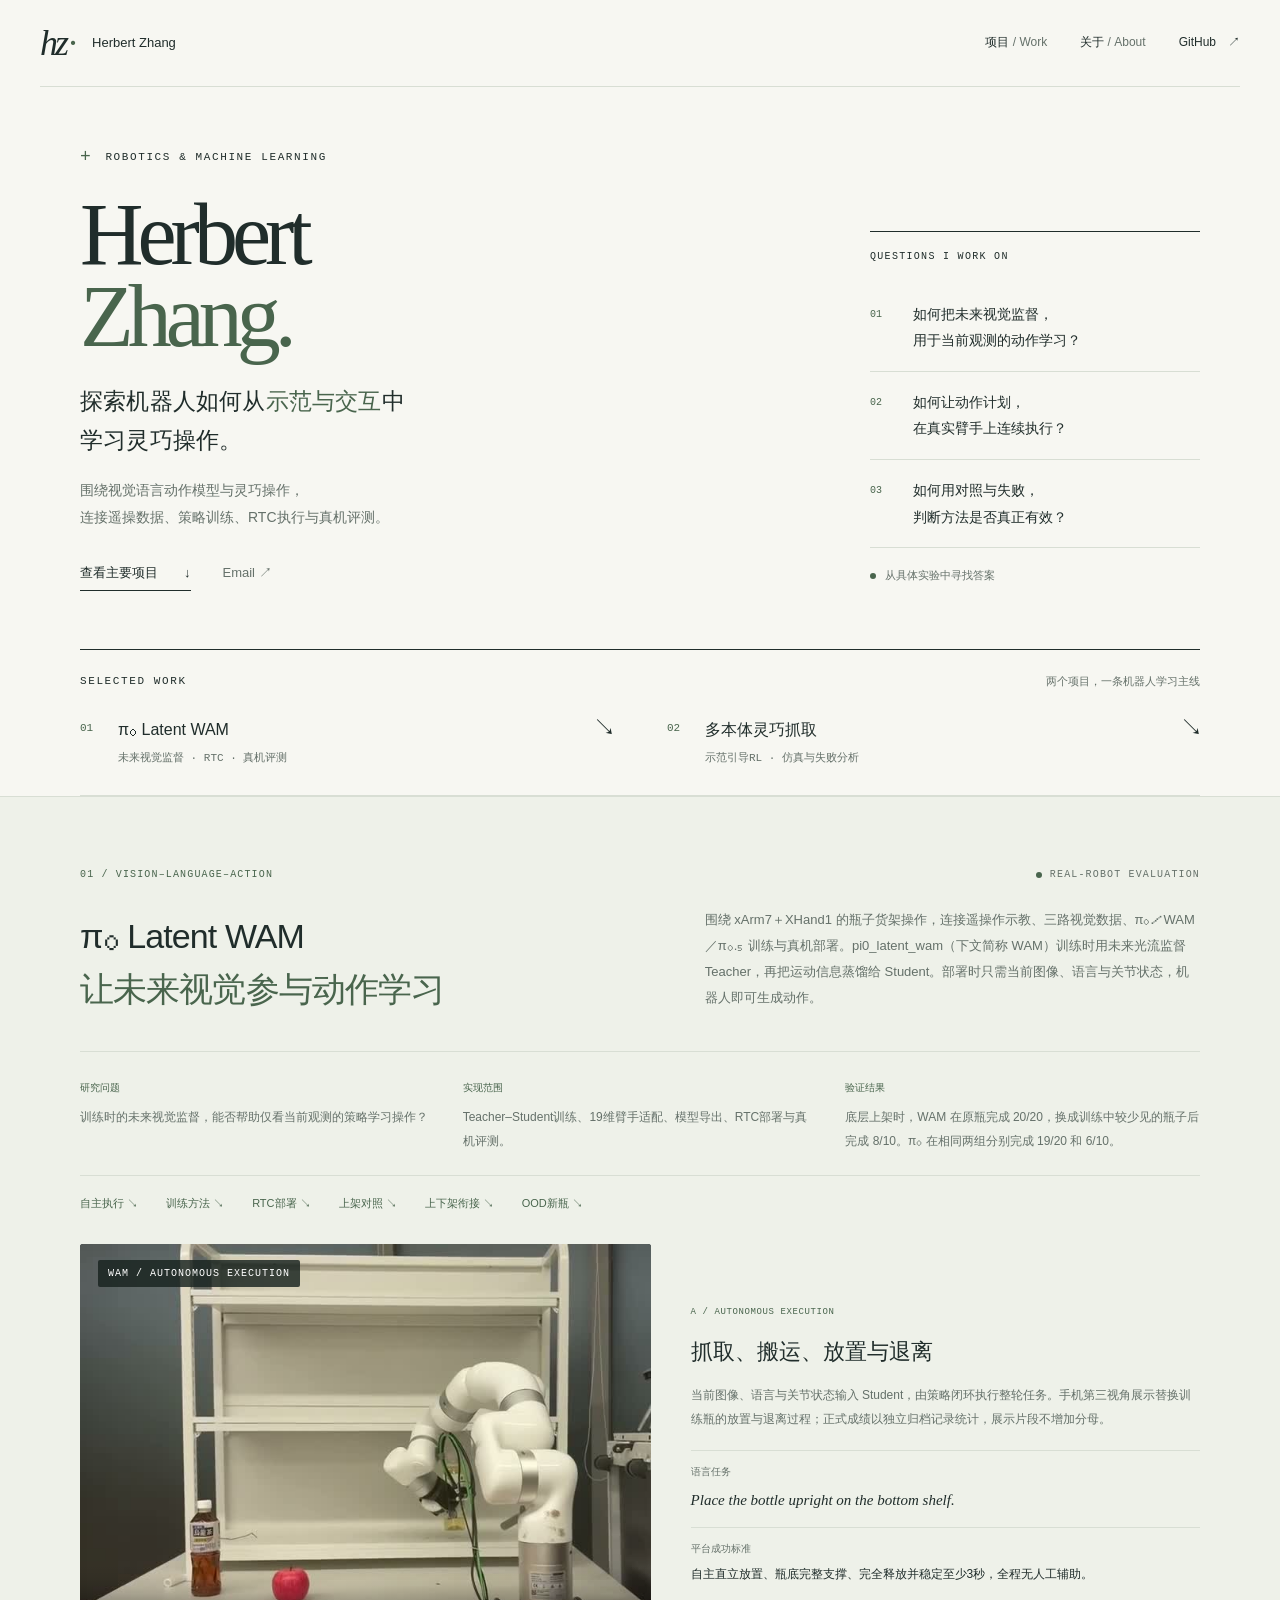
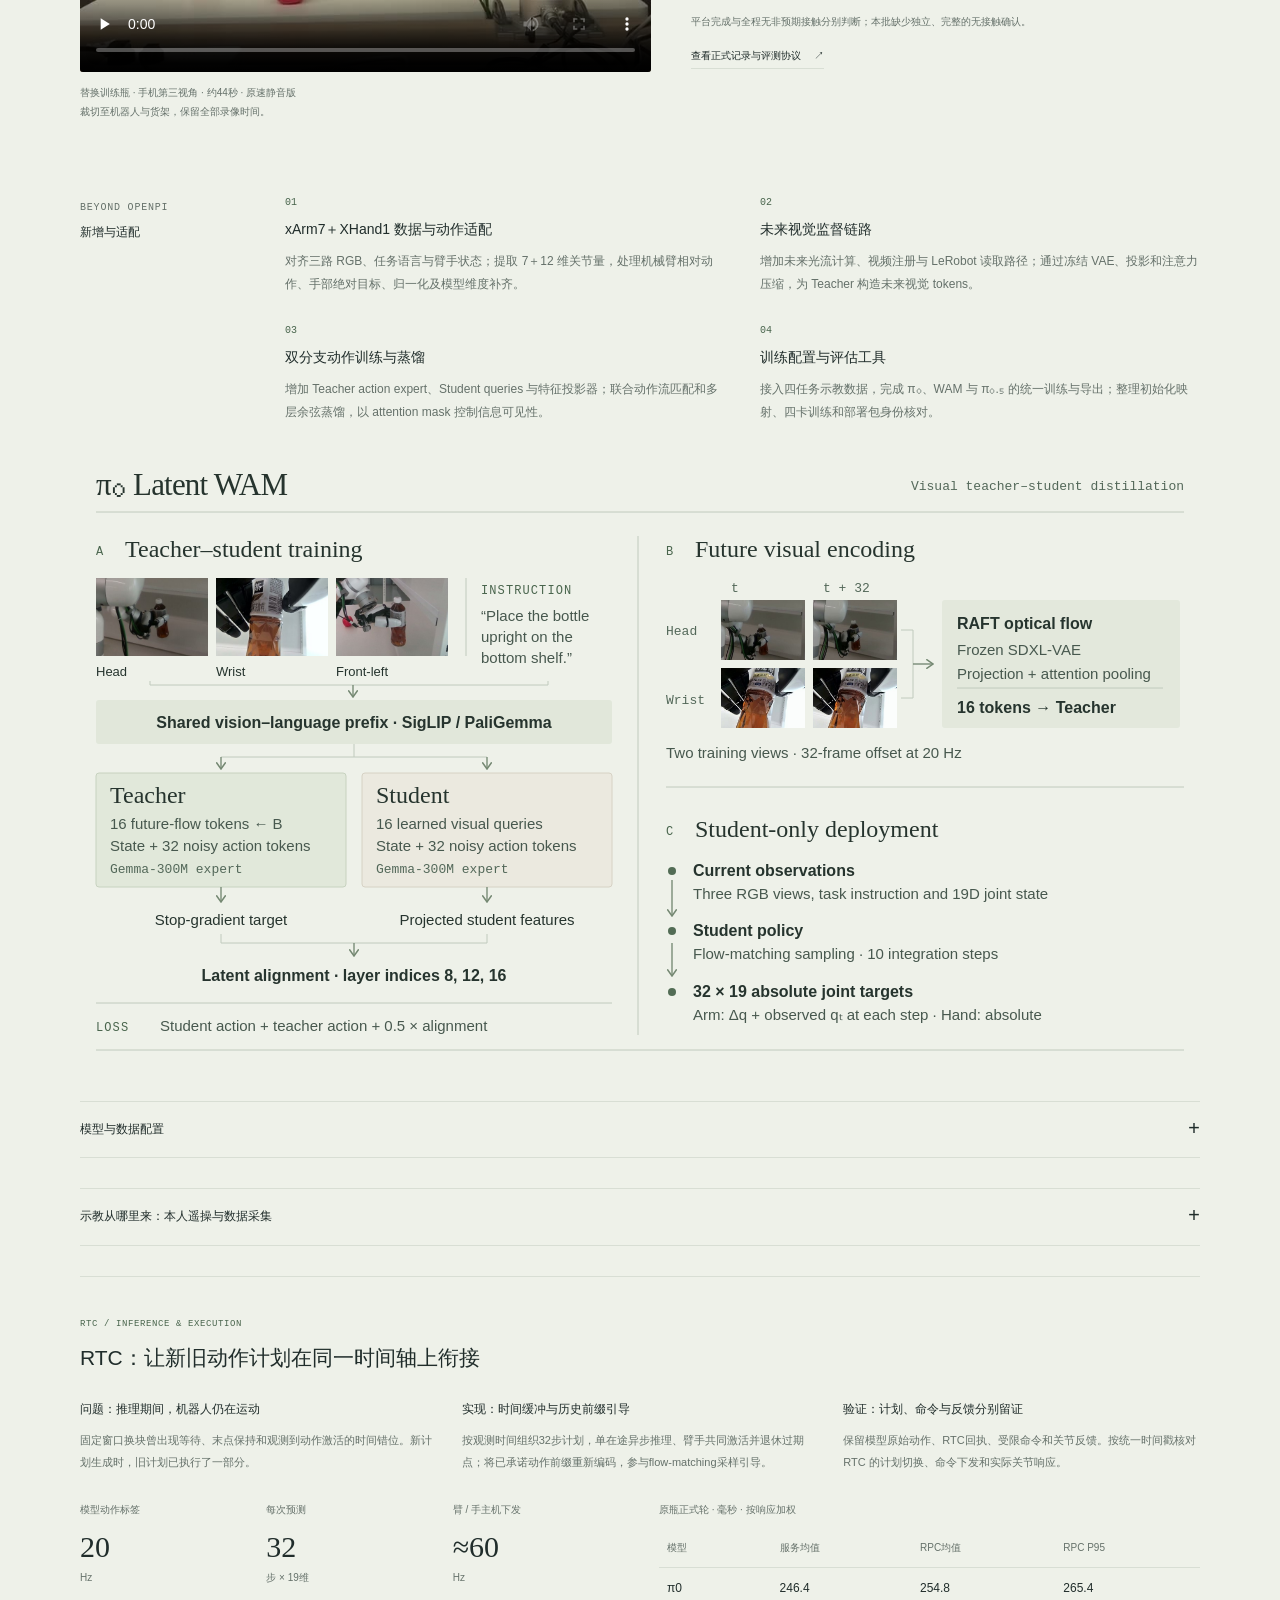
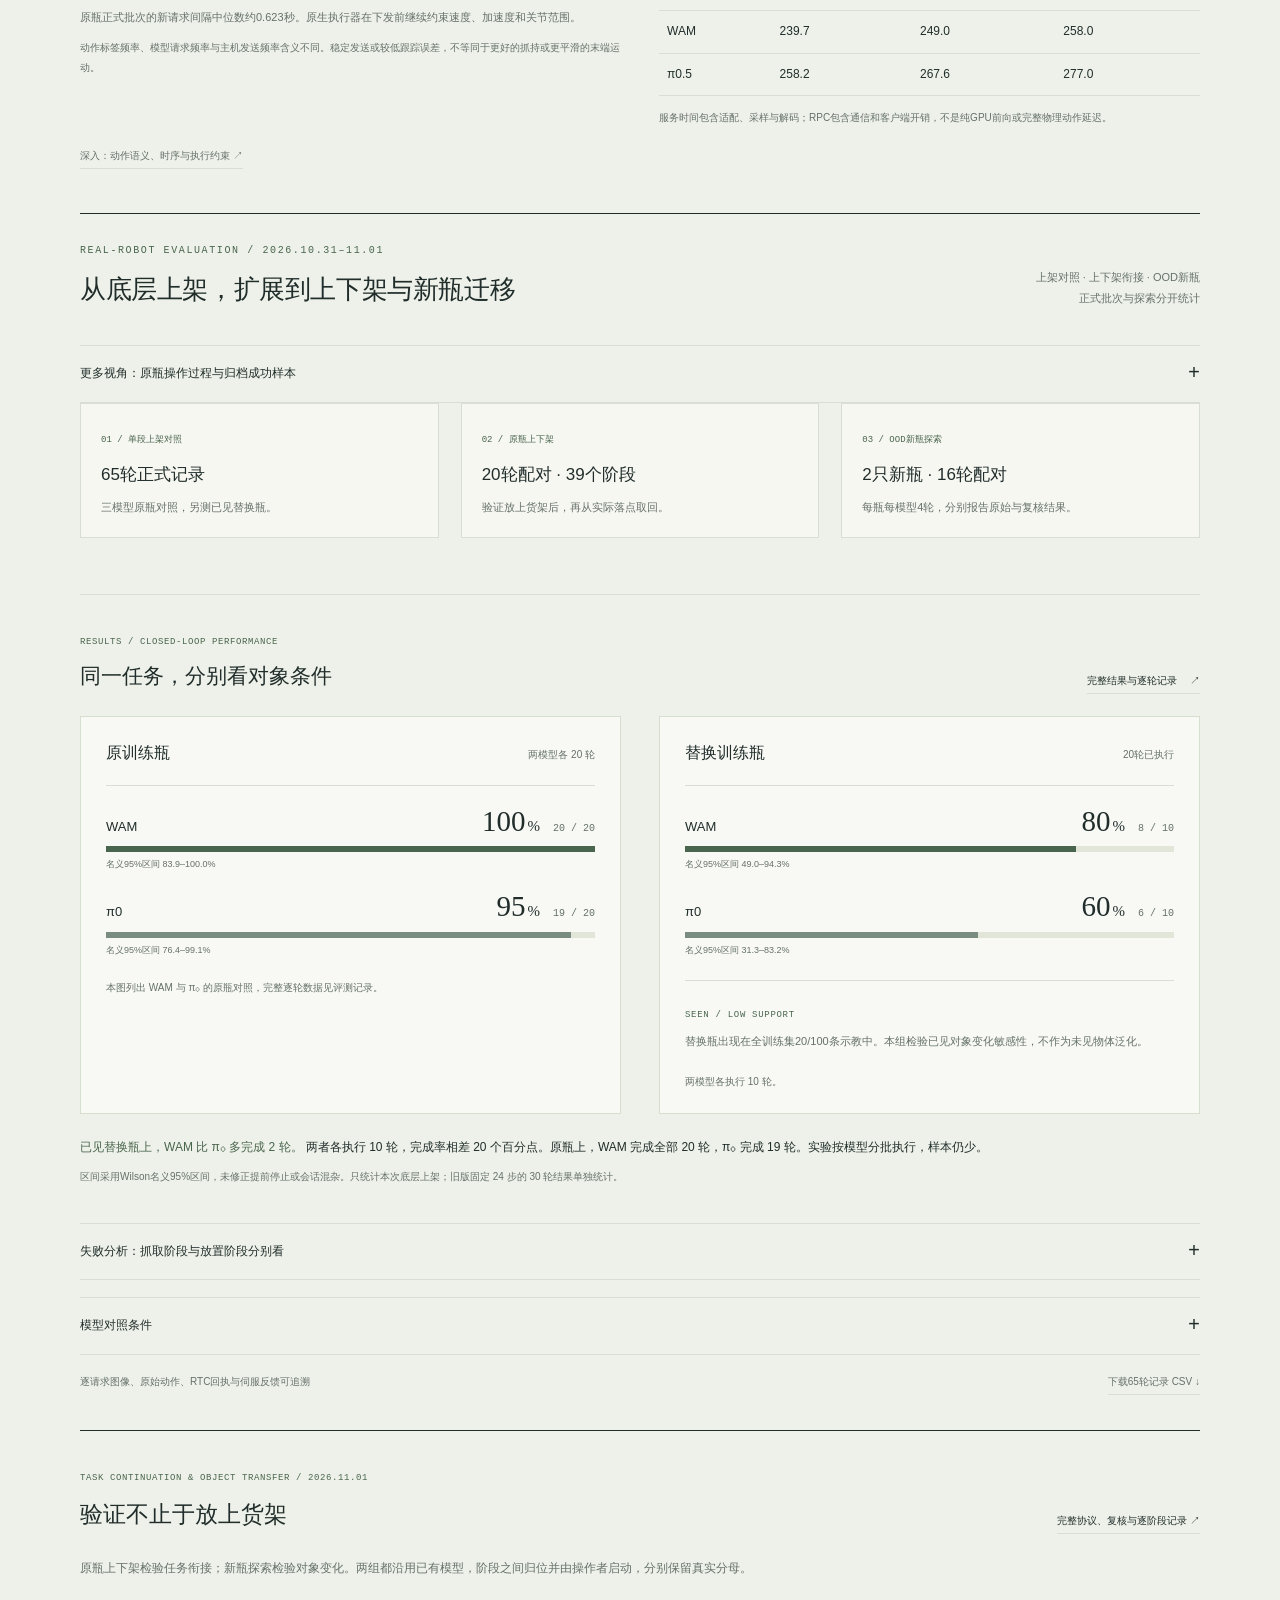
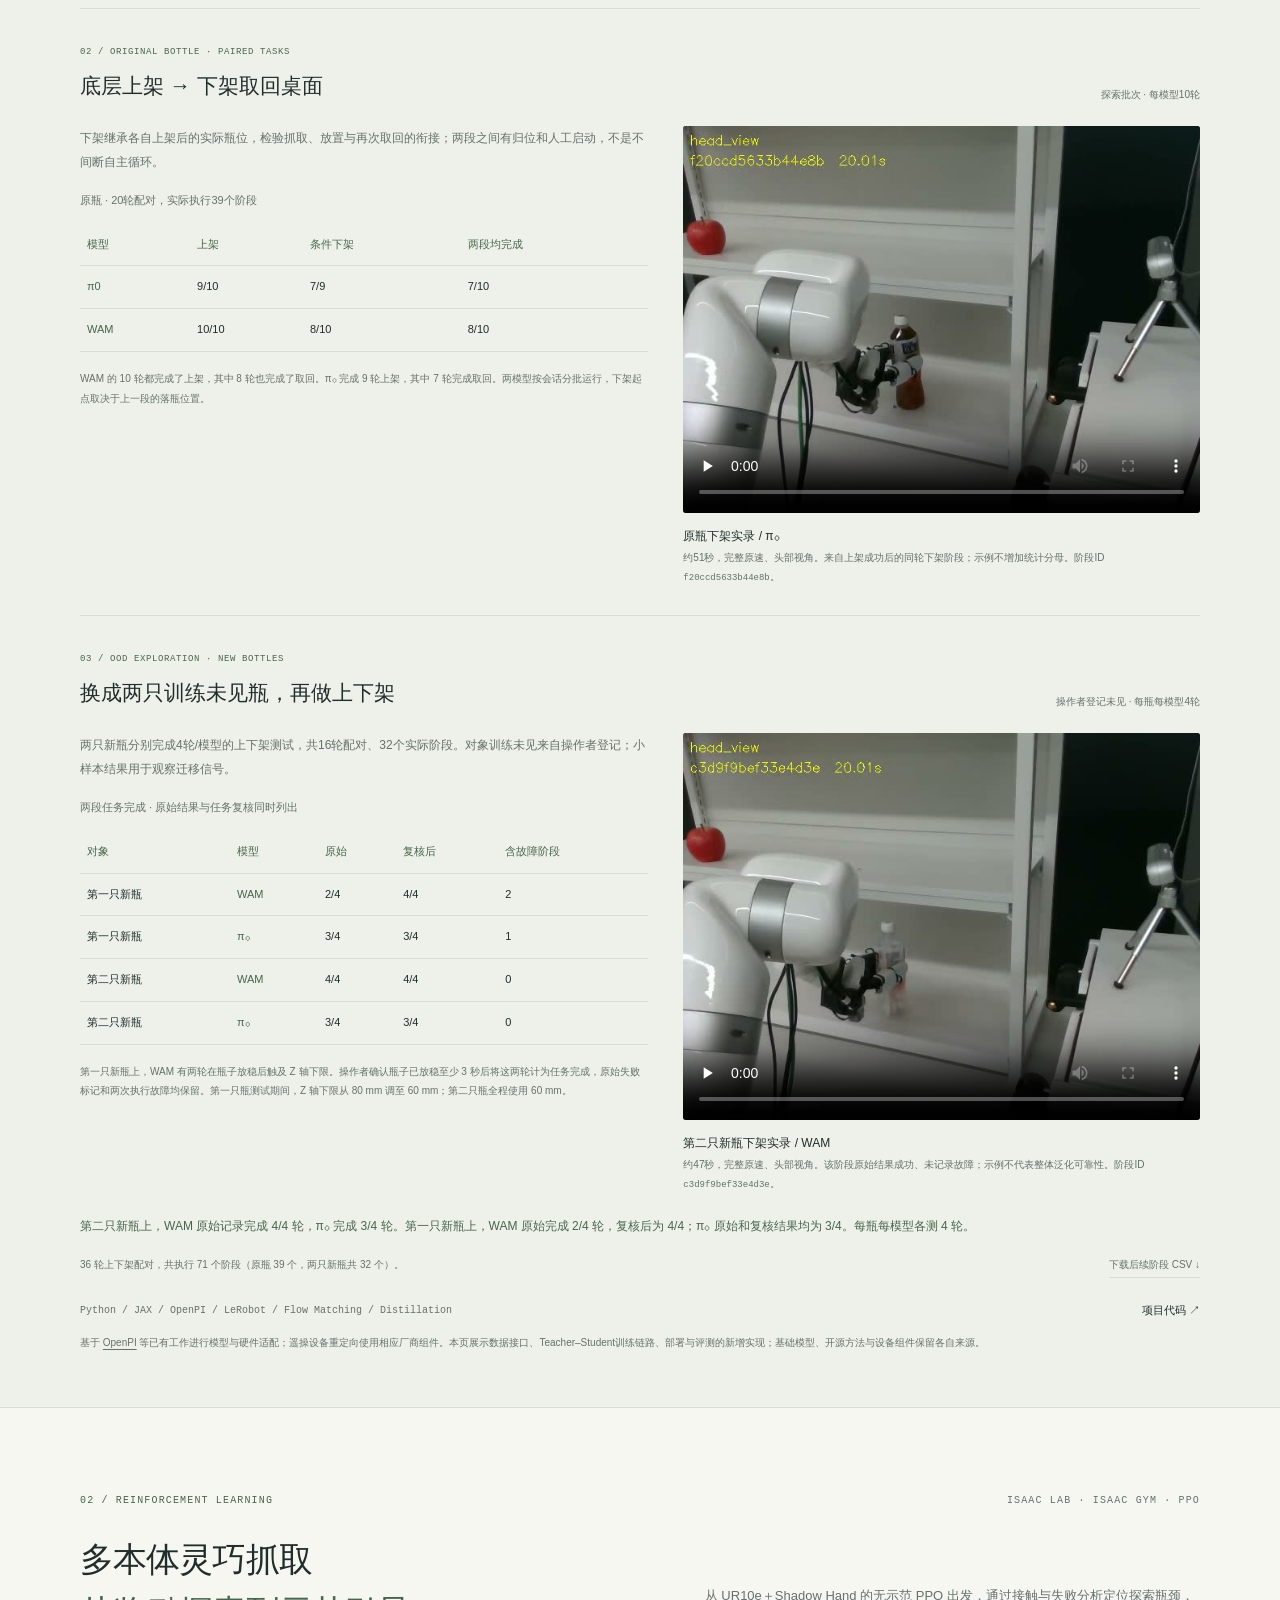
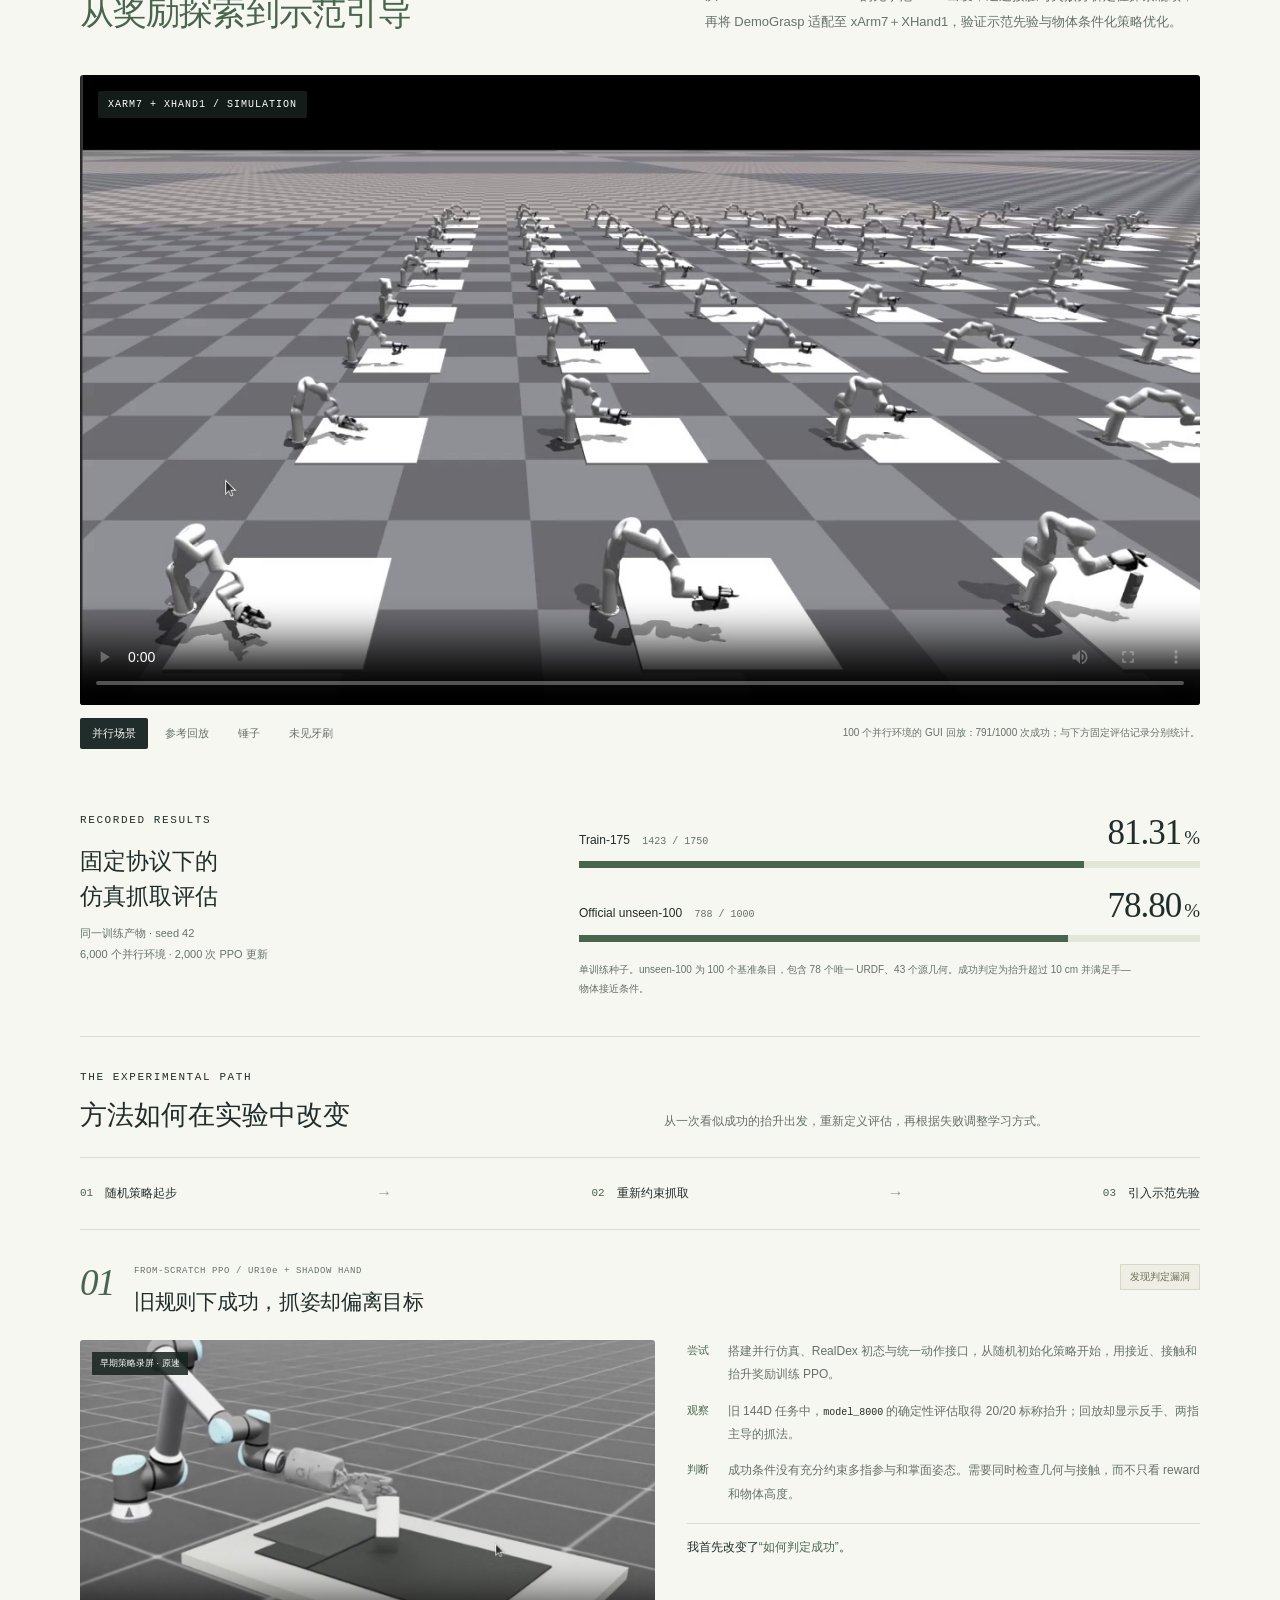
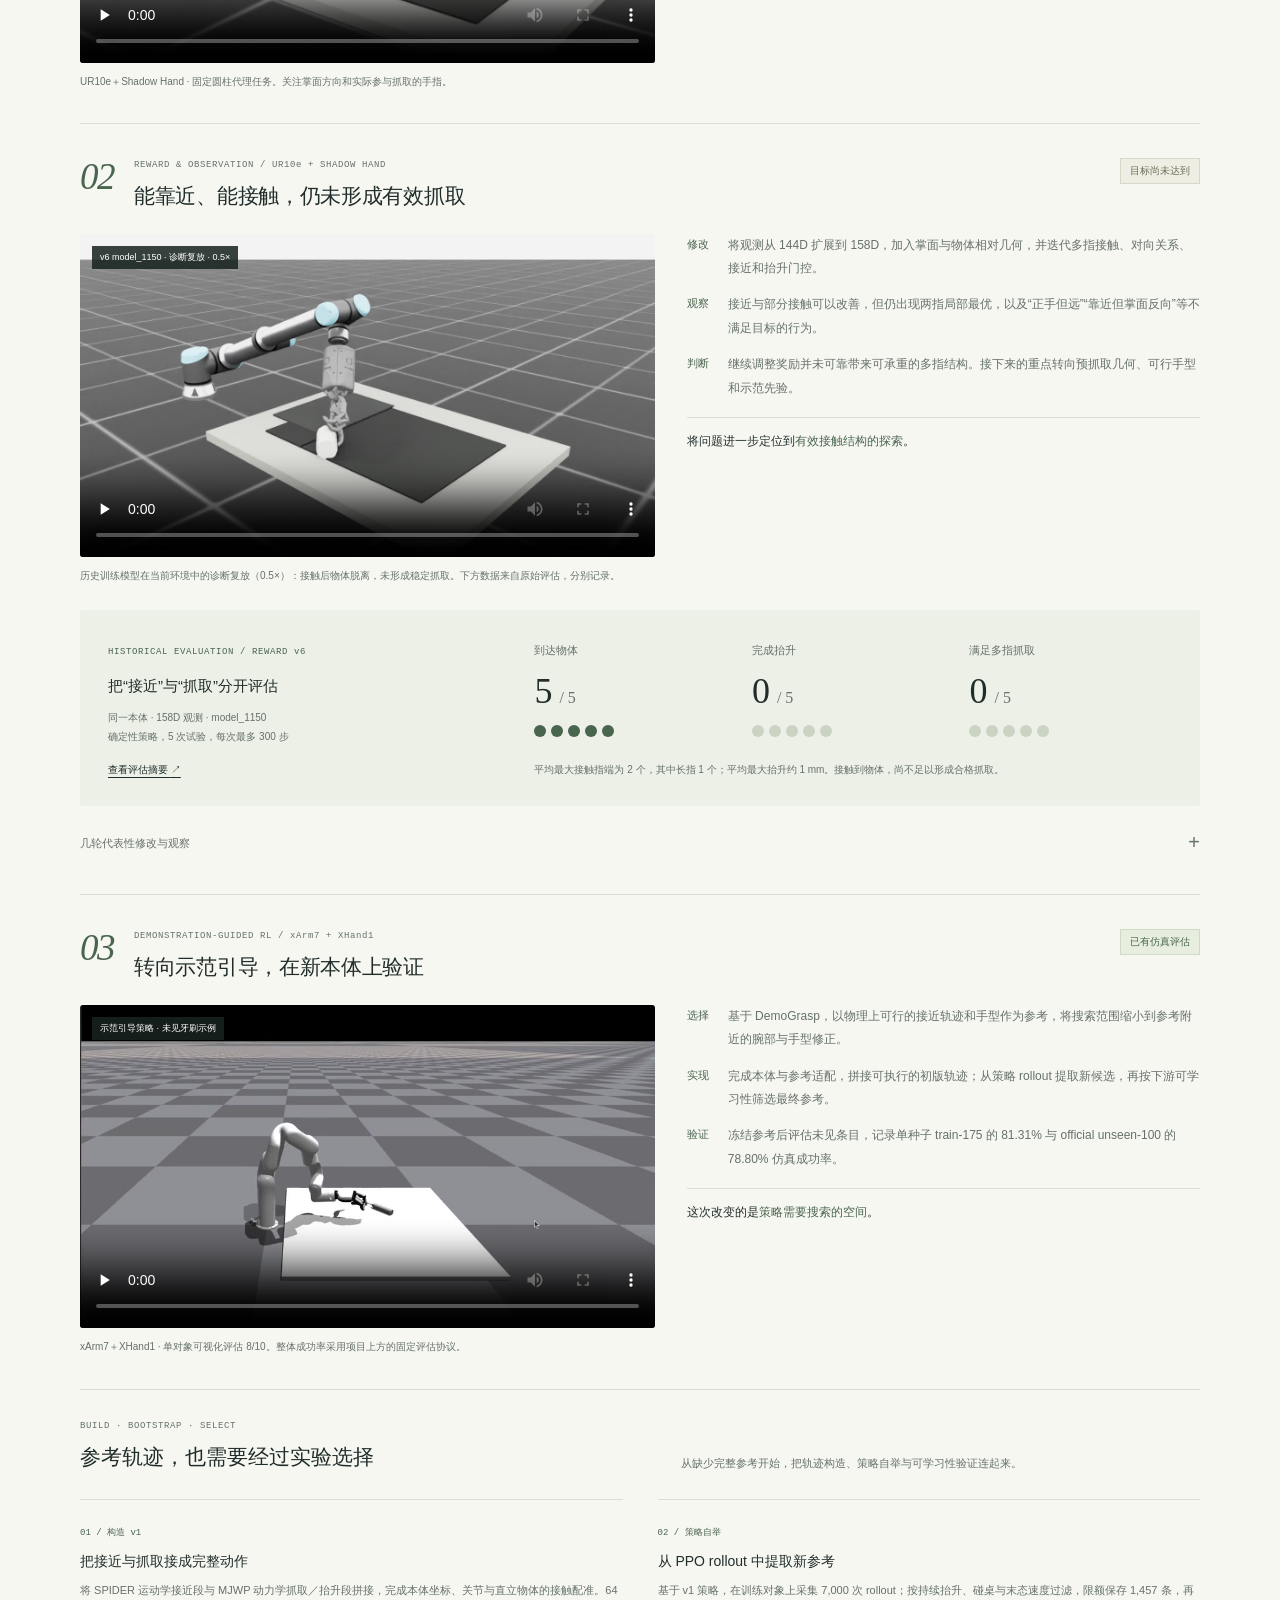
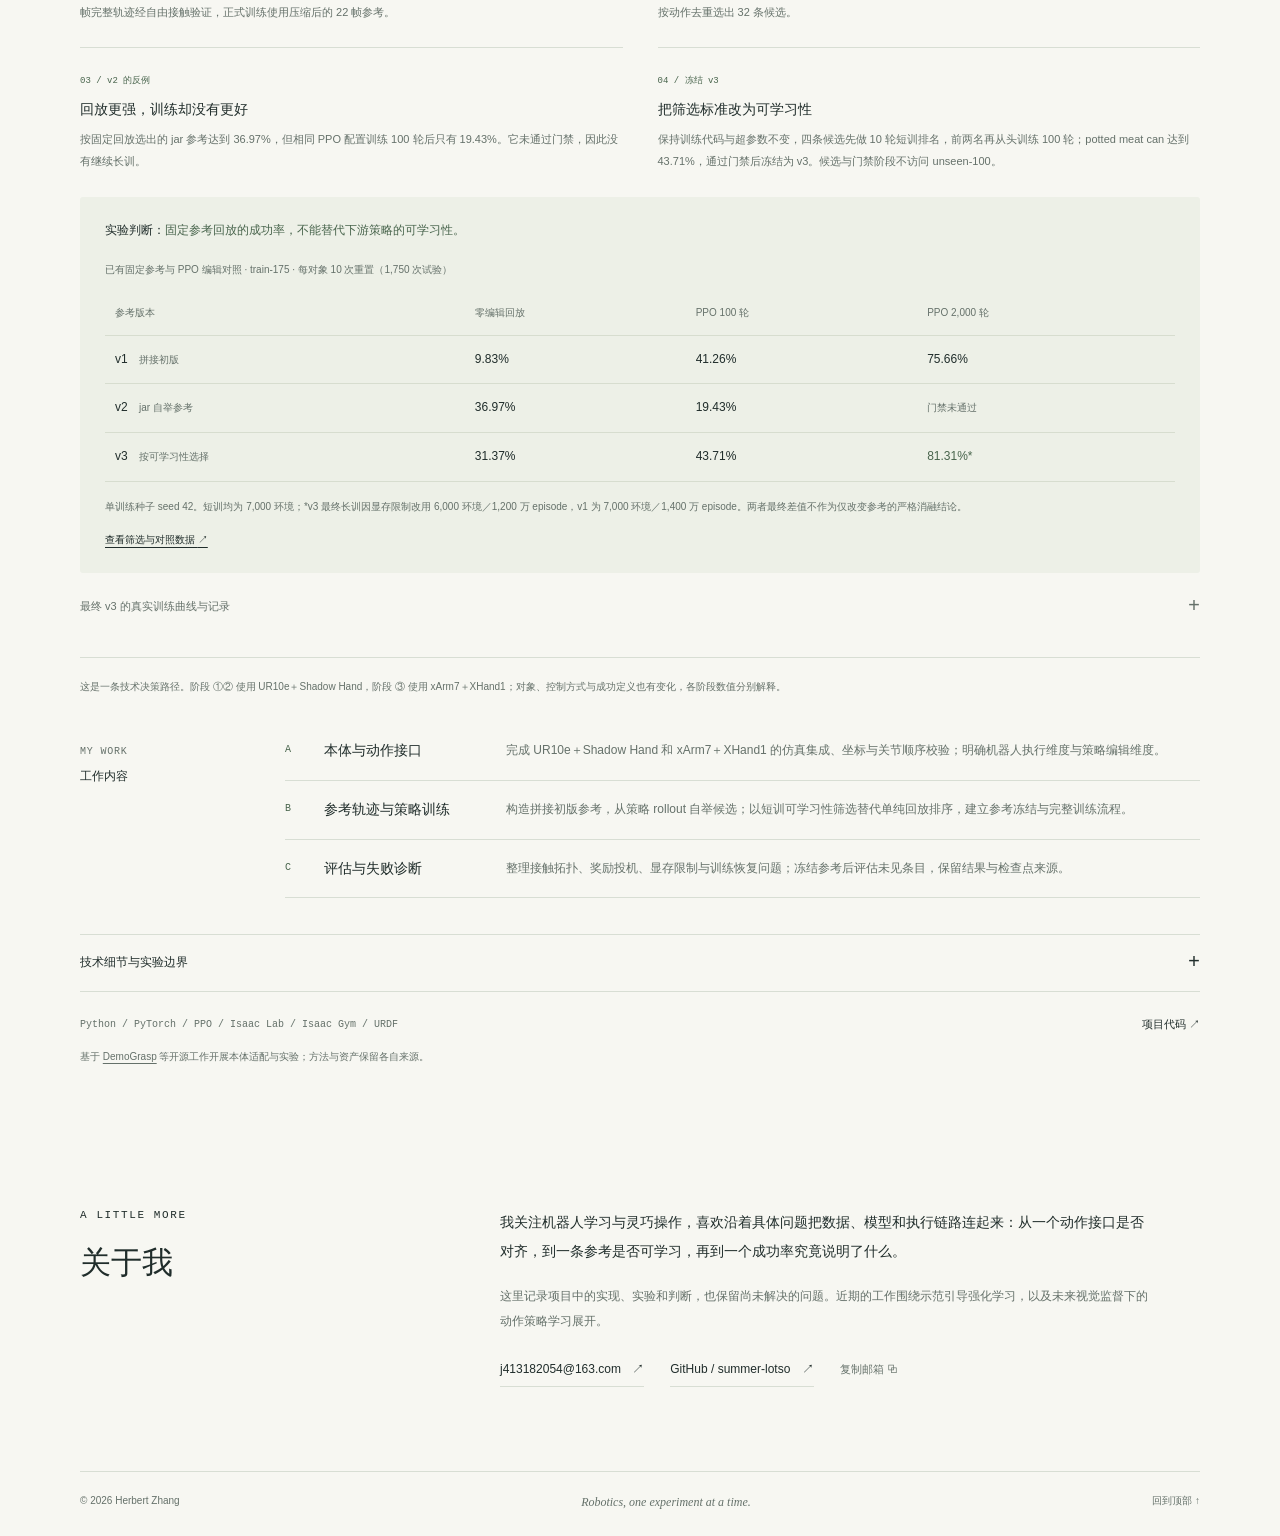
==== index.html @ c8316998 "Integrate the WAM architecture as a single responsive figure" ====
<!doctype html>
<html lang="zh-CN">
<head>
  <meta charset="utf-8">
  <meta name="viewport" content="width=device-width,initial-scale=1">
  <meta name="theme-color" content="#f7f7f2">
  <meta name="description" content="Herbert Zhang 的个人项目主页，展示 π₀ Latent WAM 的未来视觉监督、xArm7＋XHand1 真机部署与 RTC，以及示范引导灵巧抓取实验。">
  <meta property="og:title" content="Herbert Zhang｜机器人学习与灵巧操作">
  <meta property="og:description" content="机器人学习与灵巧操作。关于示范、强化学习，以及从视觉到动作的工程实践。">
  <meta property="og:type" content="website">
  <link rel="canonical" href="https://summer-lotso.github.io/">
  <meta property="og:url" content="https://summer-lotso.github.io/">
  <title>Herbert Zhang｜机器人学习与灵巧操作</title>
  <link rel="icon" href="assets/favicon.svg" type="image/svg+xml">
  <link rel="stylesheet" href="styles.css">
  <link rel="stylesheet" href="journey.css">
  <link rel="stylesheet" href="wam-evaluation.css">
  <script src="app.js" defer></script>
</head>
<body id="top">
  <a class="skip-link" href="#main">跳到正文</a>
  <header class="site-header">
    <a class="identity" href="#top" aria-label="Herbert Zhang，返回顶部"><span class="monogram">hz<span>·</span></span><span class="identity-name">Herbert Zhang</span></a>
    <nav aria-label="主导航"><a href="#projects">项目<span class="nav-en"> / Work</span></a><a href="#about">关于<span class="nav-en"> / About</span></a><a class="nav-github" href="https://github.com/summer-lotso" target="_blank" rel="noopener noreferrer">GitHub <span aria-hidden="true">↗</span></a></nav>
  </header>

  <main id="main">
    <section class="hero page-width" aria-labelledby="hero-title">
      <div class="hero-main">
        <p class="eyebrow"><span class="small-cross" aria-hidden="true">+</span> ROBOTICS & MACHINE LEARNING</p>
        <h1 id="hero-title">Herbert<br><span>Zhang.</span></h1>
        <p class="hero-intro">探索机器人如何从<span>示范与交互</span>中<br class="desktop-break">学习灵巧操作。</p>
        <p class="hero-description">围绕视觉语言动作模型与灵巧操作，<br class="desktop-break">连接遥操数据、策略训练、RTC执行与真机评测。</p>
        <div class="hero-links"><a class="text-link" href="#wam">查看主要项目 <span aria-hidden="true">↓</span></a><a class="quiet-link" href="mailto:j413182054@163.com">Email <span aria-hidden="true">↗</span></a></div>
      </div>
      <aside class="hero-aside" aria-label="关注的问题">
        <span class="aside-topline">QUESTIONS I WORK ON</span>
        <div class="research-question"><span>01</span><p>如何把未来视觉监督，<br>用于当前观测的动作学习？</p></div>
        <div class="research-question"><span>02</span><p>如何让动作计划，<br>在真实臂手上连续执行？</p></div>
        <div class="research-question"><span>03</span><p>如何用对照与失败，<br>判断方法是否真正有效？</p></div>
        <div class="aside-foot"><span class="status-dot" aria-hidden="true"></span> 从具体实验中寻找答案</div>
      </aside>
    </section>

    <section class="project-directory page-width" id="projects" aria-label="项目索引">
      <div class="directory-label"><span class="eyebrow">SELECTED WORK</span><span class="directory-count">两个项目，一条机器人学习主线</span></div>
      <div class="directory-items"><a href="#wam"><span class="index-no">01</span><span>π₀ Latent WAM<span class="directory-sub">未来视觉监督 · RTC · 真机评测</span></span><span aria-hidden="true">↘</span></a><a href="#grasping"><span class="index-no">02</span><span>多本体灵巧抓取<span class="directory-sub">示范引导RL · 仿真与失败分析</span></span><span aria-hidden="true">↘</span></a></div>
    </section>

    <section class="wam-band">
      <article class="project page-width" id="wam" aria-labelledby="wam-title">
        <div class="section-kicker"><span>01 / VISION–LANGUAGE–ACTION</span><span class="work-in-progress"><span class="status-dot" aria-hidden="true"></span> REAL-ROBOT EVALUATION</span></div>
        <div class="project-heading"><h2 id="wam-title">π₀ Latent WAM<br><span>让未来视觉参与动作学习</span></h2><p>围绕 xArm7＋XHand1 的瓶子货架操作，连接遥操作示教、三路视觉数据、π₀／WAM／π₀.₅ 训练与真机部署。pi0_latent_wam（下文简称 WAM）训练时用未来光流监督 Teacher，再把运动信息蒸馏给 Student。部署时只需当前图像、语言与关节状态，机器人即可生成动作。</p></div>
        <div class="wam-project-brief" aria-label="项目概览"><div><span>研究问题</span><p>训练时的未来视觉监督，能否帮助仅看当前观测的策略学习操作？</p></div><div><span>实现范围</span><p>Teacher–Student训练、19维臂手适配、模型导出、RTC部署与真机评测。</p></div><div><span>验证结果</span><p>底层上架时，WAM 在原瓶完成 20/20，换成训练中较少见的瓶子后完成 8/10。π₀ 在相同两组分别完成 19/20 和 6/10。</p></div></div>
        <nav class="wam-section-nav" aria-label="WAM项目内容"><a href="#wam-demo-title">自主执行 ↘</a><a href="#wam-method">训练方法 ↘</a><a href="#wam-rtc">RTC部署 ↘</a><a href="#wam-evaluation">上架对照 ↘</a><a href="#wam-paired">上下架衔接 ↘</a><a href="#wam-ood">OOD新瓶 ↘</a></nav>

          <section class="wam-demo" aria-labelledby="wam-demo-title">
            <figure class="wam-policy-film"><div class="video-surface"><video id="wam-policy-video" controls playsinline preload="none" width="720" height="540" poster="assets/wam/phone-replacement.jpg" aria-label="WAM自主抓取替换训练瓶并放到底层货架，手机第三视角连续原速录像" aria-describedby="wam-policy-caption"><source src="assets/wam/phone-replacement.mp4" type="video/mp4">可直接<a href="assets/wam/phone-replacement.mp4">打开WAM自主执行录像</a>。</video><span class="video-label">WAM / AUTONOMOUS EXECUTION</span></div><figcaption id="wam-policy-caption">替换训练瓶 · 手机第三视角 · 约44秒 · 原速静音版<br>裁切至机器人与货架，保留全部录像时间。</figcaption></figure>
            <div class="wam-demo-notes"><span class="wam-section-index">A / AUTONOMOUS EXECUTION</span><h4 id="wam-demo-title">抓取、搬运、放置与退离</h4><p>当前图像、语言与关节状态输入 Student，由策略闭环执行整轮任务。手机第三视角展示替换训练瓶的放置与退离过程；正式成绩以独立归档记录统计，展示片段不增加分母。</p><dl class="wam-demo-protocol"><div><dt>语言任务</dt><dd lang="en">Place the bottle upright on the bottom shelf.</dd></div><div><dt>平台成功标准</dt><dd>自主直立放置、瓶底完整支撑、完全释放并稳定至少3秒，全程无人工辅助。</dd></div></dl><p class="wam-small-note">平台完成与全程无非预期接触分别判断；本批缺少独立、完整的无接触确认。</p><a class="wam-inline-link" href="wam-evaluation.html#records">查看正式记录与评测协议 <span aria-hidden="true">↗</span></a></div>
          </section>



        <div class="story-block"><div class="block-label">BEYOND OPENPI<span>新增与适配</span></div><div class="addition-grid"><section><span class="addition-no">01</span><h3>xArm7＋XHand1 数据与动作适配</h3><p>对齐三路 RGB、任务语言与臂手状态；提取 7＋12 维关节量，处理机械臂相对动作、手部绝对目标、归一化及模型维度补齐。</p></section><section><span class="addition-no">02</span><h3>未来视觉监督链路</h3><p>增加未来光流计算、视频注册与 LeRobot 读取路径；通过冻结 VAE、投影和注意力压缩，为 Teacher 构造未来视觉 tokens。</p></section><section><span class="addition-no">03</span><h3>双分支动作训练与蒸馏</h3><p>增加 Teacher action expert、Student queries 与特征投影器；联合动作流匹配和多层余弦蒸馏，以 attention mask 控制信息可见性。</p></section><section><span class="addition-no">04</span><h3>训练配置与评估工具</h3><p>接入四任务示教数据，完成 π₀、WAM 与 π₀.₅ 的统一训练与导出；整理初始化映射、四卡训练和部署包身份核对。</p></section></div></div>

        <figure id="wam-method" class="wam-architecture">
          <a href="assets/wam/wam-method-full.webp" aria-label="放大查看 π₀ Latent WAM 原始架构图">
            <picture>
              <source media="(max-width: 700px)" srcset="assets/wam/wam-architecture.svg#portrait" width="548" height="1144">
              <img src="assets/wam/wam-architecture.svg" width="1120" height="602" loading="lazy" decoding="async" alt="π₀ Latent WAM 架构：训练时以未来光流监督教师，学生对齐其表征；部署时仅用学生预测臂手动作。">
            </picture>
          </a>
        </figure>



        <details class="technical-details"><summary><span>模型与数据配置</span><span class="details-symbol" aria-hidden="true">+</span></summary><div class="details-content"><div><h3>19 维关节动作，32 步预测</h3><p>实际臂手控制量为 19 维，模型接口补齐至 32 维；action horizon 为 32 个时间步。维度与预测长度分别定义。</p></div><div><h3>100 段示范，4 个货架任务</h3><p>当前训练版本包含 68,855 帧、20 Hz 示教，覆盖桌面与底层／中层货架间的往返操作，每任务 25 段。三路当前 RGB、两路未来光流；本轮 100 段均用于训练。</p></div><div><h3>联合优化与特征监督</h3><p>两个分支分别学习动作流匹配目标，在配置层索引 8、12、16 上进行特征对齐。当前视觉路径不使用 force 条件。</p></div></div></details>




<details class="technical-details wam-collection"><summary><span>示教从哪里来：本人遥操与数据采集</span><span class="details-symbol" aria-hidden="true">+</span></summary>
        <section class="teleop-story" id="teleop" aria-labelledby="teleop-title">
          <div class="teleop-heading"><div><p class="eyebrow">TELEOPERATION / DATA COLLECTION</p><h3 id="teleop-title">从本人遥操，到可训练的示教</h3></div><span class="teleop-badge">xArm7 ＋ XHand1</span></div>
          <div class="teleop-layout">
            <figure class="teleop-film">
              <div class="video-surface"><video id="teleop-video" controls playsinline preload="none" poster="assets/teleop-lotso-poster.jpg" width="960" height="540" aria-label="Herbert 使用手柄与 Manus 手套遥操作 xArm7 和 XHand1 的真实演示" aria-describedby="teleop-caption"><source src="assets/teleop-lotso.mp4" type="video/mp4">你的浏览器不支持视频播放，可直接<a href="assets/teleop-lotso.mp4">打开遥操演示视频</a>。</video><span class="video-label">TELEOPERATION / REAL ROBOT</span></div>
              <figcaption id="teleop-caption"><span>本人遥操作实录 · 约 38 秒 · 原速原声</span><span>头像已遮挡</span></figcaption>
            </figure>
            <div class="teleop-notes">
              <p class="teleop-lead">把人的动作，连接到机器人的训练数据。</p>
              <ol class="teleop-chain">
                <li><span>01</span><div><h4>臂手协同</h4><p>Quest 3 左手柄提供机械臂相对位姿，Manus 手套提供手指动作，驱动 xArm7 与 XHand1。</p></div></li>
                <li><span>02</span><div><h4>记录可用示教</h4><p>采集三路 RGB、实测关节状态与实际提交指令，组织录制、成功／失败审核和保存流程。</p></div></li>
                <li><span>03</span><div><h4>衔接策略训练</h4><p>整理为 LeRobot 数据，对齐臂手动作语义，接入 π₀ 与 latent WAM 的训练链路。</p></div></li>
              </ol>
              <a class="teleop-code" href="https://github.com/summer-lotso/xarm7-xhand1-teleop" target="_blank" rel="noopener noreferrer">遥操与数采代码 <span aria-hidden="true">↗</span></a>
            </div>
          </div>
          <p class="teleop-note">本段展示人工遥操作与示教采集。策略自主执行采用独立录像与评测记录展示。</p>
        </section>

</details>

          <section class="wam-system" id="wam-rtc" aria-labelledby="wam-system-title"><div class="wam-subheading"><div><span class="wam-section-index">RTC / INFERENCE &amp; EXECUTION</span><h4 id="wam-system-title">RTC：让新旧动作计划在同一时间轴上衔接</h4></div></div><div class="wam-rtc-story"><div><h5>问题：推理期间，机器人仍在运动</h5><p>固定窗口换块曾出现等待、末点保持和观测到动作激活的时间错位。新计划生成时，旧计划已执行了一部分。</p></div><div><h5>实现：时间缓冲与历史前缀引导</h5><p>按观测时间组织32步计划，单在途异步推理、臂手共同激活并退休过期点；将已承诺动作前缀重新编码，参与flow-matching采样引导。</p></div><div><h5>验证：计划、命令与反馈分别留证</h5><p>保留模型原始动作、RTC回执、受限命令和关节反馈。按统一时间戳核对 RTC 的计划切换、命令下发和实际关节响应。</p></div></div><div class="wam-system-grid"><div class="wam-control-notes"><dl class="wam-control-metrics"><div><dt>模型动作标签</dt><dd>20<span>Hz</span></dd></div><div><dt>每次预测</dt><dd>32<span>步 × 19维</span></dd></div><div><dt>臂 / 手主机下发</dt><dd>≈60<span>Hz</span></dd></div></dl><p>原瓶正式批次的新请求间隔中位数约0.623秒。原生执行器在下发前继续约束速度、加速度和关节范围。</p><p class="wam-small-note">动作标签频率、模型请求频率与主机发送频率含义不同。稳定发送或较低跟踪误差，不等同于更好的抓持或更平滑的末端运动。</p></div><div class="wam-latency"><table><caption>原瓶正式轮 · 毫秒 · 按响应加权</caption><thead><tr><th scope="col">模型</th><th scope="col">服务均值</th><th scope="col">RPC均值</th><th scope="col">RPC P95</th></tr></thead><tbody><tr><th scope="row">π0</th><td>246.4</td><td>254.8</td><td>265.4</td></tr><tr><th scope="row">WAM</th><td>239.7</td><td>249.0</td><td>258.0</td></tr><tr><th scope="row">π0.5</th><td>258.2</td><td>267.6</td><td>277.0</td></tr></tbody></table><p class="wam-small-note">服务时间包含适配、采样与解码；RPC包含通信和客户端开销，不是纯GPU前向或完整物理动作延迟。</p></div></div><p class="wam-small-note"><a class="wam-inline-link" href="wam-evaluation.html#engineering">深入：动作语义、时序与执行约束 ↗</a></p></section>

        <section class="wam-evaluation" id="wam-evaluation" aria-labelledby="wam-evaluation-title">
          <div class="wam-eval-heading"><div><p class="eyebrow">REAL-ROBOT EVALUATION / 2026.10.31–11.01</p><h3 id="wam-evaluation-title">从底层上架，扩展到上下架与新瓶迁移</h3></div><p>上架对照 · 上下架衔接 · OOD新瓶<br>正式批次与探索分开统计</p></div>



<details class="technical-details wam-more-views"><summary><span>更多视角：原瓶操作过程与归档成功样本</span><span class="details-symbol" aria-hidden="true">+</span></summary><div class="wam-failure-grid"><figure><video id="wam-phone-original" controls playsinline preload="none" width="720" height="540" poster="assets/wam/phone-original.jpg" aria-label="WAM原训练瓶操作过程，手机第三视角原速静音版"><source src="assets/wam/phone-original.mp4" type="video/mp4">可直接<a href="assets/wam/phone-original.mp4">打开原瓶过程录像</a>。</video><figcaption><h5>原训练瓶 / 第三视角过程</h5><p>约39秒，连续原速静音版。用于观察抓取与上架过程，不单凭本片段判定释放后稳定终点。</p></figcaption></figure><figure><video id="wam-archived-success" controls playsinline preload="none" width="640" height="480" poster="assets/wam/success.jpg" aria-label="π₀原瓶归档成功轮头部视角"><source src="assets/wam/success.mp4" type="video/mp4">可直接<a href="assets/wam/success.mp4">打开归档成功录像</a>。</video><figcaption><h5>原训练瓶 / π₀ 归档成功样本</h5><p>约41秒，头部视角裁切，保留完整时间。<a href="assets/wam/success-three-view.mp4">查看同一轮三视角记录 ↗</a>；轮ID <code>05301d0970374555</code>。</p></figcaption></figure></div><p class="wam-small-note">手机录像由本人提供并确认使用WAM，未逐条绑定正式轮ID；两类材料分别保留，不据手机片段改写正式统计。</p></details>
          <div class="wam-scope-map" aria-label="三类真机实验"><a href="#wam-performance-title"><span>01 / 单段上架对照</span><strong>65轮正式记录</strong><p>三模型原瓶对照，另测已见替换瓶。</p></a><a href="#wam-paired"><span>02 / 原瓶上下架</span><strong>20轮配对 · 39个阶段</strong><p>验证放上货架后，再从实际落点取回。</p></a><a href="#wam-ood"><span>03 / OOD新瓶探索</span><strong>2只新瓶 · 16轮配对</strong><p>每瓶每模型4轮，分别报告原始与复核结果。</p></a></div>
          <section class="wam-performance" aria-labelledby="wam-performance-title"><div class="wam-subheading"><div><span class="wam-section-index">RESULTS / CLOSED-LOOP PERFORMANCE</span><h4 id="wam-performance-title">同一任务，分别看对象条件</h4></div><a class="wam-inline-link" href="wam-evaluation.html">完整结果与逐轮记录 <span aria-hidden="true">↗</span></a></div><div class="wam-condition-grid">
            <section class="wam-condition"><div class="wam-condition-heading"><h5>原训练瓶</h5><span>两模型各 20 轮</span></div><div class="wam-rate-row" data-condition="original" data-model="pi0_latent_wam" data-success="20" data-trials="20"><div class="wam-rate-top"><span>WAM</span><strong>100<span>%</span><small>20 / 20</small></strong></div><div class="wam-rate-track" aria-hidden="true"><span class="model-pi0_latent_wam" style="width:100%"></span></div><p class="wam-ci">名义95%区间 83.9–100.0%</p></div><div class="wam-rate-row" data-condition="original" data-model="pi0" data-success="19" data-trials="20"><div class="wam-rate-top"><span>π0</span><strong>95<span>%</span><small>19 / 20</small></strong></div><div class="wam-rate-track" aria-hidden="true"><span class="model-pi0" style="width:95%"></span></div><p class="wam-ci">名义95%区间 76.4–99.1%</p></div><p class="wam-condition-note">本图列出 WAM 与 π₀ 的原瓶对照，完整逐轮数据见评测记录。</p></section>
            <section class="wam-condition"><div class="wam-condition-heading"><h5>替换训练瓶</h5><span>20轮已执行</span></div><div class="wam-rate-row" data-condition="replacement" data-model="pi0_latent_wam" data-success="8" data-trials="10"><div class="wam-rate-top"><span>WAM</span><strong>80<span>%</span><small>8 / 10</small></strong></div><div class="wam-rate-track" aria-hidden="true"><span class="model-pi0_latent_wam" style="width:80%"></span></div><p class="wam-ci">名义95%区间 49.0–94.3%</p></div><div class="wam-rate-row" data-condition="replacement" data-model="pi0" data-success="6" data-trials="10"><div class="wam-rate-top"><span>π0</span><strong>60<span>%</span><small>6 / 10</small></strong></div><div class="wam-rate-track" aria-hidden="true"><span class="model-pi0" style="width:60%"></span></div><p class="wam-ci">名义95%区间 31.3–83.2%</p></div><div class="wam-object-note"><span>SEEN / LOW SUPPORT</span><p>替换瓶出现在全训练集20/100条示教中。本组检验已见对象变化敏感性，不作为未见物体泛化。</p></div><p class="wam-condition-note">两模型各执行 10 轮。</p></section>
          </div><p class="wam-result-judgment"><strong>已见替换瓶上，WAM 比 π₀ 多完成 2 轮。</strong> 两者各执行 10 轮，完成率相差 20 个百分点。原瓶上，WAM 完成全部 20 轮，π₀ 完成 19 轮。实验按模型分批执行，样本仍少。</p><p class="wam-small-note">区间采用Wilson名义95%区间，未修正提前停止或会话混杂。只统计本次底层上架；<a href="wam-evaluation.html#fixed-window">旧版固定 24 步的 30 轮结果</a>单独统计。</p></section>



          <details class="technical-details wam-failure-details"><summary><span>失败分析：抓取阶段与放置阶段分别看</span><span class="details-symbol" aria-hidden="true">+</span></summary><div class="wam-failure-intro"><p>10次主实验失败按原始原因分为抓取4次、放置3次、未标注3次。下面是替换瓶条件下 π₀ 的两条完整失败录像，原成绩保留。</p></div><div class="wam-failure-grid"><figure><video id="wam-failure-grasp" controls playsinline preload="none" width="640" height="480" poster="assets/wam/failure-grasp.jpg" aria-label="π₀替换瓶抓取阶段倒瓶，完整原速失败录像"><source src="assets/wam/failure-grasp.mp4" type="video/mp4">可直接<a href="assets/wam/failure-grasp.mp4">打开抓取失败录像</a>。</video><figcaption><h5>01 / 抓取阶段倒瓶</h5><p>手在桌面接近与抓取时，瓶子偏离直立并倒下，未形成可靠转运。</p></figcaption></figure><figure><video id="wam-failure-place" controls playsinline preload="none" width="640" height="480" poster="assets/wam/failure-place.jpg" aria-label="π₀替换瓶送入货架后未稳定放置，完整原速失败录像"><source src="assets/wam/failure-place.mp4" type="video/mp4">可直接<a href="assets/wam/failure-place.mp4">打开完整放置失败录像</a>。</video><figcaption><h5>02 / 放置附近未稳定</h5><p>瓶子已随手抬起并靠近货架，手退离后未能保持直立。具体滑脱、释放与支撑顺序仍需进一步定位。</p></figcaption></figure></div><p class="wam-small-note">两段均保留完整时间、原速，仅裁出头部视角。本批65轮未记录推理/执行fault或非零手板错误；正常退出不代表任务成功，也不能排除物理接触。</p><p class="wam-diagnostic-note">π0.5另有启动手指负目标被投影到0的现象，成功轮也出现，暂不认定为失败根因。<a href="wam-evaluation.html#diagnostics">查看诊断证据与边界 ↗</a></p></details>

          <details class="technical-details wam-comparison"><summary><span>模型对照条件</span><span class="details-symbol" aria-hidden="true">+</span></summary><div class="details-content"><div><h3>已有：整体模型对照</h3><p>WAM与π0使用同一100条训练数据、checkpoint17999、训练seed42，当前主实验均采用RTC guidance10。比较对象是包含训练目标的整套方法。</p></div><div><h3>π0.5作为部署配方参考</h3><p>π0.5采用quantile归一化及guidance1，WAM/π0采用mean/std及guidance10，不能把三者视为只差一个网络组件的消融。</p></div></div></details>
          <div class="wam-evidence-footer"><span>逐请求图像、原始动作、RTC回执与伺服反馈可追溯</span><a href="assets/wam/evaluation-trials.csv" download>下载65轮记录 CSV <span aria-hidden="true">↓</span></a></div>
        </section>

        <section class="wam-followup" id="wam-followup" aria-labelledby="wam-followup-title"><div class="wam-subheading"><div><span class="wam-section-index">TASK CONTINUATION &amp; OBJECT TRANSFER / 2026.11.01</span><h3 id="wam-followup-title">验证不止于放上货架</h3></div><a class="wam-inline-link" href="wam-evaluation.html#followup">完整协议、复核与逐阶段记录 ↗</a></div><p class="wam-followup-lead">原瓶上下架检验任务衔接；新瓶探索检验对象变化。两组都沿用已有模型，阶段之间归位并由操作者启动，分别保留真实分母。</p>
        <section class="wam-transfer-case" id="wam-paired" aria-labelledby="wam-paired-title"><div class="wam-transfer-heading"><div><span class="wam-section-index">02 / ORIGINAL BOTTLE · PAIRED TASKS</span><h4 id="wam-paired-title">底层上架 → 下架取回桌面</h4></div><span>探索批次 · 每模型10轮</span></div><div class="wam-transfer-layout"><div><p>下架继承各自上架后的实际瓶位，检验抓取、放置与再次取回的衔接；两段之间有归位和人工启动，不是不间断自主循环。</p><div class="wam-record-scroll" role="region" aria-label="底层上下架分阶段结果" tabindex="0"><table class="wam-record-table"><caption>原瓶 · 20轮配对，实际执行39个阶段</caption><thead><tr><th scope="col">模型</th><th scope="col">上架</th><th scope="col">条件下架</th><th scope="col">两段均完成</th></tr></thead><tbody><tr data-paired-model="pi0"><th scope="row">π0</th><td>9/10</td><td>7/9</td><td>7/10</td></tr><tr data-paired-model="pi0_latent_wam"><th scope="row">WAM</th><td>10/10</td><td>8/10</td><td>8/10</td></tr></tbody></table></div><p class="wam-small-note">WAM 的 10 轮都完成了上架，其中 8 轮也完成了取回。π₀ 完成 9 轮上架，其中 7 轮完成取回。两模型按会话分批运行，下架起点取决于上一段的落瓶位置。</p></div><figure class="wam-transfer-film"><video id="wam-paired-return-video" controls playsinline preload="none" width="640" height="480" poster="assets/wam/original-bottom-return.jpg" aria-label="π₀原瓶底层下架并放回桌面的完整原速录像"><source src="assets/wam/original-bottom-return.mp4" type="video/mp4">可直接<a href="assets/wam/original-bottom-return.mp4">打开原瓶下架录像</a>。</video><figcaption><strong>原瓶下架实录 / π₀</strong><p>约51秒，完整原速、头部视角。来自上架成功后的同轮下架阶段；示例不增加统计分母。阶段ID <code>f20ccd5633b44e8b</code>。</p></figcaption></figure></div></section>
        <section class="wam-transfer-case" id="wam-ood" aria-labelledby="wam-ood-title"><div class="wam-transfer-heading"><div><span class="wam-section-index">03 / OOD EXPLORATION · NEW BOTTLES</span><h4 id="wam-ood-title">换成两只训练未见瓶，再做上下架</h4></div><span>操作者登记未见 · 每瓶每模型4轮</span></div><div class="wam-transfer-layout"><div><p>两只新瓶分别完成4轮/模型的上下架测试，共16轮配对、32个实际阶段。对象训练未见来自操作者登记；小样本结果用于观察迁移信号。</p><div class="wam-record-scroll" role="region" aria-label="新瓶OOD原始与复核结果" tabindex="0"><table class="wam-record-table"><caption>两段任务完成 · 原始结果与任务复核同时列出</caption><thead><tr><th scope="col">对象</th><th scope="col">模型</th><th scope="col">原始</th><th scope="col">复核后</th><th scope="col">含故障阶段</th></tr></thead><tbody><tr data-ood-condition="new_bottle" data-ood-model="pi0_latent_wam"><td>第一只新瓶</td><th scope="row">WAM</th><td>2/4</td><td>4/4</td><td>2</td></tr><tr data-ood-condition="new_bottle" data-ood-model="pi0"><td>第一只新瓶</td><th scope="row">π₀</th><td>3/4</td><td>3/4</td><td>1</td></tr><tr data-ood-condition="new_bottle_2" data-ood-model="pi0_latent_wam"><td>第二只新瓶</td><th scope="row">WAM</th><td>4/4</td><td>4/4</td><td>0</td></tr><tr data-ood-condition="new_bottle_2" data-ood-model="pi0"><td>第二只新瓶</td><th scope="row">π₀</th><td>3/4</td><td>3/4</td><td>0</td></tr></tbody></table></div><p class="wam-small-note">第一只新瓶上，WAM 有两轮在瓶子放稳后触及 Z 轴下限。操作者确认瓶子已放稳至少 3 秒后将这两轮计为任务完成，原始失败标记和两次执行故障均保留。第一只瓶测试期间，Z 轴下限从 80 mm 调至 60 mm；第二只瓶全程使用 60 mm。</p></div><figure class="wam-transfer-film"><video id="wam-ood-return-video" controls playsinline preload="none" width="640" height="480" poster="assets/wam/new-bottle2-return.jpg" aria-label="WAM 将第二只新瓶从底层货架取回桌面的完整原速录像"><source src="assets/wam/new-bottle2-return.mp4" type="video/mp4">可直接<a href="assets/wam/new-bottle2-return.mp4">打开新瓶下架录像</a>。</video><figcaption><strong>第二只新瓶下架实录 / WAM</strong><p>约47秒，完整原速、头部视角。该阶段原始结果成功、未记录故障；示例不代表整体泛化可靠性。阶段ID <code>c3d9f9bef33e4d3e</code>。</p></figcaption></figure></div><p class="wam-followup-conclusion">第二只新瓶上，WAM 原始记录完成 4/4 轮，π₀ 完成 3/4 轮。第一只新瓶上，WAM 原始完成 2/4 轮，复核后为 4/4；π₀ 原始和复核结果均为 3/4。每瓶每模型各测 4 轮。</p></section><div class="wam-evidence-footer"><span>36 轮上下架配对，共执行 71 个阶段（原瓶 39 个，两只新瓶共 32 个）。</span><a href="assets/wam/followup-stages.csv" download>下载后续阶段 CSV ↓</a></div></section>

        <div class="project-footer"><span class="technology">Python / JAX / OpenPI / LeRobot / Flow Matching / Distillation</span><a href="https://github.com/summer-lotso/xarm7-xhand1-pi0-wam" target="_blank" rel="noopener noreferrer">项目代码 <span aria-hidden="true">↗</span></a></div><p class="attribution">基于 <a href="https://github.com/Physical-Intelligence/openpi" target="_blank" rel="noopener noreferrer">OpenPI</a> 等已有工作进行模型与硬件适配；遥操设备重定向使用相应厂商组件。本页展示数据接口、Teacher–Student训练链路、部署与评测的新增实现；基础模型、开源方法与设备组件保留各自来源。</p>
      </article>
    </section>


    <article class="project page-width" id="grasping" aria-labelledby="grasping-title">
      <div class="section-kicker"><span>02 / REINFORCEMENT LEARNING</span><span>ISAAC LAB · ISAAC GYM · PPO</span></div>
      <div class="project-heading"><h2 id="grasping-title">多本体灵巧抓取<br><span>从奖励探索到示范引导</span></h2><p>从 UR10e＋Shadow Hand 的无示范 PPO 出发，通过接触与失败分析定位探索瓶颈，再将 DemoGrasp 适配至 xArm7＋XHand1，验证示范先验与物体条件化策略优化。</p></div>

      <figure class="showcase">
        <div class="video-surface"><video id="grasp-video" controls playsinline preload="metadata" poster="assets/grasp-grid.jpg" aria-label="xArm7 与 XHand1 并行仿真抓取演示"><source src="assets/grasp-grid.mp4" type="video/mp4">你的浏览器不支持视频播放，可直接<a href="assets/grasp-grid.mp4">打开演示视频</a>。</video><span class="video-label" id="video-label">XARM7 + XHAND1 / SIMULATION</span></div>
        <figcaption><div class="media-tabs" role="group" aria-label="选择抓取演示"><button type="button" class="media-tab is-active" data-video="grid" aria-pressed="true">并行场景</button><button type="button" class="media-tab" data-video="reference" aria-pressed="false">参考回放</button><button type="button" class="media-tab" data-video="hammer" aria-pressed="false">锤子</button><button type="button" class="media-tab" data-video="toothbrush" aria-pressed="false">未见牙刷</button></div><p id="video-caption" aria-live="polite">100 个并行环境的 GUI 回放：791/1000 次成功；与下方固定评估记录分别统计。</p></figcaption>
      </figure>

      <div class="rl-results"><div class="result-intro"><p class="eyebrow">RECORDED RESULTS</p><h3>固定协议下的<br>仿真抓取评估</h3><p>同一训练产物 · seed 42<br>6,000 个并行环境 · 2,000 次 PPO 更新</p></div><div class="result-bars" role="img" aria-label="训练集合成功率 81.31%，1423 次成功，共 1750 次试验。官方未见条目集合成功率 78.80%，788 次成功，共 1000 次试验。"><div class="result-row"><div class="result-row-head"><span>Train-175 <small>1423 / 1750</small></span><strong>81.31<span>%</span></strong></div><div class="result-track"><span style="width:81.31%"></span></div></div><div class="result-row"><div class="result-row-head"><span>Official unseen-100 <small>788 / 1000</small></span><strong>78.80<span>%</span></strong></div><div class="result-track"><span style="width:78.80%"></span></div></div><p class="result-note">单训练种子。unseen-100 为 100 个基准条目，包含 78 个唯一 URDF、43 个源几何。成功判定为抬升超过 10 cm 并满足手—物体接近条件。</p></div></div>

      <section class="learning-journey" id="learning-path" aria-labelledby="journey-title">
        <header class="journey-heading">
          <div><p class="eyebrow">THE EXPERIMENTAL PATH</p><h3 id="journey-title">方法如何在实验中改变</h3></div>
          <p>从一次看似成功的抬升出发，重新定义评估，再根据失败调整学习方式。</p>
        </header>
        <nav class="journey-index" aria-label="实验路径"><a href="#ppo-baseline"><span>01</span> 随机策略起步</a><span class="journey-connector" aria-hidden="true">→</span><a href="#reward-iteration"><span>02</span> 重新约束抓取</a><span class="journey-connector" aria-hidden="true">→</span><a href="#demonstration-prior"><span>03</span> 引入示范先验</a></nav>

        <article class="journey-stage" id="ppo-baseline" aria-labelledby="baseline-title">
          <header class="stage-header"><span class="stage-order">01</span><div><p class="stage-kicker">FROM-SCRATCH PPO / UR10e + SHADOW HAND</p><h4 id="baseline-title">旧规则下成功，抓姿却偏离目标</h4></div><span class="stage-status">发现判定漏洞</span></header>
          <div class="stage-body">
            <figure class="stage-media"><div class="stage-video-wrap"><video controls playsinline preload="none" poster="assets/ppo-baseline.jpg" aria-label="早期 PPO 反手与两指主导的圆柱抓取录屏"><source src="assets/ppo-baseline.mp4" type="video/mp4">可直接<a href="assets/ppo-baseline.mp4">打开早期 PPO 演示</a>。</video><span class="stage-video-label">早期策略录屏 · 原速</span></div><figcaption>UR10e＋Shadow Hand · 固定圆柱代理任务。关注掌面方向和实际参与抓取的手指。</figcaption></figure>
            <div class="stage-narrative"><dl class="experiment-notes"><div><dt>尝试</dt><dd>搭建并行仿真、RealDex 初态与统一动作接口，从随机初始化策略开始，用接近、接触和抬升奖励训练 PPO。</dd></div><div><dt>观察</dt><dd>旧 144D 任务中，<code>model_8000</code> 的确定性评估取得 20/20 标称抬升；回放却显示反手、两指主导的抓法。</dd></div><div><dt>判断</dt><dd>成功条件没有充分约束多指参与和掌面姿态。需要同时检查几何与接触，而不只看 reward 和物体高度。</dd></div></dl><p class="stage-takeaway">我首先改变了<strong>“如何判定成功”</strong>。</p></div>
          </div>
        </article>

        <article class="journey-stage" id="reward-iteration" aria-labelledby="reward-title">
          <header class="stage-header"><span class="stage-order">02</span><div><p class="stage-kicker">REWARD & OBSERVATION / UR10e + SHADOW HAND</p><h4 id="reward-title">能靠近、能接触，仍未形成有效抓取</h4></div><span class="stage-status">目标尚未达到</span></header>
          <div class="stage-body">
            <figure class="stage-media"><div class="stage-video-wrap"><video controls playsinline preload="none" poster="assets/ppo-reward-replay.jpg" aria-label="修改奖励后的 v6 PPO 历史模型在当前环境中的诊断复放"><source src="assets/ppo-reward-replay.mp4" type="video/mp4">可直接<a href="assets/ppo-reward-replay.mp4">打开奖励迭代模型复放</a>。</video><span class="stage-video-label">v6 model_1150 · 诊断复放 · 0.5×</span></div><figcaption>历史训练模型在当前环境中的诊断复放（0.5×）：接触后物体脱离，未形成稳定抓取。下方数据来自原始评估，分别记录。</figcaption></figure>
            <div class="stage-narrative"><dl class="experiment-notes"><div><dt>修改</dt><dd>将观测从 144D 扩展到 158D，加入掌面与物体相对几何，并迭代多指接触、对向关系、接近和抬升门控。</dd></div><div><dt>观察</dt><dd>接近与部分接触可以改善，但仍出现两指局部最优，以及“正手但远”“靠近但掌面反向”等不满足目标的行为。</dd></div><div><dt>判断</dt><dd>继续调整奖励并未可靠带来可承重的多指结构。接下来的重点转向预抓取几何、可行手型和示范先验。</dd></div></dl><p class="stage-takeaway">将问题进一步定位到<strong>有效接触结构的探索</strong>。</p></div>
          </div>
          <div class="historical-evidence"><div class="evidence-description"><span class="eyebrow">HISTORICAL EVALUATION / REWARD v6</span><h5>把“接近”与“抓取”分开评估</h5><p>同一本体 · 158D 观测 · model_1150<br>确定性策略，5 次试验，每次最多 300 步</p><a class="evidence-link" href="assets/ppo-reward-evidence.json" target="_blank" rel="noopener noreferrer">查看评估摘要 <span aria-hidden="true">↗</span></a></div><div class="evidence-outcomes"><div class="evidence-outcome"><span>到达物体</span><strong>5 <small>/ 5</small></strong><span class="trial-marks" aria-label="5次均到达"><i></i><i></i><i></i><i></i><i></i></span></div><div class="evidence-outcome"><span>完成抬升</span><strong>0 <small>/ 5</small></strong><span class="trial-marks unmet" aria-label="5次均未抬升"><i></i><i></i><i></i><i></i><i></i></span></div><div class="evidence-outcome"><span>满足多指抓取</span><strong>0 <small>/ 5</small></strong><span class="trial-marks unmet" aria-label="5次均未满足多指抓取"><i></i><i></i><i></i><i></i><i></i></span></div><p>平均最大接触指端为 2 个，其中长指 1 个；平均最大抬升约 1 mm。接触到物体，尚不足以形成合格抓取。</p></div></div>
          <details class="reward-notes"><summary><span>几轮代表性修改与观察</span><span class="details-symbol" aria-hidden="true">+</span></summary><div class="reward-attempts"><div><h5>强化掌面方向</h5><p>掌面可以转正，但策略可能停在离物体较远的位置，获得姿态奖励。</p></div><div><h5>加强指尖接近</h5><p>指尖距离缩短时，掌面又可能转向背面；接近与姿态约束出现冲突。</p></div><div><h5>细化接触与抬升门控</h5><p>区分近距离几何、真实接触与对向力，减少门控被利用；严格抓取仍未稳定达成。</p></div></div><p class="reward-notes-source">以上来自不同版本的实验诊断，用于说明路线调整，未作为同预算的独立消融对照。</p></details>
        </article>

        <article class="journey-stage" id="demonstration-prior" aria-labelledby="demonstration-title">
          <header class="stage-header"><span class="stage-order">03</span><div><p class="stage-kicker">DEMONSTRATION-GUIDED RL / xArm7 + XHand1</p><h4 id="demonstration-title">转向示范引导，在新本体上验证</h4></div><span class="stage-status stage-status-result">已有仿真评估</span></header>
          <div class="stage-body"><figure class="stage-media"><div class="stage-video-wrap"><video controls playsinline preload="none" poster="assets/grasp-toothbrush.jpg" aria-label="示范引导的 xArm7 与 XHand1 未见牙刷抓取演示"><source src="assets/grasp-toothbrush.mp4" type="video/mp4">可直接<a href="assets/grasp-toothbrush.mp4">打开示范引导抓取演示</a>。</video><span class="stage-video-label">示范引导策略 · 未见牙刷示例</span></div><figcaption>xArm7＋XHand1 · 单对象可视化评估 8/10。整体成功率采用项目上方的固定评估协议。</figcaption></figure><div class="stage-narrative"><dl class="experiment-notes"><div><dt>选择</dt><dd>基于 DemoGrasp，以物理上可行的接近轨迹和手型作为参考，将搜索范围缩小到参考附近的腕部与手型修正。</dd></div><div><dt>实现</dt><dd>完成本体与参考适配，拼接可执行的初版轨迹；从策略 rollout 提取新候选，再按下游可学习性筛选最终参考。</dd></div><div><dt>验证</dt><dd>冻结参考后评估未见条目，记录单种子 train-175 的 81.31% 与 official unseen-100 的 78.80% 仿真成功率。</dd></div></dl><p class="stage-takeaway">这次改变的是<strong>策略需要搜索的空间</strong>。</p></div></div>

          <section class="reference-study" id="reference-selection" aria-labelledby="reference-study-title">
            <div class="reference-heading"><div><p class="stage-kicker">BUILD · BOOTSTRAP · SELECT</p><h5 id="reference-study-title">参考轨迹，也需要经过实验选择</h5></div><p>从缺少完整参考开始，把轨迹构造、策略自举与可学习性验证连起来。</p></div>
            <ol class="reference-steps">
              <li><span class="reference-step-label">01 / 构造 v1</span><h6>把接近与抓取接成完整动作</h6><p>将 SPIDER 运动学接近段与 MJWP 动力学抓取／抬升段拼接，完成本体坐标、关节与直立物体的接触配准。64 帧完整轨迹经自由接触验证，正式训练使用压缩后的 22 帧参考。</p></li>
              <li><span class="reference-step-label">02 / 策略自举</span><h6>从 PPO rollout 中提取新参考</h6><p>基于 v1 策略，在训练对象上采集 7,000 次 rollout；按持续抬升、碰桌与末态速度过滤，限额保存 1,457 条，再按动作去重选出 32 条候选。</p></li>
              <li><span class="reference-step-label">03 / v2 的反例</span><h6>回放更强，训练却没有更好</h6><p>按固定回放选出的 jar 参考达到 36.97%，但相同 PPO 配置训练 100 轮后只有 19.43%。它未通过门禁，因此没有继续长训。</p></li>
              <li><span class="reference-step-label">04 / 冻结 v3</span><h6>把筛选标准改为可学习性</h6><p>保持训练代码与超参数不变，四条候选先做 10 轮短训排名，前两名再从头训练 100 轮；potted meat can 达到 43.71%，通过门禁后冻结为 v3。候选与门禁阶段不访问 unseen-100。</p></li>
            </ol>
            <div class="reference-comparison">
              <p class="reference-insight">实验判断：<strong>固定参考回放的成功率，不能替代下游策略的可学习性。</strong></p>
              <div class="reference-table-wrap" role="region" aria-label="参考与策略评估对照" tabindex="0"><table class="reference-table"><caption>已有固定参考与 PPO 编辑对照 · train-175 · 每对象 10 次重置（1,750 次试验）</caption><thead><tr><th scope="col">参考版本</th><th scope="col">零编辑回放</th><th scope="col">PPO 100 轮</th><th scope="col">PPO 2,000 轮</th></tr></thead><tbody><tr><th scope="row">v1 <span>拼接初版</span></th><td>9.83%</td><td>41.26%</td><td>75.66%</td></tr><tr><th scope="row">v2 <span>jar 自举参考</span></th><td>36.97%</td><td>19.43%</td><td class="reference-na">门禁未通过</td></tr><tr><th scope="row">v3 <span>按可学习性选择</span></th><td>31.37%</td><td>43.71%</td><td><strong>81.31%*</strong></td></tr></tbody></table></div>
              <p class="reference-protocol">单训练种子 seed 42。短训均为 7,000 环境；*v3 最终长训因显存限制改用 6,000 环境／1,200 万 episode，v1 为 7,000 环境／1,400 万 episode。两者最终差值不作为仅改变参考的严格消融结论。</p>
              <a class="evidence-link" href="assets/xhand-reference-evidence.json" target="_blank" rel="noopener noreferrer">查看筛选与对照数据 <span aria-hidden="true">↗</span></a>
            </div>
            <details class="reward-notes training-evidence"><summary><span>最终 v3 的真实训练曲线与记录</span><span class="details-symbol" aria-hidden="true">+</span></summary><figure><img src="assets/xhand-v3-training.svg" loading="lazy" width="1050" height="310" alt="最终 v3 的2000轮在线训练成功率与策略平均动作噪声曲线"><figcaption>TensorBoard 原始记录 · seed 42 · 6,000 环境 · 日志 iteration 0–1999。成功率浅线为逐轮值，深线为 50 轮移动均值；这是在线训练统计，与固定协议评估分别解释。</figcaption></figure><p class="reward-notes-source">run: <code>full_xhand_v3_seed42_restart2_iter2000</code>。另保留 value loss 与 surrogate loss 的全部原始记录。</p><a class="evidence-link" href="assets/xhand-v3-training.csv" download>下载 2,000 轮训练数据（CSV） <span aria-hidden="true">↓</span></a></details>
          </section>
        </article>
        <p class="journey-boundary">这是一条技术决策路径。阶段 ①② 使用 UR10e＋Shadow Hand，阶段 ③ 使用 xArm7＋XHand1；对象、控制方式与成功定义也有变化，各阶段数值分别解释。</p>
      </section>

      <div class="story-block contribution-block"><div class="block-label">MY WORK<span>工作内容</span></div><div class="contribution-list"><div><span>A</span><h3>本体与动作接口</h3><p>完成 UR10e＋Shadow Hand 和 xArm7＋XHand1 的仿真集成、坐标与关节顺序校验；明确机器人执行维度与策略编辑维度。</p></div><div><span>B</span><h3>参考轨迹与策略训练</h3><p>构造拼接初版参考，从策略 rollout 自举候选；以短训可学习性筛选替代单纯回放排序，建立参考冻结与完整训练流程。</p></div><div><span>C</span><h3>评估与失败诊断</h3><p>整理接触拓扑、奖励投机、显存限制与训练恢复问题；冻结参考后评估未见条目，保留结果与检查点来源。</p></div></div></div>

      <details class="technical-details"><summary><span>技术细节与实验边界</span><span class="details-symbol" aria-hidden="true">+</span></summary><div class="details-content"><div><h3>两层动作语义</h3><p>xArm7＋XHand1 有 19 个驱动关节（7＋12）；主线策略在每个 episode 起始编辑参考，实际消费 18 维参数（6 维腕部位姿＋12 维手型），再执行生成的参考轨迹。</p></div><div><h3>为什么改变方法</h3><p>无示范 PPO 的旧规则曾得到 20/20 的数值成功，但可视化发现不合理接触。严格的人类式抓取任务未解决，后续转向示范引导。两套任务的成功率不直接横向比较。</p></div><div><h3>可学习性筛选</h3><p>参考筛选依次经过固定回放、10 轮短训、100 轮门控，再进行 2,000 轮完整训练。候选选择期间不访问 unseen-100。</p></div><div><h3>结果适用范围</h3><p>以上是仿真中的抬升与接近判定，尚不证明持续持握、抗扰动、完整放置或真实机器人迁移。可视化样本与固定评估分别统计。</p></div><div><h3>两种 PPO 决策粒度</h3><p>早期策略逐步输出臂手控制量；DemoGrasp 在每回合开始编辑一次参考，随后由控制器执行轨迹。策略决策步与物理仿真步分别计数。</p></div><div><h3>单次编辑如何优化</h3><p>当前 PPOOneStep 实现将终局成功及碰撞约束形成的回报作为 return，以 r − V(s) 构造并标准化 advantage，再进行 PPO 裁剪更新；这里没有使用多步 GAE。</p></div><div><h3>训练与恢复的工程细节</h3><p>跟踪策略损失、价值损失、动作噪声与任务成功率。最终训练采用 6,000 个并行环境；仅加载模型权重的 warm start 与恢复完整优化状态分别处理。</p></div></div></details>
      <div class="project-footer"><span class="technology">Python / PyTorch / PPO / Isaac Lab / Isaac Gym / URDF</span><a href="https://github.com/summer-lotso/DemoGrasp" target="_blank" rel="noopener noreferrer">项目代码 <span aria-hidden="true">↗</span></a></div>
      <p class="attribution">基于 <a href="https://github.com/BeingBeyond/DemoGrasp" target="_blank" rel="noopener noreferrer">DemoGrasp</a> 等开源工作开展本体适配与实验；方法与资产保留各自来源。</p>
    </article>

    <section class="about page-width" id="about" aria-labelledby="about-title"><div><p class="eyebrow">A LITTLE MORE</p><h2 id="about-title">关于我</h2></div><div class="about-body"><p>我关注机器人学习与灵巧操作，喜欢沿着具体问题把数据、模型和执行链路连起来：从一个动作接口是否对齐，到一条参考是否可学习，再到一个成功率究竟说明了什么。</p><p>这里记录项目中的实现、实验和判断，也保留尚未解决的问题。近期的工作围绕示范引导强化学习，以及未来视觉监督下的动作策略学习展开。</p><div class="contact-links"><a href="mailto:j413182054@163.com">j413182054@163.com <span aria-hidden="true">↗</span></a><a href="https://github.com/summer-lotso" target="_blank" rel="noopener noreferrer">GitHub / summer-lotso <span aria-hidden="true">↗</span></a><button type="button" id="copy-email">复制邮箱 <span aria-hidden="true">⧉</span></button></div><span class="copy-status" id="copy-status" role="status" aria-live="polite"></span></div></section>
  </main>

  <footer class="site-footer page-width"><span>© <span id="year">2026</span> Herbert Zhang</span><span>Robotics, one experiment at a time.</span><a href="#top">回到顶部 <span aria-hidden="true">↑</span></a></footer>
</body>
</html>
---- styles.css ----
@charset "UTF-8";
:root{--paper:#f7f7f2;--ink:#202d2b;--muted:#65716a;--line:#d8ded4;--olive:#49654d;--soft:#edf0e7;--band:#eef1e9;--serif:Georgia,"Times New Roman",serif;--sans:Inter,"Helvetica Neue",Arial,"Noto Sans CJK SC","Microsoft YaHei",sans-serif;--mono:"SFMono-Regular",Consolas,"Liberation Mono",monospace}
*{box-sizing:border-box}html{scroll-behavior:smooth;scroll-padding-top:100px}body{margin:0;background:var(--paper);color:var(--ink);font-family:var(--sans);font-size:15px;line-height:1.8;-webkit-font-smoothing:antialiased}a{color:inherit;text-decoration:none}button{font:inherit}button,a{-webkit-tap-highlight-color:transparent}a:hover{color:var(--olive)}a:focus-visible,button:focus-visible,summary:focus-visible{outline:2px solid var(--olive);outline-offset:6px}button{cursor:pointer}::selection{background:#dbe4cf;color:var(--ink)}h1,h2,h3,h4,p,figure{margin:0}img,video{display:block;max-width:100%}.page-width{width:min(1120px,calc(100% - 112px));margin-inline:auto}.eyebrow{font:11px/1.4 var(--mono);letter-spacing:1.6px;font-weight:500}.skip-link{position:fixed;left:16px;top:-70px;z-index:100;background:var(--ink);color:var(--paper);padding:10px 18px}.skip-link:focus{top:12px}.site-header{height:87px;width:min(1280px,calc(100% - 80px));margin:auto;border-bottom:1px solid var(--line);display:flex;align-items:center;justify-content:space-between}.identity{display:flex;align-items:center;gap:18px}.monogram{font:italic 36px/.9 var(--serif);letter-spacing:-3px}.monogram span{color:var(--olive);padding-left:2px}.identity-name{font-size:13px;font-weight:500}.site-header nav{display:flex;align-items:center;gap:33px;font-size:12px}.nav-en{color:var(--muted)}.nav-github{display:flex;gap:12px;align-items:center}.hero{display:grid;grid-template-columns:1fr 330px;column-gap:80px;padding-top:80px;padding-bottom:82px;align-items:end}.hero .eyebrow{display:flex;gap:13px;align-items:center}.small-cross{font-size:18px;color:var(--olive)}h1{font-family:var(--serif);font-weight:400;font-size:108px;line-height:.93;letter-spacing:-6px;margin:28px 0 31px}h1 span{color:var(--olive)}.hero-intro{font-size:23px;line-height:1.7;letter-spacing:.2px}.hero-intro>span{color:var(--olive)}.hero-description{color:var(--muted);font-size:14px;line-height:1.95;margin-top:17px}.hero-links{display:flex;gap:32px;align-items:center;margin-top:29px;font-size:13px}.text-link{display:flex;gap:26px;align-items:center;border-bottom:1px solid var(--ink);padding-bottom:6px}.quiet-link{color:var(--muted);padding-bottom:6px}.hero-aside{margin-bottom:5px;border-top:1px solid var(--ink)}.aside-topline{display:block;font:10px/1.5 var(--mono);letter-spacing:1.3px;margin:17px 0 20px}.research-question{display:grid;grid-template-columns:35px 1fr;gap:8px;padding:17px 0;border-bottom:1px solid var(--line)}.research-question>span{color:var(--olive);font:10px/1.8 var(--mono);padding-top:5px}.research-question p{font-size:14px;line-height:1.9}.aside-foot{font-size:11px;color:var(--muted);display:flex;align-items:center;gap:9px;margin-top:18px}.status-dot{display:inline-block;width:6px;height:6px;border-radius:50%;background:var(--olive);flex:none}.project-directory{padding:22px 0 28px;border-top:1px solid var(--ink);border-bottom:1px solid var(--line)}.directory-label{display:flex;justify-content:space-between;gap:12px;align-items:center}.directory-count{font-size:11px;color:var(--muted)}.directory-items{display:grid;grid-template-columns:1fr 1fr;gap:54px;margin-top:24px}.directory-items>a{display:grid;grid-template-columns:26px 1fr 20px;gap:12px;align-items:start;font-size:16px}.index-no{font:11px/1.7 var(--mono);color:var(--olive);padding-top:3px}.directory-sub{display:block;color:var(--muted);font:11px/1.6 var(--mono);margin-top:5px}.directory-items>a>span:last-child{font-size:23px;line-height:1}.project{padding-top:85px;padding-bottom:72px;scroll-margin-top:20px}.section-kicker{display:flex;justify-content:space-between;align-items:center;gap:20px;font:10px/1.6 var(--mono);letter-spacing:1.15px;color:var(--muted)}.section-kicker>span:first-child{color:var(--olive)}.project-heading{display:grid;grid-template-columns:1.1fr 1fr;gap:80px;align-items:end;margin-top:24px;margin-bottom:36px}.project-heading h2{font-size:34px;line-height:1.55;letter-spacing:-.9px;font-weight:500}.project-heading h2>span{color:var(--olive)}.project-heading>p{font-size:13px;line-height:2;color:var(--muted);padding-bottom:4px}.showcase{margin:0}.video-surface{position:relative;background:#1d2424;overflow:hidden;border-radius:3px}.video-surface video{width:100%;aspect-ratio:16/9;object-fit:cover}.video-label{position:absolute;left:18px;top:16px;pointer-events:none;font:10px/1.5 var(--mono);letter-spacing:1px;color:#fff;background:rgba(24,35,31,.82);padding:6px 10px;border-radius:2px}.showcase figcaption{display:flex;justify-content:space-between;align-items:center;gap:25px;margin-top:13px}.showcase figcaption>p{max-width:410px;font-size:10px;line-height:1.8;color:var(--muted)}.media-tabs{display:flex;flex-wrap:wrap;gap:5px;flex:none}.media-tab{border:0;background:transparent;color:var(--muted);padding:8px 12px;border-radius:2px;font-size:11px;line-height:1.4;transition:background .15s,color .15s}.media-tab.is-active{background:var(--ink);color:var(--paper)}.media-tab:hover:not(.is-active){background:#e6e9df;color:var(--ink)}.rl-results{display:grid;grid-template-columns:1fr 1.5fr;gap:85px;padding:36px 0 38px;border-bottom:1px solid var(--line);margin-top:28px}.result-intro h3{font-size:23px;font-weight:500;line-height:1.5;margin:16px 0 10px}.result-intro>p:last-child{font-size:11px;color:var(--muted);line-height:1.9}.result-bars{padding-top:2px}.result-row+.result-row{margin-top:20px}.result-row-head{display:flex;justify-content:space-between;align-items:baseline;gap:12px;margin-bottom:10px}.result-row-head>span{font-size:12px}.result-row-head small{font:10px/1.4 var(--mono);display:inline-block;margin-left:9px;color:var(--muted)}.result-row-head strong{font-family:var(--serif);font-size:35px;letter-spacing:-1px;line-height:1;font-weight:400}.result-row-head strong>span{font-size:19px;letter-spacing:0;margin-left:3px}.result-track{height:7px;background:#e1e6d9;border-radius:0}.result-track>span{display:block;height:100%;background:var(--olive)}.result-note{font-size:10px;color:var(--muted);line-height:1.9;margin-top:18px;max-width:560px}.story-block{display:grid;grid-template-columns:165px 1fr;gap:40px;padding-top:38px}.block-label{font:10px/1.7 var(--mono);letter-spacing:.8px;color:var(--muted);padding-top:4px}.block-label>span{display:block;font:12px/1.5 var(--sans);letter-spacing:0;color:var(--ink);margin-top:7px}.pathway{display:grid;grid-template-columns:repeat(3,minmax(0,1fr));gap:28px}.step-number{font:12px/1.6 var(--mono);color:var(--olive);display:block;padding-bottom:13px;border-bottom:1px solid var(--line);margin-bottom:13px}.pathway h3,.contribution-list h3,.addition-grid h3{font-size:14px;font-weight:500;margin-bottom:10px;line-height:1.7}.pathway p,.contribution-list p,.addition-grid p{font-size:12px;line-height:1.95;color:var(--muted)}.contribution-block{padding-top:43px}.contribution-list>div{display:grid;grid-template-columns:22px 165px 1fr;column-gap:17px;padding:17px 0;border-bottom:1px solid var(--line)}.contribution-list>div:first-child{padding-top:0}.contribution-list>div>span{font:10px/2.1 var(--mono);color:var(--olive)}.contribution-list h3{margin:0}.technical-details{margin-top:36px;border-top:1px solid var(--line);border-bottom:1px solid var(--line)}.technical-details summary{list-style:none;cursor:pointer;display:flex;justify-content:space-between;align-items:center;padding:17px 0;font-size:12px;gap:16px;user-select:none}.technical-details summary::-webkit-details-marker{display:none}.details-symbol{font:20px/1 var(--mono);transition:transform .15s}.technical-details[open] .details-symbol{transform:rotate(45deg)}.details-content{display:grid;grid-template-columns:1fr 1fr;gap:23px 40px;padding:10px 0 27px}.details-content h3{font-size:12px;font-weight:500;margin-bottom:8px}.details-content p{font-size:12px;line-height:1.9;color:var(--muted)}.project-footer{display:flex;align-items:center;justify-content:space-between;gap:20px;padding-top:23px;font-size:11px}.technology{font:10px/1.8 var(--mono);color:var(--muted)}.project-footer>a{white-space:nowrap}.attribution{font-size:10px;color:var(--muted);margin-top:13px}.attribution a{text-decoration:underline;text-underline-offset:3px}.wam-band{background:var(--band);border-block:1px solid var(--line)}.wam-band .project{padding-top:70px;padding-bottom:55px}.work-in-progress{display:flex;align-items:center;gap:8px}.architecture{border:1px solid #cdd6c6;border-radius:3px;background:#f8f9f4;overflow:hidden}.architecture-top{display:grid;grid-template-columns:1fr 1fr;gap:9px 20px;padding:24px 32px 22px;border-bottom:1px solid var(--line)}.architecture-top>.eyebrow{color:var(--olive)}.architecture-top>span:nth-child(2){text-align:right;font-size:10px;color:var(--muted)}.architecture-top>p{grid-column:1/-1;text-align:center;font-size:13px}.architecture-top>p>span{margin-inline:13px;color:var(--olive)}.architecture-branches{display:grid;grid-template-columns:1fr 1fr;gap:24px;padding:25px 32px 20px}.architecture-branch{padding:19px;border:1px solid #d4dccd;background:#eef2e7;border-radius:3px}.architecture-branch.student{background:#f4f2e8;border-color:#dedecf}.branch-heading{display:flex;gap:10px;align-items:center}.branch-letter{font:italic 23px/1 var(--serif);color:var(--olive)}.branch-heading h3{font:500 14px/1.4 var(--sans)}.branch-note{margin-left:auto;color:var(--muted);font-size:10px}.branch-input{display:flex;flex-direction:column;align-items:center;gap:5px;margin:21px 0 18px;font-size:12px}.branch-input>span[aria-hidden]{font-size:15px;color:#7c8b70;line-height:1.1}.branch-input strong{font-weight:500}.expert-node{font-size:11px;text-align:center;border-top:1px solid #d1d9c9;padding:14px 0 0}.branch-loss{display:block;text-align:center;font:10px/1.5 var(--mono);color:var(--muted);margin-top:8px}.distillation{margin:0 32px;display:flex;justify-content:center;align-items:center;gap:15px;flex-wrap:wrap;border-top:1px dashed #c1ccb7;padding:18px 0;font-size:11px}.distillation strong{font-weight:500;color:var(--olive)}.distillation small{flex-basis:100%;text-align:center;color:var(--muted);font-size:10px;margin-top:-7px}.distillation-arrow{color:var(--olive)}.inference{background:#e2e9da;padding:17px 32px;display:flex;gap:32px;align-items:center}.inference>.eyebrow{color:var(--olive);font-size:10px}.inference p{font-size:12px}.inference p>span{margin-inline:12px}.inference strong{font-weight:500}.architecture figcaption{padding:12px 32px;font-size:10px;line-height:1.7;color:var(--muted)}.addition-grid{display:grid;grid-template-columns:1fr 1fr;gap:27px 35px}.addition-no{font:10px/1.5 var(--mono);color:var(--olive);display:block;margin-bottom:8px}.addition-grid h3{margin-bottom:8px}.upcoming-results{margin-top:40px}.results-heading{display:flex;justify-content:space-between;align-items:end;gap:24px;margin-bottom:19px}.results-heading h3{font-size:24px;font-weight:500;margin-top:9px}.results-heading>p{font-size:11px;color:var(--muted);padding-bottom:4px}.placeholder-grid{display:grid;grid-template-columns:repeat(3,minmax(0,1fr));gap:13px}.experiment-slot{position:relative;min-height:173px;border:1px dashed #bec9b4;padding:19px 20px 35px;background:rgba(248,249,244,.6)}.experiment-slot.video-slot{grid-column:1/-1;min-height:215px;background:repeating-linear-gradient(-45deg,transparent,transparent 9px,rgba(72,99,69,.025) 9px,rgba(72,99,69,.025) 10px)}.slot-index{font:9px/1.5 var(--mono);letter-spacing:.7px;color:var(--muted)}.experiment-slot h4{font-size:14px;font-weight:500;margin-top:21px;margin-bottom:8px}.experiment-slot p{font-size:11px;line-height:1.8;color:var(--muted)}.pending-label{position:absolute;right:15px;bottom:12px;font-size:9px;line-height:1.5;color:var(--muted)}.slot-center{text-align:center;padding:4px 0 13px}.slot-mark{font:28px/1.2 var(--serif);color:#8f9c82}.slot-center h4{margin-top:8px;font-size:16px}.slot-center p{font-size:11px}.about{display:grid;grid-template-columns:1fr 2fr;gap:70px;padding:70px 0 55px}.about h2{font-size:31px;font-weight:500;margin-top:12px}.about-body>p{font-size:14px;line-height:2.1;max-width:650px}.about-body>p+p{color:var(--muted);font-size:12px;margin-top:17px}.contact-links{display:flex;flex-wrap:wrap;gap:13px 26px;margin-top:25px;font-size:12px}.contact-links a{border-bottom:1px solid var(--line);padding-bottom:5px}.contact-links a>span{padding-left:8px}.contact-links button{border:0;background:transparent;color:var(--muted);padding:0 0 5px;font-size:11px}.copy-status{display:block;min-height:22px;font-size:11px;color:var(--olive);margin-top:7px}.site-footer{border-top:1px solid var(--line);padding-top:20px;padding-bottom:25px;display:flex;justify-content:space-between;gap:20px;font-size:10px;color:var(--muted)}.site-footer>span:nth-child(2){font-family:var(--serif);font-style:italic;font-size:12px}.site-footer>a{white-space:nowrap}
@media(min-width:1500px){.hero{padding-top:95px;padding-bottom:100px}}
@media(max-width:1050px){.page-width{width:calc(100% - 72px)}.hero{grid-template-columns:1fr 290px;gap:48px}h1{font-size:94px}.hero-intro{font-size:21px}.project-heading{gap:40px}.project-heading h2{font-size:29px}.story-block{grid-template-columns:135px 1fr;gap:25px}.pathway{gap:19px}.contribution-list>div{grid-template-columns:18px 130px 1fr;gap:13px}.rl-results{gap:40px}.result-row-head small{display:block;margin:5px 0 0}.showcase figcaption{align-items:start;gap:16px}.showcase figcaption>p{max-width:330px}}
@media(max-width:760px){html{scroll-padding-top:30px}.page-width{width:calc(100% - 40px)}.site-header{width:calc(100% - 40px);height:70px}.identity-name{display:none}.site-header nav{gap:22px;font-size:11px}.hero{grid-template-columns:1fr;gap:42px;padding-top:45px;padding-bottom:45px}h1{font-size:88px;letter-spacing:-4px;margin-top:24px;margin-bottom:25px}.hero-intro{font-size:21px}.hero-description{font-size:13px}.hero-aside{display:grid;grid-template-columns:repeat(3,minmax(0,1fr));gap:0 20px;margin:0}.aside-topline{grid-column:1/-1;margin-bottom:4px}.research-question{display:block;padding-top:15px;border-bottom:0}.research-question>span{display:block;margin-bottom:8px;padding:0}.research-question p{font-size:11px}.aside-foot{grid-column:1/-1;padding-top:10px;border-top:1px solid var(--line);margin-top:5px}.directory-count{font-size:10px}.directory-items{gap:25px}.directory-items>a{font-size:13px;grid-template-columns:18px 1fr 14px;gap:8px}.directory-sub{font-size:9px;line-height:1.6}.directory-items>a>span:last-child{font-size:18px}.project{padding-top:51px;padding-bottom:45px}.section-kicker{font-size:9px;letter-spacing:.5px;gap:12px}.section-kicker>span:last-child{font-size:8px;text-align:right}.project-heading{grid-template-columns:1fr;gap:18px;margin-top:19px;margin-bottom:26px}.project-heading h2{font-size:29px;letter-spacing:-.5px;line-height:1.5}.project-heading>p{font-size:12px;max-width:570px}.showcase figcaption{flex-direction:column;gap:9px}.showcase figcaption>p{max-width:none;font-size:10px}.media-tab{padding:9px 12px}.video-label{font-size:8px;left:11px;top:10px;padding:4px 7px}.rl-results{grid-template-columns:1fr;gap:22px;padding-top:25px;margin-top:17px;padding-bottom:29px}.result-intro{display:grid;grid-template-columns:1fr 1fr;column-gap:20px}.result-intro>.eyebrow{grid-column:1/-1}.result-intro h3{font-size:20px;margin-bottom:0}.result-intro>p:last-child{align-self:end;text-align:right;font-size:10px;padding-bottom:3px}.result-row-head small{display:inline-block;margin-left:8px;margin-top:0}.result-row-head strong{font-size:31px}.story-block{grid-template-columns:1fr;gap:18px;padding-top:28px}.block-label{display:flex;align-items:center;gap:12px;font-size:9px;padding-top:0}.block-label>span{display:inline;margin-top:0;font-size:11px}.pathway{gap:20px}.pathway h3{font-size:12px;line-height:1.8}.pathway p{font-size:11px;line-height:1.9}.step-number{padding-bottom:8px;margin-bottom:10px;font-size:11px}.contribution-list>div{grid-template-columns:18px 130px 1fr;gap:12px;padding:15px 0}.contribution-list h3{font-size:12px}.contribution-list p{font-size:11px}.details-content{gap:20px 25px}.details-content p{font-size:11px}.project-footer{flex-wrap:wrap;gap:13px;padding-top:19px}.technology{font-size:9px}.attribution{font-size:9px}.wam-band .project{padding-top:45px;padding-bottom:35px}.architecture-top{padding:19px 20px}.architecture-top>p{font-size:11px}.architecture-branches{padding:18px 18px 16px;gap:13px}.architecture-branch{padding:14px 12px}.branch-heading{gap:6px}.branch-heading h3{font-size:12px}.branch-note{font-size:8px}.branch-letter{font-size:20px}.branch-input{font-size:10px;gap:6px;margin:18px 0 14px}.expert-node{font-size:9px}.branch-loss{font-size:8px}.distillation{margin-inline:20px;gap:10px;font-size:10px;padding-block:14px}.distillation small{font-size:9px;line-height:1.7}.inference{padding:16px 20px;gap:19px}.inference p{font-size:10px}.inference p>span{margin-inline:6px}.architecture figcaption{padding:12px 20px;font-size:9px}.addition-grid{gap:24px}.addition-grid h3{font-size:13px}.addition-grid p{font-size:11px}.upcoming-results{margin-top:30px}.results-heading{gap:20px}.results-heading>p{font-size:10px;max-width:180px}.results-heading .eyebrow{font-size:9px}.results-heading h3{font-size:21px}.experiment-slot{padding:15px 15px 30px;min-height:165px}.slot-index{font-size:8px;letter-spacing:.1px}.experiment-slot h4{font-size:12px;margin-top:18px}.experiment-slot p{font-size:10px}.experiment-slot.video-slot{min-height:195px}.slot-center h4{font-size:15px}.about{grid-template-columns:1fr;gap:23px;padding-top:45px;padding-bottom:30px}.about h2{font-size:27px;margin-top:8px}.about-body>p{font-size:13px}.contact-links{font-size:11px;gap:15px 20px}.site-footer{flex-wrap:wrap;gap:10px 18px;font-size:9px}.site-footer>span:nth-child(2){order:3;flex-basis:100%;font-size:11px}.site-footer>a{margin-left:auto}}
@media(max-width:470px){.nav-en{display:none}.site-header nav{gap:21px}.hero .eyebrow{font-size:9px;letter-spacing:1px}.hero{padding-top:34px;gap:32px}h1{font-size:79px}.hero-intro{font-size:20px}.desktop-break{display:none}.hero-description{font-size:12px}.hero-aside{gap:0 14px}.research-question p{font-size:10px}.directory-label{align-items:start}.directory-count{font-size:9px;max-width:100px;text-align:right}.directory-items{grid-template-columns:1fr;gap:22px;margin-top:20px}.directory-items>a{font-size:14px;grid-template-columns:20px 1fr 20px}.directory-sub{display:inline;margin-left:12px;font-size:9px}.section-kicker>span:last-child{max-width:115px}.project-heading h2{font-size:27px}.pathway{grid-template-columns:1fr;gap:17px}.pathway section{display:grid;grid-template-columns:23px 1fr;gap:3px 11px}.step-number{grid-row:1/3;border:0;padding-top:2px}.pathway h3{font-size:13px;margin:0 0 3px}.pathway p{grid-column:2;font-size:11px}.contribution-list>div{grid-template-columns:17px 1fr;gap:5px 10px}.contribution-list h3{font-size:13px}.contribution-list p{grid-column:2}.details-content{grid-template-columns:1fr;gap:20px}.result-intro{grid-template-columns:1fr}.result-intro h3{margin-top:11px}.result-intro h3 br{display:none}.result-intro>p:last-child{text-align:left;margin-top:9px}.result-intro>p:last-child br{display:none}.result-row-head>span{font-size:11px}.result-row-head small{font-size:9px}.architecture-top>p{font-size:10px}.architecture-top>p>span{margin-inline:6px}.architecture-branches{padding:15px 12px;gap:9px}.architecture-branch{padding:13px 8px}.branch-note{display:none}.branch-input{font-size:9px}.expert-node{font-size:8px}.distillation{margin-inline:12px;gap:7px;font-size:9px}.distillation small{font-size:8px}.inference{display:block;padding:14px 16px}.inference p{margin-top:8px;line-height:1.9}.architecture figcaption{padding:10px 16px}.addition-grid{grid-template-columns:1fr;gap:23px}.addition-grid section{padding-bottom:21px;border-bottom:1px solid var(--line)}.addition-grid section:last-child{padding-bottom:0;border-bottom:0}.addition-no{display:inline;float:left;margin:3px 11px 0 0}.addition-grid h3{margin-bottom:8px}.addition-grid p{padding-left:25px}.results-heading{display:block}.results-heading>p{max-width:none;margin-top:10px}.placeholder-grid{grid-template-columns:1fr}.experiment-slot.video-slot{grid-column:auto;min-height:190px}.experiment-slot{min-height:145px}.experiment-slot h4{font-size:13px;margin-top:15px}.experiment-slot p{font-size:11px}.slot-index{font-size:9px}.experiment-slot:not(.video-slot) p br{display:none}.pending-label{font-size:9px}.contact-links{flex-direction:column;align-items:start;gap:15px}.contact-links a{max-width:100%;overflow-wrap:anywhere}.contact-links button{padding:5px 0}.site-footer{font-size:9px}}
@media(max-width:470px){.hero-aside{display:block}.research-question{display:grid;grid-template-columns:23px 1fr;gap:9px;padding:11px 0;border-bottom:1px solid var(--line)}.research-question>span{margin:0;padding-top:3px}.research-question p{font-size:12px;line-height:1.9}.research-question p br{display:none}.aside-topline{font-size:9px}.aside-foot{border-top:0;padding-top:8px}.architecture-branches{grid-template-columns:1fr;gap:12px}.branch-heading{gap:10px}.branch-heading h3{font-size:14px}.branch-note{display:block;font-size:10px}.architecture-branch{padding:17px}.branch-input{font-size:12px;gap:5px;margin:16px 0}.expert-node{font-size:11px}.branch-loss{font-size:10px}.distillation small{font-size:9px}.distillation{font-size:10px}}
@media(max-width:360px){.project-heading h2{font-size:24px;text-wrap:balance}.directory-sub{display:block;margin-left:0}}
@media(pointer:coarse){.media-tab{min-height:44px}.site-header nav>a{min-height:44px;display:flex;align-items:center}.contact-links button{min-height:44px}.technical-details summary{min-height:48px}}
@media(prefers-reduced-motion:reduce){html{scroll-behavior:auto}*,*::before,*::after{transition:none!important;animation:none!important}}

/* Real teleoperation footage, added 2026-10-29. */
.teleop-story{margin:0 0 44px;padding:28px;border:1px solid var(--line);border-radius:3px;background:var(--paper);scroll-margin-top:28px}
.teleop-heading{display:flex;justify-content:space-between;align-items:center;gap:20px;margin-bottom:23px}.teleop-heading .eyebrow{color:var(--olive);font-size:10px}.teleop-heading h3{font-size:23px;line-height:1.5;font-weight:500;letter-spacing:-.4px;margin-top:9px}.teleop-badge{flex:none;border:1px solid var(--line);padding:6px 10px;color:var(--olive);font-size:10px;white-space:nowrap}
.teleop-layout{display:grid;grid-template-columns:minmax(0,1.7fr) minmax(0,1fr);gap:27px;align-items:start}.teleop-film{min-width:0}.teleop-film .video-surface video{height:auto;aspect-ratio:16/9;object-fit:contain}.teleop-film .video-label{left:12px;top:12px;font-size:8px;padding:5px 8px}.teleop-film figcaption{display:flex;justify-content:space-between;gap:10px;margin-top:11px;color:var(--muted);font-size:10px;line-height:1.8}.teleop-film figcaption>span:last-child{white-space:nowrap}
.teleop-lead{font-size:13px;line-height:1.8;color:var(--ink);padding-bottom:12px;border-bottom:1px solid var(--line)}.teleop-chain{list-style:none;margin:0;padding:0}.teleop-chain li{display:grid;grid-template-columns:20px minmax(0,1fr);gap:9px;padding-top:14px}.teleop-chain li>span{font:10px/1.9 var(--mono);color:var(--olive)}.teleop-chain h4{font-size:12px;line-height:1.7;font-weight:500;margin:0 0 4px}.teleop-chain p{font-size:11px;line-height:1.9;color:var(--muted)}.teleop-code{display:inline-flex;gap:20px;font-size:11px;color:var(--olive);margin-top:18px;border-bottom:1px solid var(--line);padding-bottom:3px}.teleop-note{margin-top:20px;padding-top:14px;border-top:1px solid var(--line);font-size:10px;line-height:1.9;color:var(--muted)}
@media(max-width:1000px){.teleop-layout{grid-template-columns:minmax(0,1.4fr) minmax(0,1fr);gap:22px}.teleop-story{padding:23px}.teleop-heading h3{font-size:21px}}
@media(max-width:760px){.teleop-layout{grid-template-columns:minmax(0,1fr);gap:21px}.teleop-story{padding:20px;margin-bottom:32px}.teleop-heading{align-items:start;gap:12px}.teleop-heading h3{font-size:20px}.teleop-badge{font-size:9px;padding:5px 7px}.teleop-lead{font-size:13px}.teleop-chain li{padding-top:13px}.teleop-chain p{font-size:12px}.teleop-code{min-height:32px;align-items:center;margin-top:14px}.teleop-film .video-label{font-size:7px;left:8px;top:8px}}
@media(max-width:470px){.teleop-story{padding:16px}.teleop-heading{display:block;margin-bottom:17px}.teleop-badge{display:inline-block;margin-top:10px}.teleop-heading h3{font-size:19px}.teleop-film figcaption{display:block;font-size:9px}.teleop-film figcaption>span:last-child{display:block;margin-top:2px}.teleop-note{font-size:10px}}
---- journey.css ----
.learning-journey{margin-top:0;padding-top:33px}
.journey-heading{display:grid;grid-template-columns:1fr 1fr;align-items:end;gap:48px}.journey-heading h3{font-size:27px;font-weight:500;line-height:1.5;margin-top:10px}.journey-heading>p{font-size:12px;line-height:1.95;color:var(--muted);padding-bottom:3px;max-width:410px}.journey-index{display:flex;align-items:center;justify-content:space-between;gap:16px;padding:21px 0;margin-top:21px;border-block:1px solid var(--line)}.journey-index>a{font-size:12px;display:flex;gap:12px;align-items:center;min-height:24px}.journey-index>a>span{font:11px/1.5 var(--mono);color:var(--olive)}.journey-connector{color:#91a08a;font-size:16px}
.journey-stage{padding:34px 0 31px;border-bottom:1px solid var(--line);scroll-margin-top:35px}.stage-header{display:flex;gap:16px;align-items:start;margin-bottom:21px}.stage-order{font:italic 37px/1 var(--serif);color:var(--olive);letter-spacing:-1.5px;min-width:38px}.stage-kicker{font:9px/1.6 var(--mono);letter-spacing:.6px;color:var(--muted)}.stage-header h4{font-size:21px;font-weight:500;line-height:1.6;margin-top:7px;letter-spacing:-.3px}.stage-status{font-size:10px;line-height:1.6;margin-left:auto;border:1px solid #d8d8c9;color:#6a6e55;background:#eeeee4;padding:4px 9px;white-space:nowrap}.stage-status-result{border-color:#cfdbc5;color:var(--olive);background:#e7eedf}.stage-body{display:grid;grid-template-columns:1.12fr 1fr;gap:32px;align-items:start}.stage-media{min-width:0}.stage-video-wrap{background:#1d2424;position:relative;border-radius:3px;overflow:hidden}.stage-video-wrap video{width:100%;aspect-ratio:16/9;object-fit:cover}.stage-video-label{position:absolute;top:12px;left:12px;font-size:9px;line-height:1.5;padding:5px 8px;color:#fff;background:rgba(24,35,31,.86);pointer-events:none}.stage-media figcaption{font-size:10px;color:var(--muted);line-height:1.85;margin-top:10px}.experiment-notes{margin:0}.experiment-notes>div{display:grid;grid-template-columns:29px 1fr;gap:12px;margin-bottom:13px}.experiment-notes dt{font-size:11px;font-weight:500;color:var(--olive);line-height:1.95}.experiment-notes dd{margin:0;font-size:12px;line-height:1.95;color:var(--muted)}.experiment-notes code{font-size:10px;color:var(--ink);font-family:var(--mono)}.stage-takeaway{font-size:12px;line-height:1.9;color:var(--ink);padding:12px 0 0;margin-top:17px;border-top:1px solid var(--line)}.stage-takeaway strong{font-weight:500;color:var(--olive)}
.historical-evidence{display:grid;grid-template-columns:1fr 1.65fr;gap:40px;padding:25px 28px;margin-top:25px;background:var(--soft);border-radius:3px}.evidence-description .eyebrow{font-size:9px;letter-spacing:.6px;color:var(--olive)}.evidence-description h5{font-size:15px;line-height:1.7;font-weight:500;margin:11px 0 9px}.evidence-description p{font-size:10px;line-height:1.9;color:var(--muted)}.evidence-link{display:inline-block;margin-top:15px;font-size:10px;text-decoration:underline;text-underline-offset:4px}.evidence-outcomes{display:grid;grid-template-columns:repeat(3,minmax(0,1fr));gap:15px}.evidence-outcome{min-width:0}.evidence-outcome>span:first-child{font-size:11px;color:var(--muted)}.evidence-outcome strong{display:block;font:36px/1.3 var(--serif);font-weight:400;letter-spacing:-1px;margin-top:6px}.evidence-outcome small{font:16px/1.3 var(--serif);color:var(--muted);letter-spacing:0}.trial-marks{display:flex;gap:5px;margin-top:10px}.trial-marks i{width:12px;height:12px;border-radius:50%;background:var(--olive)}.trial-marks.unmet i{background:#cbd3c2}.evidence-outcomes>p{grid-column:1/-1;font-size:10px;color:var(--muted);line-height:1.9;margin-top:5px}.reward-notes{margin-top:19px}.reward-notes summary{list-style:none;cursor:pointer;display:flex;justify-content:space-between;align-items:center;gap:16px;padding:9px 0;font-size:11px;color:var(--muted)}.reward-notes summary::-webkit-details-marker{display:none}.reward-notes[open] .details-symbol{transform:rotate(45deg)}.reward-attempts{display:grid;grid-template-columns:repeat(3,minmax(0,1fr));gap:26px;padding-top:14px}.reward-attempts h5{font-size:12px;font-weight:500;margin:0 0 7px}.reward-attempts p{font-size:11px;line-height:1.9;color:var(--muted)}.reward-notes-source{font-size:10px;line-height:1.8;color:var(--muted);margin-top:15px}.journey-boundary{font-size:10px;line-height:1.9;color:var(--muted);margin-top:19px;max-width:940px}
@media(max-width:1050px){.stage-body{gap:24px;grid-template-columns:1fr 1fr}.stage-header h4{font-size:19px}.stage-status{font-size:9px}.experiment-notes>div{gap:8px;margin-bottom:10px}.experiment-notes dd{font-size:11px}.historical-evidence{gap:25px;padding:22px}.journey-heading{gap:30px}.stage-kicker{font-size:8px}.stage-takeaway{margin-top:12px;font-size:11px}}
@media(max-width:760px){.learning-journey{padding-top:28px;margin-top:0}.journey-heading{grid-template-columns:1fr;gap:12px}.journey-heading h3{font-size:23px}.journey-heading>p{font-size:11px;max-width:500px}.journey-index{gap:9px;padding:15px 0;margin-top:17px}.journey-index>a{font-size:10px;gap:7px}.journey-index>a>span{font-size:9px}.journey-connector{font-size:13px}.journey-stage{padding:25px 0}.stage-order{font-size:32px;min-width:32px}.stage-header{gap:11px;margin-bottom:17px;flex-wrap:wrap}.stage-header h4{font-size:18px}.stage-status{font-size:9px;margin-left:43px;margin-top:-7px}.stage-body{grid-template-columns:1fr;gap:20px}.stage-media figcaption{font-size:10px}.stage-video-label{font-size:9px}.experiment-notes dd{font-size:12px}.experiment-notes dt{font-size:11px}.experiment-notes>div{gap:12px;margin-bottom:13px}.stage-takeaway{font-size:12px}.historical-evidence{grid-template-columns:1fr;gap:22px;padding:20px;margin-top:21px}.evidence-description h5{font-size:15px;margin-top:9px}.evidence-description p{font-size:10px}.evidence-description p br{display:none}.evidence-link{margin-top:11px}.evidence-outcomes{gap:15px}.evidence-outcomes>p{font-size:10px}.evidence-outcome strong{font-size:33px}.reward-attempts{gap:20px}.reward-attempts h5{font-size:11px}.reward-attempts p{font-size:10px}.journey-boundary{font-size:10px}}
@media(max-width:470px){.journey-heading h3{font-size:22px}.journey-index{gap:5px}.journey-index>a{display:block;line-height:1.8;font-size:10px}.journey-index>a>span{display:block;margin-bottom:2px}.journey-connector{font-size:12px}.stage-kicker{font-size:8px;letter-spacing:0}.stage-header{display:grid;grid-template-columns:28px 1fr;gap:4px 11px}.stage-order{font-size:30px;min-width:0;grid-row:1/3}.stage-header h4{font-size:18px;line-height:1.6;margin-top:6px}.stage-status{grid-column:2;margin:5px 0 0;justify-self:start}.stage-video-label{font-size:8px;top:9px;left:9px}.experiment-notes dd{font-size:11px}.stage-takeaway{font-size:11px}.evidence-outcomes{gap:10px}.evidence-outcome>span:first-child{font-size:10px}.evidence-outcome strong{font-size:31px}.trial-marks{gap:4px}.trial-marks i{width:10px;height:10px}.historical-evidence{padding:19px 17px}.reward-attempts{grid-template-columns:1fr;gap:16px}.reward-attempts h5{font-size:12px}.reward-attempts p{font-size:11px}.evidence-description .eyebrow{font-size:8px}.journey-boundary{font-size:9px}}
@media(pointer:coarse){.journey-index a{min-height:44px}.reward-notes summary{min-height:44px}.evidence-link{min-height:32px}}

.reference-study{margin-top:32px;padding-top:29px;border-top:1px solid var(--line);scroll-margin-top:30px}.reference-heading{display:grid;grid-template-columns:1.1fr 1fr;align-items:end;gap:30px}.reference-heading h5{font-size:21px;line-height:1.6;font-weight:500;margin:7px 0 0}.reference-heading>p{font-size:11px;line-height:1.9;color:var(--muted);max-width:380px}.reference-steps{list-style:none;display:grid;grid-template-columns:1fr 1fr;gap:24px 35px;padding:0;margin:25px 0}.reference-steps li{padding-top:16px;border-top:1px solid var(--line);min-width:0}.reference-step-label{font:9px/1.6 var(--mono);color:var(--olive)}.reference-steps h6{font-size:14px;font-weight:500;line-height:1.7;margin:7px 0}.reference-steps p{font-size:11px;line-height:1.95;color:var(--muted)}.reference-comparison{background:var(--soft);padding:22px 25px;border-radius:3px}.reference-insight{font-size:12px;line-height:1.9;margin-bottom:18px}.reference-insight strong{color:var(--olive);font-weight:500}.reference-table-wrap{overflow-x:auto}.reference-table{border-collapse:collapse;width:100%;font-size:12px;text-align:left}.reference-table caption{text-align:left;font-size:10px;color:var(--muted);line-height:1.9;margin-bottom:12px}.reference-table th,.reference-table td{padding:13px 10px;border-bottom:1px solid #d7ddcf;white-space:nowrap}.reference-table thead th{font-size:10px;color:var(--muted);font-weight:500}.reference-table tbody th{font-weight:500}.reference-table th span{font-size:10px;color:var(--muted);font-weight:400;margin-left:8px}.reference-table td strong{font-weight:500;color:var(--olive)}.reference-table .reference-na{font-size:10px;color:var(--muted)}.reference-protocol{font-size:10px;line-height:1.95;color:var(--muted);margin-top:15px}.training-evidence{margin-top:15px}.training-evidence figure{margin-top:15px}.training-evidence img{width:100%;height:auto;display:block;border-radius:3px}.training-evidence figcaption{font-size:10px;line-height:1.9;color:var(--muted);margin-top:12px}.training-evidence code{font-size:9px;overflow-wrap:anywhere}.training-evidence .evidence-link{margin-top:8px}
@media(max-width:760px){.reference-heading{grid-template-columns:1fr;gap:12px}.reference-heading h5{font-size:19px}.reference-steps{gap:20px 25px}.reference-comparison{padding:18px}.reference-table th span{display:block;margin:3px 0 0}.reference-table{font-size:11px}.reference-table th,.reference-table td{padding:12px 8px}.reference-protocol{font-size:9px}}
@media(max-width:470px){.reference-study{margin-top:25px;padding-top:24px}.reference-steps{grid-template-columns:1fr;gap:17px;margin:19px 0}.reference-steps h6{font-size:13px}.reference-comparison{padding:16px 12px}.reference-insight{font-size:11px}.reference-table{font-size:10px}.reference-table thead th{font-size:9px}.reference-table th,.reference-table td{padding:11px 6px}.reference-table th span{font-size:9px}.reference-protocol{font-size:9px}.training-evidence figure{overflow:hidden}}
---- wam-evaluation.css ----
@charset "UTF-8";
.wam-evaluation{margin-top:44px;padding-top:30px;border-top:1px solid var(--ink);scroll-margin-top:30px}
.wam-eval-heading{display:flex;justify-content:space-between;align-items:end;gap:30px;margin-bottom:28px}.wam-eval-heading .eyebrow{color:var(--olive);font-size:10px}.wam-eval-heading h3{font-weight:500;font-size:26px;line-height:1.55;margin-top:11px;letter-spacing:-.4px}.wam-eval-heading>p{font-size:11px;line-height:1.9;color:var(--muted);text-align:right;flex:none}
.wam-demo{display:grid;grid-template-columns:1.12fr 1fr;gap:40px;align-items:center}.wam-policy-film{min-width:0}.wam-policy-film .video-surface video{height:auto;aspect-ratio:4/3;object-fit:contain}.wam-policy-film figcaption{font-size:10px;line-height:1.9;color:var(--muted);margin-top:11px}.wam-policy-film figcaption a{text-decoration:underline;text-underline-offset:3px}.wam-section-index{font:9px/1.7 var(--mono);letter-spacing:.6px;color:var(--olive)}.wam-demo-notes h4{font-size:22px;font-weight:500;line-height:1.6;margin:12px 0 14px}.wam-demo-notes>p{font-size:12px;line-height:2;color:var(--muted)}.wam-demo-protocol{margin:19px 0 14px}.wam-demo-protocol>div{padding:12px 0;border-top:1px solid var(--line)}.wam-demo-protocol dt{font-size:10px;color:var(--muted);margin-bottom:5px}.wam-demo-protocol dd{margin:0;font-size:12px;line-height:1.9}.wam-demo-protocol dd[lang=en]{font-family:var(--serif);font-style:italic;font-size:15px}.wam-inline-link{display:inline-flex;gap:13px;align-items:center;font-size:10px;border-bottom:1px solid var(--line);padding-bottom:4px;line-height:1.7}.wam-demo-notes>.wam-inline-link{margin-top:16px}.wam-small-note{font-size:10px!important;line-height:1.95!important;color:var(--muted)!important}.wam-performance,.wam-system{padding-top:30px;margin-top:30px;border-top:1px solid var(--line)}.wam-subheading{display:flex;justify-content:space-between;gap:24px;align-items:end;margin-bottom:22px}.wam-subheading h4{font-size:21px;font-weight:500;line-height:1.65;margin-top:7px}.wam-condition-grid{display:grid;grid-template-columns:1fr 1fr;gap:38px}.wam-condition{padding:22px 25px;background:#f8f9f4;border:1px solid #d6dece;min-width:0}.wam-condition-heading{display:flex;justify-content:space-between;align-items:baseline;gap:15px;padding-bottom:17px;border-bottom:1px solid var(--line);margin-bottom:20px}.wam-condition-heading h5{margin:0;font-size:16px;font-weight:500}.wam-condition-heading>span{font-size:10px;color:var(--muted)}.wam-rate-row+.wam-rate-row{margin-top:19px}.wam-rate-top{display:flex;justify-content:space-between;align-items:baseline;gap:16px;margin-bottom:8px}.wam-rate-top>span{font-size:13px}.wam-rate-top>span>small{font-size:9px;color:var(--muted);margin-left:10px}.wam-rate-top>strong{font:400 29px/1.1 var(--serif);white-space:nowrap}.wam-rate-top>strong>span{font-size:15px;margin-left:2px}.wam-rate-top>strong>small{font:10px/1.5 var(--mono);color:var(--muted);margin-left:13px}.wam-rate-track{height:6px;background:#e1e6d9}.wam-rate-track>span{display:block;height:100%;background:var(--olive)}.wam-rate-track>.model-pi0{background:#7a8c80}.wam-rate-track>.model-pi05{background:#aca486}.wam-ci{font-size:9px;line-height:1.7;color:var(--muted);margin-top:5px}.wam-condition-note{font-size:10px;line-height:1.9;color:var(--muted);margin-top:20px}.wam-object-note{border-top:1px solid var(--line);padding-top:17px;margin-top:22px}.wam-object-note>span{font:9px/1.6 var(--mono);letter-spacing:.7px;color:var(--olive)}.wam-object-note>p{font-size:11px;line-height:1.95;color:var(--muted);margin-top:6px}.wam-result-judgment{font-size:12px;line-height:2;margin-top:21px;margin-bottom:8px}.wam-result-judgment strong{color:var(--olive);font-weight:500}.wam-system-grid{display:grid;grid-template-columns:1fr 1fr;gap:38px}.wam-control-metrics{display:grid;grid-template-columns:repeat(3,minmax(0,1fr));gap:18px;margin:0 0 20px}.wam-control-metrics dt{font-size:10px;color:var(--muted);margin-bottom:11px}.wam-control-metrics dd{font:400 30px/1.1 var(--serif);margin:0;white-space:nowrap}.wam-control-metrics dd>span{font:10px/1.7 var(--sans);display:block;margin-top:6px;color:var(--muted)}.wam-control-notes>p{font-size:11px;color:var(--muted);line-height:2}.wam-control-notes>p+p{margin-top:10px}.wam-latency{min-width:0}.wam-latency table{width:100%;border-collapse:collapse;text-align:left;font-size:12px}.wam-latency caption{font-size:10px;color:var(--muted);text-align:left;margin-bottom:10px}.wam-latency th,.wam-latency td{border-bottom:1px solid var(--line);padding:10px 8px;font-weight:400}.wam-latency thead th{font-size:10px;color:var(--muted)}.wam-latency tbody th{font-weight:500}.wam-latency>p{margin-top:12px}.wam-failure-intro{padding:4px 0 18px;font-size:11px;line-height:2;color:var(--muted);max-width:760px}.wam-failure-grid{display:grid;grid-template-columns:1fr 1fr;gap:28px}.wam-failure-grid video{width:100%;height:auto;aspect-ratio:4/3;background:var(--ink);object-fit:contain;border-radius:3px}.wam-failure-grid h5{font-size:13px;font-weight:500;margin:12px 0 5px}.wam-failure-grid figcaption p{font-size:11px;color:var(--muted);line-height:1.95}.wam-failure-details>.wam-small-note{margin:17px 0 12px}.wam-diagnostic-note{font-size:11px;color:var(--muted);line-height:2;padding-bottom:22px}.wam-diagnostic-note a{text-decoration:underline;text-underline-offset:3px}.wam-comparison{margin-top:17px}.wam-evidence-footer{display:flex;justify-content:space-between;align-items:baseline;gap:22px;font-size:10px;color:var(--muted);margin-top:17px;line-height:1.9}.wam-evidence-footer a{white-space:nowrap;border-bottom:1px solid var(--line);padding-bottom:3px}.wam-report-heading{margin:64px 0 38px;max-width:760px}.wam-report-heading .eyebrow{color:var(--olive)}.wam-report-heading h1{font-size:58px;line-height:1.35;letter-spacing:-2px;margin:18px 0}.wam-report-heading>p{font-size:14px;line-height:2;color:var(--muted)}.wam-report-links{display:flex;gap:26px;flex-wrap:wrap;font-size:12px;margin-top:24px}.wam-report-links a{border-bottom:1px solid var(--line);padding-bottom:5px}.wam-report main>section{border-top:1px solid var(--line);padding:28px 0 30px;scroll-margin-top:25px}.wam-report h2{font-size:22px;line-height:1.6;font-weight:500;margin-bottom:17px}.wam-report main>section>p{font-size:13px;line-height:2.1;color:var(--muted);margin:14px 0}.wam-report figure{margin:25px 0}.wam-report figure img{width:100%;height:auto}.wam-report figcaption{font-size:11px;color:var(--muted);line-height:1.9;margin-top:11px}.wam-record-table{width:100%;border-collapse:collapse;text-align:left;font-size:12px;margin:20px 0}.wam-record-table caption{text-align:left;color:var(--muted);font-size:11px;margin-bottom:13px}.wam-record-table th,.wam-record-table td{border-bottom:1px solid var(--line);padding:12px 10px;vertical-align:top;font-weight:400}.wam-record-table th{color:var(--olive);font-size:11px}.wam-record-scroll{overflow-x:auto;max-width:100%;overscroll-behavior-x:contain}.wam-record-scroll .wam-record-table{min-width:780px}.wam-record-scroll td:nth-child(2){white-space:nowrap}.wam-record-scroll code{font-size:10px}.wam-report code{overflow-wrap:anywhere}.wam-report .site-footer{margin-top:25px}
@media(max-width:900px){.wam-demo{gap:27px}.wam-demo-notes h4{font-size:20px}.wam-condition-grid,.wam-system-grid{gap:24px}.wam-condition{padding:20px}.wam-eval-heading h3{font-size:24px}}
@media(max-width:760px){.wam-evaluation{margin-top:30px;padding-top:25px}.wam-eval-heading{display:block;margin-bottom:22px}.wam-eval-heading h3{font-size:23px}.wam-eval-heading>p{text-align:left;margin-top:13px;font-size:10px}.wam-eval-heading>p br{display:none}.wam-demo{grid-template-columns:1fr;gap:23px}.wam-demo-notes h4{font-size:21px;margin-top:9px}.wam-demo-notes>p{font-size:12px}.wam-policy-film{max-width:570px}.wam-demo-protocol{margin:15px 0 10px}.wam-demo-protocol>div{padding:11px 0}.wam-performance,.wam-system{margin-top:25px;padding-top:25px}.wam-subheading{display:block;margin-bottom:18px}.wam-subheading h4{font-size:20px}.wam-subheading>.wam-inline-link{margin-top:12px}.wam-condition-grid{gap:18px}.wam-condition{padding:17px}.wam-condition-heading{display:block;padding-bottom:13px;margin-bottom:17px}.wam-condition-heading>span{display:block;margin-top:4px}.wam-rate-top{gap:8px}.wam-rate-top>strong{font-size:26px}.wam-rate-top>strong>small{font-size:9px;margin-left:8px}.wam-system-grid{grid-template-columns:1fr;gap:24px}.wam-control-metrics{margin-bottom:17px}.wam-control-metrics dd{font-size:32px}.wam-failure-grid{gap:21px}.wam-failure-grid h5{font-size:12px}.wam-evidence-footer{display:block}.wam-evidence-footer a{display:inline-block;margin-top:10px}.wam-report-heading{margin-top:38px;margin-bottom:30px}.wam-report-heading h1{font-size:44px;letter-spacing:-1px}.wam-report-heading>p{font-size:13px}.wam-report h2{font-size:20px}.wam-record-table{font-size:11px}.wam-record-table th,.wam-record-table td{padding:11px 6px}}
@media(max-width:540px){.wam-condition-grid,.wam-failure-grid{grid-template-columns:1fr}.wam-condition{padding:20px}.wam-condition-heading{display:flex;align-items:baseline}.wam-condition-heading>span{margin:0}.wam-rate-top>strong{font-size:29px}.wam-rate-top>strong>small{margin-left:13px}.wam-ci{font-size:10px}.wam-condition-note{font-size:10px}.wam-control-metrics{gap:10px}.wam-control-metrics dt{font-size:9px}.wam-failure-grid{gap:25px}.wam-failure-grid h5{font-size:13px}.wam-record-table{font-size:10px}.wam-record-table th{font-size:10px}.wam-report main>section>p{font-size:12px}.wam-latency table{font-size:11px}.wam-latency th,.wam-latency td{padding:10px 5px}.wam-eval-heading h3{font-size:22px}.wam-demo-protocol dd[lang=en]{font-size:14px}}
@media(prefers-reduced-motion:reduce){html{scroll-behavior:auto}}

/* Main project reading order: question, autonomous evidence, implementation, evaluation. */
.wam-project-brief{display:grid;grid-template-columns:repeat(3,minmax(0,1fr));gap:28px;padding:20px 0 22px;border-top:1px solid var(--line);border-bottom:1px solid var(--line);margin-bottom:18px}.wam-project-brief span{font:10px/1.6 var(--mono);color:var(--olive)}.wam-project-brief p{font-size:12px;line-height:1.95;margin-top:7px;color:var(--muted)}.wam-section-nav{display:flex;flex-wrap:wrap;gap:12px 28px;font-size:11px;color:var(--olive);margin:0 0 30px}.wam-band>.project>.wam-demo{margin-bottom:36px}.wam-collection{margin:30px 0}.wam-collection .teleop-story{margin:15px 0 22px}.wam-rtc-story{display:grid;grid-template-columns:repeat(3,minmax(0,1fr));gap:25px;margin-bottom:28px}.wam-rtc-story h5{font-size:12px;font-weight:500;margin:0 0 9px;line-height:1.9}.wam-rtc-story p{font-size:11px;color:var(--muted);line-height:2}.wam-system{scroll-margin-top:28px}.wam-system>.wam-small-note{margin-top:18px}.hero{padding-top:58px;padding-bottom:58px}.hero h1{font-size:88px;margin-top:24px;margin-bottom:24px}
@media(max-width:760px){.wam-project-brief{gap:18px}.wam-project-brief p{font-size:11px}.wam-rtc-story{grid-template-columns:1fr;gap:18px}.wam-rtc-story p{font-size:12px}.hero{padding-top:35px;padding-bottom:36px}.hero h1{font-size:76px}.wam-section-nav{gap:10px 21px}.wam-section-nav a{min-height:36px;display:flex;align-items:center}}
@media(max-width:540px){.wam-project-brief{grid-template-columns:1fr;gap:14px}.wam-project-brief>div{display:grid;grid-template-columns:66px 1fr;gap:12px}.wam-project-brief p{margin:0;font-size:12px}.wam-project-brief span{padding-top:3px}.hero h1{font-size:72px}.wam-rtc-story h5{font-size:13px}}

/* Visible paired-task and unseen-bottle evidence, grouped separately. */
.wam-scope-map{display:grid;grid-template-columns:repeat(3,minmax(0,1fr));gap:22px;padding:0 0 26px}.wam-scope-map>a{display:block;padding:19px 20px;border:1px solid var(--line);background:var(--paper)}.wam-scope-map span{font:9px/1.7 var(--mono);color:var(--olive)}.wam-scope-map strong{display:block;font-size:17px;font-weight:500;margin:10px 0 7px}.wam-scope-map p{font-size:11px;line-height:1.9;color:var(--muted)}.wam-followup{margin-top:35px;padding-top:30px;border-top:1px solid var(--ink);scroll-margin-top:25px}.wam-followup h3{font-size:23px;font-weight:500;line-height:1.7;margin-top:7px}.wam-followup-lead{font-size:12px;color:var(--muted);line-height:2;max-width:850px}.wam-transfer-case{border-top:1px solid var(--line);padding-top:26px;margin-top:28px;scroll-margin-top:28px}.wam-transfer-heading{display:flex;align-items:end;justify-content:space-between;gap:20px;margin-bottom:22px}.wam-transfer-heading h4{font-size:21px;line-height:1.7;font-weight:500;margin-top:6px}.wam-transfer-heading>span{font-size:10px;color:var(--muted)}.wam-transfer-layout{display:grid;grid-template-columns:1.1fr 1fr;gap:35px;align-items:start}.wam-transfer-layout>div>p{font-size:12px;line-height:2;color:var(--muted)}.wam-transfer-film video{width:100%;aspect-ratio:4/3;height:auto;background:var(--ink);object-fit:contain;border-radius:3px}.wam-transfer-film figcaption{font-size:10px;color:var(--muted);line-height:1.9;margin-top:12px}.wam-transfer-film strong{font-size:12px;font-weight:500;color:var(--ink)}.wam-transfer-film code{font-size:9px;overflow-wrap:anywhere}.wam-followup .wam-record-scroll .wam-record-table{min-width:470px;font-size:11px;margin:17px 0}.wam-followup .wam-record-table th,.wam-followup .wam-record-table td{padding:11px 7px;white-space:normal}.wam-followup-conclusion{font-size:12px;line-height:2;margin-top:20px;color:var(--olive)}.wam-followup>.wam-small-note{margin-top:14px}
@media(max-width:760px){.wam-scope-map{gap:13px}.wam-scope-map>a{padding:15px}.wam-scope-map strong{font-size:15px}.wam-transfer-layout{grid-template-columns:1fr;gap:22px}.wam-transfer-heading{display:block}.wam-transfer-heading>span{display:block;margin-top:8px}.wam-transfer-heading h4{font-size:20px}.wam-followup .wam-record-scroll .wam-record-table{min-width:440px}.wam-transfer-film{max-width:600px}.wam-followup h3{font-size:21px}}
@media(max-width:540px){.wam-scope-map{grid-template-columns:1fr;gap:10px}.wam-scope-map>a{display:grid;grid-template-columns:115px 1fr;gap:5px 12px}.wam-scope-map span{grid-row:1/3;padding-top:3px}.wam-scope-map strong{font-size:15px;margin:0}.wam-scope-map p{font-size:11px}.wam-transfer-layout>div>p{font-size:12px}.wam-transfer-heading h4{font-size:19px}}
.wam-transfer-layout>div,.wam-transfer-film{min-width:0}
@media(max-width:540px){.wam-followup .wam-record-scroll .wam-record-table{min-width:0;table-layout:fixed;width:100%}.wam-followup .wam-record-table th,.wam-followup .wam-record-table td{font-size:10px;padding:10px 4px;overflow-wrap:anywhere}}

/* Keep the architecture plate on the section's paper background. */
.wam-architecture { margin-top: 38px; scroll-margin-top: 28px; }
.wam-architecture a { display: block; cursor: zoom-in; }
.wam-architecture picture,
.wam-architecture img { display: block; width: 100%; }
.wam-architecture img { height: auto; aspect-ratio: 1120 / 602; }
@media (max-width: 700px) {
  .wam-architecture { margin-top: 28px; }
  .wam-architecture img { aspect-ratio: 548 / 1144; }
}
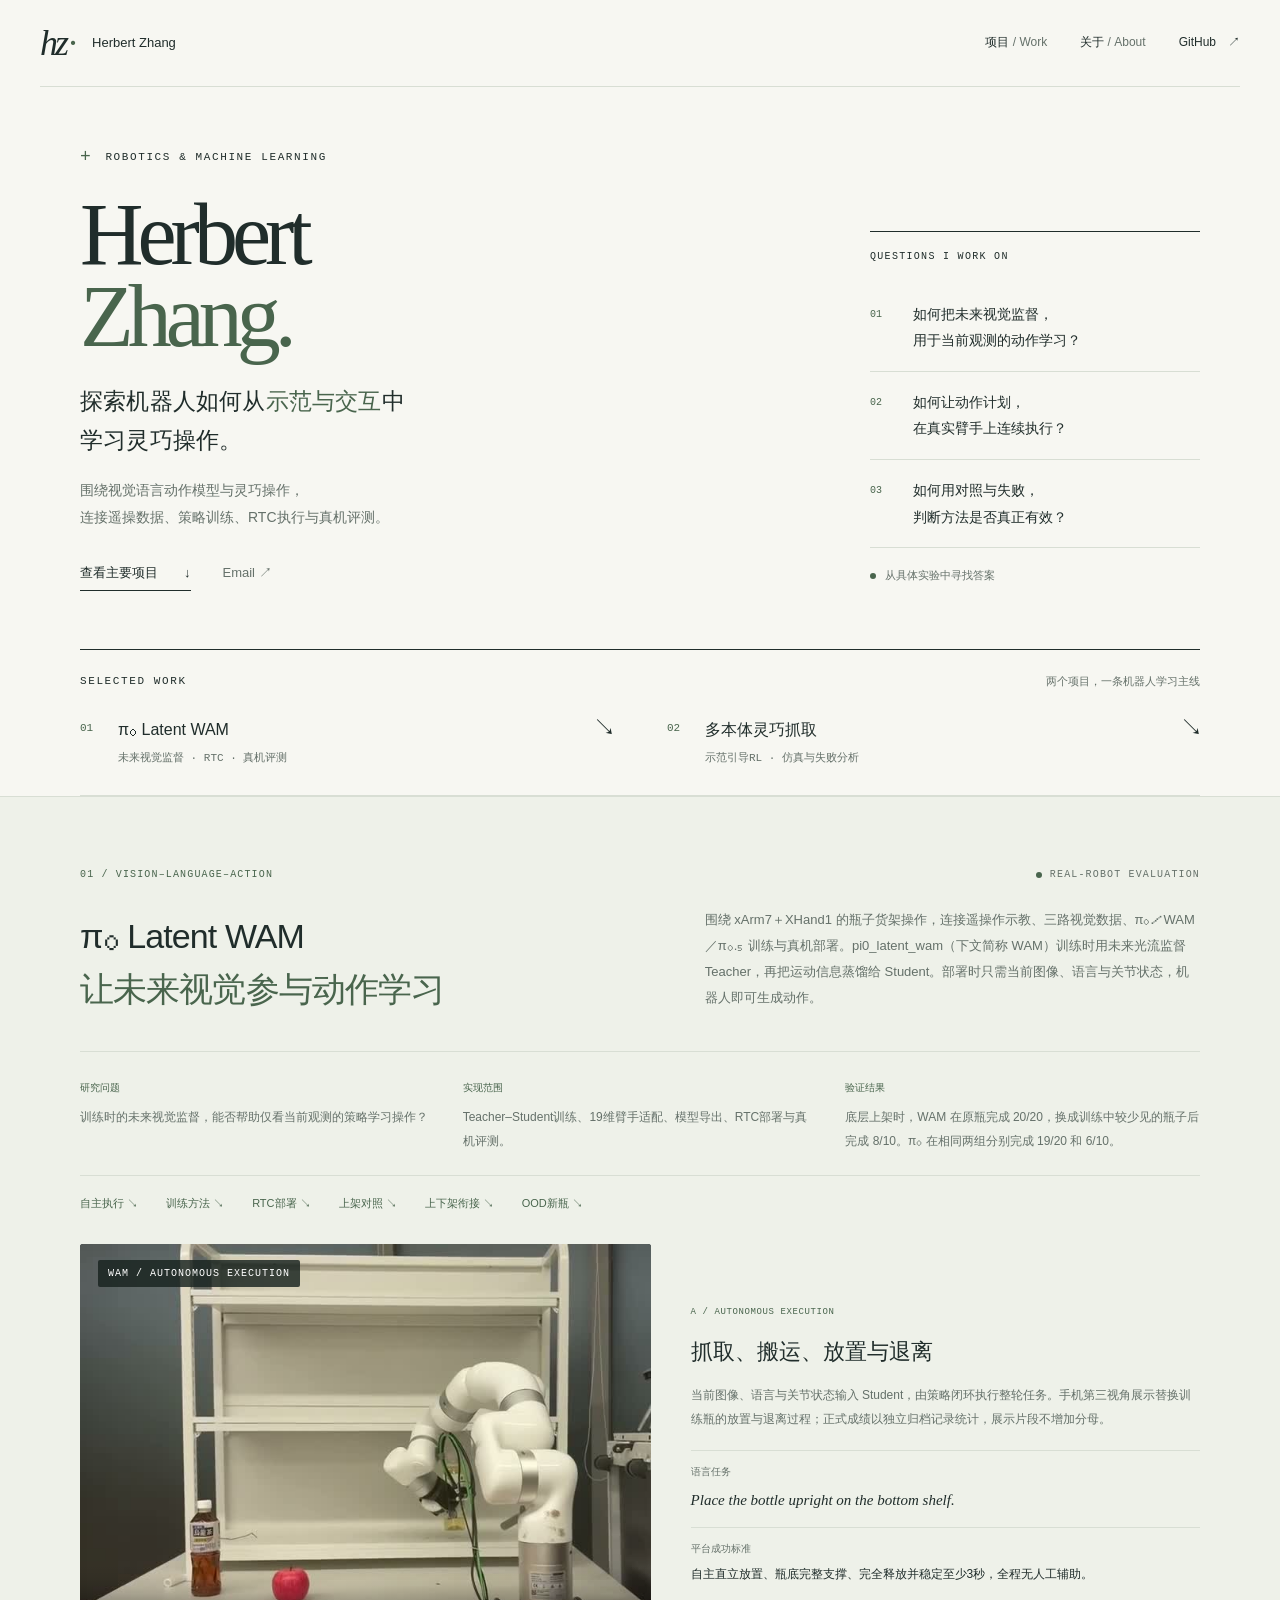
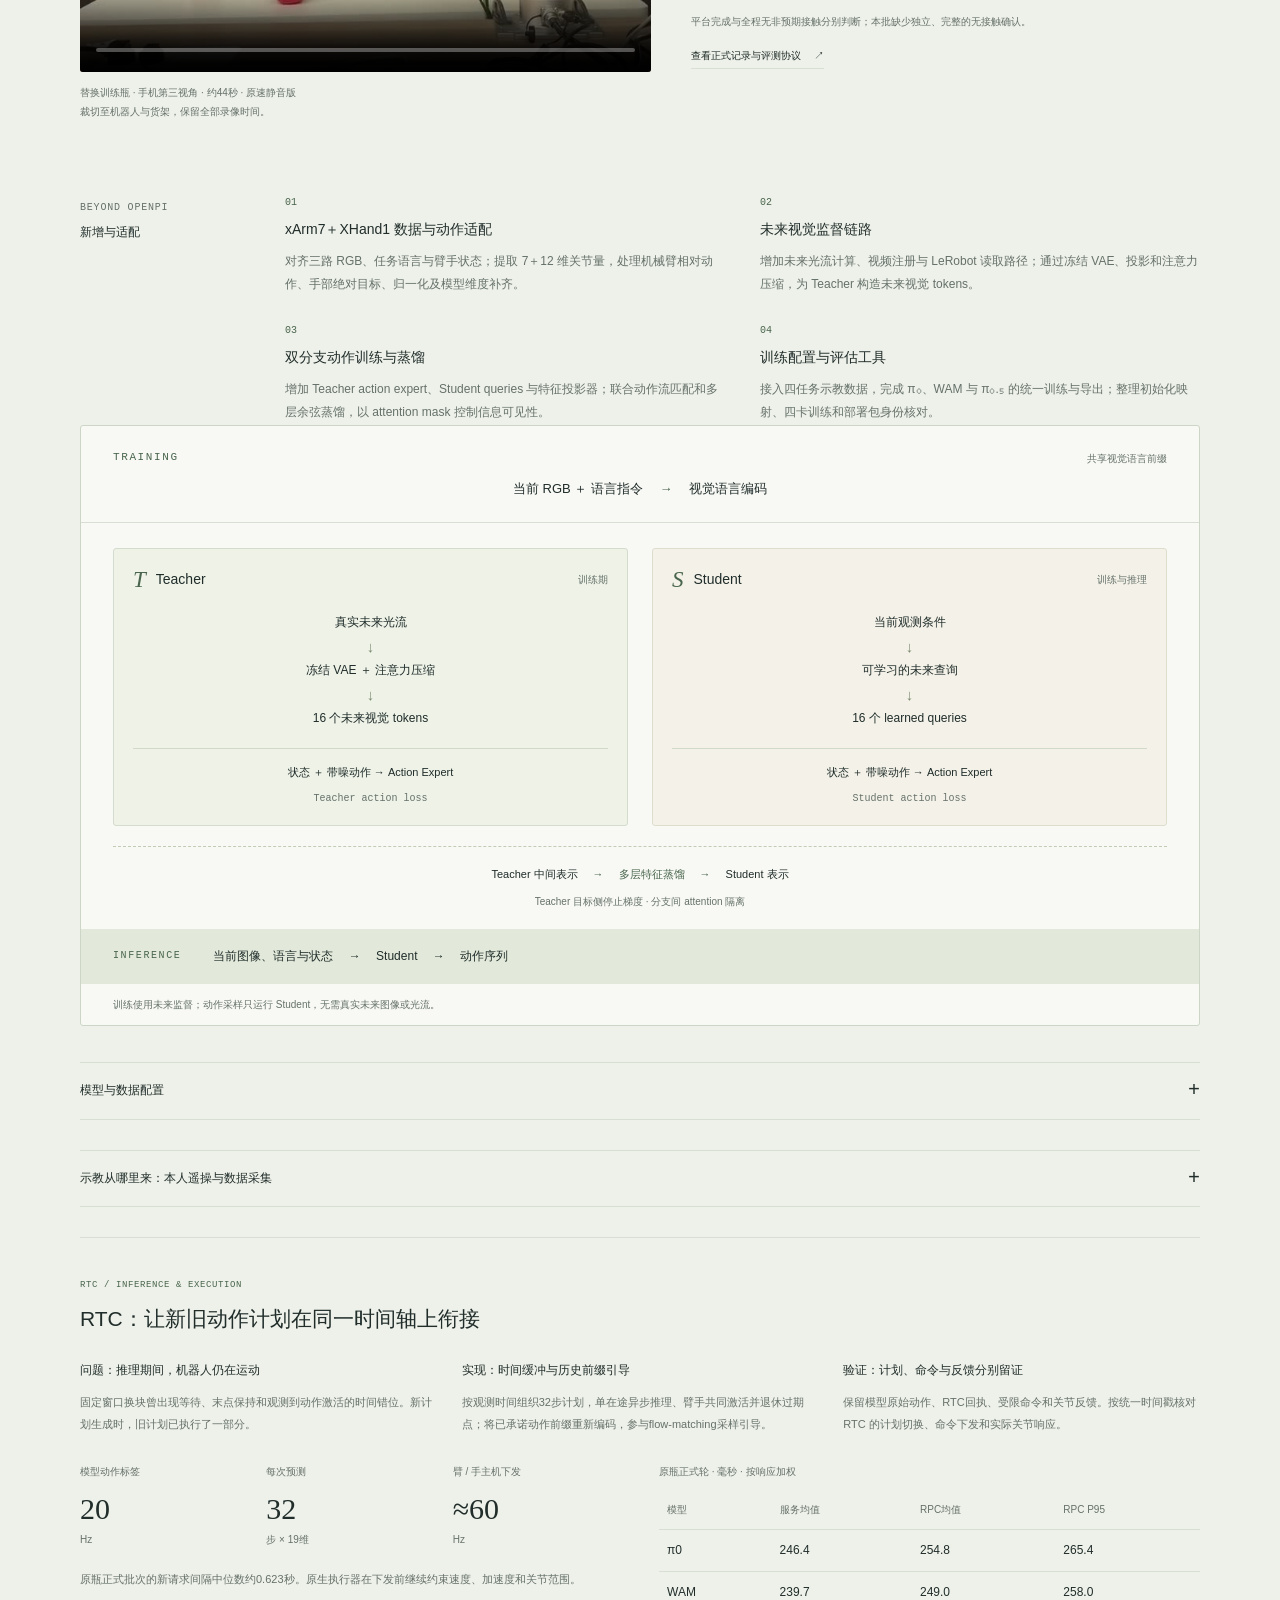
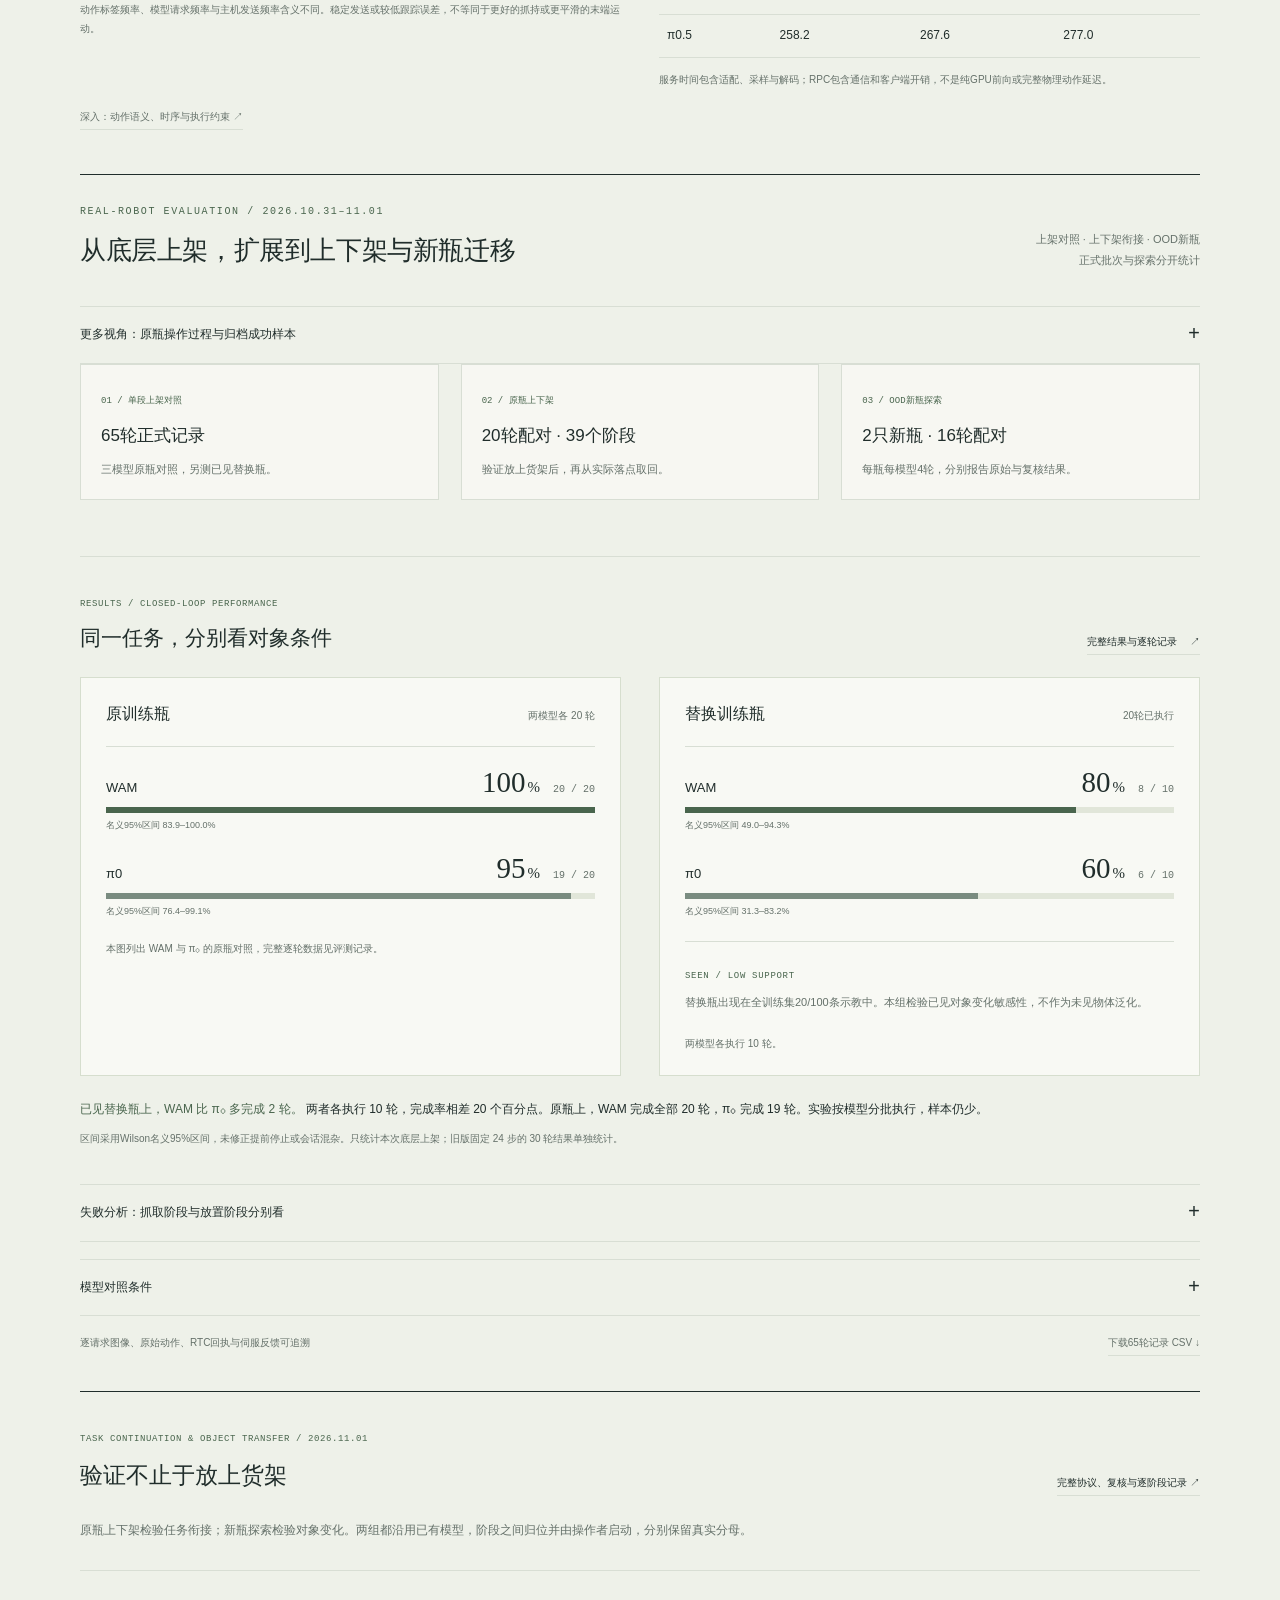
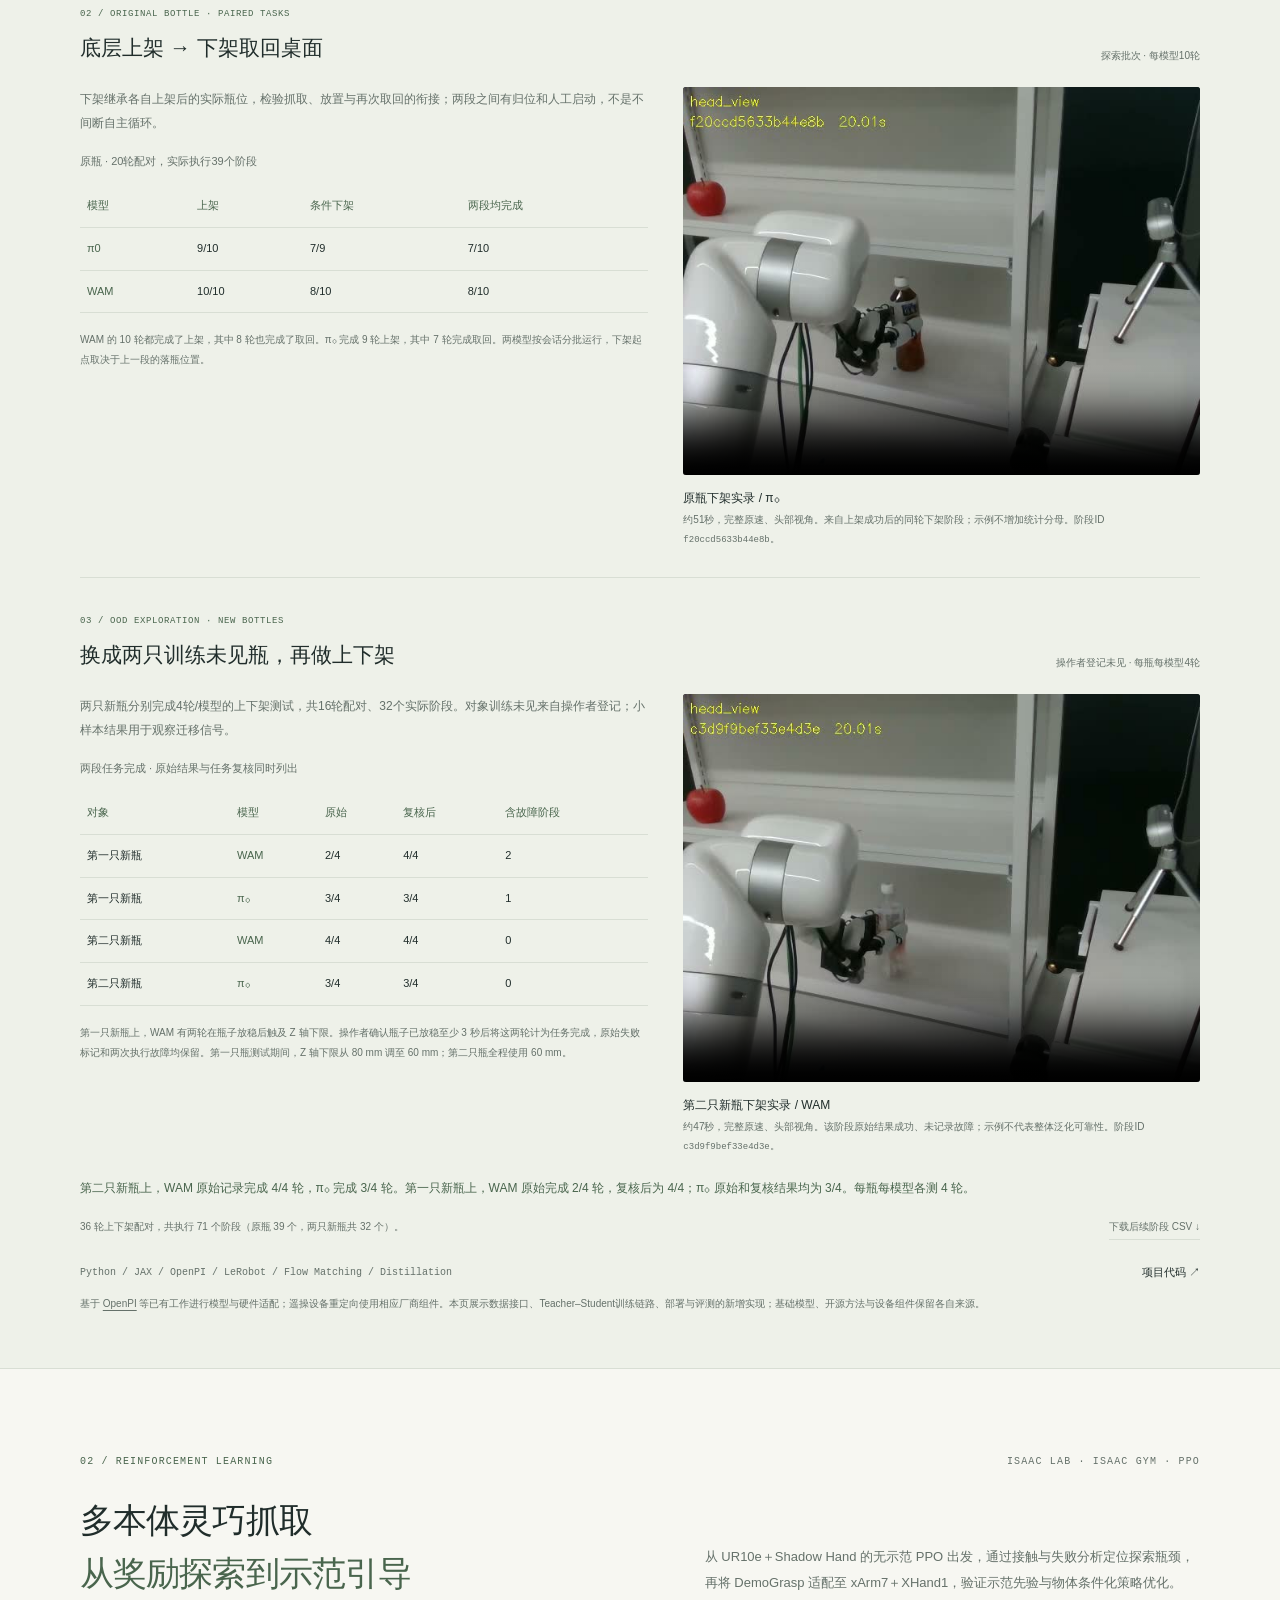
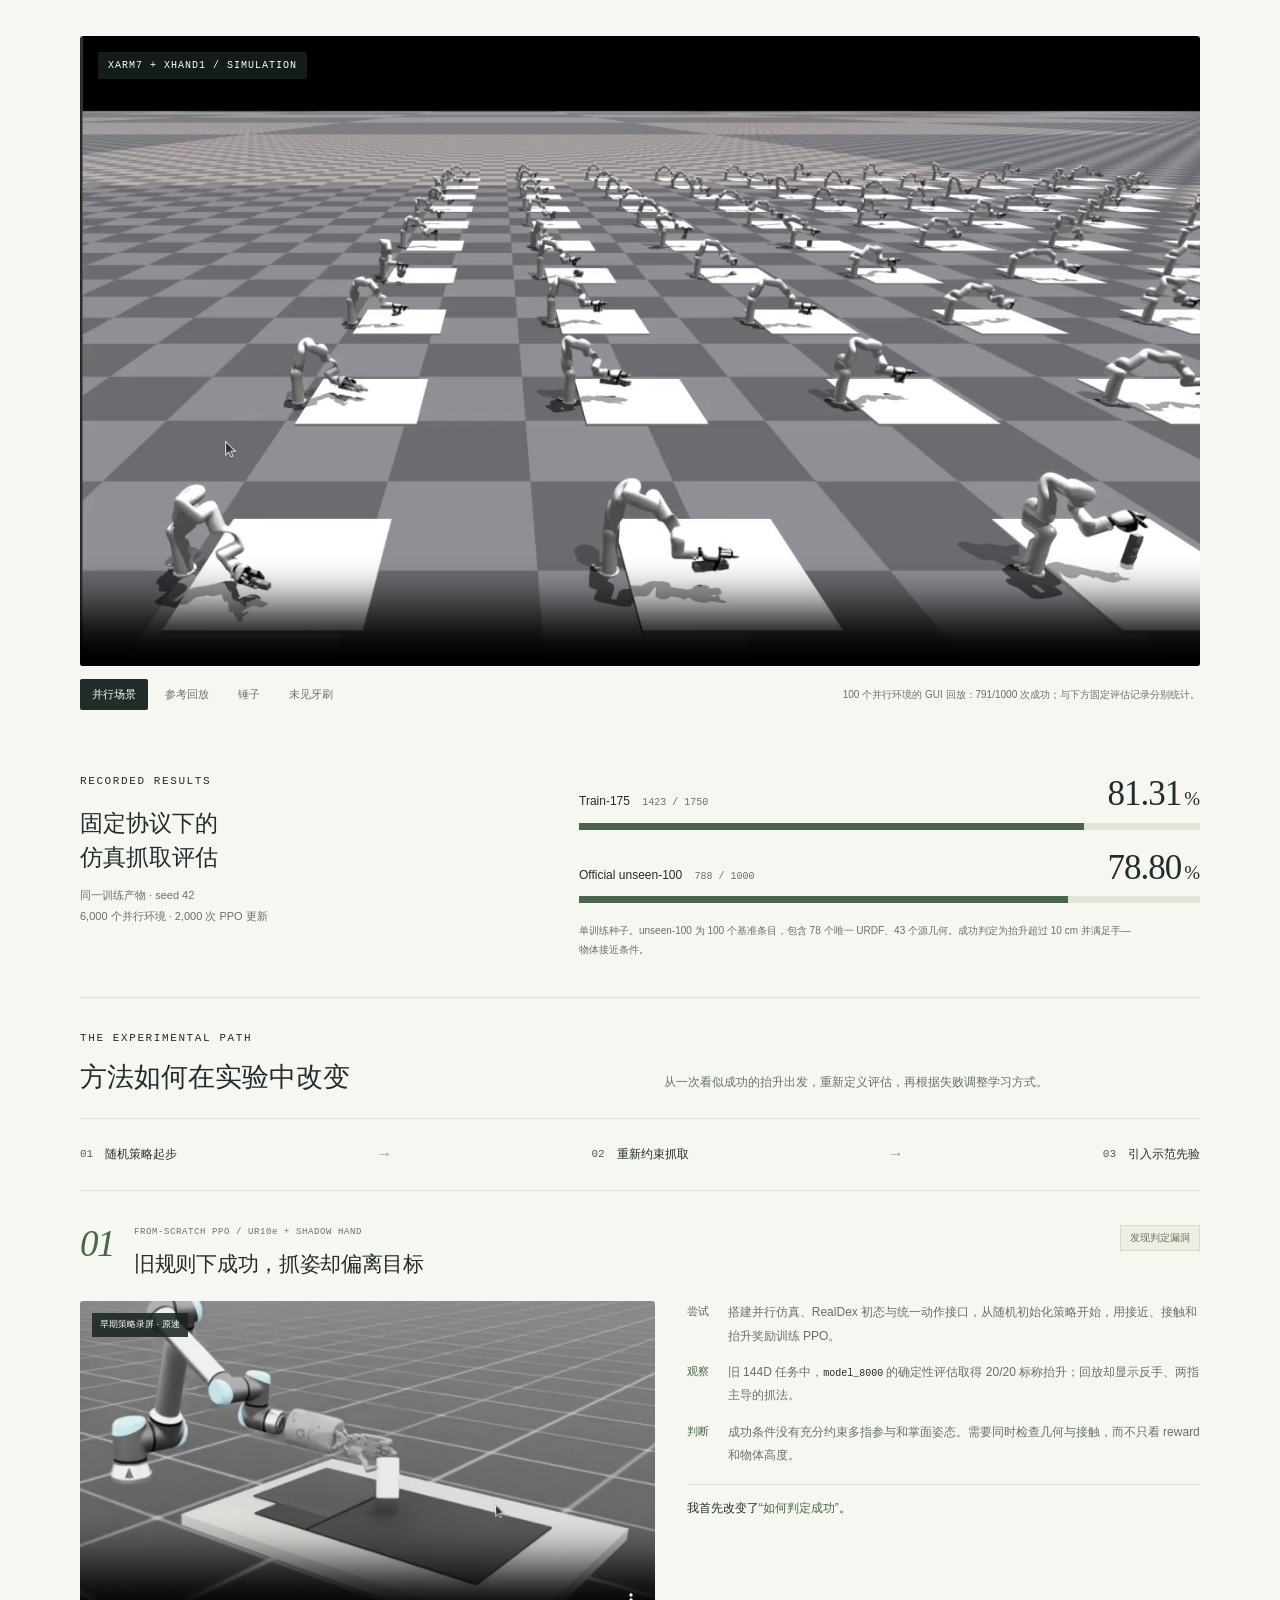
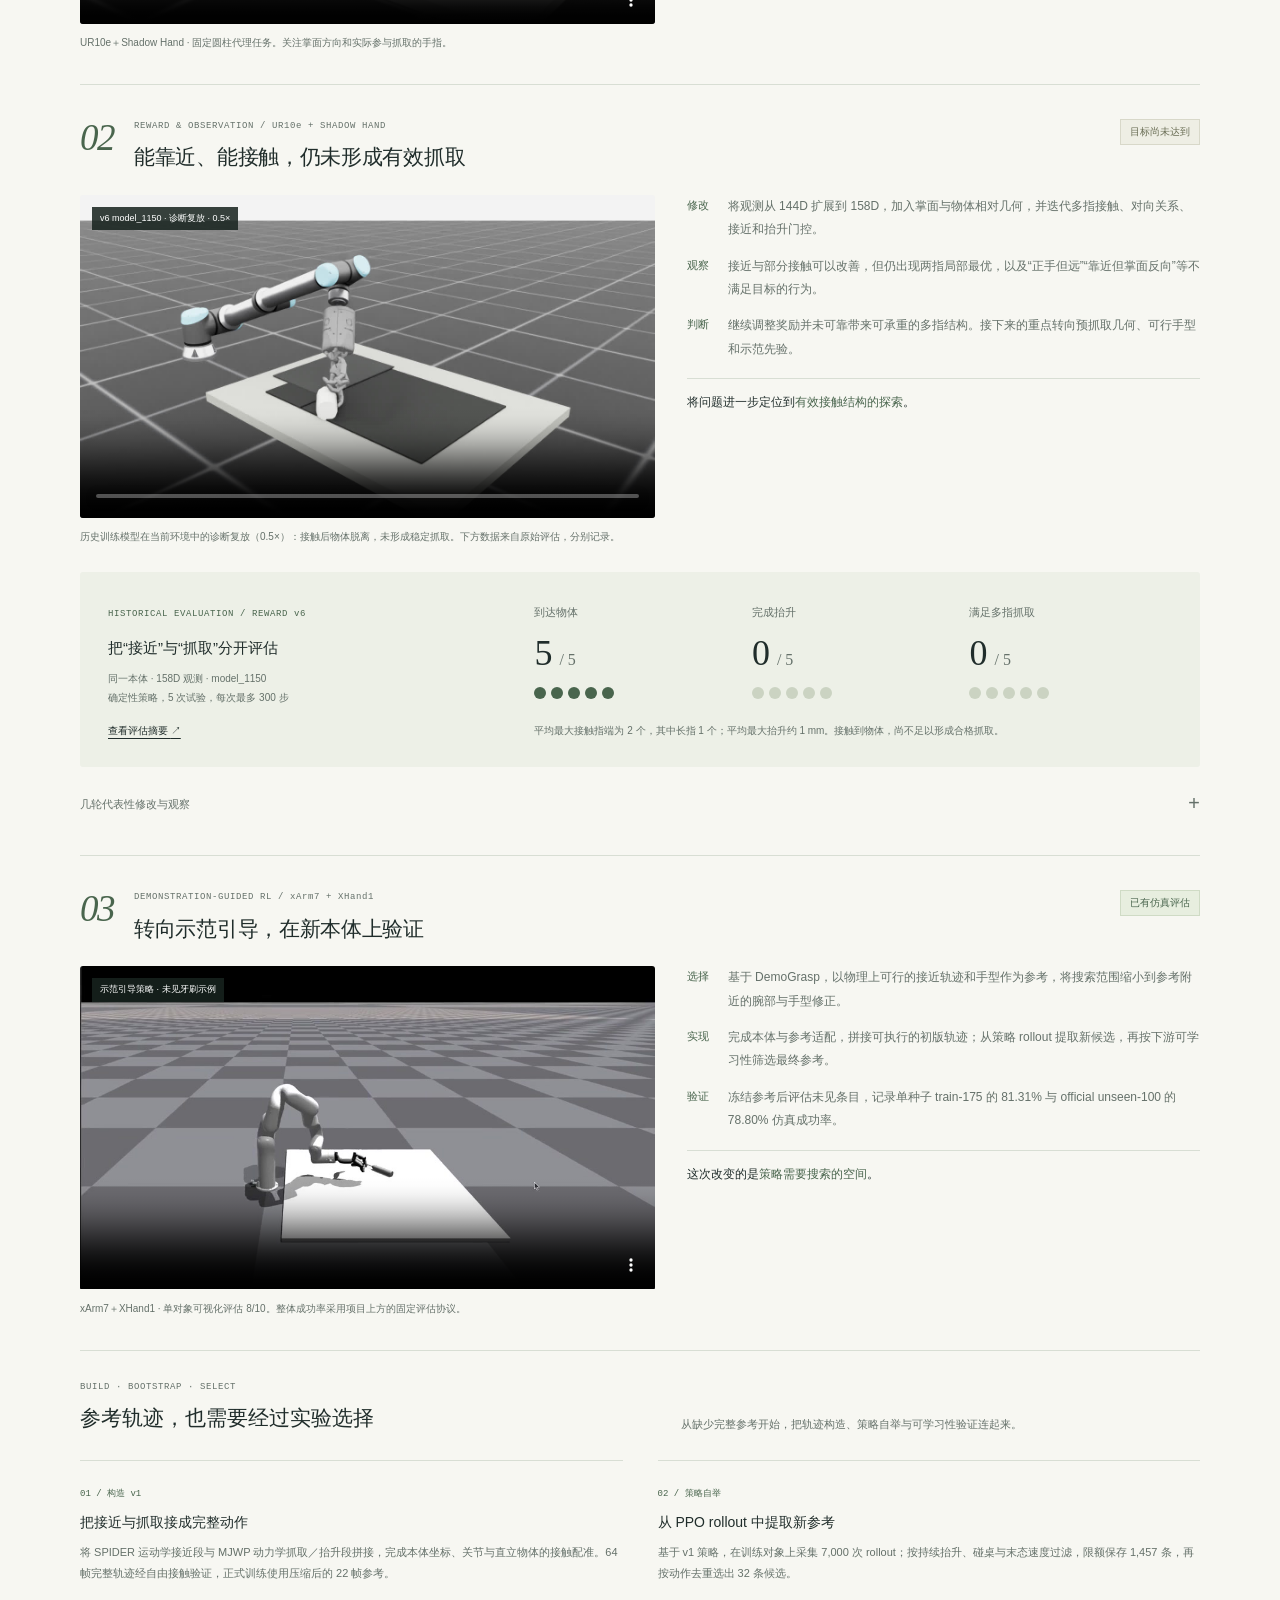
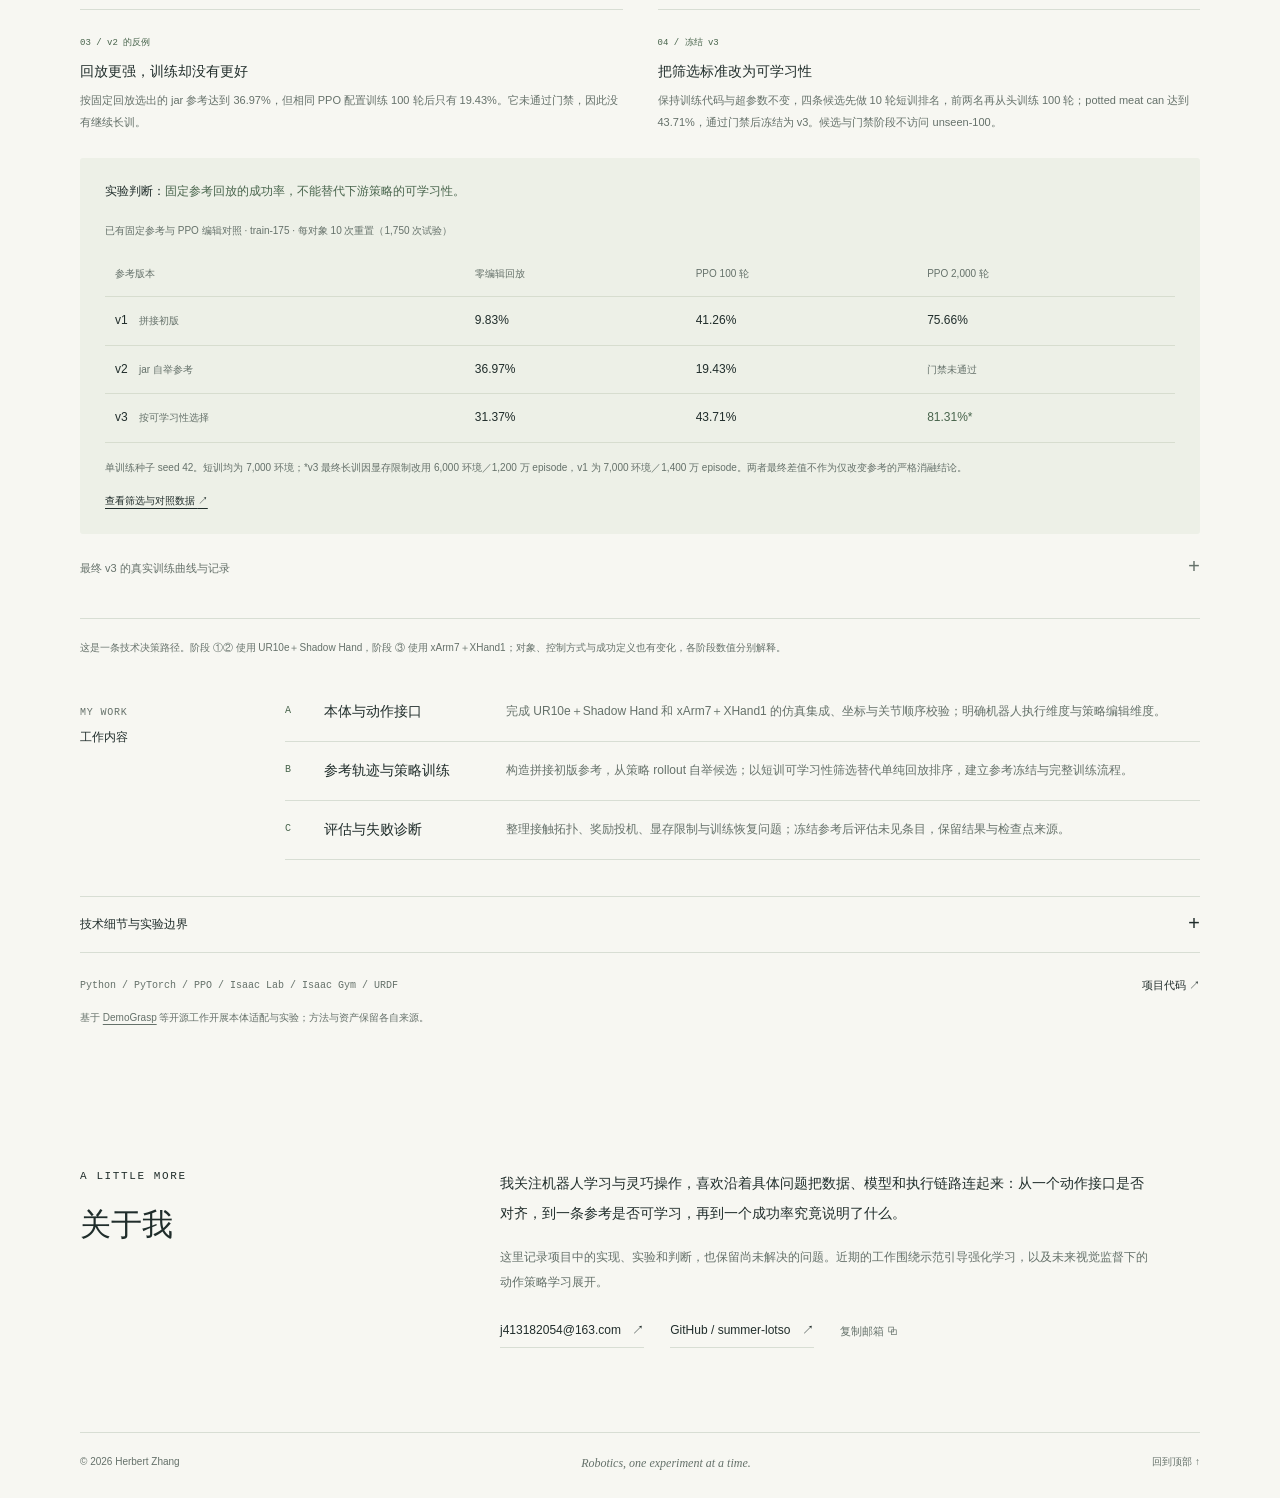
==== commit 14b717b8: "Restore the original WAM architecture diagram" ====
--- a/index.html
+++ b/index.html
@@ -63,13 +63,12 @@
 
         <div class="story-block"><div class="block-label">BEYOND OPENPI<span>新增与适配</span></div><div class="addition-grid"><section><span class="addition-no">01</span><h3>xArm7＋XHand1 数据与动作适配</h3><p>对齐三路 RGB、任务语言与臂手状态；提取 7＋12 维关节量，处理机械臂相对动作、手部绝对目标、归一化及模型维度补齐。</p></section><section><span class="addition-no">02</span><h3>未来视觉监督链路</h3><p>增加未来光流计算、视频注册与 LeRobot 读取路径；通过冻结 VAE、投影和注意力压缩，为 Teacher 构造未来视觉 tokens。</p></section><section><span class="addition-no">03</span><h3>双分支动作训练与蒸馏</h3><p>增加 Teacher action expert、Student queries 与特征投影器；联合动作流匹配和多层余弦蒸馏，以 attention mask 控制信息可见性。</p></section><section><span class="addition-no">04</span><h3>训练配置与评估工具</h3><p>接入四任务示教数据，完成 π₀、WAM 与 π₀.₅ 的统一训练与导出；整理初始化映射、四卡训练和部署包身份核对。</p></section></div></div>
 
-        <figure id="wam-method" class="wam-architecture">
-          <a href="assets/wam/wam-method-full.webp" aria-label="放大查看 π₀ Latent WAM 原始架构图">
-            <picture>
-              <source media="(max-width: 700px)" srcset="assets/wam/wam-architecture.svg#portrait" width="548" height="1144">
-              <img src="assets/wam/wam-architecture.svg" width="1120" height="602" loading="lazy" decoding="async" alt="π₀ Latent WAM 架构：训练时以未来光流监督教师，学生对齐其表征；部署时仅用学生预测臂手动作。">
-            </picture>
-          </a>
+        <figure class="architecture" id="wam-method" aria-labelledby="architecture-caption">
+          <div class="architecture-top"><span class="eyebrow">TRAINING</span><span>共享视觉语言前缀</span><p>当前 RGB ＋ 语言指令 <span aria-hidden="true">→</span> 视觉语言编码</p></div>
+          <div class="architecture-branches"><section class="architecture-branch teacher"><div class="branch-heading"><span class="branch-letter">T</span><h3>Teacher</h3><span class="branch-note">训练期</span></div><div class="branch-input"><span>真实未来光流</span><span aria-hidden="true">↓</span><span>冻结 VAE ＋ 注意力压缩</span><span aria-hidden="true">↓</span><strong>16 个未来视觉 tokens</strong></div><div class="expert-node">状态 ＋ 带噪动作 → Action Expert</div><span class="branch-loss">Teacher action loss</span></section><section class="architecture-branch student"><div class="branch-heading"><span class="branch-letter">S</span><h3>Student</h3><span class="branch-note">训练与推理</span></div><div class="branch-input"><span>当前观测条件</span><span aria-hidden="true">↓</span><span>可学习的未来查询</span><span aria-hidden="true">↓</span><strong>16 个 learned queries</strong></div><div class="expert-node">状态 ＋ 带噪动作 → Action Expert</div><span class="branch-loss">Student action loss</span></section></div>
+          <div class="distillation"><span>Teacher 中间表示</span><span class="distillation-arrow" aria-hidden="true">→</span><strong>多层特征蒸馏</strong><span class="distillation-arrow" aria-hidden="true">→</span><span>Student 表示</span><small>Teacher 目标侧停止梯度 · 分支间 attention 隔离</small></div>
+          <div class="inference"><span class="eyebrow">INFERENCE</span><p>当前图像、语言与状态 <span aria-hidden="true">→</span> <strong>Student</strong> <span aria-hidden="true">→</span> 动作序列</p></div>
+          <figcaption id="architecture-caption">训练使用未来监督；动作采样只运行 Student，无需真实未来图像或光流。</figcaption>
         </figure>
 
 
--- a/wam-evaluation.css
+++ b/wam-evaluation.css
@@ -8,7 +8,7 @@
 @media(prefers-reduced-motion:reduce){html{scroll-behavior:auto}}
 
 /* Main project reading order: question, autonomous evidence, implementation, evaluation. */
-.wam-project-brief{display:grid;grid-template-columns:repeat(3,minmax(0,1fr));gap:28px;padding:20px 0 22px;border-top:1px solid var(--line);border-bottom:1px solid var(--line);margin-bottom:18px}.wam-project-brief span{font:10px/1.6 var(--mono);color:var(--olive)}.wam-project-brief p{font-size:12px;line-height:1.95;margin-top:7px;color:var(--muted)}.wam-section-nav{display:flex;flex-wrap:wrap;gap:12px 28px;font-size:11px;color:var(--olive);margin:0 0 30px}.wam-band>.project>.wam-demo{margin-bottom:36px}.wam-collection{margin:30px 0}.wam-collection .teleop-story{margin:15px 0 22px}.wam-rtc-story{display:grid;grid-template-columns:repeat(3,minmax(0,1fr));gap:25px;margin-bottom:28px}.wam-rtc-story h5{font-size:12px;font-weight:500;margin:0 0 9px;line-height:1.9}.wam-rtc-story p{font-size:11px;color:var(--muted);line-height:2}.wam-system{scroll-margin-top:28px}.wam-system>.wam-small-note{margin-top:18px}.hero{padding-top:58px;padding-bottom:58px}.hero h1{font-size:88px;margin-top:24px;margin-bottom:24px}
+.wam-project-brief{display:grid;grid-template-columns:repeat(3,minmax(0,1fr));gap:28px;padding:20px 0 22px;border-top:1px solid var(--line);border-bottom:1px solid var(--line);margin-bottom:18px}.wam-project-brief span{font:10px/1.6 var(--mono);color:var(--olive)}.wam-project-brief p{font-size:12px;line-height:1.95;margin-top:7px;color:var(--muted)}.wam-section-nav{display:flex;flex-wrap:wrap;gap:12px 28px;font-size:11px;color:var(--olive);margin:0 0 30px}.wam-band>.project>.wam-demo{margin-bottom:36px}.wam-band .architecture{scroll-margin-top:28px}.wam-collection{margin:30px 0}.wam-collection .teleop-story{margin:15px 0 22px}.wam-rtc-story{display:grid;grid-template-columns:repeat(3,minmax(0,1fr));gap:25px;margin-bottom:28px}.wam-rtc-story h5{font-size:12px;font-weight:500;margin:0 0 9px;line-height:1.9}.wam-rtc-story p{font-size:11px;color:var(--muted);line-height:2}.wam-system{scroll-margin-top:28px}.wam-system>.wam-small-note{margin-top:18px}.hero{padding-top:58px;padding-bottom:58px}.hero h1{font-size:88px;margin-top:24px;margin-bottom:24px}
 @media(max-width:760px){.wam-project-brief{gap:18px}.wam-project-brief p{font-size:11px}.wam-rtc-story{grid-template-columns:1fr;gap:18px}.wam-rtc-story p{font-size:12px}.hero{padding-top:35px;padding-bottom:36px}.hero h1{font-size:76px}.wam-section-nav{gap:10px 21px}.wam-section-nav a{min-height:36px;display:flex;align-items:center}}
 @media(max-width:540px){.wam-project-brief{grid-template-columns:1fr;gap:14px}.wam-project-brief>div{display:grid;grid-template-columns:66px 1fr;gap:12px}.wam-project-brief p{margin:0;font-size:12px}.wam-project-brief span{padding-top:3px}.hero h1{font-size:72px}.wam-rtc-story h5{font-size:13px}}
 
@@ -18,14 +18,3 @@
 @media(max-width:540px){.wam-scope-map{grid-template-columns:1fr;gap:10px}.wam-scope-map>a{display:grid;grid-template-columns:115px 1fr;gap:5px 12px}.wam-scope-map span{grid-row:1/3;padding-top:3px}.wam-scope-map strong{font-size:15px;margin:0}.wam-scope-map p{font-size:11px}.wam-transfer-layout>div>p{font-size:12px}.wam-transfer-heading h4{font-size:19px}}
 .wam-transfer-layout>div,.wam-transfer-film{min-width:0}
 @media(max-width:540px){.wam-followup .wam-record-scroll .wam-record-table{min-width:0;table-layout:fixed;width:100%}.wam-followup .wam-record-table th,.wam-followup .wam-record-table td{font-size:10px;padding:10px 4px;overflow-wrap:anywhere}}
-
-/* Keep the architecture plate on the section's paper background. */
-.wam-architecture { margin-top: 38px; scroll-margin-top: 28px; }
-.wam-architecture a { display: block; cursor: zoom-in; }
-.wam-architecture picture,
-.wam-architecture img { display: block; width: 100%; }
-.wam-architecture img { height: auto; aspect-ratio: 1120 / 602; }
-@media (max-width: 700px) {
-  .wam-architecture { margin-top: 28px; }
-  .wam-architecture img { aspect-ratio: 548 / 1144; }
-}
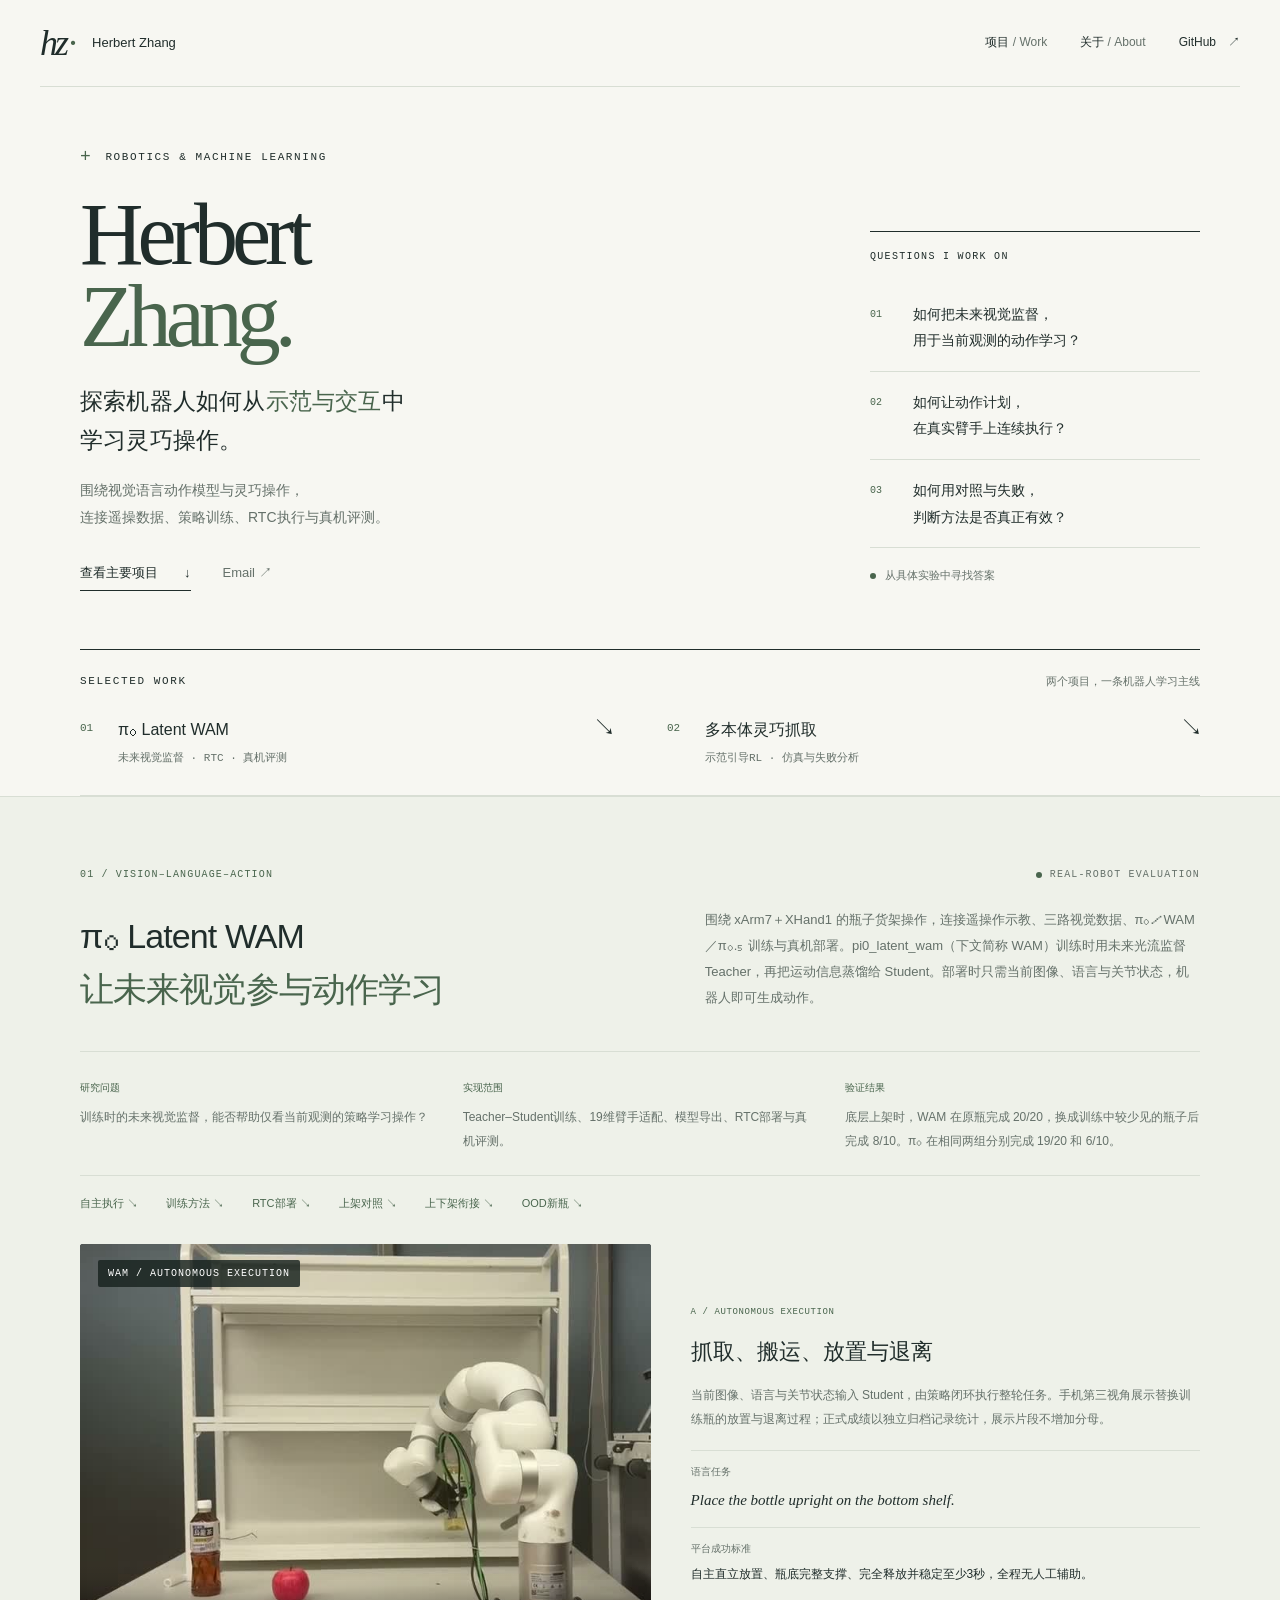
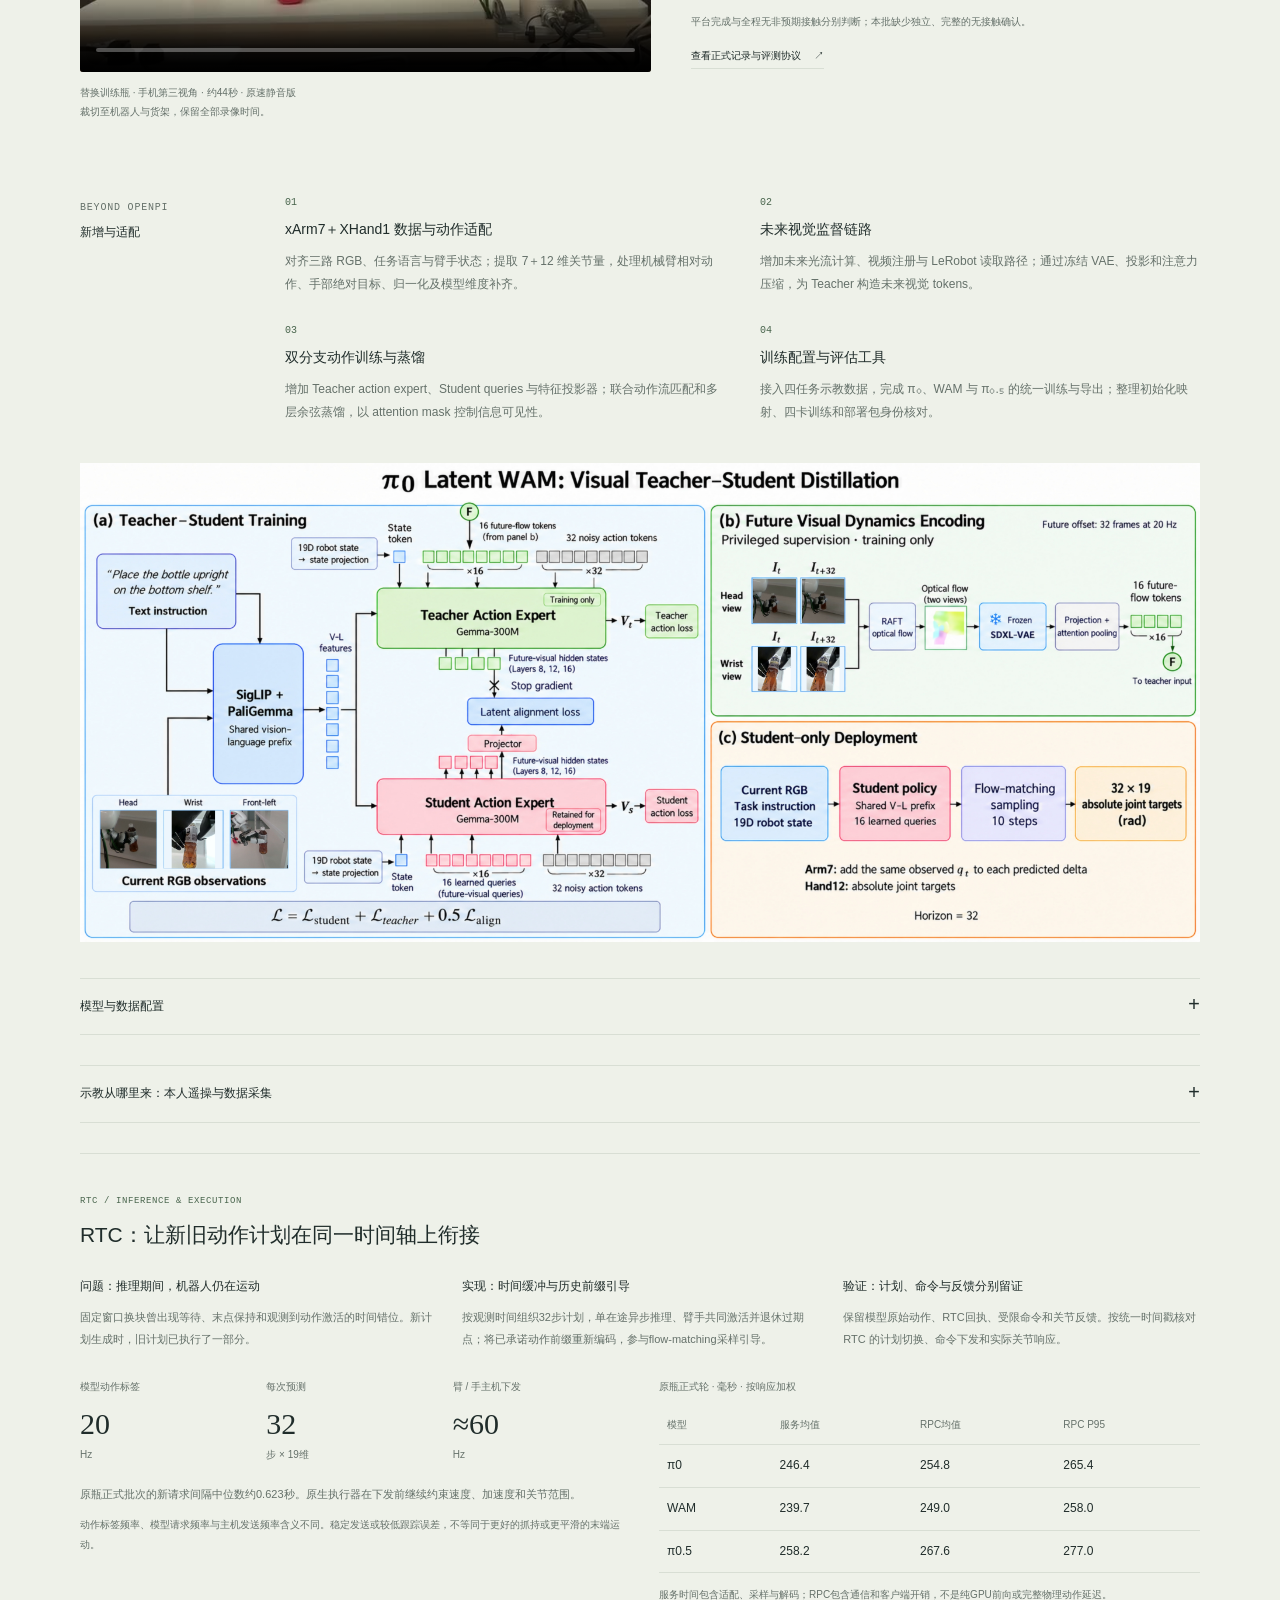
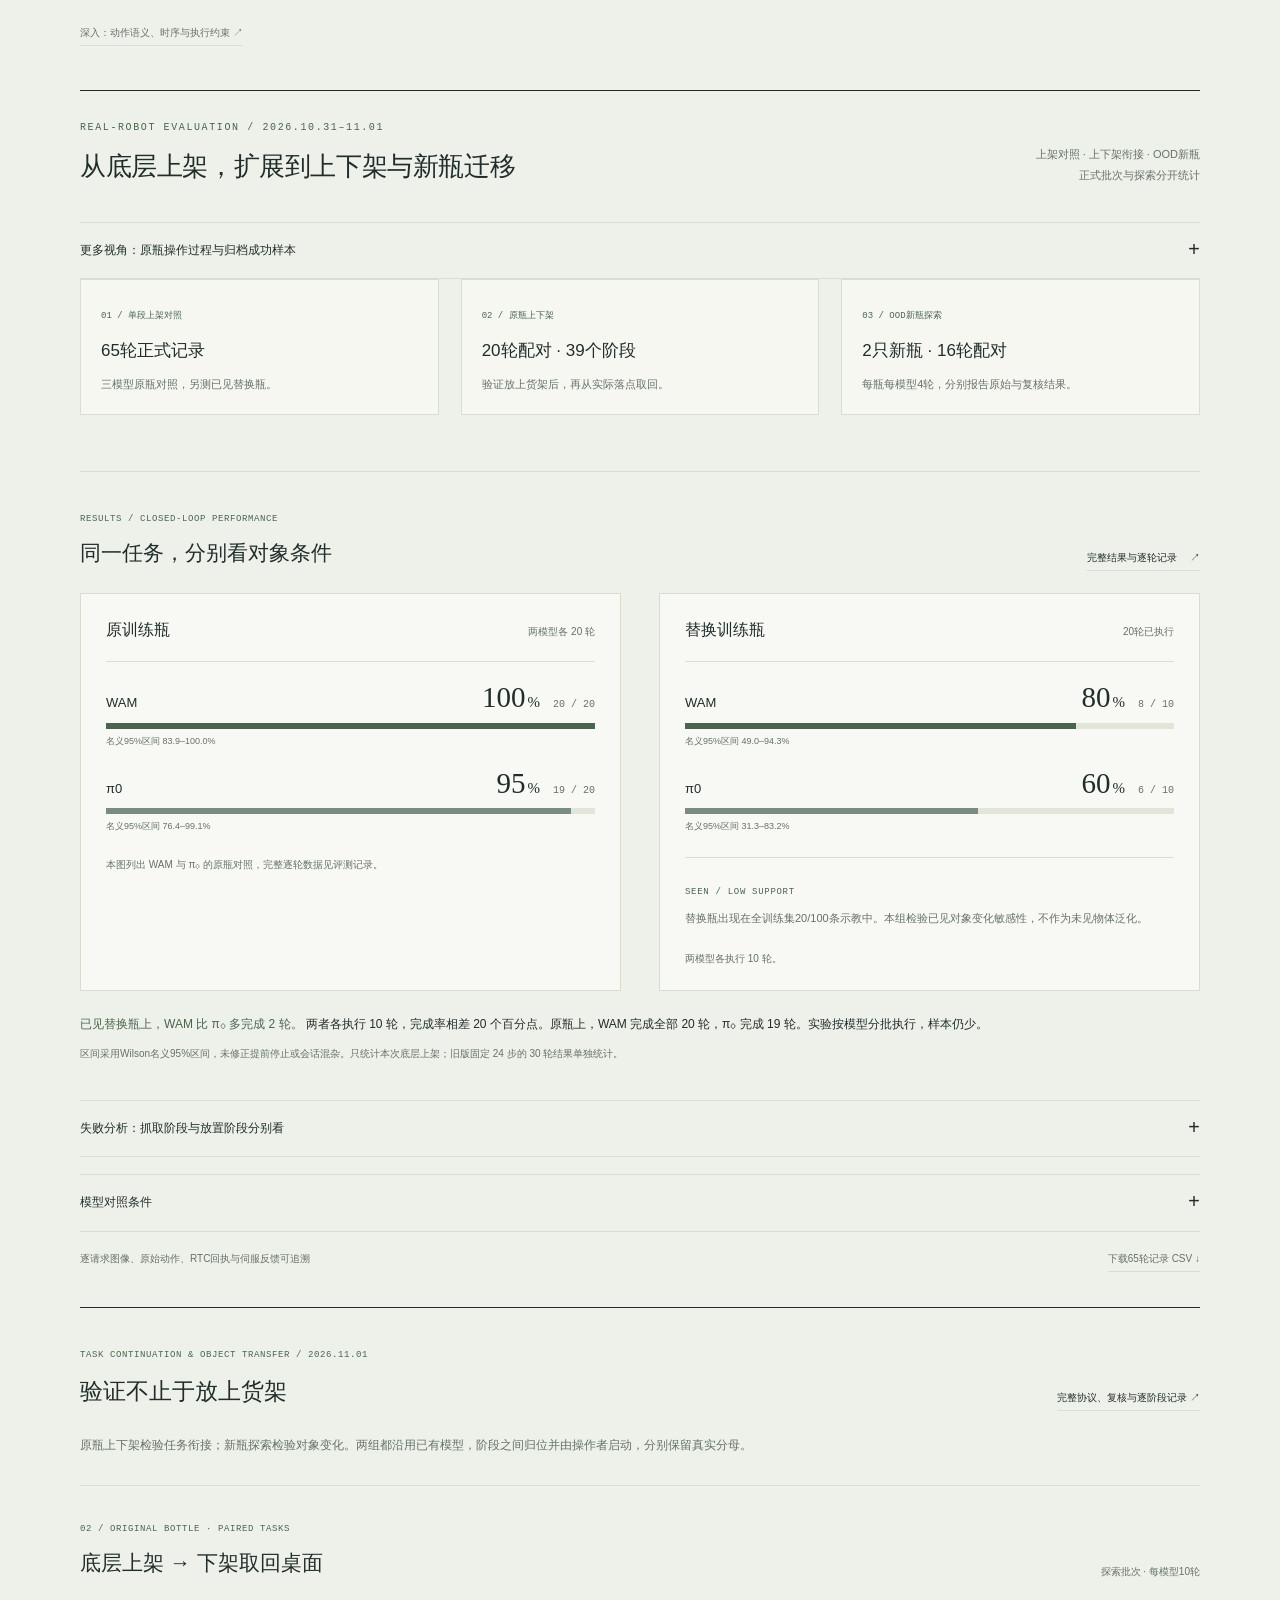
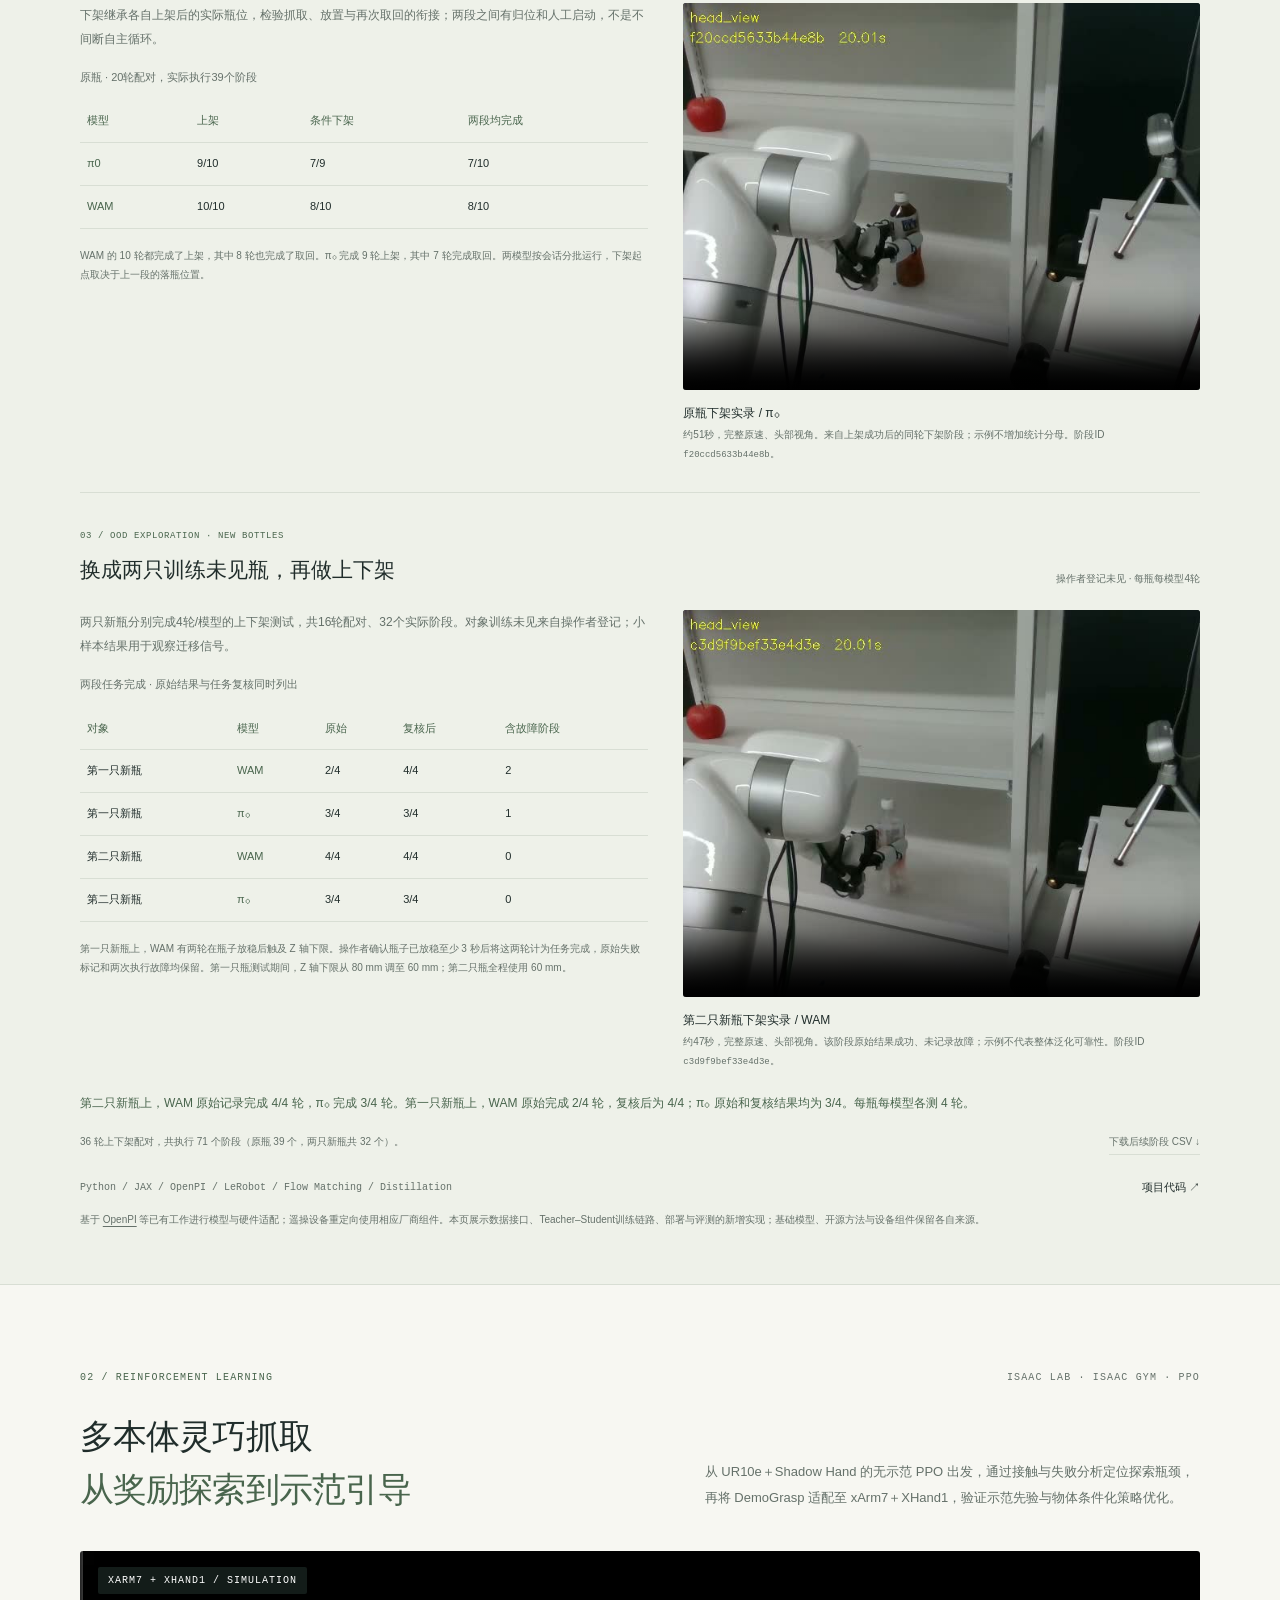
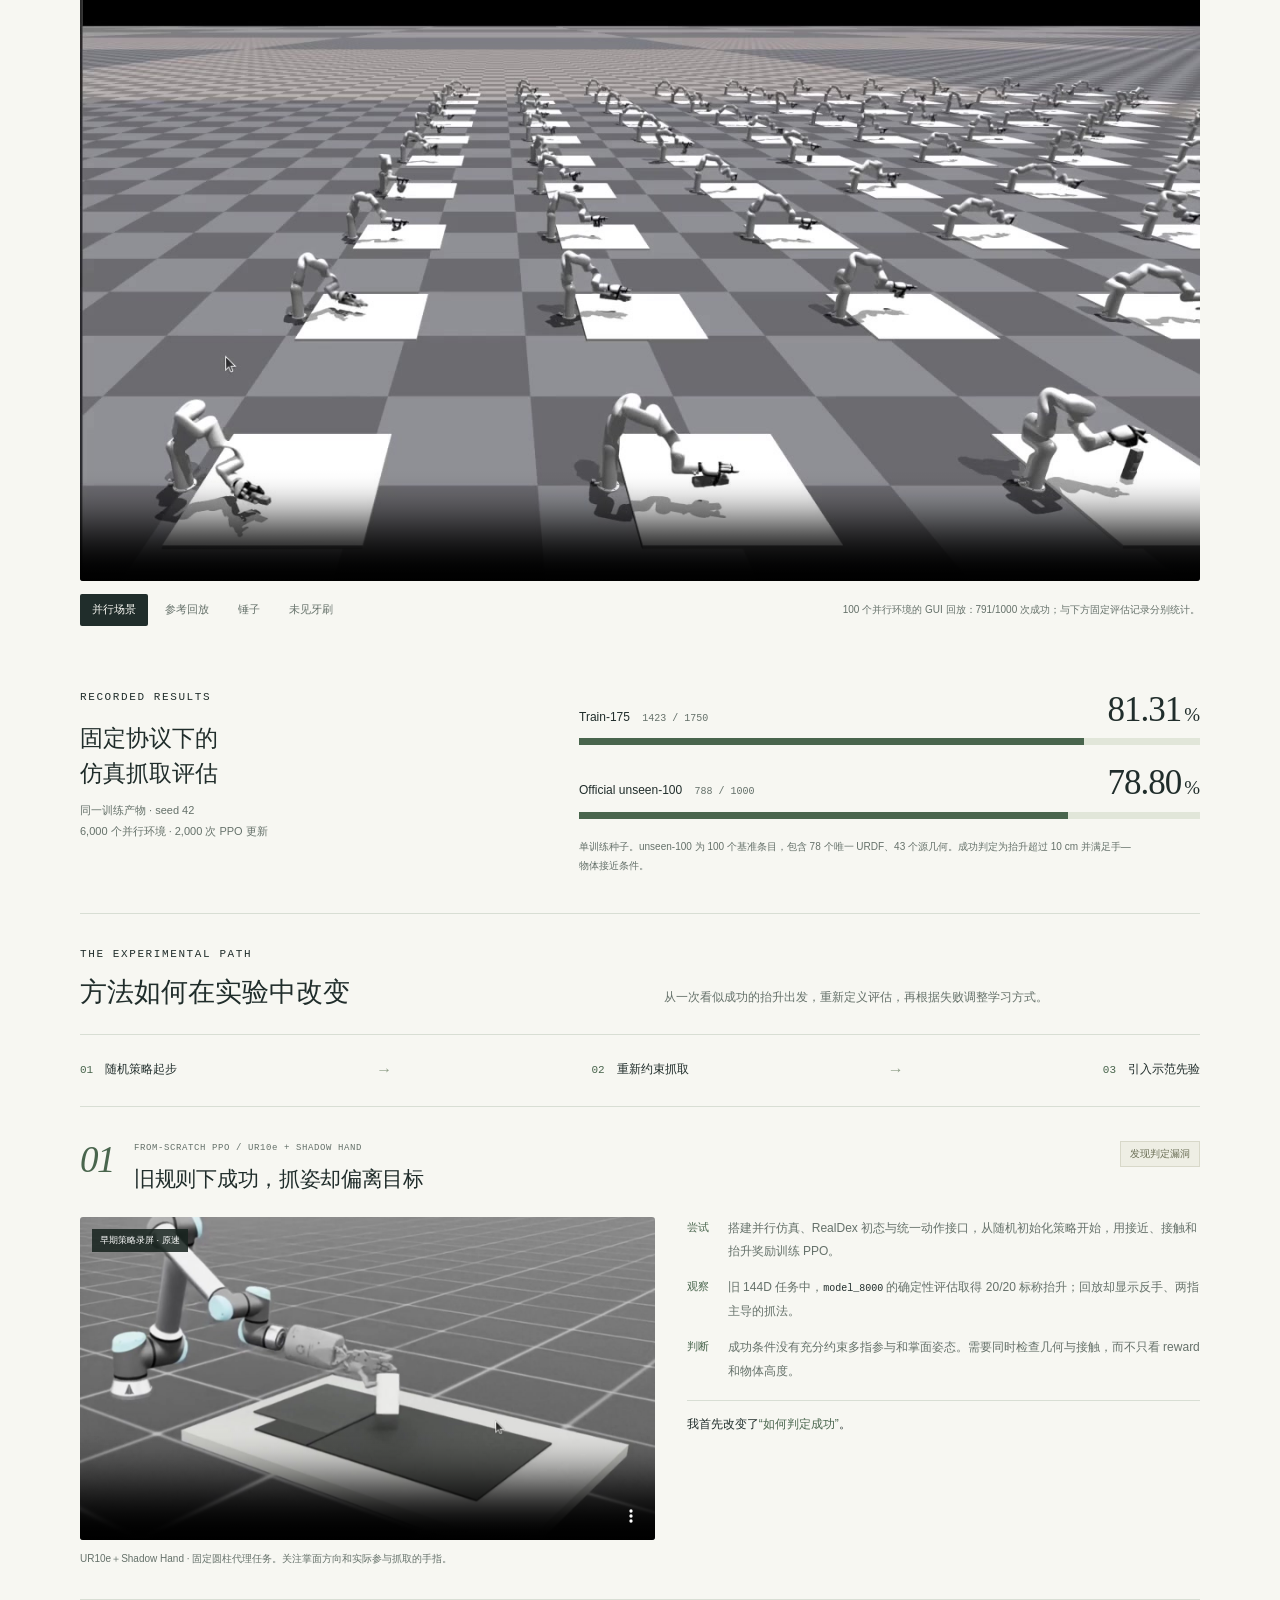
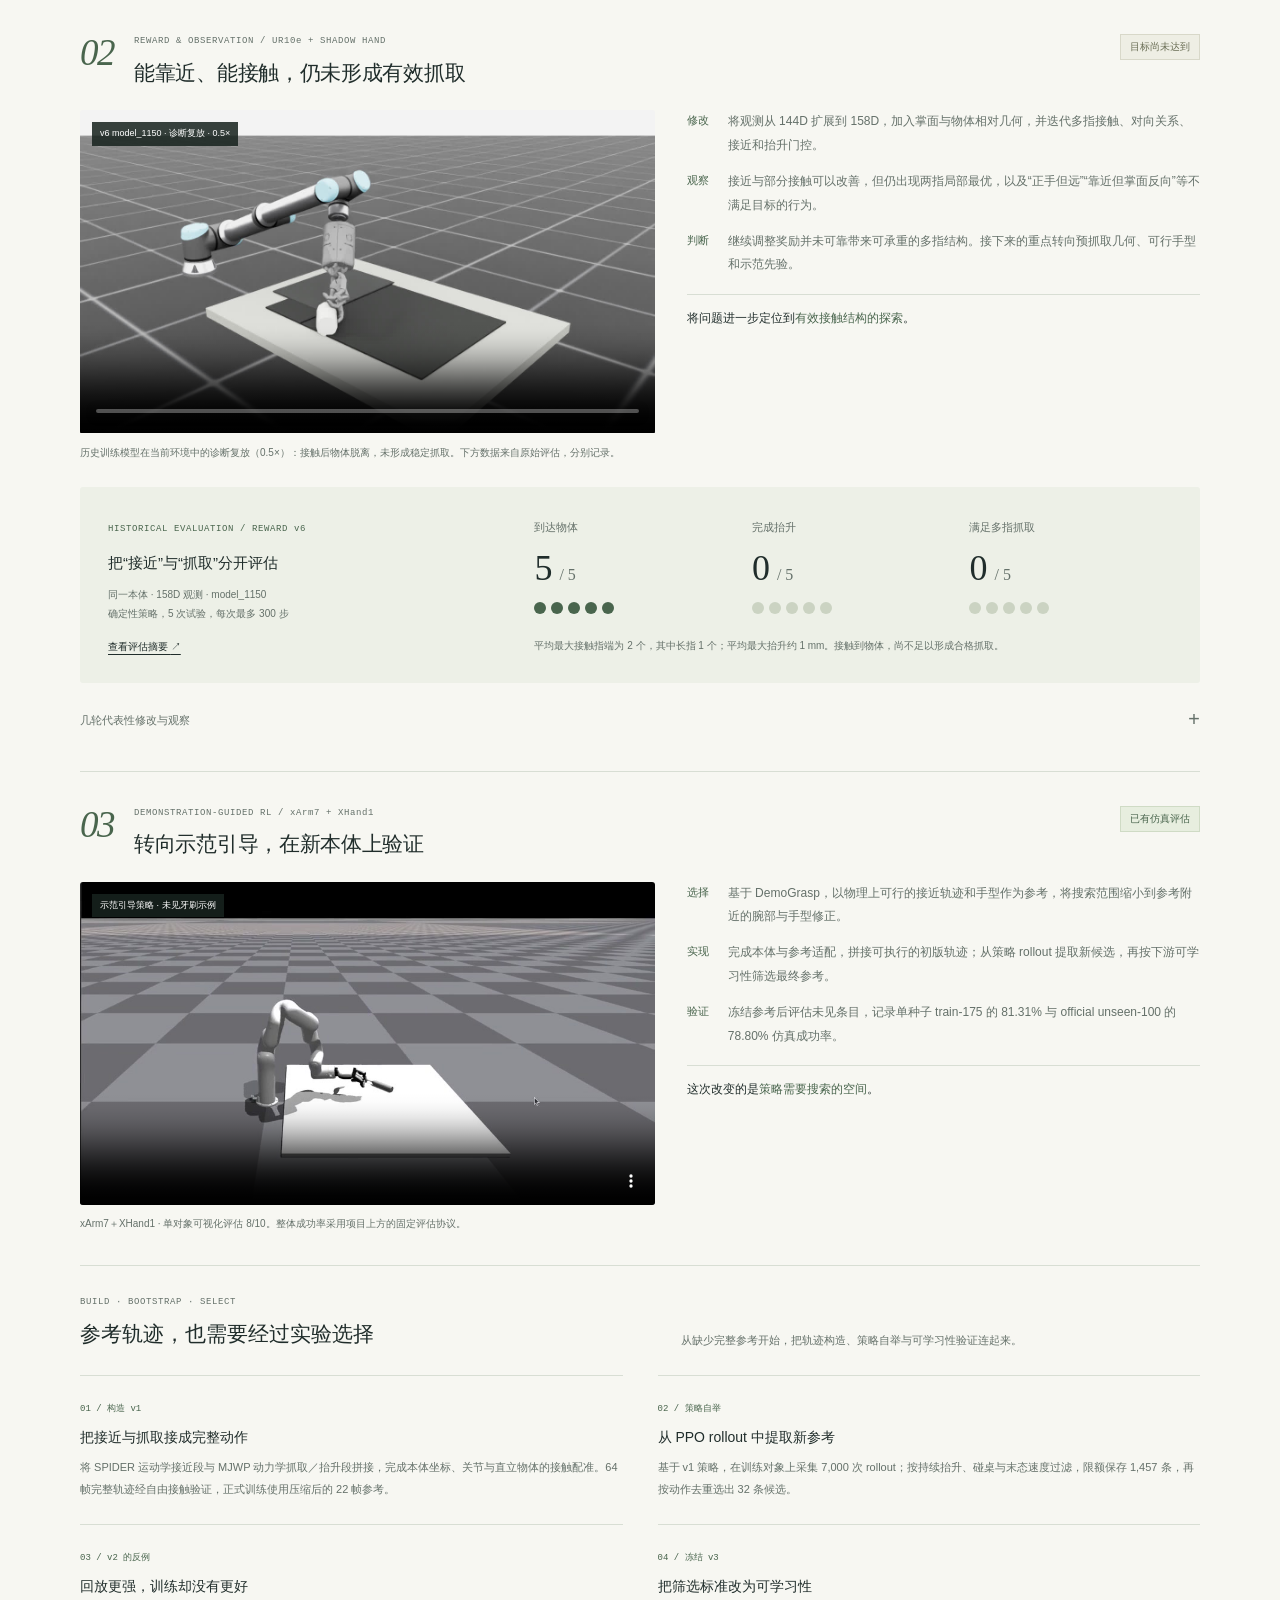
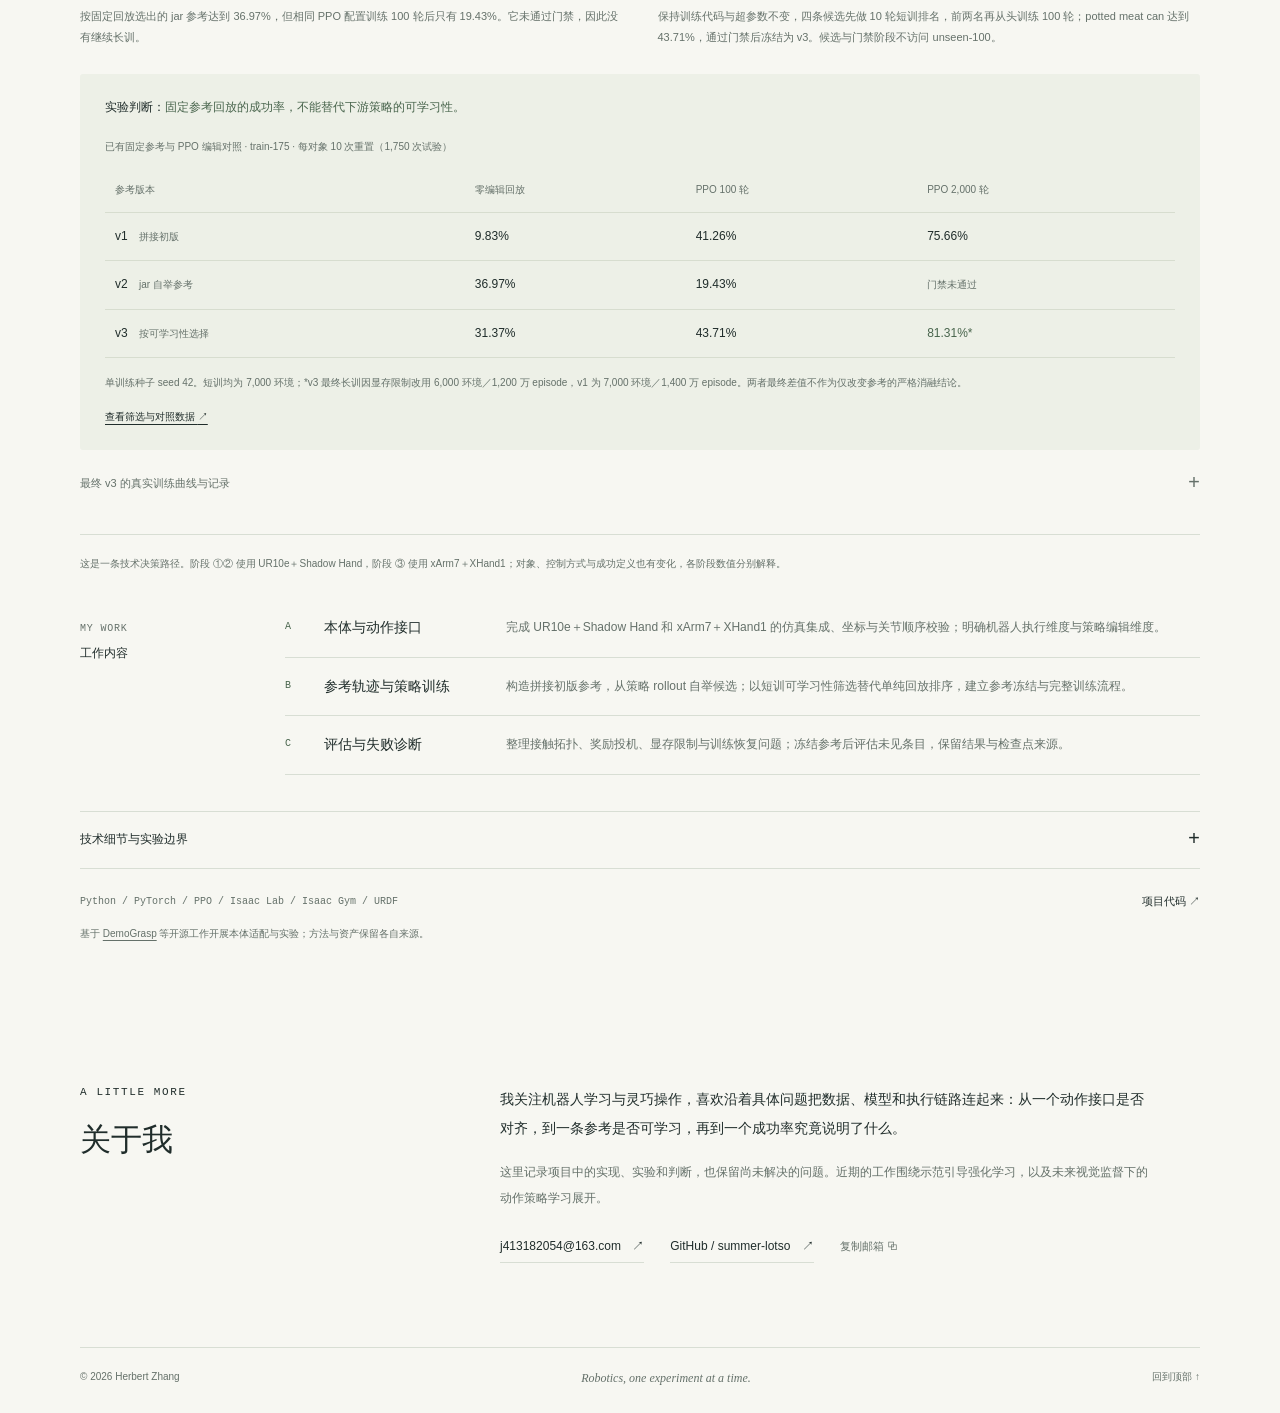
==== commit 7eec7c97: "Replace WAM diagram with supplied image without footer notes" ====
--- a/index.html
+++ b/index.html
@@ -63,12 +63,10 @@
 
         <div class="story-block"><div class="block-label">BEYOND OPENPI<span>新增与适配</span></div><div class="addition-grid"><section><span class="addition-no">01</span><h3>xArm7＋XHand1 数据与动作适配</h3><p>对齐三路 RGB、任务语言与臂手状态；提取 7＋12 维关节量，处理机械臂相对动作、手部绝对目标、归一化及模型维度补齐。</p></section><section><span class="addition-no">02</span><h3>未来视觉监督链路</h3><p>增加未来光流计算、视频注册与 LeRobot 读取路径；通过冻结 VAE、投影和注意力压缩，为 Teacher 构造未来视觉 tokens。</p></section><section><span class="addition-no">03</span><h3>双分支动作训练与蒸馏</h3><p>增加 Teacher action expert、Student queries 与特征投影器；联合动作流匹配和多层余弦蒸馏，以 attention mask 控制信息可见性。</p></section><section><span class="addition-no">04</span><h3>训练配置与评估工具</h3><p>接入四任务示教数据，完成 π₀、WAM 与 π₀.₅ 的统一训练与导出；整理初始化映射、四卡训练和部署包身份核对。</p></section></div></div>
 
-        <figure class="architecture" id="wam-method" aria-labelledby="architecture-caption">
-          <div class="architecture-top"><span class="eyebrow">TRAINING</span><span>共享视觉语言前缀</span><p>当前 RGB ＋ 语言指令 <span aria-hidden="true">→</span> 视觉语言编码</p></div>
-          <div class="architecture-branches"><section class="architecture-branch teacher"><div class="branch-heading"><span class="branch-letter">T</span><h3>Teacher</h3><span class="branch-note">训练期</span></div><div class="branch-input"><span>真实未来光流</span><span aria-hidden="true">↓</span><span>冻结 VAE ＋ 注意力压缩</span><span aria-hidden="true">↓</span><strong>16 个未来视觉 tokens</strong></div><div class="expert-node">状态 ＋ 带噪动作 → Action Expert</div><span class="branch-loss">Teacher action loss</span></section><section class="architecture-branch student"><div class="branch-heading"><span class="branch-letter">S</span><h3>Student</h3><span class="branch-note">训练与推理</span></div><div class="branch-input"><span>当前观测条件</span><span aria-hidden="true">↓</span><span>可学习的未来查询</span><span aria-hidden="true">↓</span><strong>16 个 learned queries</strong></div><div class="expert-node">状态 ＋ 带噪动作 → Action Expert</div><span class="branch-loss">Student action loss</span></section></div>
-          <div class="distillation"><span>Teacher 中间表示</span><span class="distillation-arrow" aria-hidden="true">→</span><strong>多层特征蒸馏</strong><span class="distillation-arrow" aria-hidden="true">→</span><span>Student 表示</span><small>Teacher 目标侧停止梯度 · 分支间 attention 隔离</small></div>
-          <div class="inference"><span class="eyebrow">INFERENCE</span><p>当前图像、语言与状态 <span aria-hidden="true">→</span> <strong>Student</strong> <span aria-hidden="true">→</span> 动作序列</p></div>
-          <figcaption id="architecture-caption">训练使用未来监督；动作采样只运行 Student，无需真实未来图像或光流。</figcaption>
+        <figure class="wam-architecture-image" id="wam-method">
+          <a href="assets/wam/architecture-1117.webp" aria-label="放大查看 π₀ Latent WAM 架构图">
+            <img src="assets/wam/architecture-1117.webp" width="3836" height="1640" loading="lazy" decoding="async" alt="π₀ Latent WAM 的教师学生训练、未来视觉编码与学生策略部署架构。">
+          </a>
         </figure>
 
 
--- a/wam-evaluation.css
+++ b/wam-evaluation.css
@@ -18,3 +18,8 @@
 @media(max-width:540px){.wam-scope-map{grid-template-columns:1fr;gap:10px}.wam-scope-map>a{display:grid;grid-template-columns:115px 1fr;gap:5px 12px}.wam-scope-map span{grid-row:1/3;padding-top:3px}.wam-scope-map strong{font-size:15px;margin:0}.wam-scope-map p{font-size:11px}.wam-transfer-layout>div>p{font-size:12px}.wam-transfer-heading h4{font-size:19px}}
 .wam-transfer-layout>div,.wam-transfer-film{min-width:0}
 @media(max-width:540px){.wam-followup .wam-record-scroll .wam-record-table{min-width:0;table-layout:fixed;width:100%}.wam-followup .wam-record-table th,.wam-followup .wam-record-table td{font-size:10px;padding:10px 4px;overflow-wrap:anywhere}}
+
+.wam-architecture-image{margin-top:38px;scroll-margin-top:28px}
+.wam-architecture-image a{display:block;cursor:zoom-in}
+.wam-architecture-image img{display:block;width:100%;height:auto}
+@media(max-width:760px){.wam-architecture-image{margin-top:28px}}
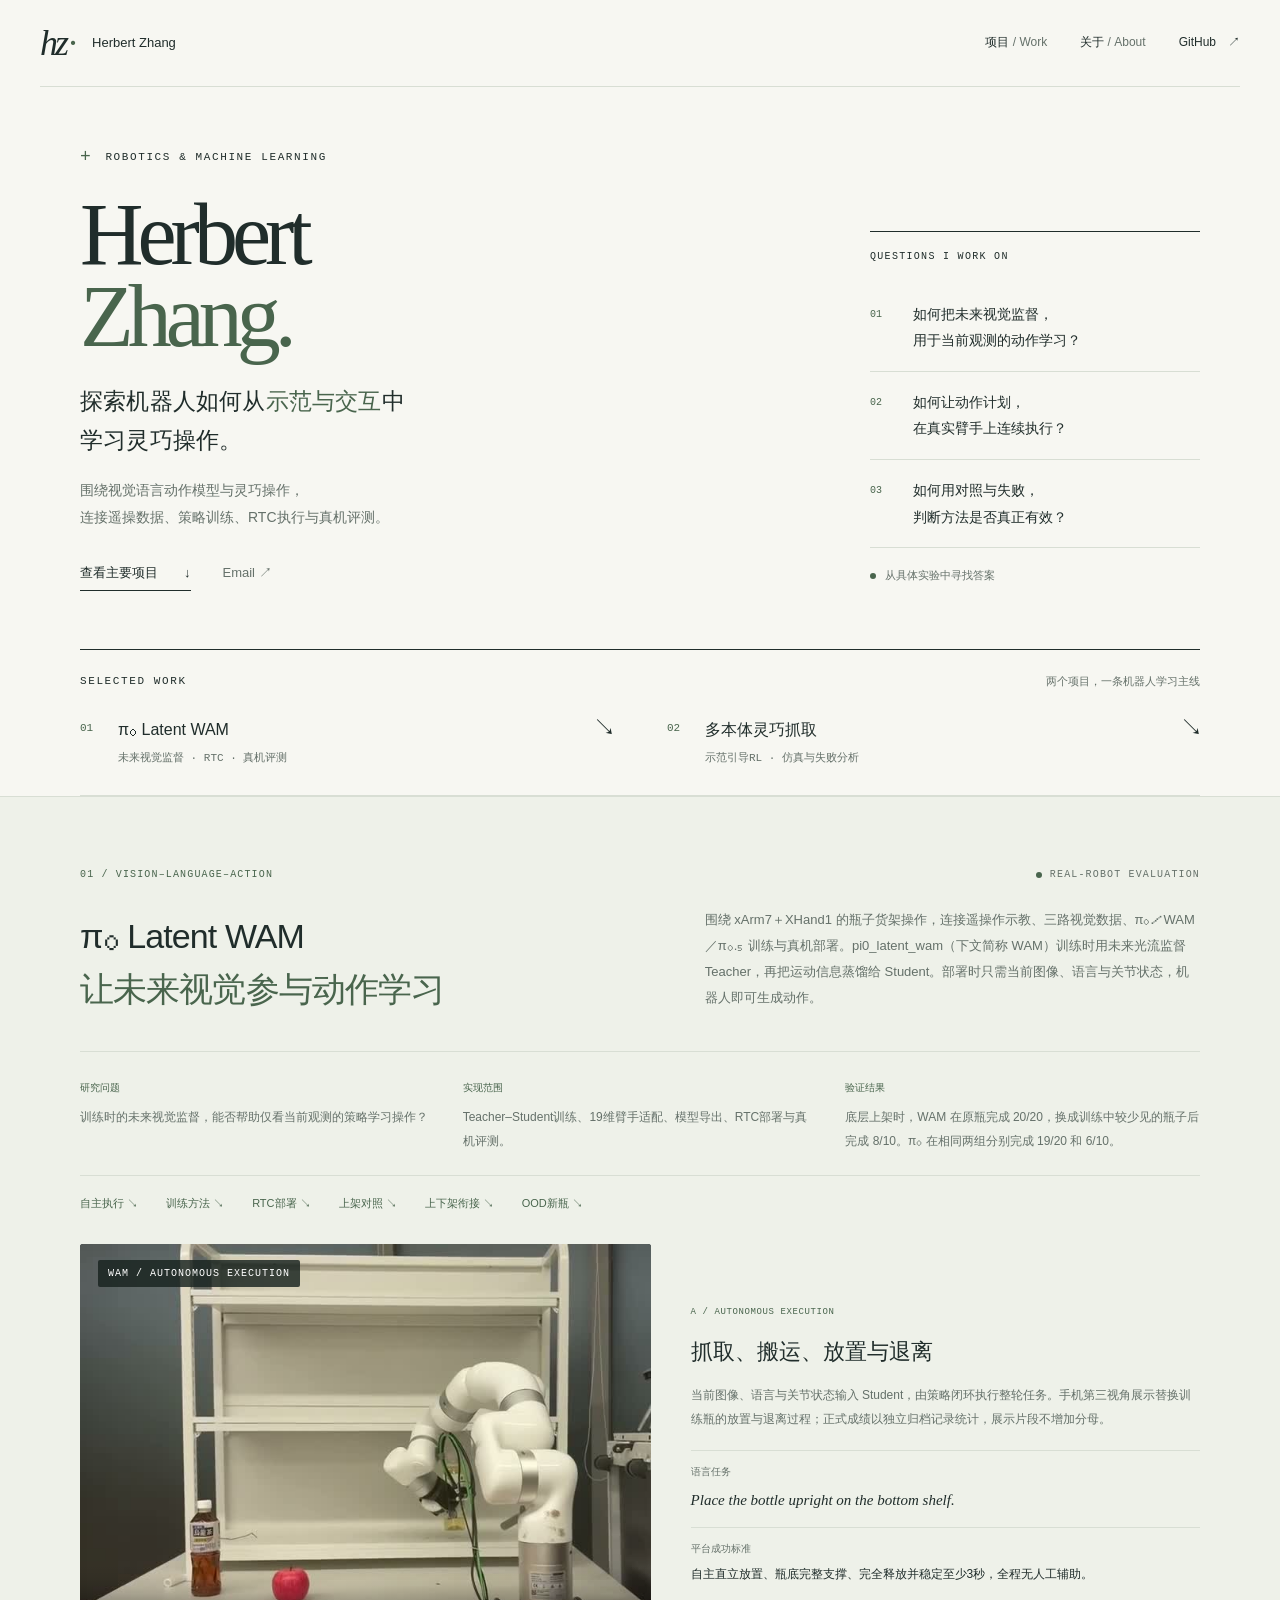
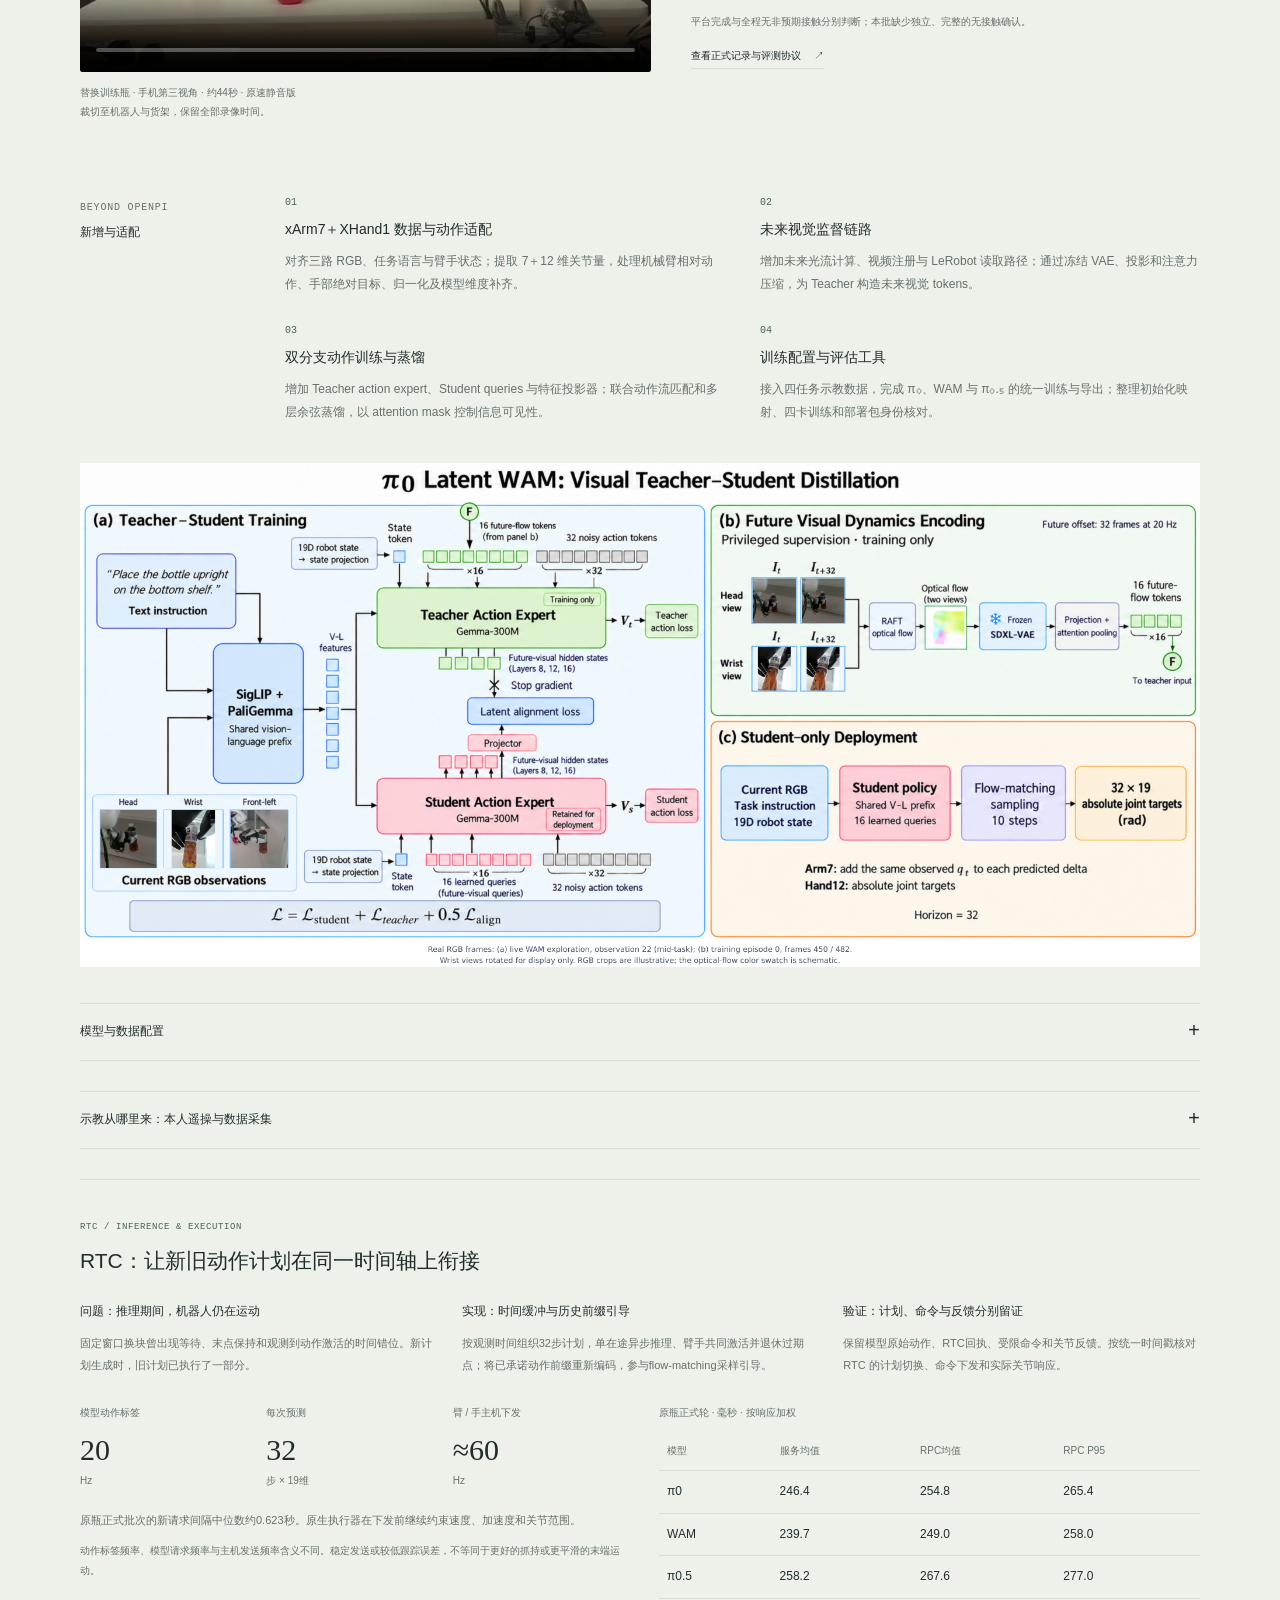
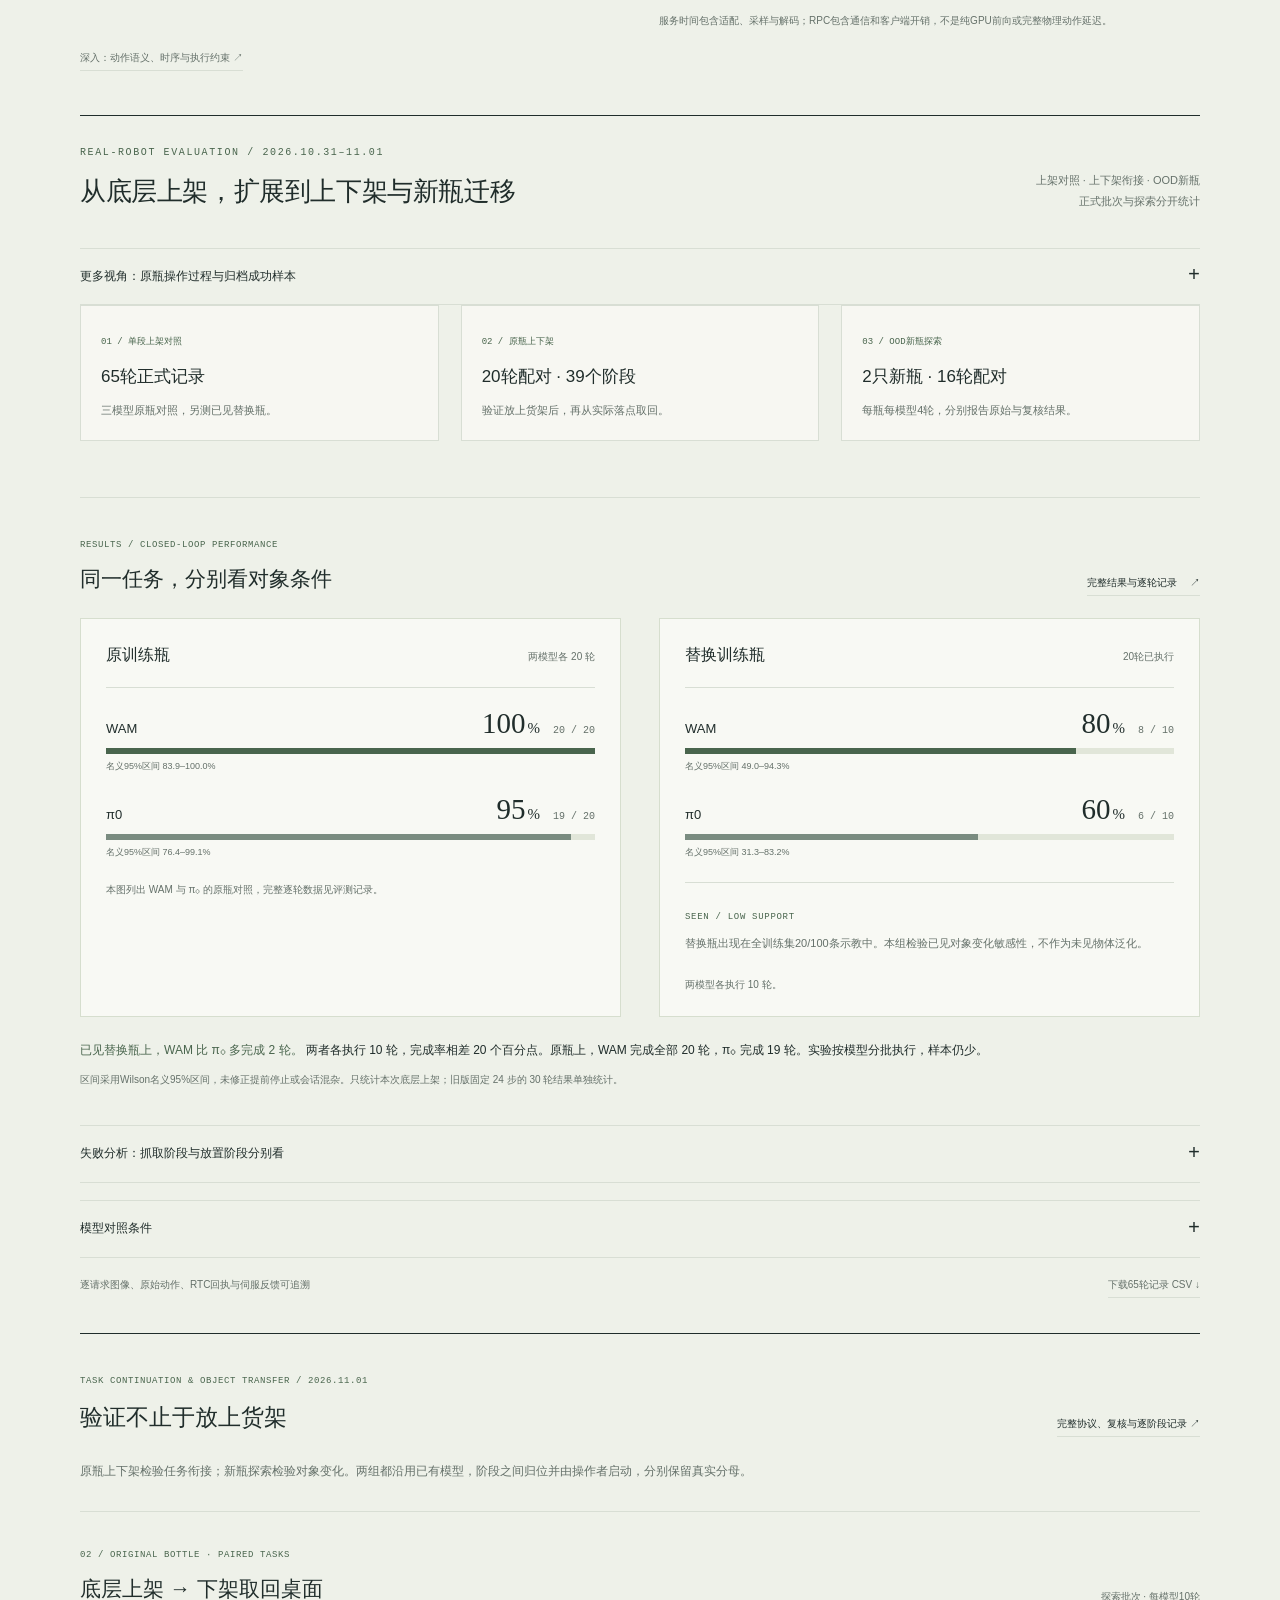
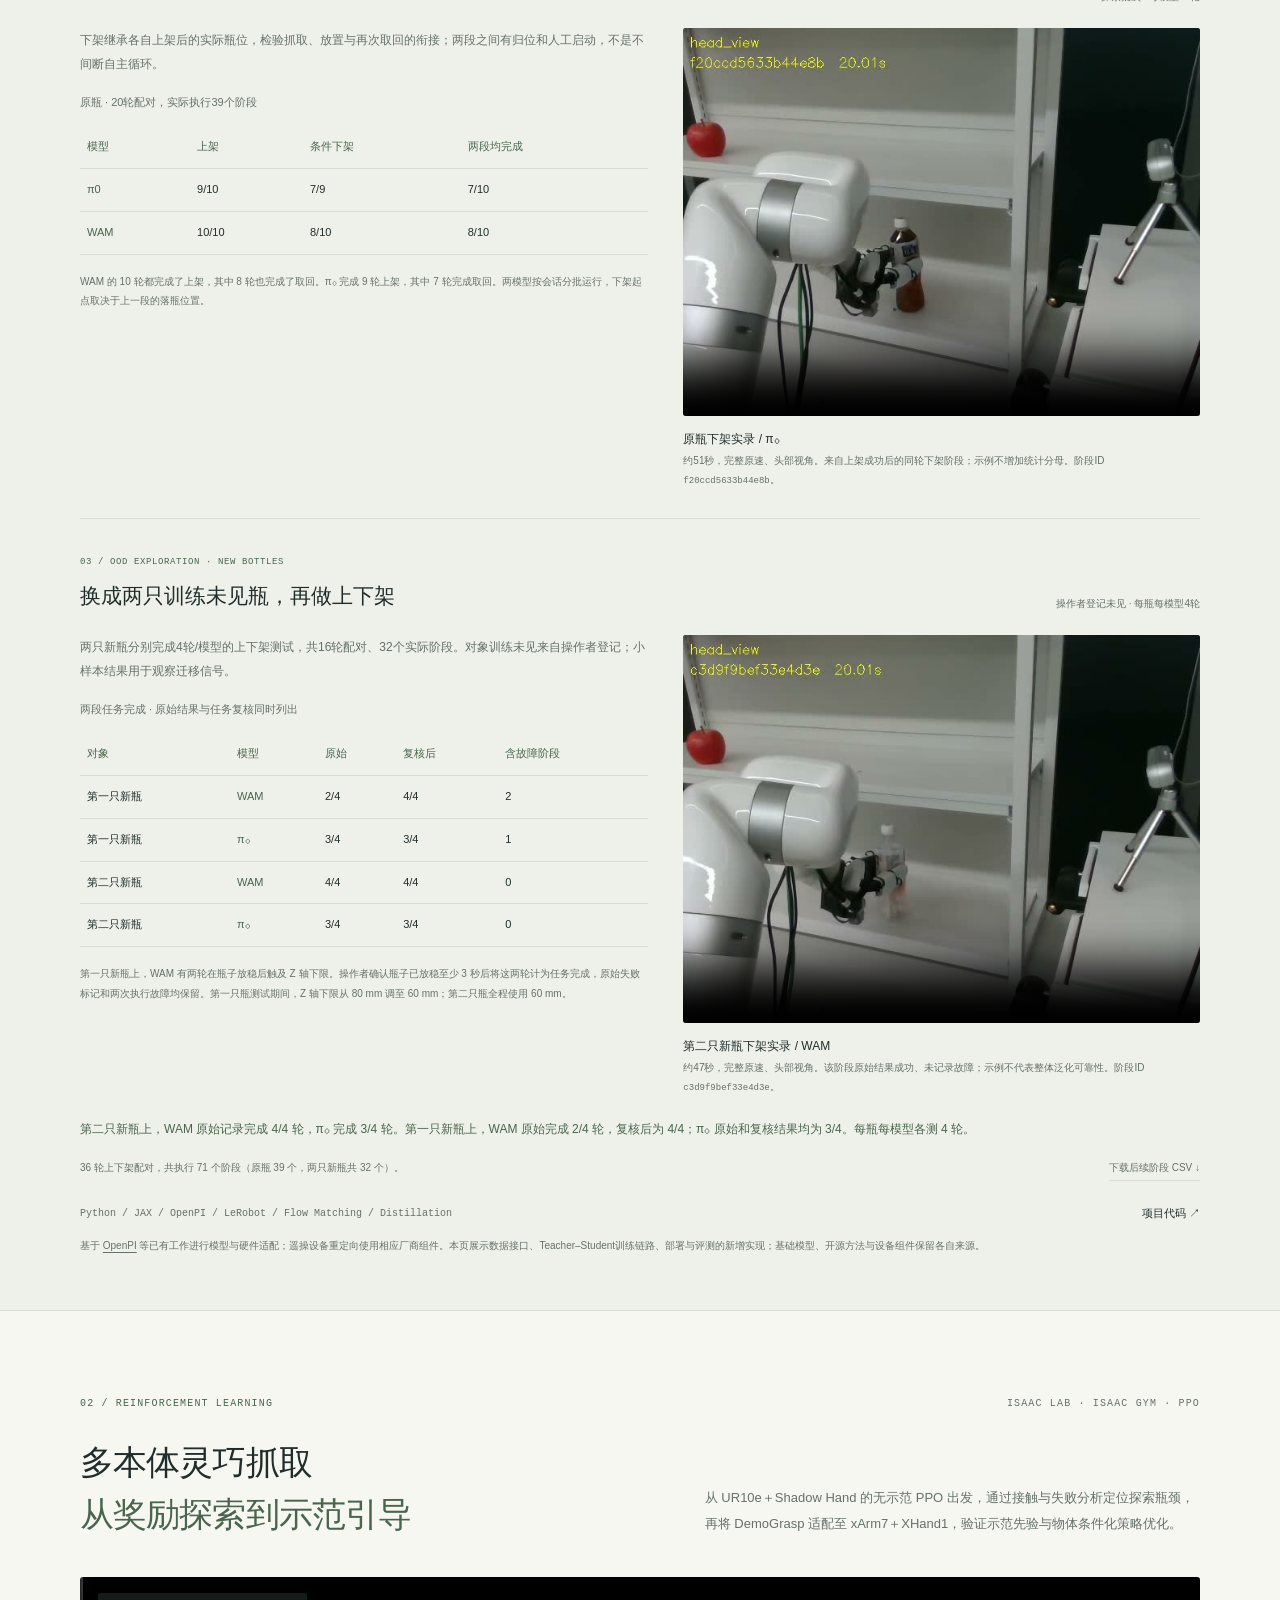
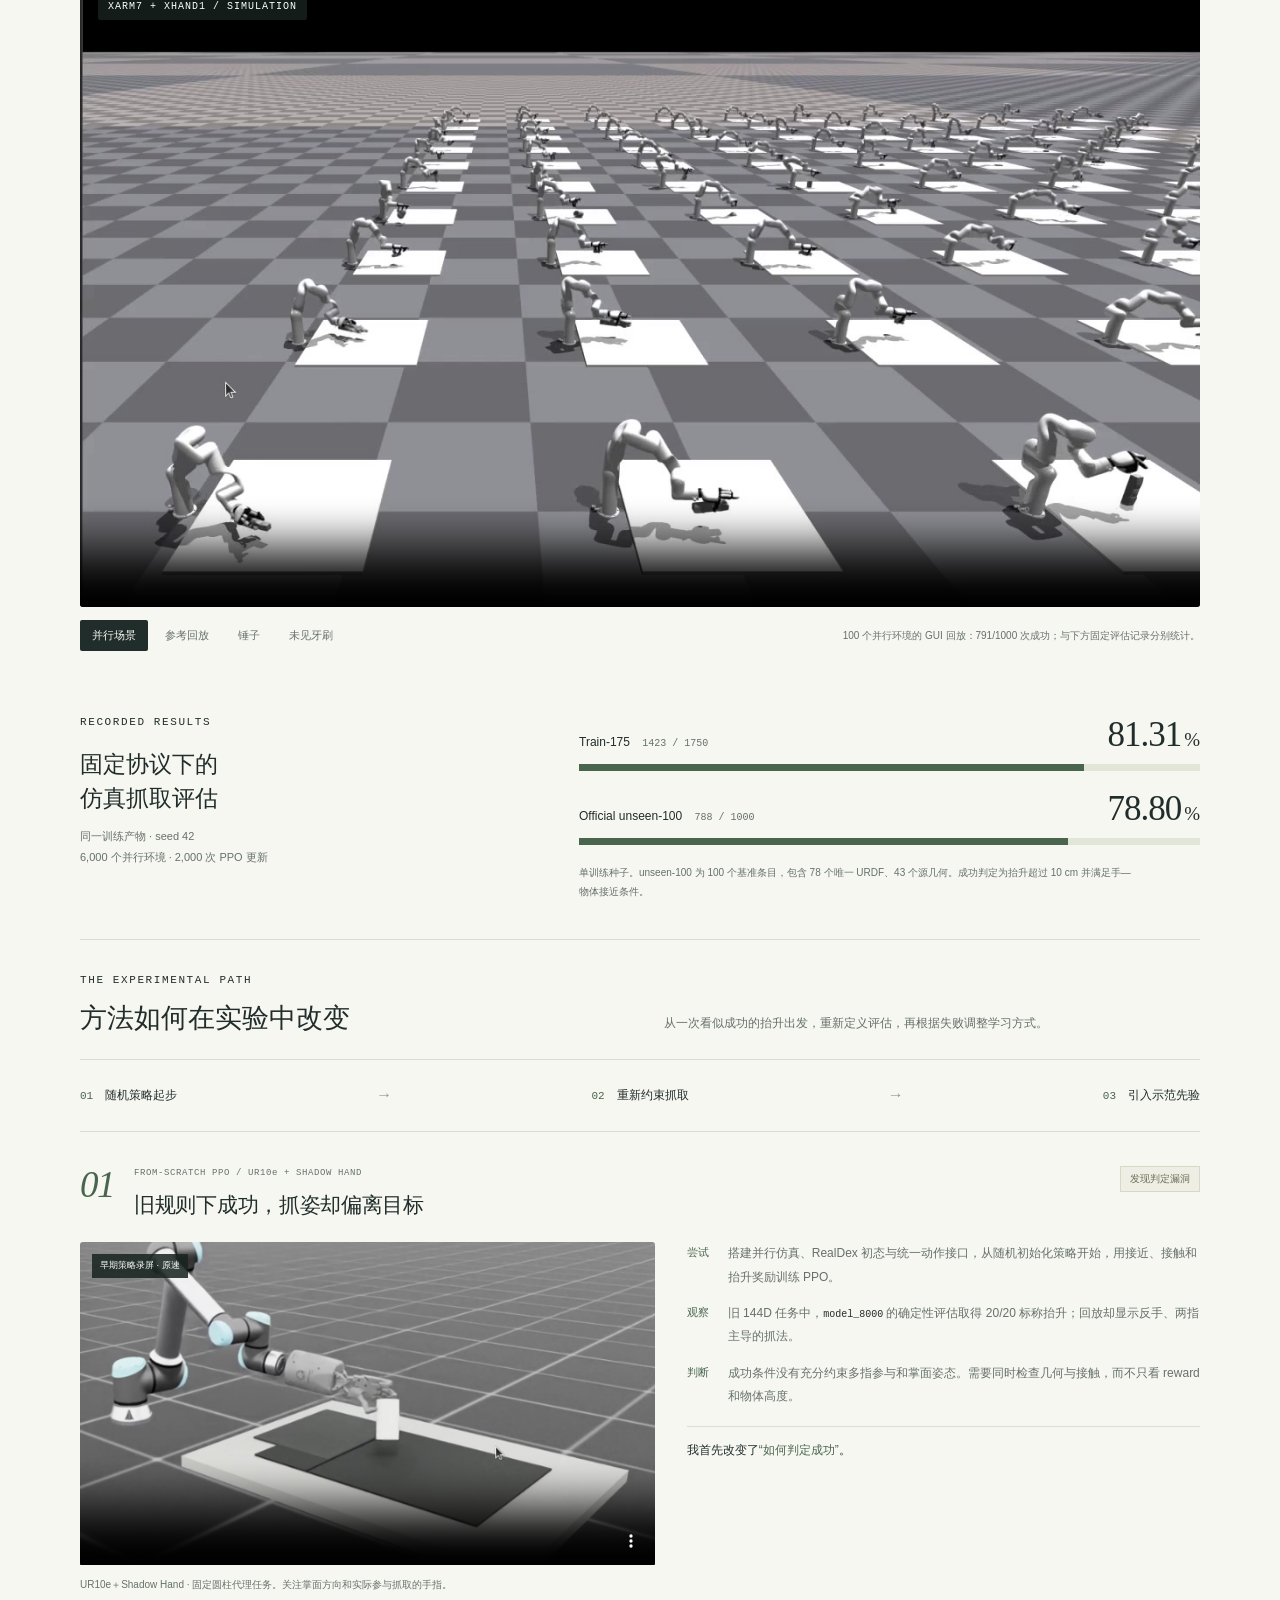
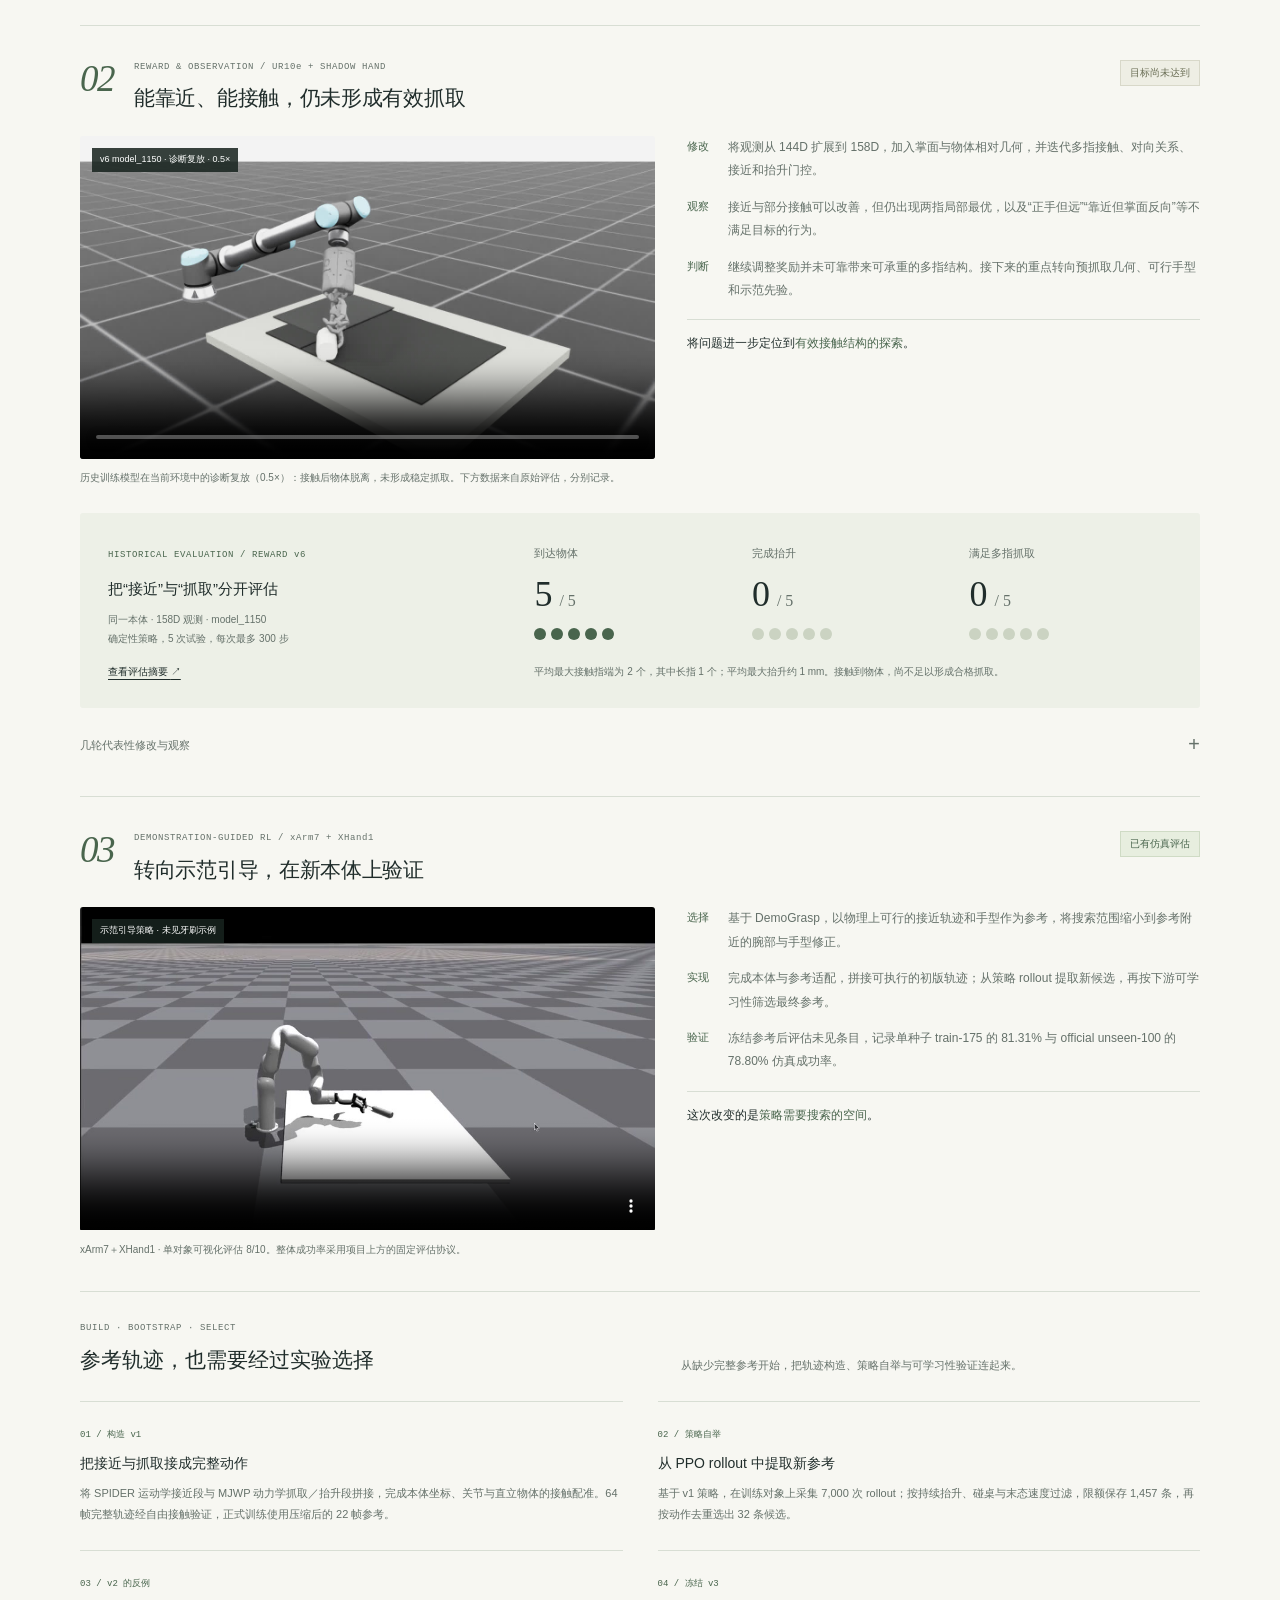
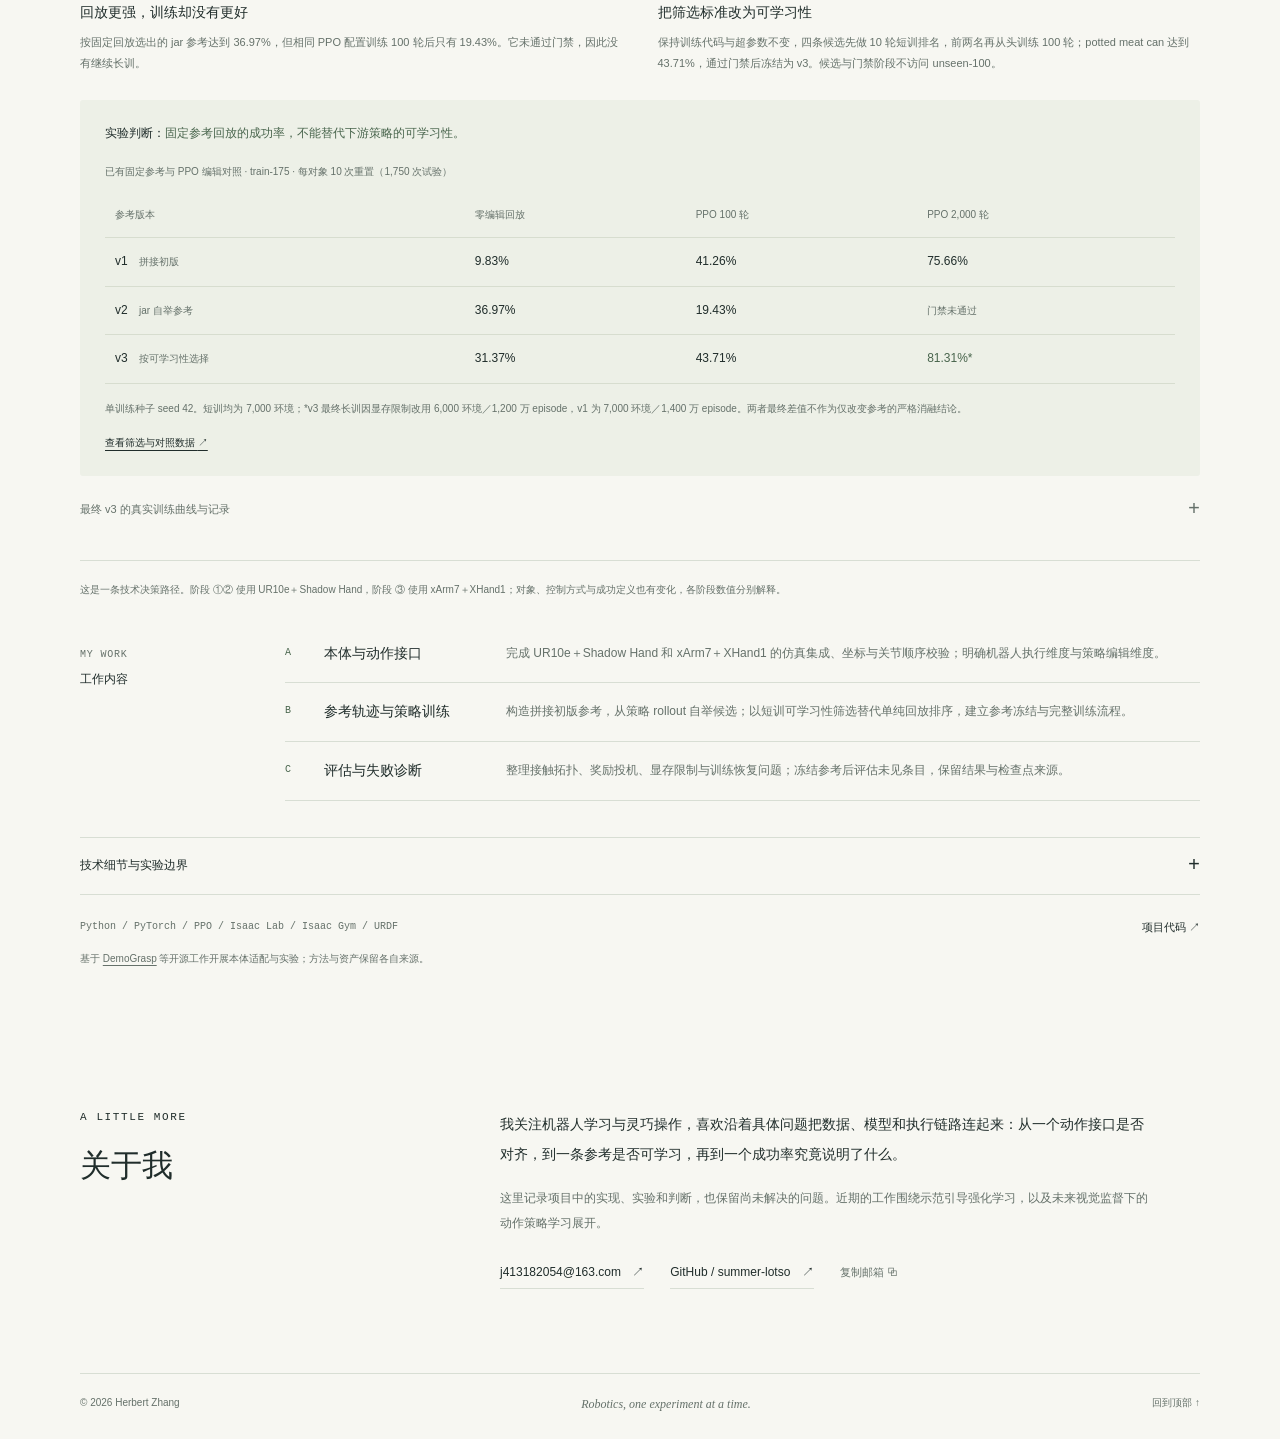
==== commit 17308693: "Use the original supplied PNG for the WAM diagram" ====
--- a/index.html
+++ b/index.html
@@ -64,8 +64,8 @@
         <div class="story-block"><div class="block-label">BEYOND OPENPI<span>新增与适配</span></div><div class="addition-grid"><section><span class="addition-no">01</span><h3>xArm7＋XHand1 数据与动作适配</h3><p>对齐三路 RGB、任务语言与臂手状态；提取 7＋12 维关节量，处理机械臂相对动作、手部绝对目标、归一化及模型维度补齐。</p></section><section><span class="addition-no">02</span><h3>未来视觉监督链路</h3><p>增加未来光流计算、视频注册与 LeRobot 读取路径；通过冻结 VAE、投影和注意力压缩，为 Teacher 构造未来视觉 tokens。</p></section><section><span class="addition-no">03</span><h3>双分支动作训练与蒸馏</h3><p>增加 Teacher action expert、Student queries 与特征投影器；联合动作流匹配和多层余弦蒸馏，以 attention mask 控制信息可见性。</p></section><section><span class="addition-no">04</span><h3>训练配置与评估工具</h3><p>接入四任务示教数据，完成 π₀、WAM 与 π₀.₅ 的统一训练与导出；整理初始化映射、四卡训练和部署包身份核对。</p></section></div></div>
 
         <figure class="wam-architecture-image" id="wam-method">
-          <a href="assets/wam/architecture-1117.webp" aria-label="放大查看 π₀ Latent WAM 架构图">
-            <img src="assets/wam/architecture-1117.webp" width="3836" height="1640" loading="lazy" decoding="async" alt="π₀ Latent WAM 的教师学生训练、未来视觉编码与学生策略部署架构。">
+          <a href="assets/wam/architecture-1117.png" aria-label="放大查看 π₀ Latent WAM 架构图">
+            <img src="assets/wam/architecture-1117.png" width="3836" height="1728" loading="lazy" decoding="async" alt="π₀ Latent WAM 的教师学生训练、未来视觉编码与学生策略部署架构。">
           </a>
         </figure>
 
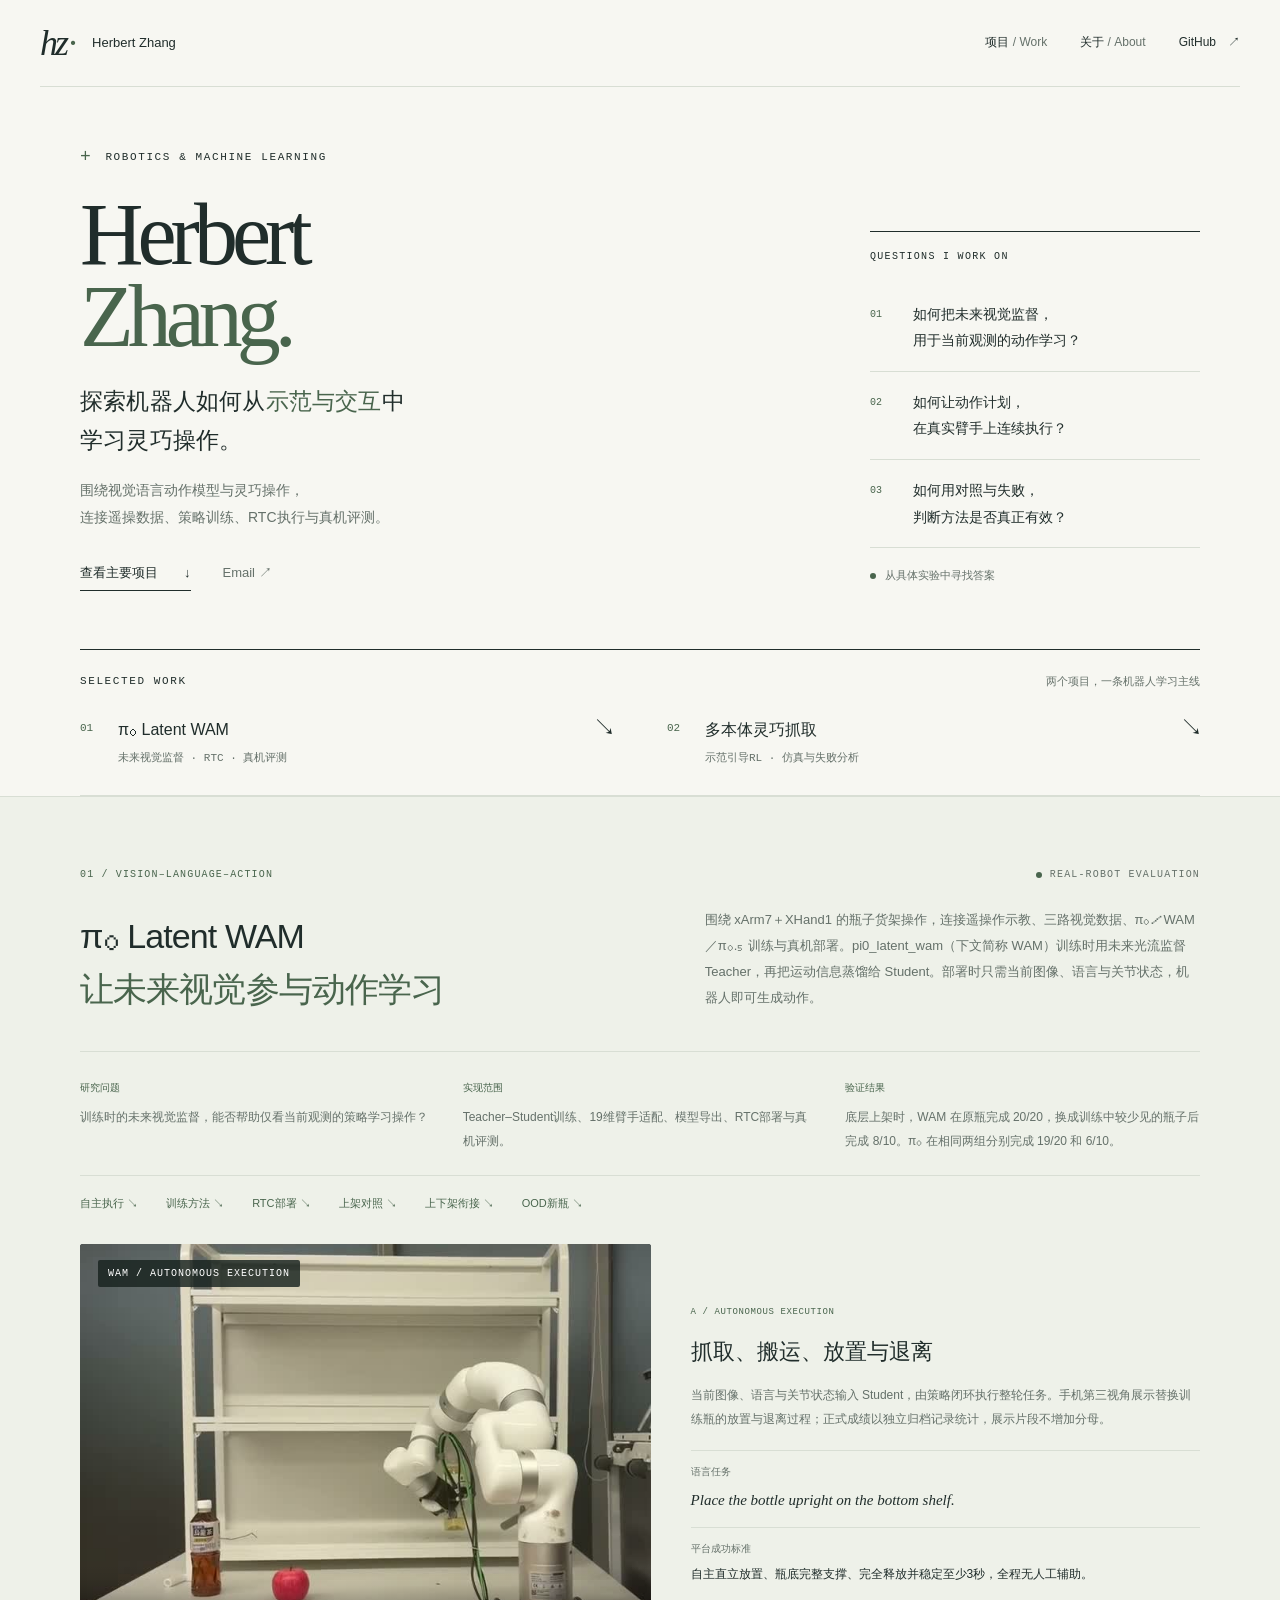
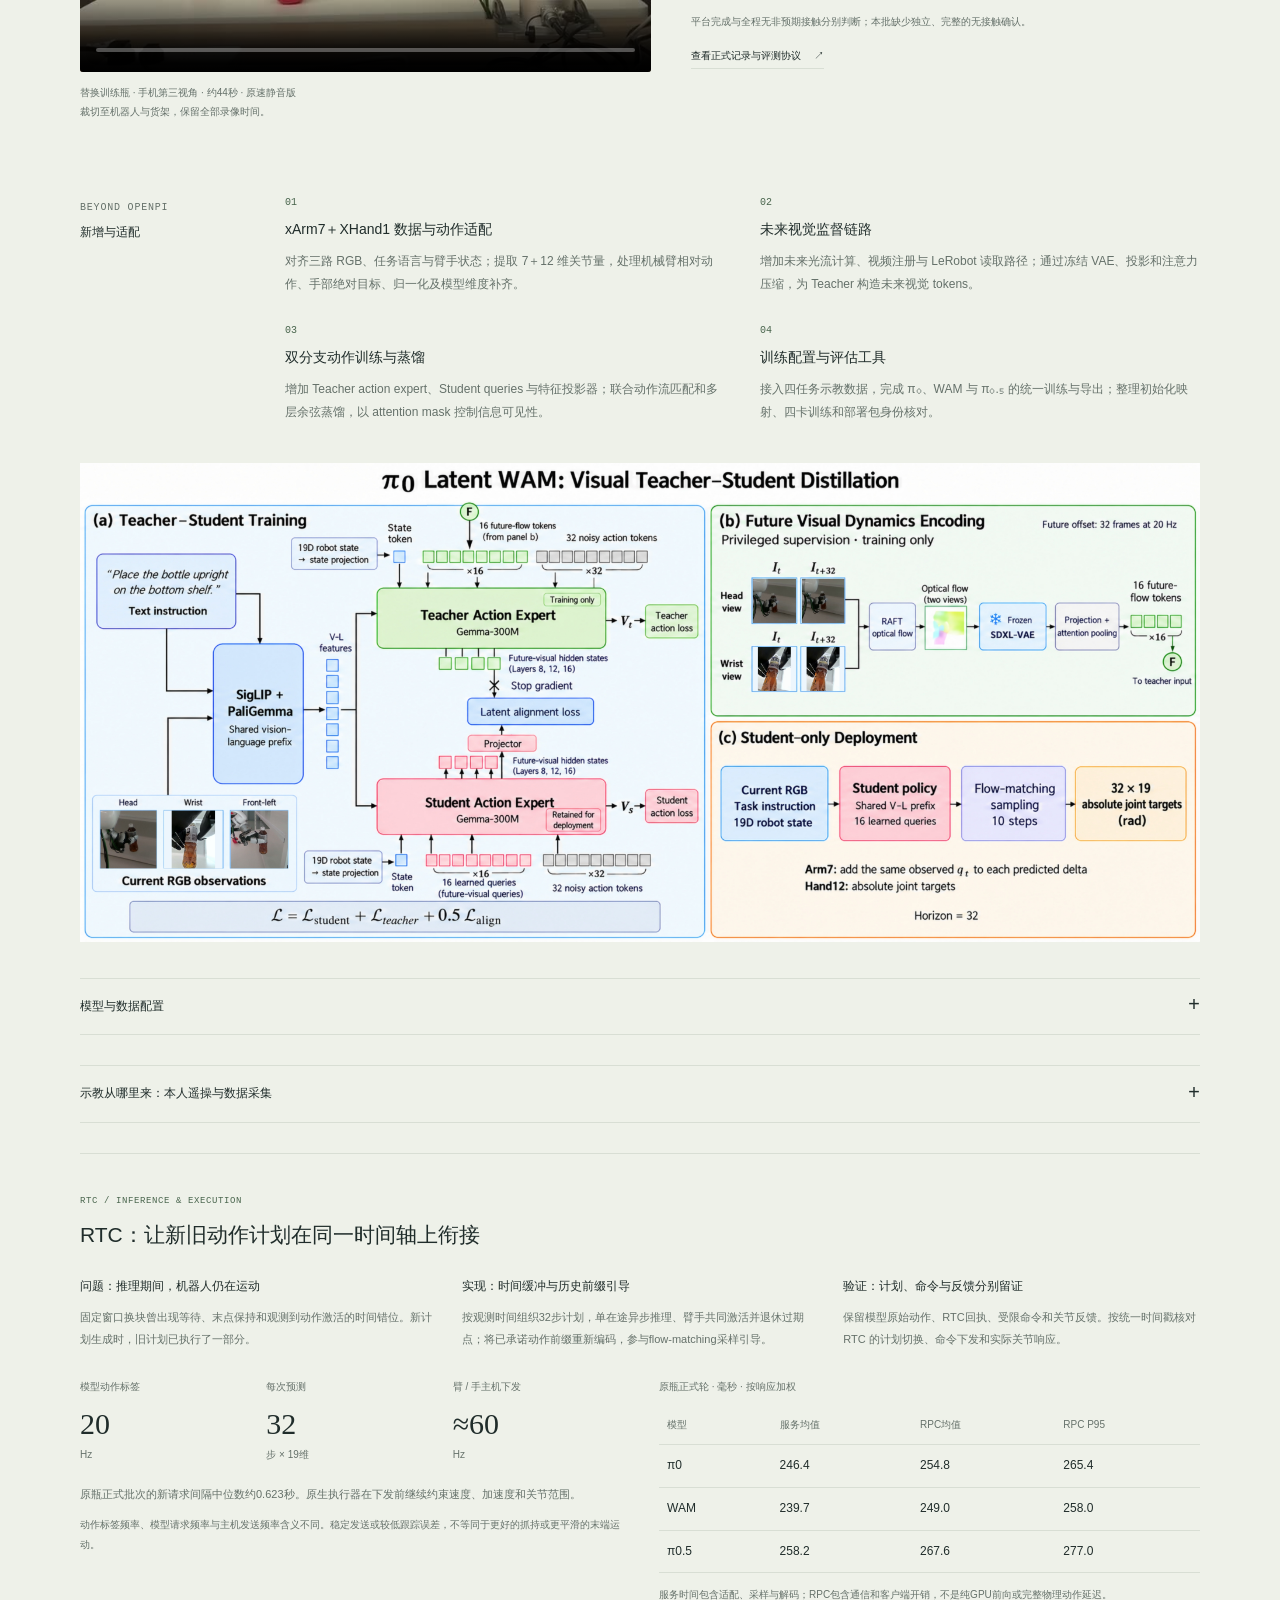
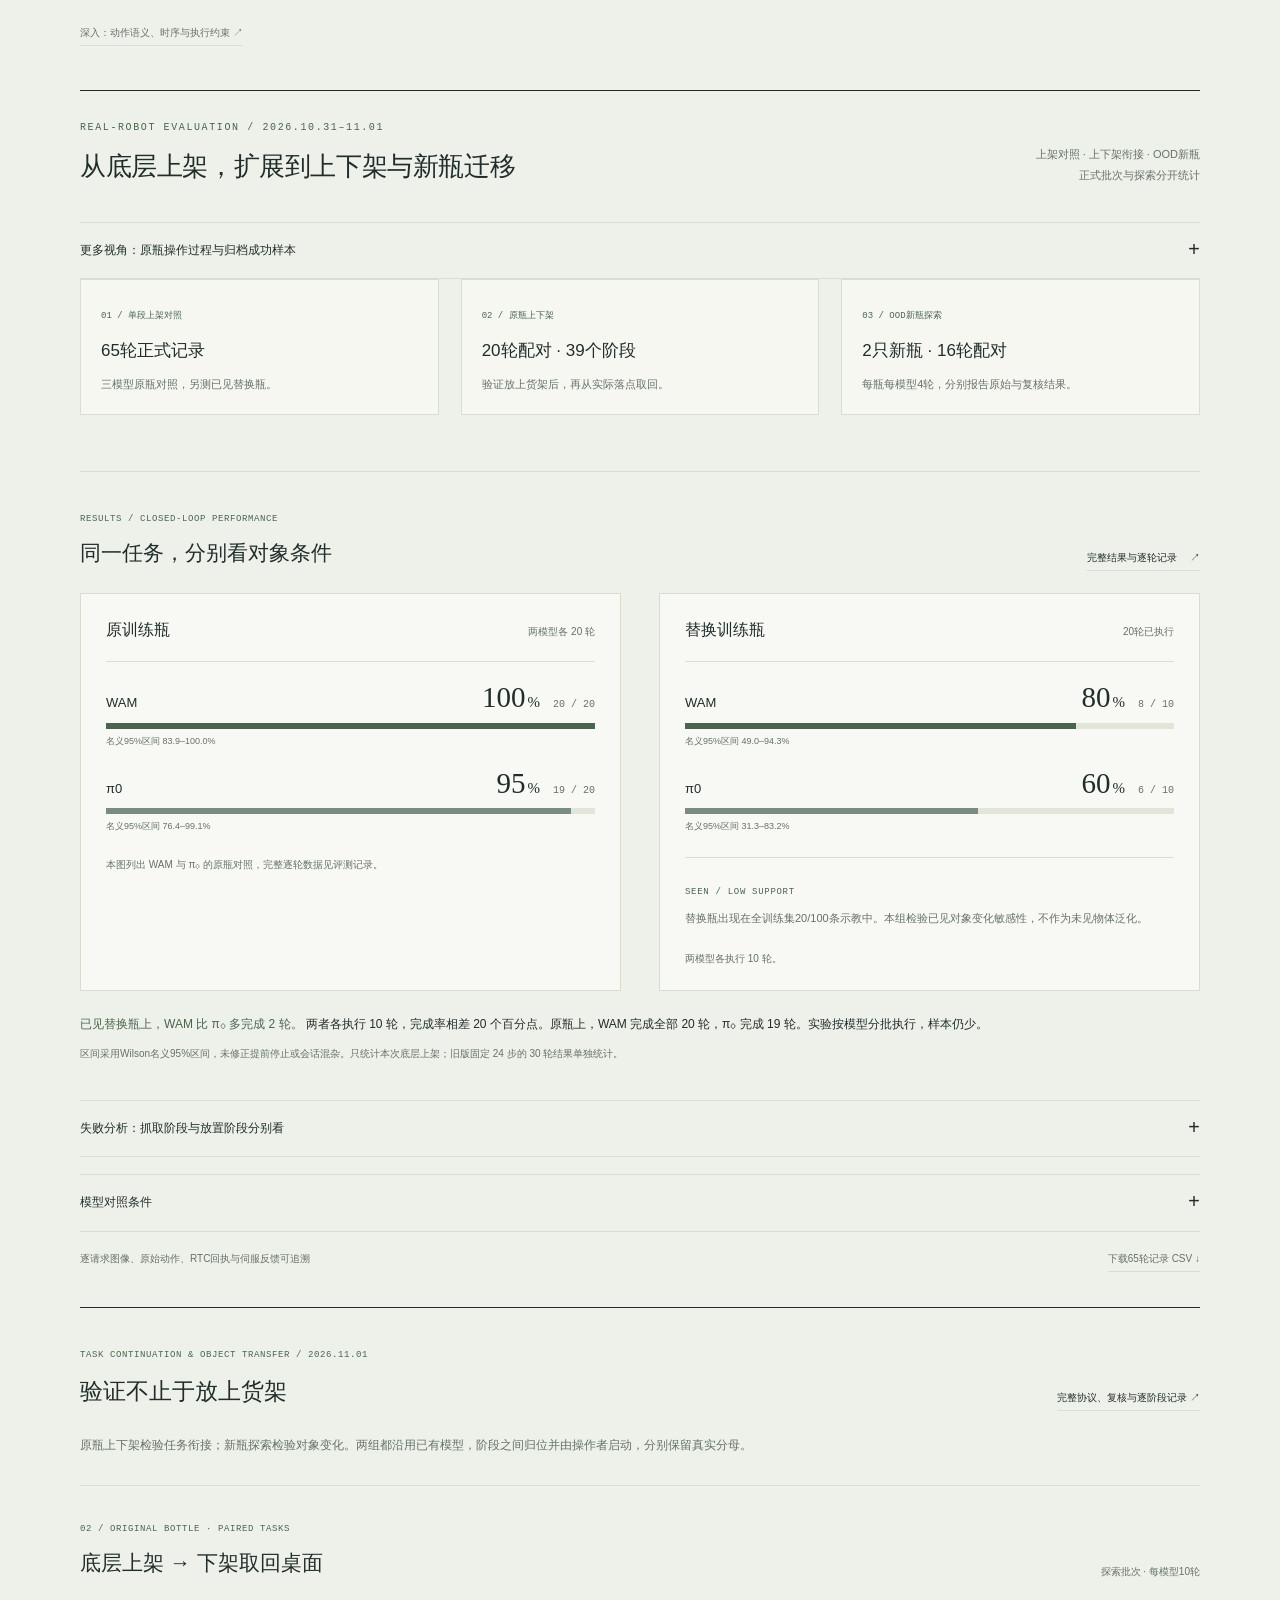
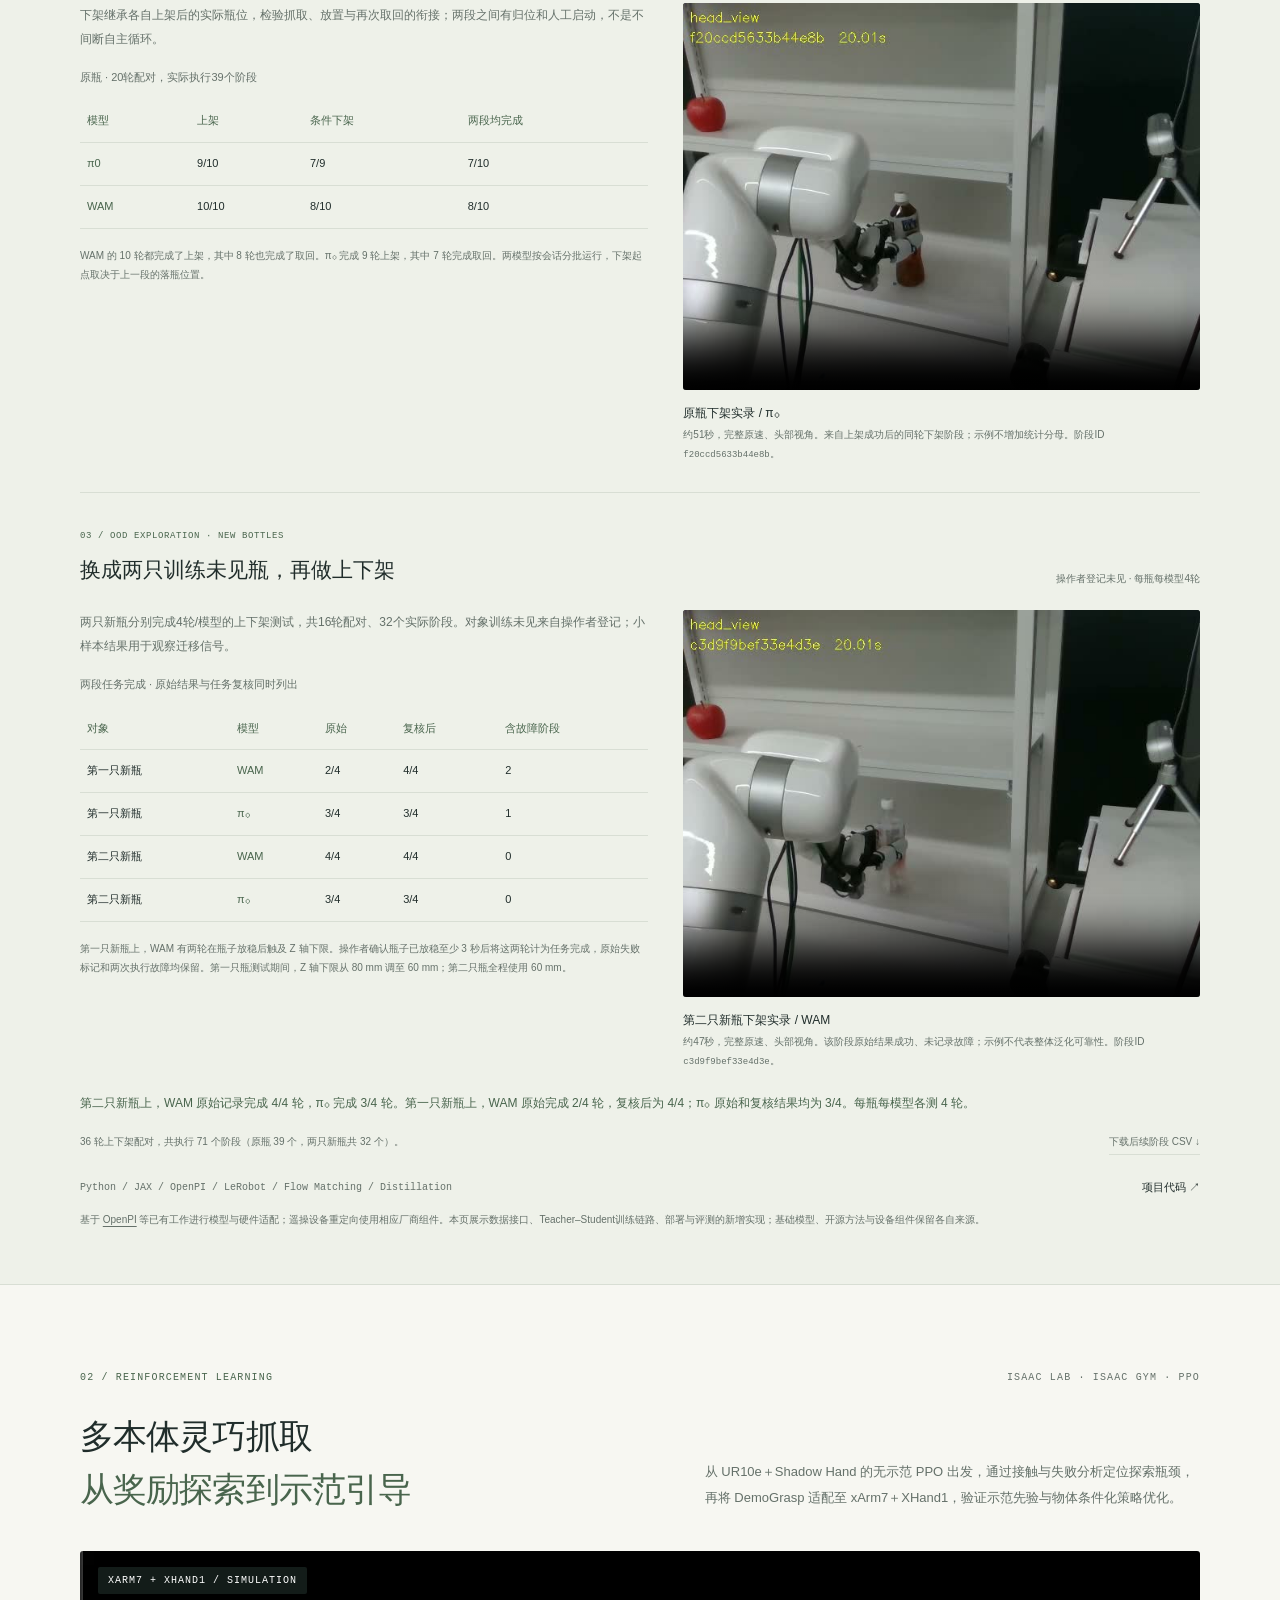
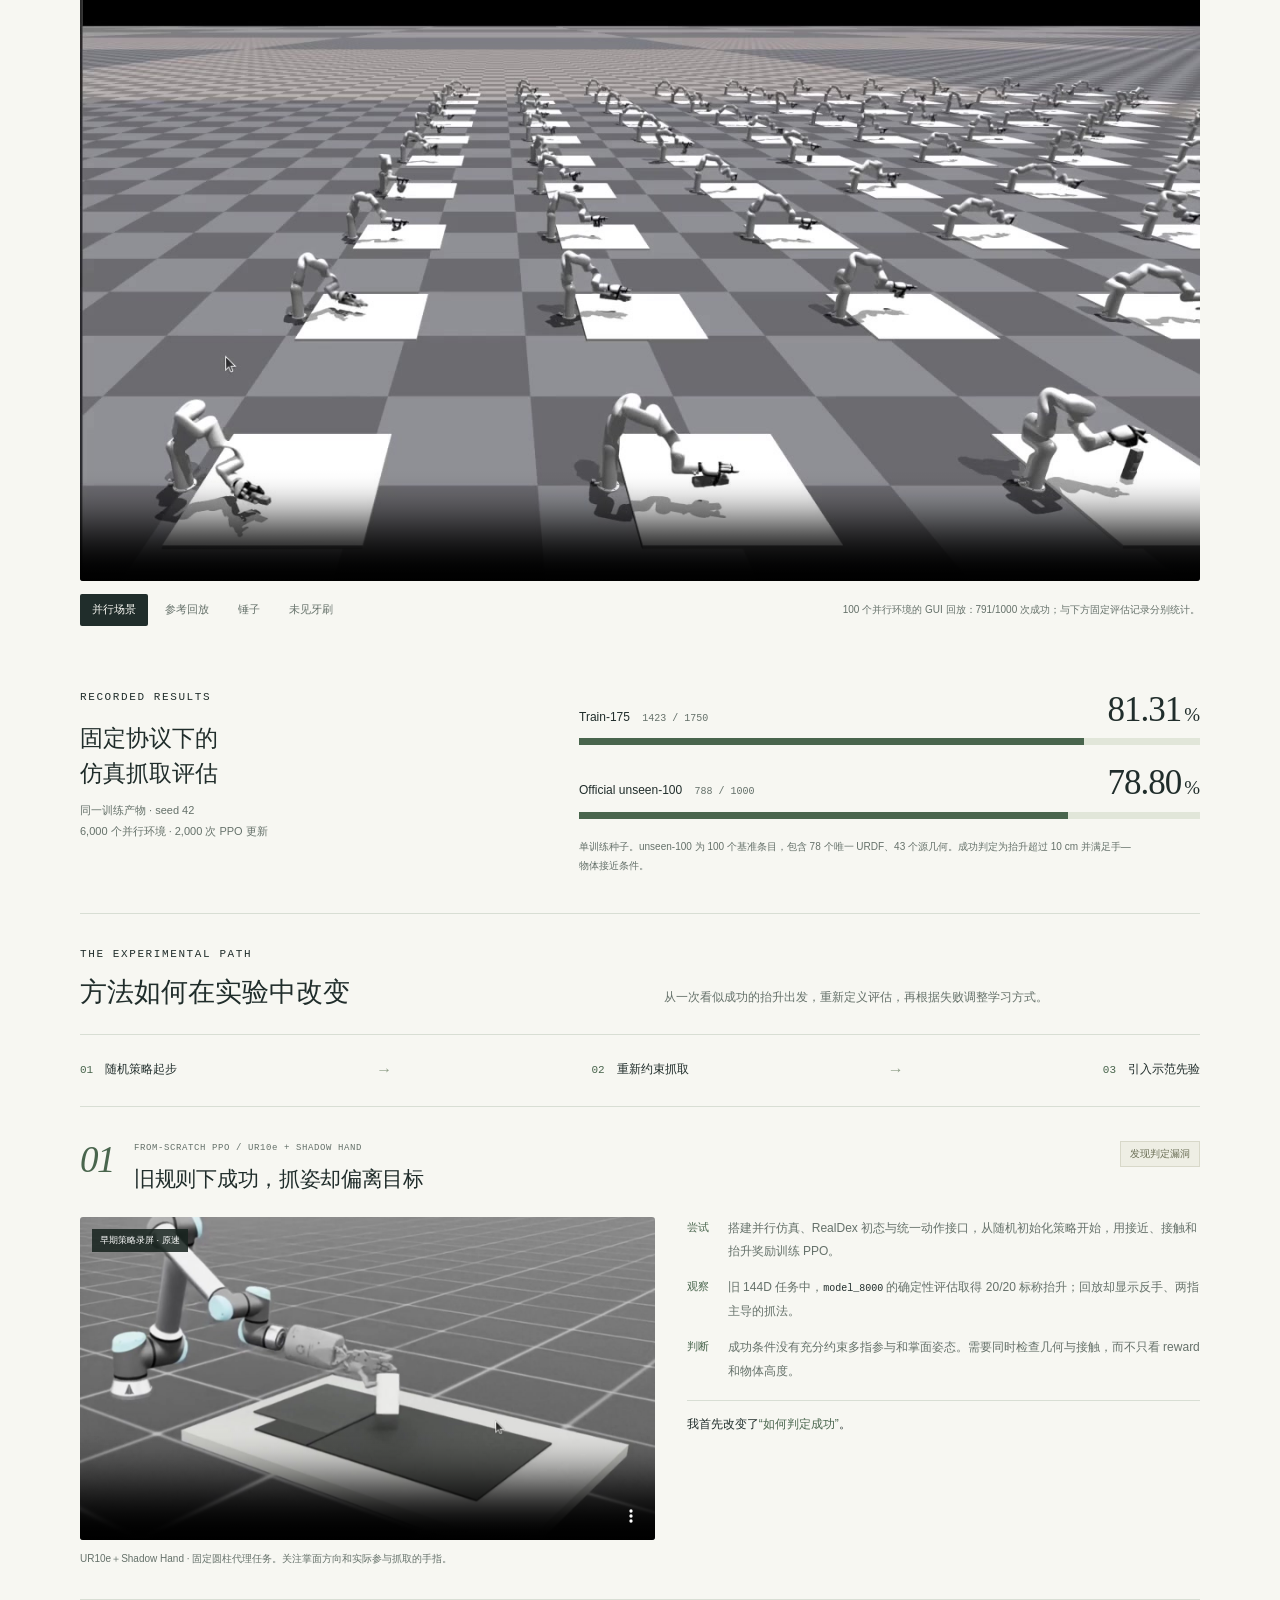
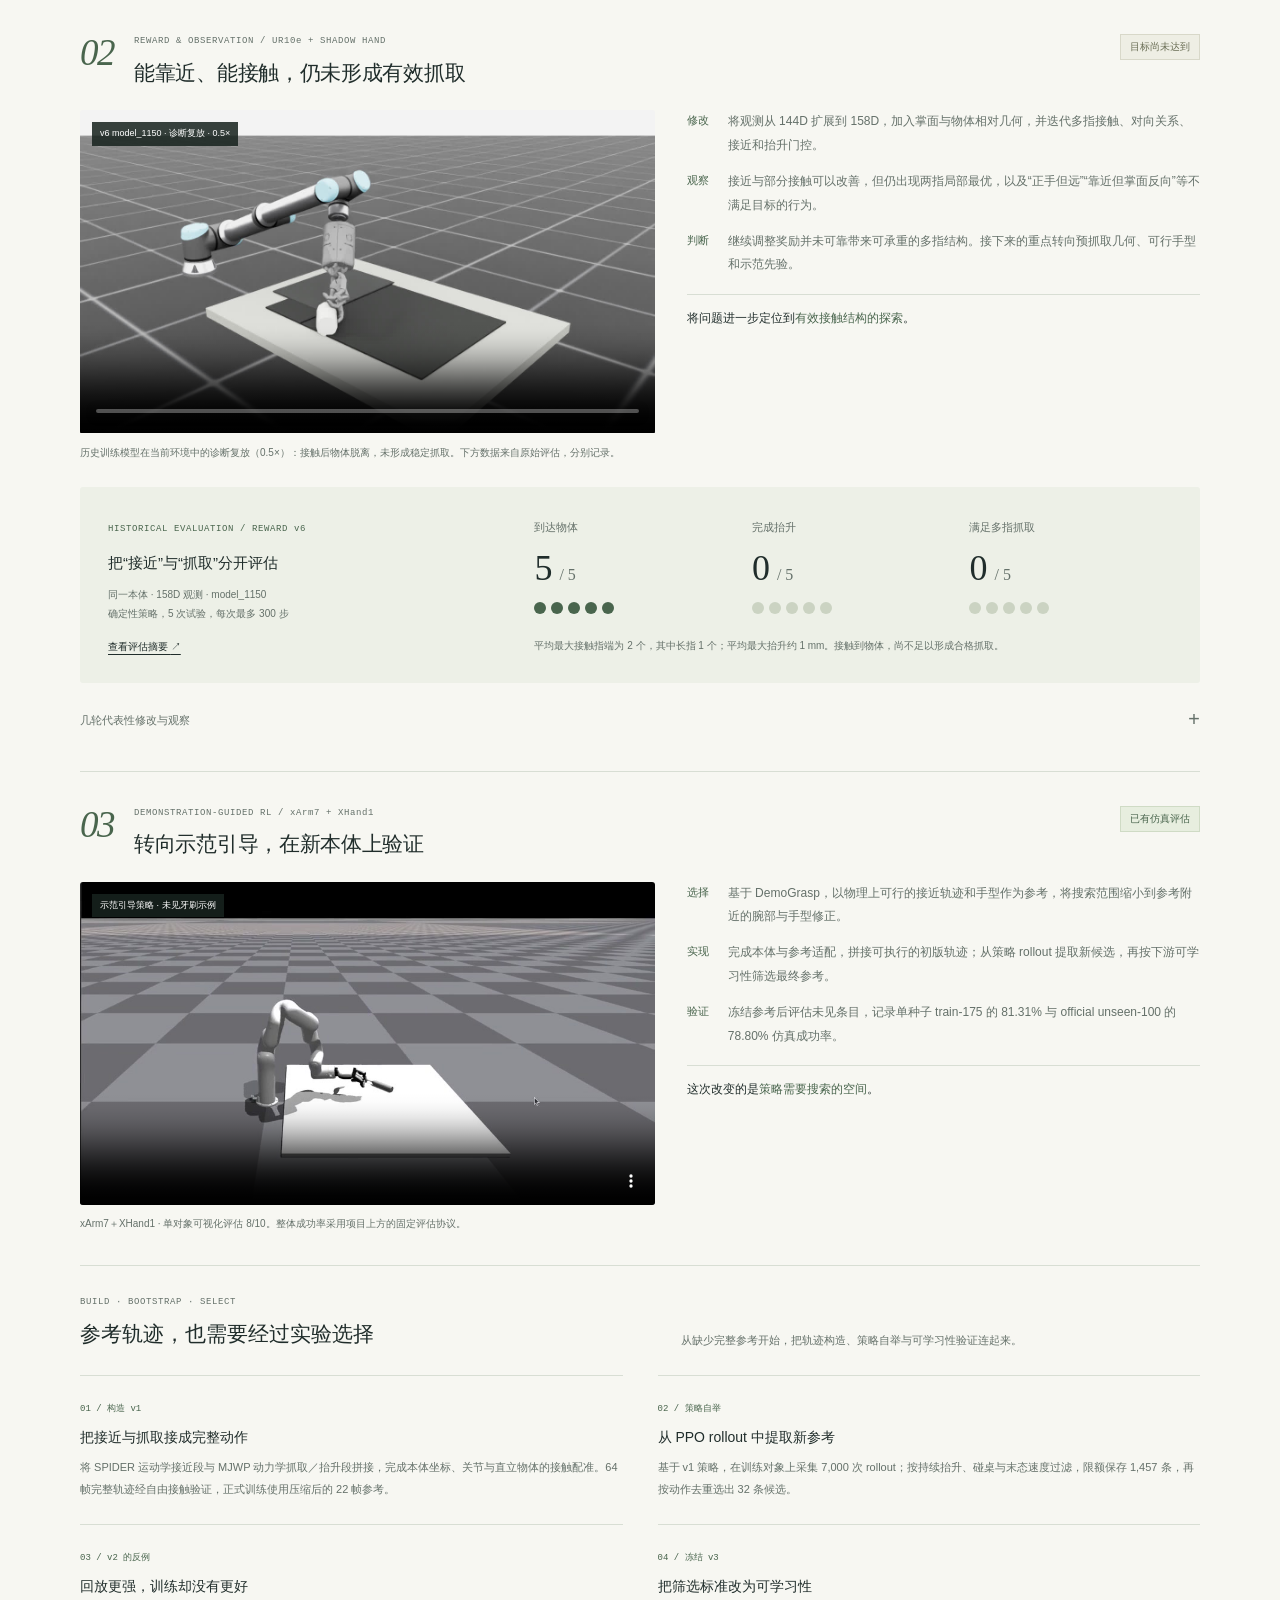
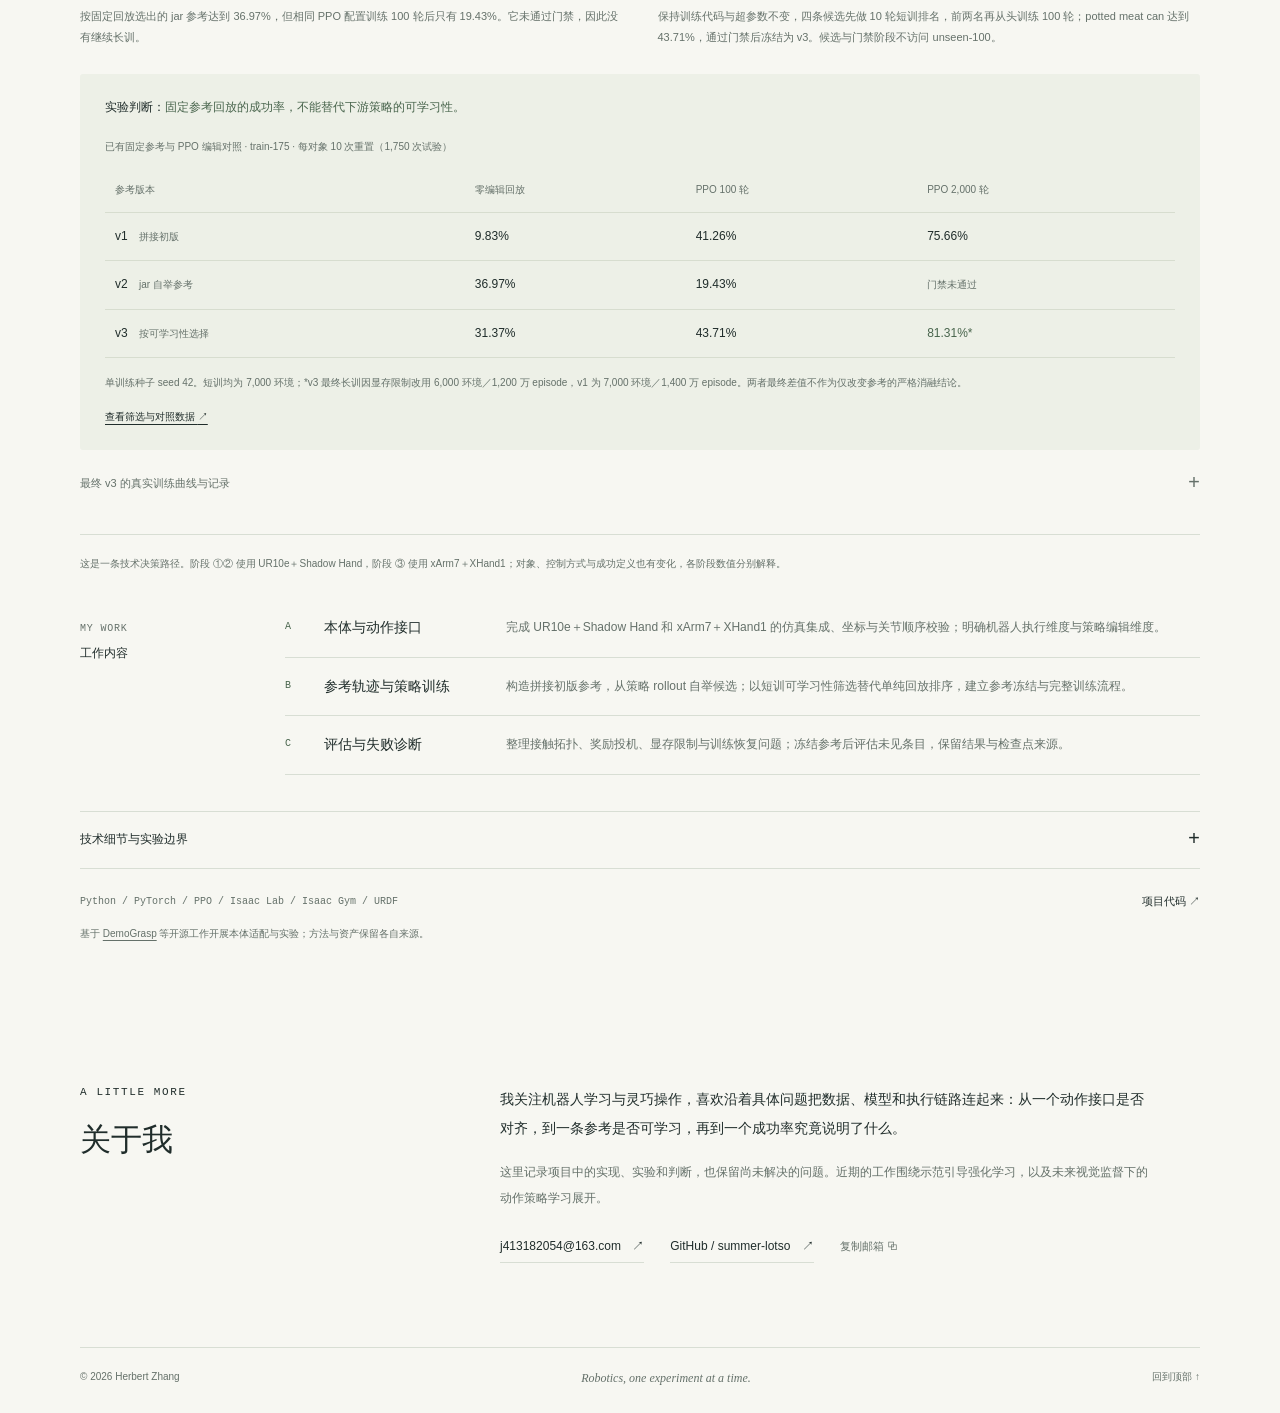
==== commit 18d2cce2: "Remove PNG footer notes and enforce intrinsic image proportions" ====
--- a/index.html
+++ b/index.html
@@ -14,7 +14,7 @@
   <link rel="icon" href="assets/favicon.svg" type="image/svg+xml">
   <link rel="stylesheet" href="styles.css">
   <link rel="stylesheet" href="journey.css">
-  <link rel="stylesheet" href="wam-evaluation.css">
+  <link rel="stylesheet" href="wam-evaluation.css?v=20261117-image-ratio">
   <script src="app.js" defer></script>
 </head>
 <body id="top">
@@ -64,8 +64,8 @@
         <div class="story-block"><div class="block-label">BEYOND OPENPI<span>新增与适配</span></div><div class="addition-grid"><section><span class="addition-no">01</span><h3>xArm7＋XHand1 数据与动作适配</h3><p>对齐三路 RGB、任务语言与臂手状态；提取 7＋12 维关节量，处理机械臂相对动作、手部绝对目标、归一化及模型维度补齐。</p></section><section><span class="addition-no">02</span><h3>未来视觉监督链路</h3><p>增加未来光流计算、视频注册与 LeRobot 读取路径；通过冻结 VAE、投影和注意力压缩，为 Teacher 构造未来视觉 tokens。</p></section><section><span class="addition-no">03</span><h3>双分支动作训练与蒸馏</h3><p>增加 Teacher action expert、Student queries 与特征投影器；联合动作流匹配和多层余弦蒸馏，以 attention mask 控制信息可见性。</p></section><section><span class="addition-no">04</span><h3>训练配置与评估工具</h3><p>接入四任务示教数据，完成 π₀、WAM 与 π₀.₅ 的统一训练与导出；整理初始化映射、四卡训练和部署包身份核对。</p></section></div></div>
 
         <figure class="wam-architecture-image" id="wam-method">
-          <a href="assets/wam/architecture-1117.png" aria-label="放大查看 π₀ Latent WAM 架构图">
-            <img src="assets/wam/architecture-1117.png" width="3836" height="1728" loading="lazy" decoding="async" alt="π₀ Latent WAM 的教师学生训练、未来视觉编码与学生策略部署架构。">
+          <a href="assets/wam/architecture-no-notes.png" aria-label="放大查看 π₀ Latent WAM 架构图">
+            <img src="assets/wam/architecture-no-notes.png" width="3836" height="1640" style="display:block;width:100%;height:auto;aspect-ratio:3836 / 1640;object-fit:contain" loading="lazy" decoding="async" alt="π₀ Latent WAM 的教师学生训练、未来视觉编码与学生策略部署架构。">
           </a>
         </figure>
 
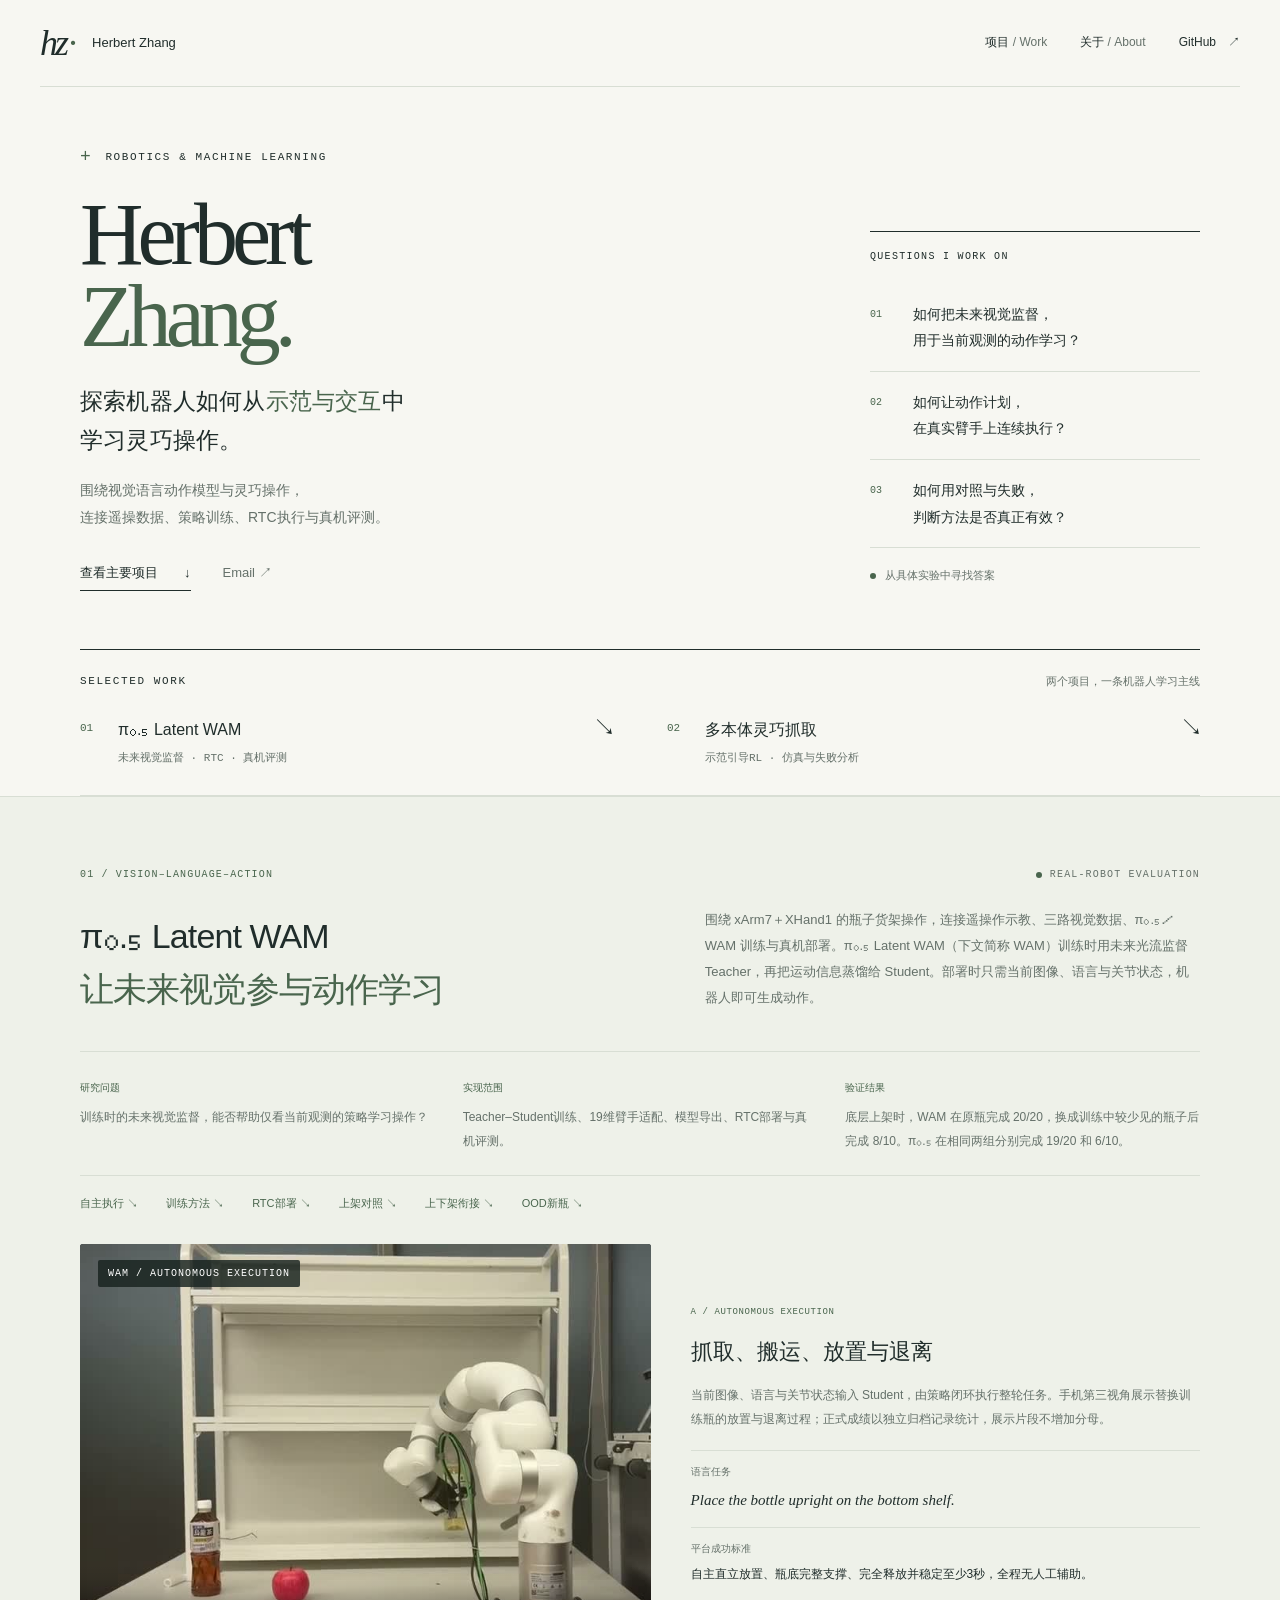
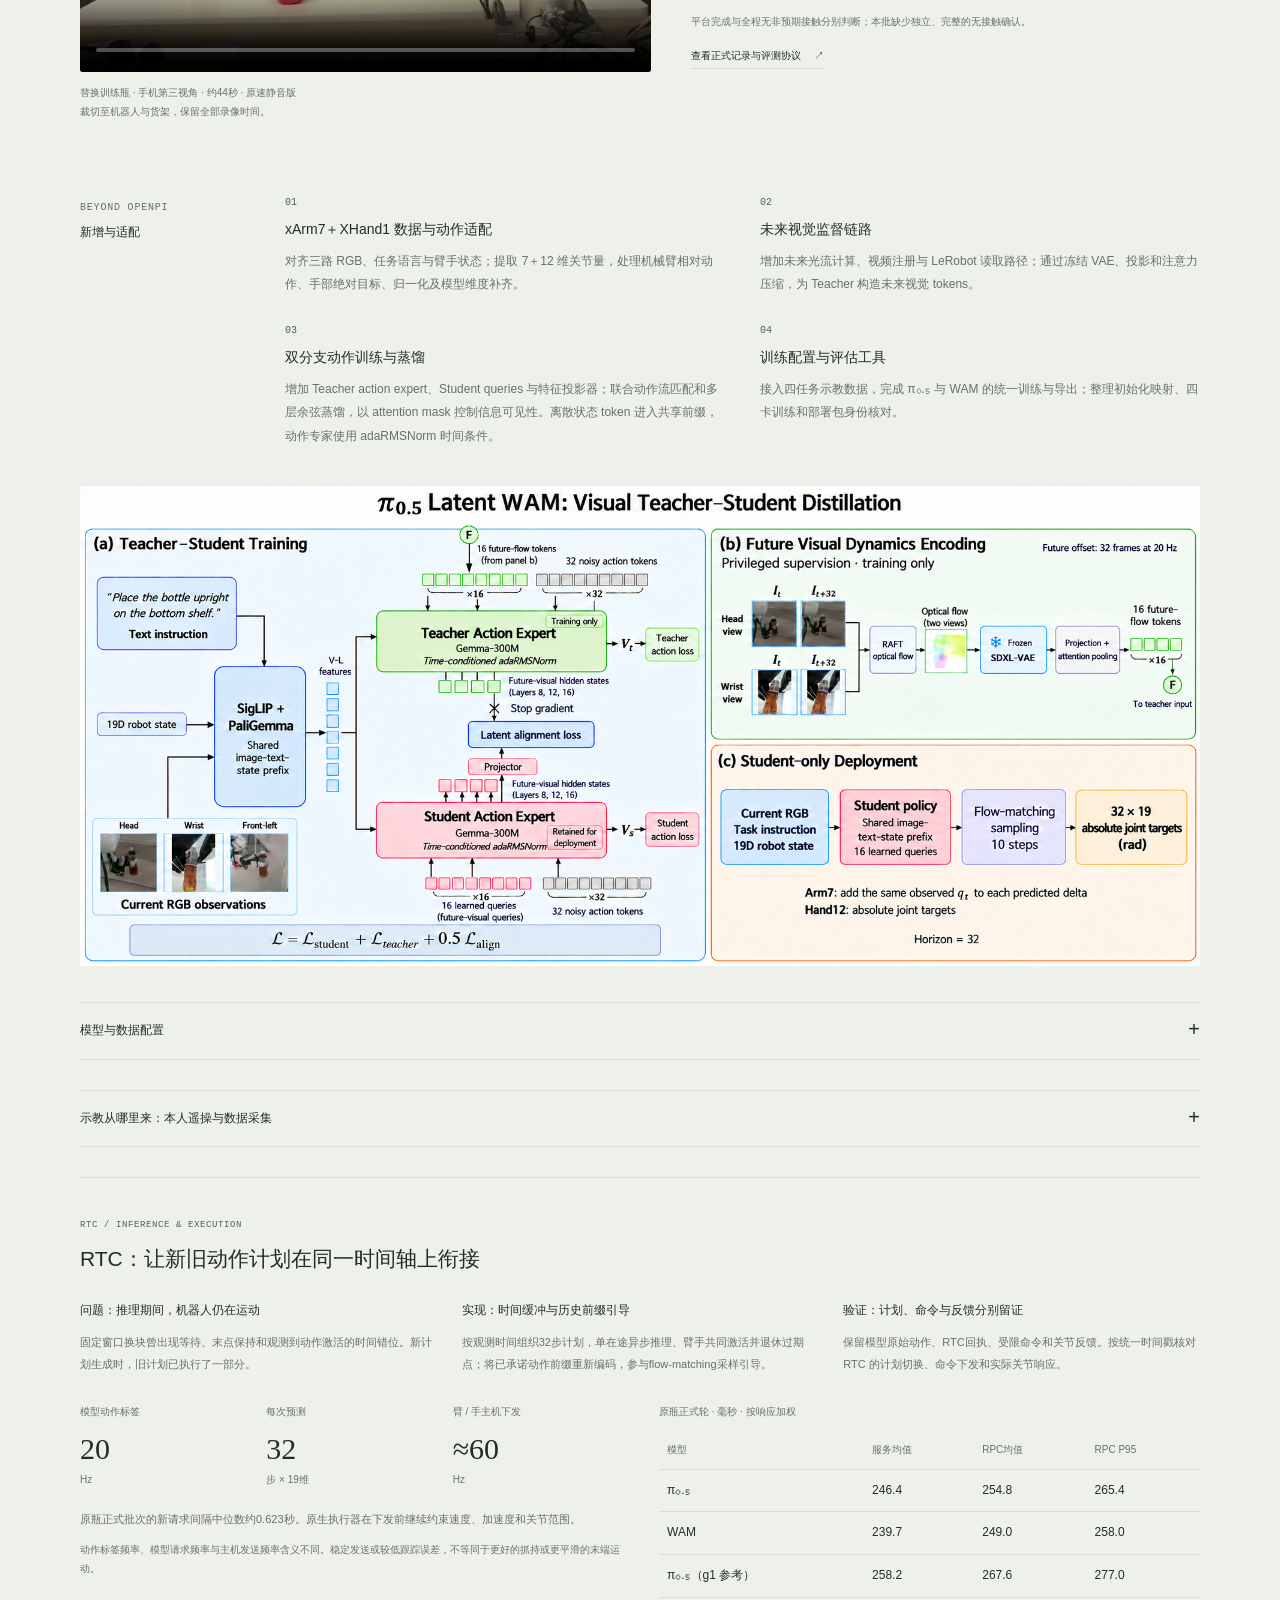
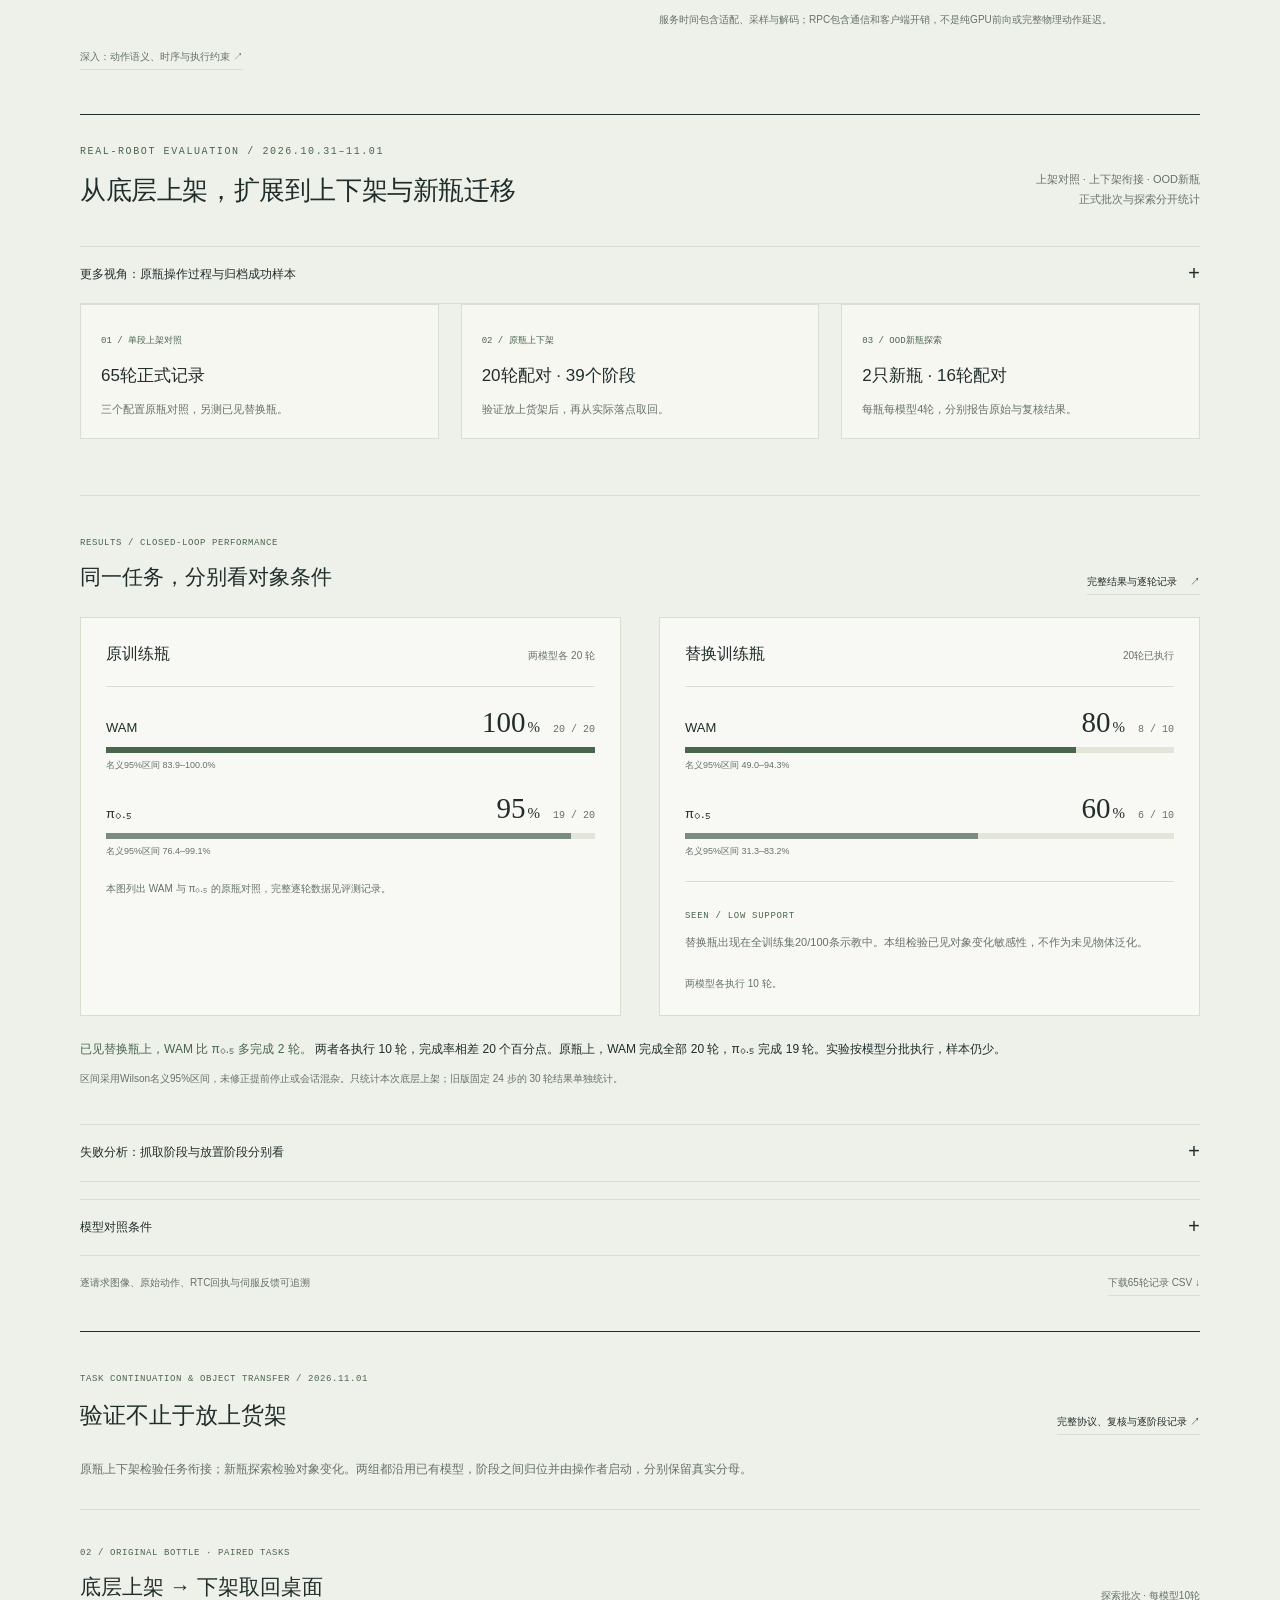
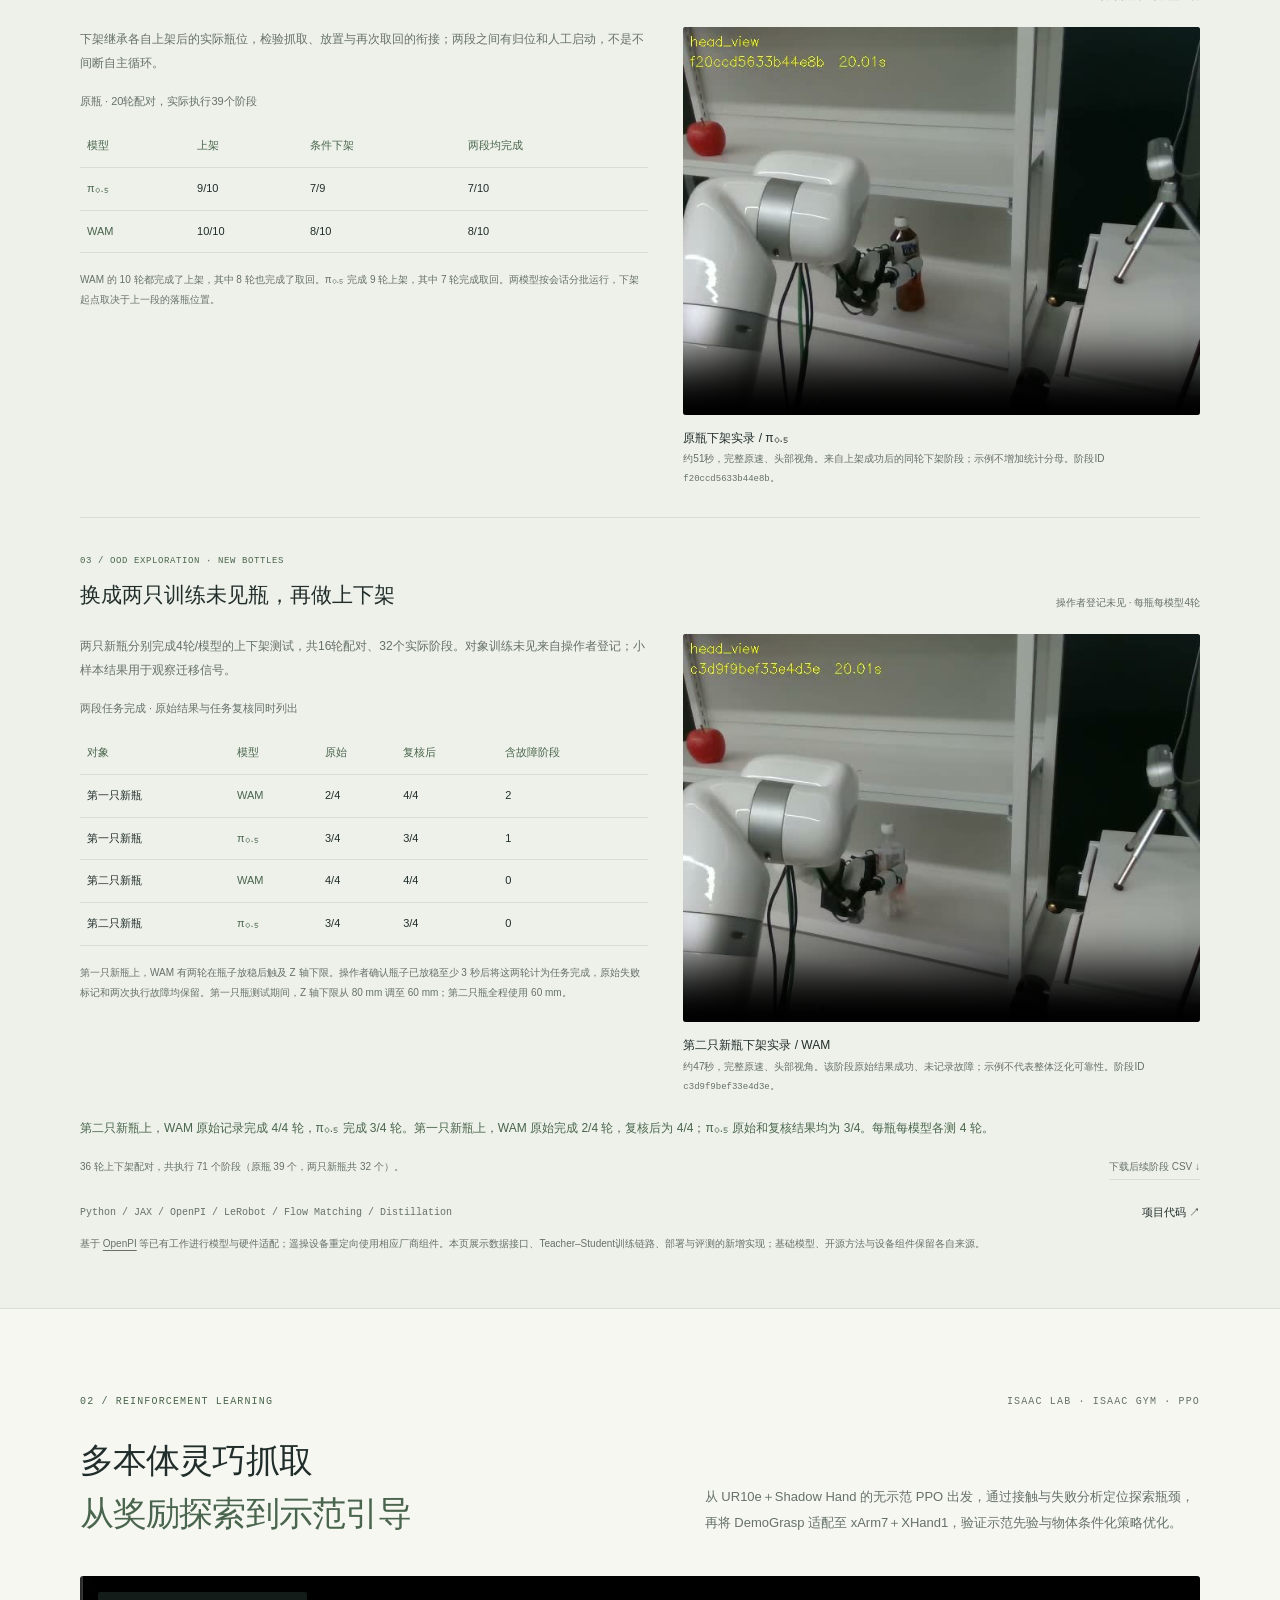
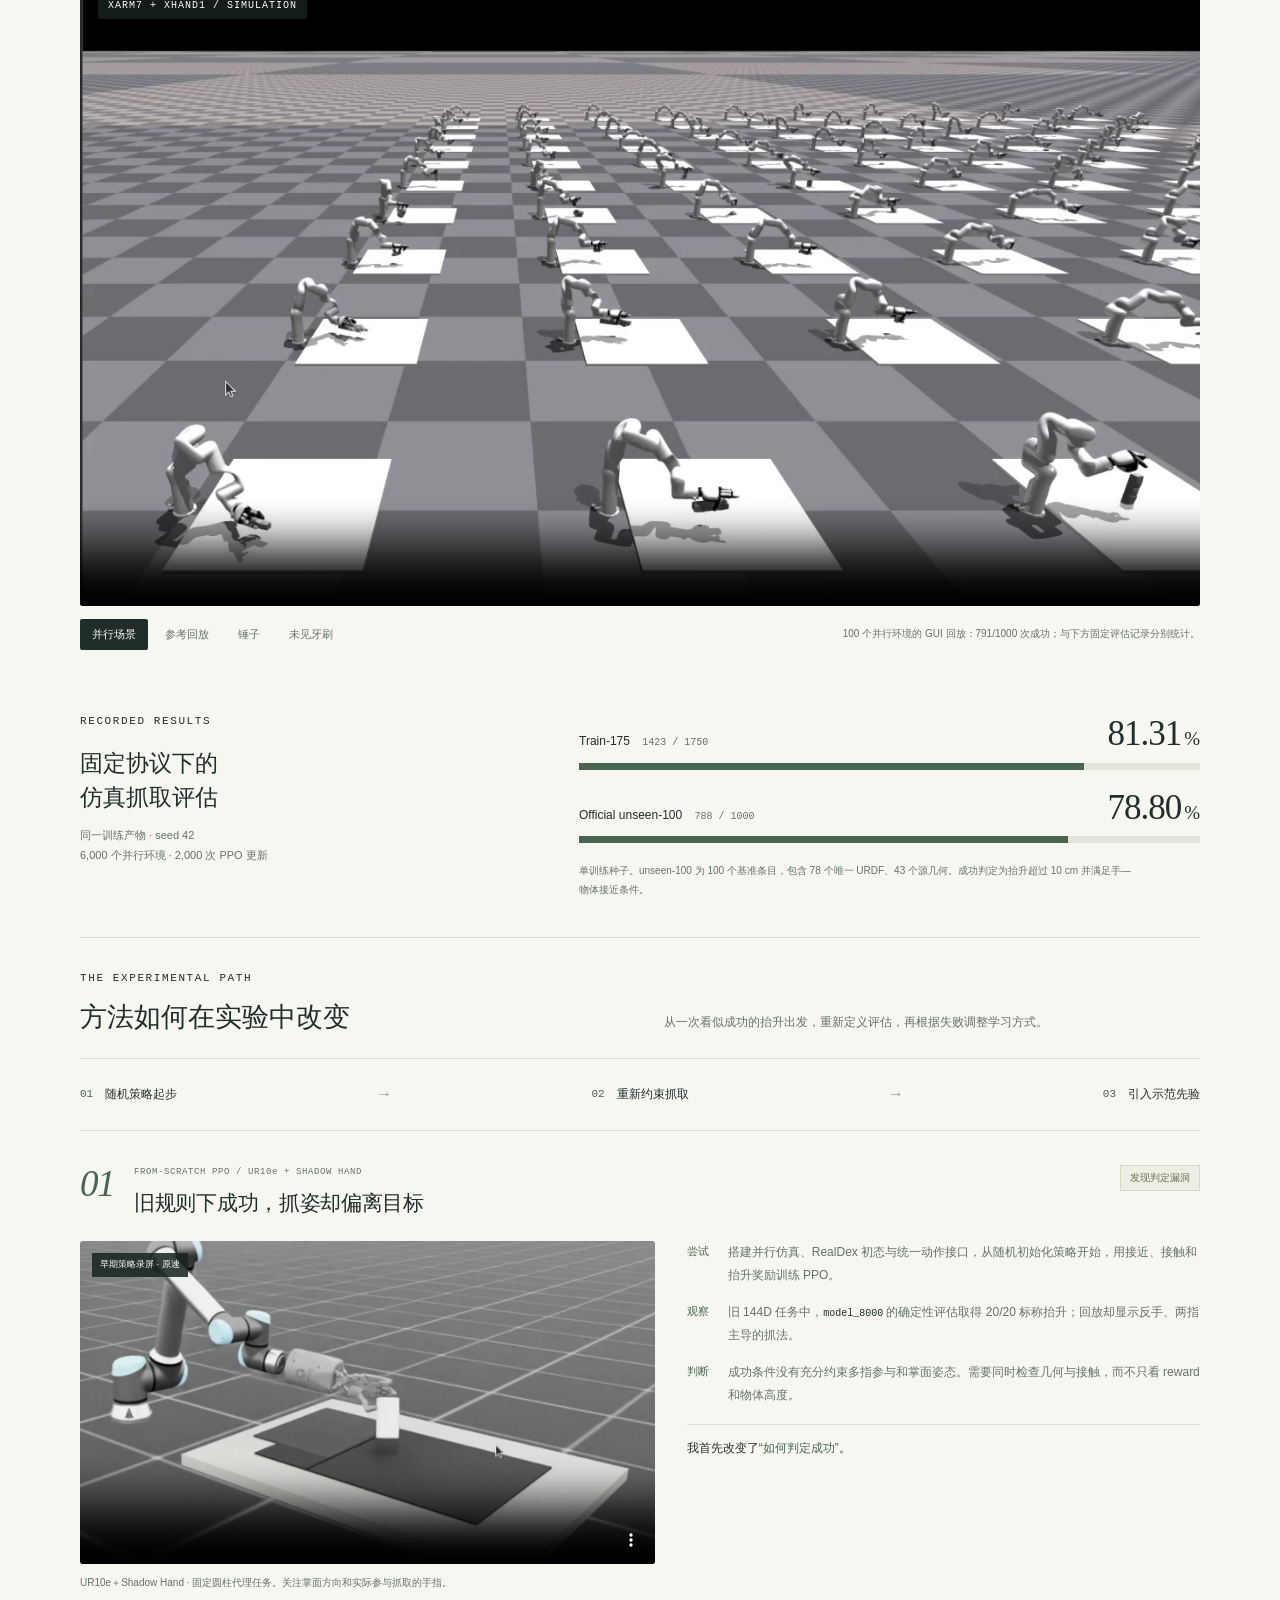
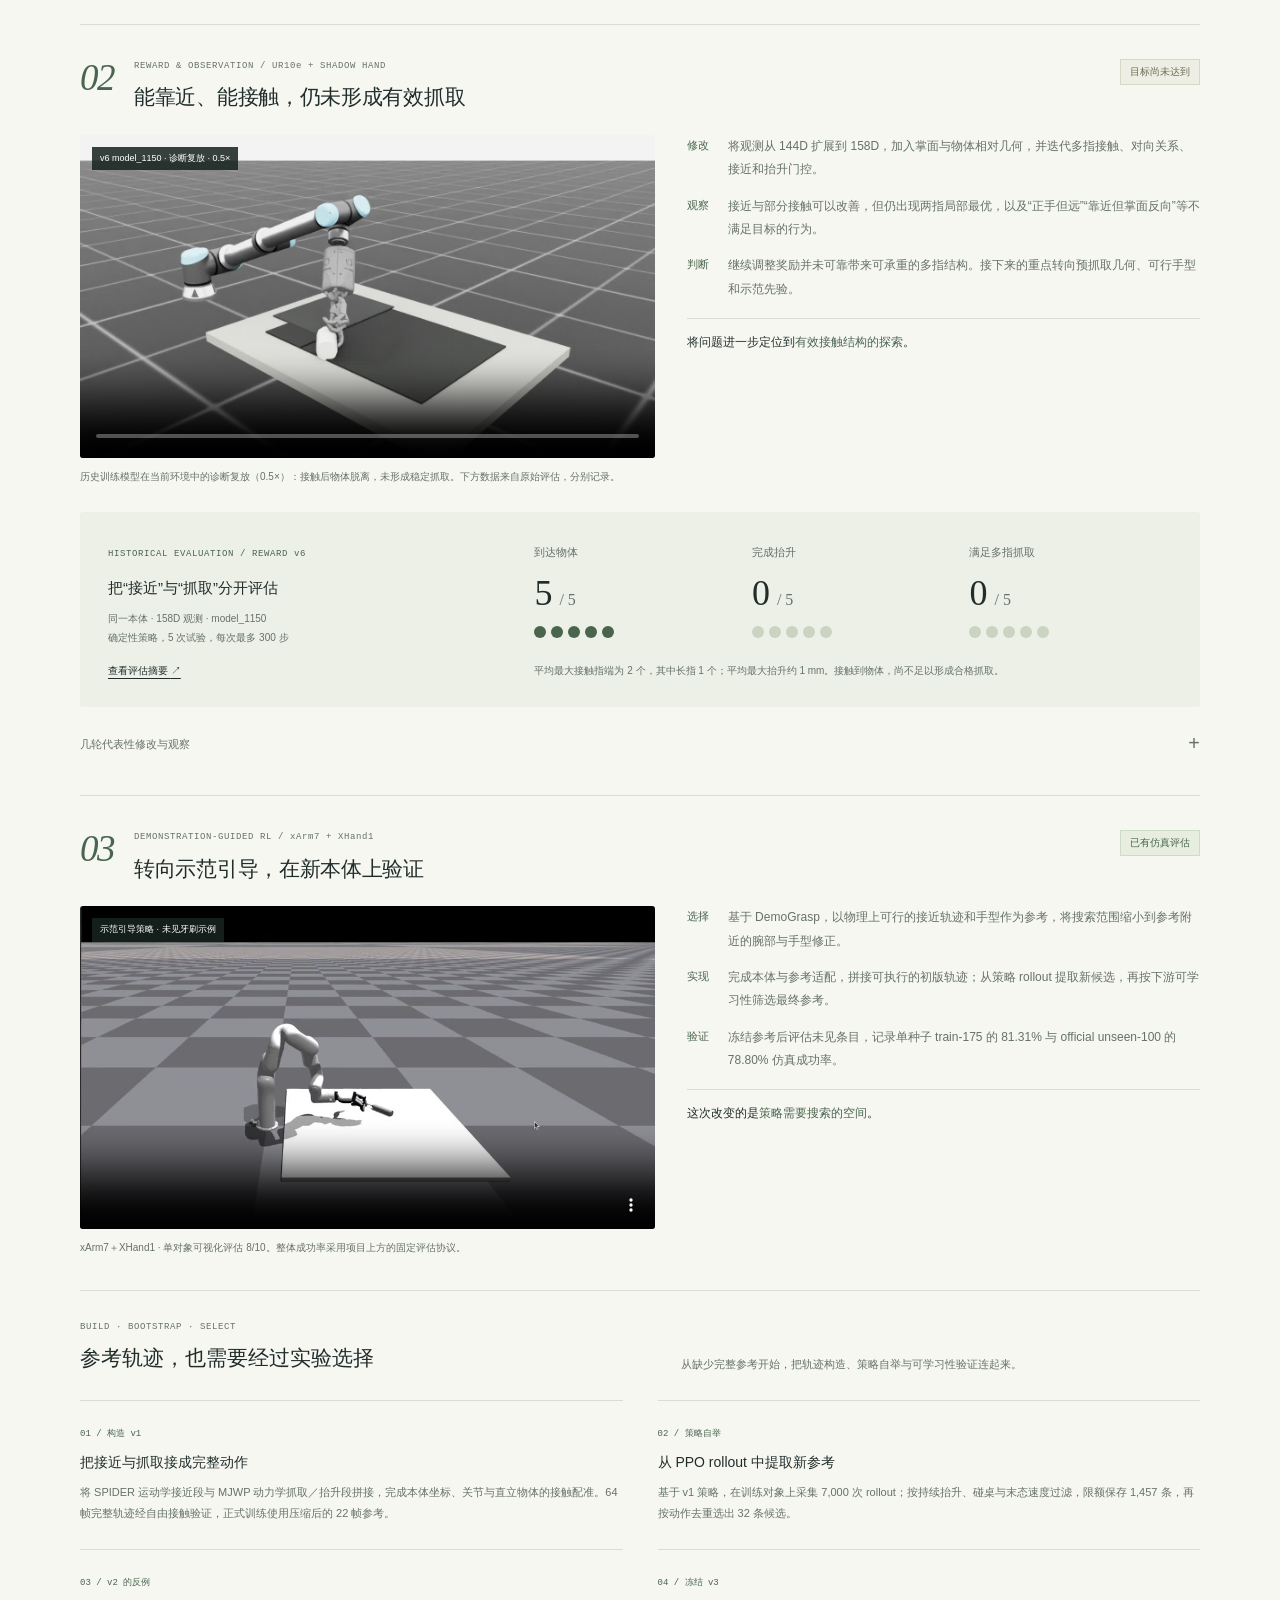
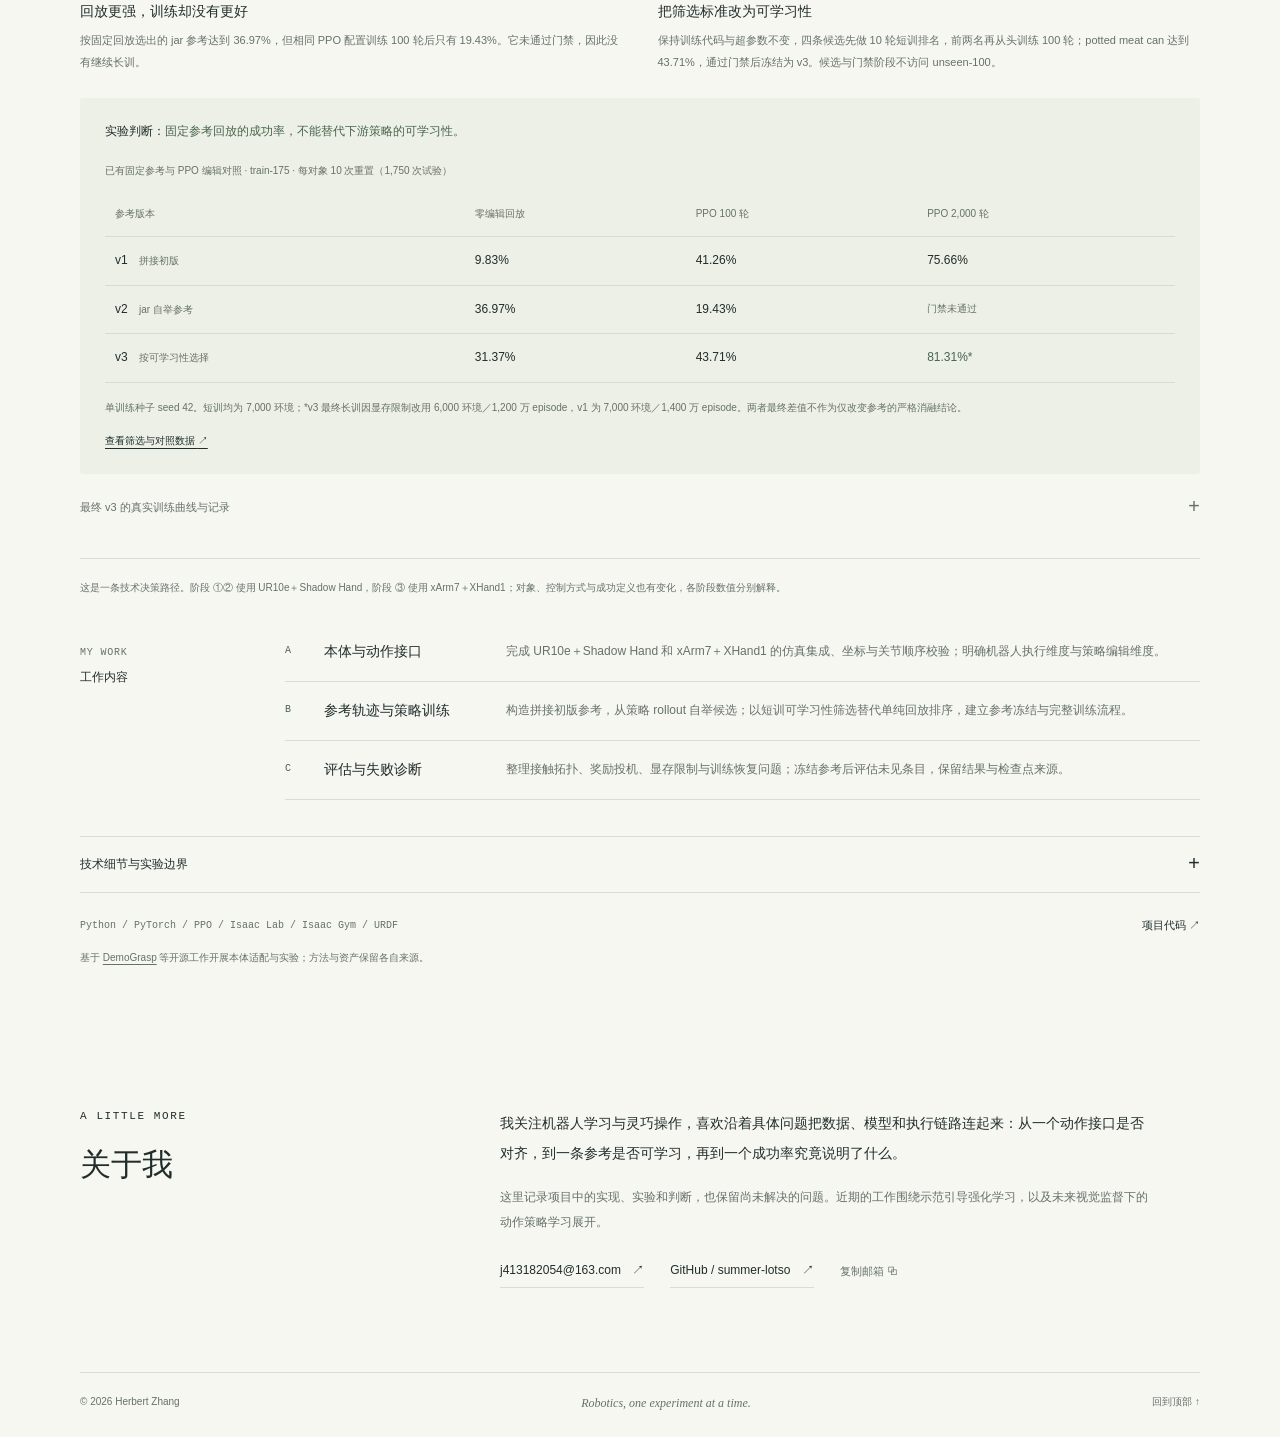
==== commit 1ecaf440: "Update portfolio to pi0.5 with confirmed model labels and supplied diagram" ====
--- a/index.html
+++ b/index.html
@@ -4,7 +4,7 @@
   <meta charset="utf-8">
   <meta name="viewport" content="width=device-width,initial-scale=1">
   <meta name="theme-color" content="#f7f7f2">
-  <meta name="description" content="Herbert Zhang 的个人项目主页，展示 π₀ Latent WAM 的未来视觉监督、xArm7＋XHand1 真机部署与 RTC，以及示范引导灵巧抓取实验。">
+  <meta name="description" content="Herbert Zhang 的个人项目主页，展示 π₀.₅ Latent WAM 的未来视觉监督、xArm7＋XHand1 真机部署与 RTC，以及示范引导灵巧抓取实验。">
   <meta property="og:title" content="Herbert Zhang｜机器人学习与灵巧操作">
   <meta property="og:description" content="机器人学习与灵巧操作。关于示范、强化学习，以及从视觉到动作的工程实践。">
   <meta property="og:type" content="website">
@@ -44,14 +44,14 @@
 
     <section class="project-directory page-width" id="projects" aria-label="项目索引">
       <div class="directory-label"><span class="eyebrow">SELECTED WORK</span><span class="directory-count">两个项目，一条机器人学习主线</span></div>
-      <div class="directory-items"><a href="#wam"><span class="index-no">01</span><span>π₀ Latent WAM<span class="directory-sub">未来视觉监督 · RTC · 真机评测</span></span><span aria-hidden="true">↘</span></a><a href="#grasping"><span class="index-no">02</span><span>多本体灵巧抓取<span class="directory-sub">示范引导RL · 仿真与失败分析</span></span><span aria-hidden="true">↘</span></a></div>
+      <div class="directory-items"><a href="#wam"><span class="index-no">01</span><span>π₀.₅ Latent WAM<span class="directory-sub">未来视觉监督 · RTC · 真机评测</span></span><span aria-hidden="true">↘</span></a><a href="#grasping"><span class="index-no">02</span><span>多本体灵巧抓取<span class="directory-sub">示范引导RL · 仿真与失败分析</span></span><span aria-hidden="true">↘</span></a></div>
     </section>
 
     <section class="wam-band">
       <article class="project page-width" id="wam" aria-labelledby="wam-title">
         <div class="section-kicker"><span>01 / VISION–LANGUAGE–ACTION</span><span class="work-in-progress"><span class="status-dot" aria-hidden="true"></span> REAL-ROBOT EVALUATION</span></div>
-        <div class="project-heading"><h2 id="wam-title">π₀ Latent WAM<br><span>让未来视觉参与动作学习</span></h2><p>围绕 xArm7＋XHand1 的瓶子货架操作，连接遥操作示教、三路视觉数据、π₀／WAM／π₀.₅ 训练与真机部署。pi0_latent_wam（下文简称 WAM）训练时用未来光流监督 Teacher，再把运动信息蒸馏给 Student。部署时只需当前图像、语言与关节状态，机器人即可生成动作。</p></div>
-        <div class="wam-project-brief" aria-label="项目概览"><div><span>研究问题</span><p>训练时的未来视觉监督，能否帮助仅看当前观测的策略学习操作？</p></div><div><span>实现范围</span><p>Teacher–Student训练、19维臂手适配、模型导出、RTC部署与真机评测。</p></div><div><span>验证结果</span><p>底层上架时，WAM 在原瓶完成 20/20，换成训练中较少见的瓶子后完成 8/10。π₀ 在相同两组分别完成 19/20 和 6/10。</p></div></div>
+        <div class="project-heading"><h2 id="wam-title">π₀.₅ Latent WAM<br><span>让未来视觉参与动作学习</span></h2><p>围绕 xArm7＋XHand1 的瓶子货架操作，连接遥操作示教、三路视觉数据、π₀.₅／WAM 训练与真机部署。π₀.₅ Latent WAM（下文简称 WAM）训练时用未来光流监督 Teacher，再把运动信息蒸馏给 Student。部署时只需当前图像、语言与关节状态，机器人即可生成动作。</p></div>
+        <div class="wam-project-brief" aria-label="项目概览"><div><span>研究问题</span><p>训练时的未来视觉监督，能否帮助仅看当前观测的策略学习操作？</p></div><div><span>实现范围</span><p>Teacher–Student训练、19维臂手适配、模型导出、RTC部署与真机评测。</p></div><div><span>验证结果</span><p>底层上架时，WAM 在原瓶完成 20/20，换成训练中较少见的瓶子后完成 8/10。π₀.₅ 在相同两组分别完成 19/20 和 6/10。</p></div></div>
         <nav class="wam-section-nav" aria-label="WAM项目内容"><a href="#wam-demo-title">自主执行 ↘</a><a href="#wam-method">训练方法 ↘</a><a href="#wam-rtc">RTC部署 ↘</a><a href="#wam-evaluation">上架对照 ↘</a><a href="#wam-paired">上下架衔接 ↘</a><a href="#wam-ood">OOD新瓶 ↘</a></nav>
 
           <section class="wam-demo" aria-labelledby="wam-demo-title">
@@ -61,11 +61,11 @@
 
 
 
-        <div class="story-block"><div class="block-label">BEYOND OPENPI<span>新增与适配</span></div><div class="addition-grid"><section><span class="addition-no">01</span><h3>xArm7＋XHand1 数据与动作适配</h3><p>对齐三路 RGB、任务语言与臂手状态；提取 7＋12 维关节量，处理机械臂相对动作、手部绝对目标、归一化及模型维度补齐。</p></section><section><span class="addition-no">02</span><h3>未来视觉监督链路</h3><p>增加未来光流计算、视频注册与 LeRobot 读取路径；通过冻结 VAE、投影和注意力压缩，为 Teacher 构造未来视觉 tokens。</p></section><section><span class="addition-no">03</span><h3>双分支动作训练与蒸馏</h3><p>增加 Teacher action expert、Student queries 与特征投影器；联合动作流匹配和多层余弦蒸馏，以 attention mask 控制信息可见性。</p></section><section><span class="addition-no">04</span><h3>训练配置与评估工具</h3><p>接入四任务示教数据，完成 π₀、WAM 与 π₀.₅ 的统一训练与导出；整理初始化映射、四卡训练和部署包身份核对。</p></section></div></div>
+        <div class="story-block"><div class="block-label">BEYOND OPENPI<span>新增与适配</span></div><div class="addition-grid"><section><span class="addition-no">01</span><h3>xArm7＋XHand1 数据与动作适配</h3><p>对齐三路 RGB、任务语言与臂手状态；提取 7＋12 维关节量，处理机械臂相对动作、手部绝对目标、归一化及模型维度补齐。</p></section><section><span class="addition-no">02</span><h3>未来视觉监督链路</h3><p>增加未来光流计算、视频注册与 LeRobot 读取路径；通过冻结 VAE、投影和注意力压缩，为 Teacher 构造未来视觉 tokens。</p></section><section><span class="addition-no">03</span><h3>双分支动作训练与蒸馏</h3><p>增加 Teacher action expert、Student queries 与特征投影器；联合动作流匹配和多层余弦蒸馏，以 attention mask 控制信息可见性。离散状态 token 进入共享前缀，动作专家使用 adaRMSNorm 时间条件。</p></section><section><span class="addition-no">04</span><h3>训练配置与评估工具</h3><p>接入四任务示教数据，完成 π₀.₅ 与 WAM 的统一训练与导出；整理初始化映射、四卡训练和部署包身份核对。</p></section></div></div>
 
         <figure class="wam-architecture-image" id="wam-method">
-          <a href="assets/wam/architecture-no-notes.png" aria-label="放大查看 π₀ Latent WAM 架构图">
-            <img src="assets/wam/architecture-no-notes.png" width="3836" height="1640" style="display:block;width:100%;height:auto;aspect-ratio:3836 / 1640;object-fit:contain" loading="lazy" decoding="async" alt="π₀ Latent WAM 的教师学生训练、未来视觉编码与学生策略部署架构。">
+          <a href="assets/wam/architecture-pi05.png" aria-label="放大查看 π₀.₅ Latent WAM 架构图">
+            <img src="assets/wam/architecture-pi05.png" width="1867" height="800" style="display:block;width:100%;height:auto;aspect-ratio:1867 / 800;object-fit:contain" loading="lazy" decoding="async" alt="π₀.₅ Latent WAM 的教师学生训练、未来视觉编码与学生策略部署架构。">
           </a>
         </figure>
 
@@ -89,7 +89,7 @@
               <ol class="teleop-chain">
                 <li><span>01</span><div><h4>臂手协同</h4><p>Quest 3 左手柄提供机械臂相对位姿，Manus 手套提供手指动作，驱动 xArm7 与 XHand1。</p></div></li>
                 <li><span>02</span><div><h4>记录可用示教</h4><p>采集三路 RGB、实测关节状态与实际提交指令，组织录制、成功／失败审核和保存流程。</p></div></li>
-                <li><span>03</span><div><h4>衔接策略训练</h4><p>整理为 LeRobot 数据，对齐臂手动作语义，接入 π₀ 与 latent WAM 的训练链路。</p></div></li>
+                <li><span>03</span><div><h4>衔接策略训练</h4><p>整理为 LeRobot 数据，对齐臂手动作语义，接入 π₀.₅ 与 latent WAM 的训练链路。</p></div></li>
               </ol>
               <a class="teleop-code" href="https://github.com/summer-lotso/xarm7-xhand1-teleop" target="_blank" rel="noopener noreferrer">遥操与数采代码 <span aria-hidden="true">↗</span></a>
             </div>
@@ -99,31 +99,31 @@
 
 </details>
 
-          <section class="wam-system" id="wam-rtc" aria-labelledby="wam-system-title"><div class="wam-subheading"><div><span class="wam-section-index">RTC / INFERENCE &amp; EXECUTION</span><h4 id="wam-system-title">RTC：让新旧动作计划在同一时间轴上衔接</h4></div></div><div class="wam-rtc-story"><div><h5>问题：推理期间，机器人仍在运动</h5><p>固定窗口换块曾出现等待、末点保持和观测到动作激活的时间错位。新计划生成时，旧计划已执行了一部分。</p></div><div><h5>实现：时间缓冲与历史前缀引导</h5><p>按观测时间组织32步计划，单在途异步推理、臂手共同激活并退休过期点；将已承诺动作前缀重新编码，参与flow-matching采样引导。</p></div><div><h5>验证：计划、命令与反馈分别留证</h5><p>保留模型原始动作、RTC回执、受限命令和关节反馈。按统一时间戳核对 RTC 的计划切换、命令下发和实际关节响应。</p></div></div><div class="wam-system-grid"><div class="wam-control-notes"><dl class="wam-control-metrics"><div><dt>模型动作标签</dt><dd>20<span>Hz</span></dd></div><div><dt>每次预测</dt><dd>32<span>步 × 19维</span></dd></div><div><dt>臂 / 手主机下发</dt><dd>≈60<span>Hz</span></dd></div></dl><p>原瓶正式批次的新请求间隔中位数约0.623秒。原生执行器在下发前继续约束速度、加速度和关节范围。</p><p class="wam-small-note">动作标签频率、模型请求频率与主机发送频率含义不同。稳定发送或较低跟踪误差，不等同于更好的抓持或更平滑的末端运动。</p></div><div class="wam-latency"><table><caption>原瓶正式轮 · 毫秒 · 按响应加权</caption><thead><tr><th scope="col">模型</th><th scope="col">服务均值</th><th scope="col">RPC均值</th><th scope="col">RPC P95</th></tr></thead><tbody><tr><th scope="row">π0</th><td>246.4</td><td>254.8</td><td>265.4</td></tr><tr><th scope="row">WAM</th><td>239.7</td><td>249.0</td><td>258.0</td></tr><tr><th scope="row">π0.5</th><td>258.2</td><td>267.6</td><td>277.0</td></tr></tbody></table><p class="wam-small-note">服务时间包含适配、采样与解码；RPC包含通信和客户端开销，不是纯GPU前向或完整物理动作延迟。</p></div></div><p class="wam-small-note"><a class="wam-inline-link" href="wam-evaluation.html#engineering">深入：动作语义、时序与执行约束 ↗</a></p></section>
+          <section class="wam-system" id="wam-rtc" aria-labelledby="wam-system-title"><div class="wam-subheading"><div><span class="wam-section-index">RTC / INFERENCE &amp; EXECUTION</span><h4 id="wam-system-title">RTC：让新旧动作计划在同一时间轴上衔接</h4></div></div><div class="wam-rtc-story"><div><h5>问题：推理期间，机器人仍在运动</h5><p>固定窗口换块曾出现等待、末点保持和观测到动作激活的时间错位。新计划生成时，旧计划已执行了一部分。</p></div><div><h5>实现：时间缓冲与历史前缀引导</h5><p>按观测时间组织32步计划，单在途异步推理、臂手共同激活并退休过期点；将已承诺动作前缀重新编码，参与flow-matching采样引导。</p></div><div><h5>验证：计划、命令与反馈分别留证</h5><p>保留模型原始动作、RTC回执、受限命令和关节反馈。按统一时间戳核对 RTC 的计划切换、命令下发和实际关节响应。</p></div></div><div class="wam-system-grid"><div class="wam-control-notes"><dl class="wam-control-metrics"><div><dt>模型动作标签</dt><dd>20<span>Hz</span></dd></div><div><dt>每次预测</dt><dd>32<span>步 × 19维</span></dd></div><div><dt>臂 / 手主机下发</dt><dd>≈60<span>Hz</span></dd></div></dl><p>原瓶正式批次的新请求间隔中位数约0.623秒。原生执行器在下发前继续约束速度、加速度和关节范围。</p><p class="wam-small-note">动作标签频率、模型请求频率与主机发送频率含义不同。稳定发送或较低跟踪误差，不等同于更好的抓持或更平滑的末端运动。</p></div><div class="wam-latency"><table><caption>原瓶正式轮 · 毫秒 · 按响应加权</caption><thead><tr><th scope="col">模型</th><th scope="col">服务均值</th><th scope="col">RPC均值</th><th scope="col">RPC P95</th></tr></thead><tbody><tr><th scope="row">π₀.₅</th><td>246.4</td><td>254.8</td><td>265.4</td></tr><tr><th scope="row">WAM</th><td>239.7</td><td>249.0</td><td>258.0</td></tr><tr><th scope="row">π₀.₅（g1 参考）</th><td>258.2</td><td>267.6</td><td>277.0</td></tr></tbody></table><p class="wam-small-note">服务时间包含适配、采样与解码；RPC包含通信和客户端开销，不是纯GPU前向或完整物理动作延迟。</p></div></div><p class="wam-small-note"><a class="wam-inline-link" href="wam-evaluation.html#engineering">深入：动作语义、时序与执行约束 ↗</a></p></section>
 
         <section class="wam-evaluation" id="wam-evaluation" aria-labelledby="wam-evaluation-title">
           <div class="wam-eval-heading"><div><p class="eyebrow">REAL-ROBOT EVALUATION / 2026.10.31–11.01</p><h3 id="wam-evaluation-title">从底层上架，扩展到上下架与新瓶迁移</h3></div><p>上架对照 · 上下架衔接 · OOD新瓶<br>正式批次与探索分开统计</p></div>
 
 
 
-<details class="technical-details wam-more-views"><summary><span>更多视角：原瓶操作过程与归档成功样本</span><span class="details-symbol" aria-hidden="true">+</span></summary><div class="wam-failure-grid"><figure><video id="wam-phone-original" controls playsinline preload="none" width="720" height="540" poster="assets/wam/phone-original.jpg" aria-label="WAM原训练瓶操作过程，手机第三视角原速静音版"><source src="assets/wam/phone-original.mp4" type="video/mp4">可直接<a href="assets/wam/phone-original.mp4">打开原瓶过程录像</a>。</video><figcaption><h5>原训练瓶 / 第三视角过程</h5><p>约39秒，连续原速静音版。用于观察抓取与上架过程，不单凭本片段判定释放后稳定终点。</p></figcaption></figure><figure><video id="wam-archived-success" controls playsinline preload="none" width="640" height="480" poster="assets/wam/success.jpg" aria-label="π₀原瓶归档成功轮头部视角"><source src="assets/wam/success.mp4" type="video/mp4">可直接<a href="assets/wam/success.mp4">打开归档成功录像</a>。</video><figcaption><h5>原训练瓶 / π₀ 归档成功样本</h5><p>约41秒，头部视角裁切，保留完整时间。<a href="assets/wam/success-three-view.mp4">查看同一轮三视角记录 ↗</a>；轮ID <code>05301d0970374555</code>。</p></figcaption></figure></div><p class="wam-small-note">手机录像由本人提供并确认使用WAM，未逐条绑定正式轮ID；两类材料分别保留，不据手机片段改写正式统计。</p></details>
-          <div class="wam-scope-map" aria-label="三类真机实验"><a href="#wam-performance-title"><span>01 / 单段上架对照</span><strong>65轮正式记录</strong><p>三模型原瓶对照，另测已见替换瓶。</p></a><a href="#wam-paired"><span>02 / 原瓶上下架</span><strong>20轮配对 · 39个阶段</strong><p>验证放上货架后，再从实际落点取回。</p></a><a href="#wam-ood"><span>03 / OOD新瓶探索</span><strong>2只新瓶 · 16轮配对</strong><p>每瓶每模型4轮，分别报告原始与复核结果。</p></a></div>
+<details class="technical-details wam-more-views"><summary><span>更多视角：原瓶操作过程与归档成功样本</span><span class="details-symbol" aria-hidden="true">+</span></summary><div class="wam-failure-grid"><figure><video id="wam-phone-original" controls playsinline preload="none" width="720" height="540" poster="assets/wam/phone-original.jpg" aria-label="WAM原训练瓶操作过程，手机第三视角原速静音版"><source src="assets/wam/phone-original.mp4" type="video/mp4">可直接<a href="assets/wam/phone-original.mp4">打开原瓶过程录像</a>。</video><figcaption><h5>原训练瓶 / 第三视角过程</h5><p>约39秒，连续原速静音版。用于观察抓取与上架过程，不单凭本片段判定释放后稳定终点。</p></figcaption></figure><figure><video id="wam-archived-success" controls playsinline preload="none" width="640" height="480" poster="assets/wam/success.jpg" aria-label="π₀.₅原瓶归档成功轮头部视角"><source src="assets/wam/success.mp4" type="video/mp4">可直接<a href="assets/wam/success.mp4">打开归档成功录像</a>。</video><figcaption><h5>原训练瓶 / π₀.₅ 归档成功样本</h5><p>约41秒，头部视角裁切，保留完整时间。<a href="assets/wam/success-three-view.mp4">查看同一轮三视角记录 ↗</a>；轮ID <code>05301d0970374555</code>。</p></figcaption></figure></div><p class="wam-small-note">手机录像由本人提供并确认使用WAM，未逐条绑定正式轮ID；两类材料分别保留，不据手机片段改写正式统计。</p></details>
+          <div class="wam-scope-map" aria-label="三类真机实验"><a href="#wam-performance-title"><span>01 / 单段上架对照</span><strong>65轮正式记录</strong><p>三个配置原瓶对照，另测已见替换瓶。</p></a><a href="#wam-paired"><span>02 / 原瓶上下架</span><strong>20轮配对 · 39个阶段</strong><p>验证放上货架后，再从实际落点取回。</p></a><a href="#wam-ood"><span>03 / OOD新瓶探索</span><strong>2只新瓶 · 16轮配对</strong><p>每瓶每模型4轮，分别报告原始与复核结果。</p></a></div>
           <section class="wam-performance" aria-labelledby="wam-performance-title"><div class="wam-subheading"><div><span class="wam-section-index">RESULTS / CLOSED-LOOP PERFORMANCE</span><h4 id="wam-performance-title">同一任务，分别看对象条件</h4></div><a class="wam-inline-link" href="wam-evaluation.html">完整结果与逐轮记录 <span aria-hidden="true">↗</span></a></div><div class="wam-condition-grid">
-            <section class="wam-condition"><div class="wam-condition-heading"><h5>原训练瓶</h5><span>两模型各 20 轮</span></div><div class="wam-rate-row" data-condition="original" data-model="pi0_latent_wam" data-success="20" data-trials="20"><div class="wam-rate-top"><span>WAM</span><strong>100<span>%</span><small>20 / 20</small></strong></div><div class="wam-rate-track" aria-hidden="true"><span class="model-pi0_latent_wam" style="width:100%"></span></div><p class="wam-ci">名义95%区间 83.9–100.0%</p></div><div class="wam-rate-row" data-condition="original" data-model="pi0" data-success="19" data-trials="20"><div class="wam-rate-top"><span>π0</span><strong>95<span>%</span><small>19 / 20</small></strong></div><div class="wam-rate-track" aria-hidden="true"><span class="model-pi0" style="width:95%"></span></div><p class="wam-ci">名义95%区间 76.4–99.1%</p></div><p class="wam-condition-note">本图列出 WAM 与 π₀ 的原瓶对照，完整逐轮数据见评测记录。</p></section>
-            <section class="wam-condition"><div class="wam-condition-heading"><h5>替换训练瓶</h5><span>20轮已执行</span></div><div class="wam-rate-row" data-condition="replacement" data-model="pi0_latent_wam" data-success="8" data-trials="10"><div class="wam-rate-top"><span>WAM</span><strong>80<span>%</span><small>8 / 10</small></strong></div><div class="wam-rate-track" aria-hidden="true"><span class="model-pi0_latent_wam" style="width:80%"></span></div><p class="wam-ci">名义95%区间 49.0–94.3%</p></div><div class="wam-rate-row" data-condition="replacement" data-model="pi0" data-success="6" data-trials="10"><div class="wam-rate-top"><span>π0</span><strong>60<span>%</span><small>6 / 10</small></strong></div><div class="wam-rate-track" aria-hidden="true"><span class="model-pi0" style="width:60%"></span></div><p class="wam-ci">名义95%区间 31.3–83.2%</p></div><div class="wam-object-note"><span>SEEN / LOW SUPPORT</span><p>替换瓶出现在全训练集20/100条示教中。本组检验已见对象变化敏感性，不作为未见物体泛化。</p></div><p class="wam-condition-note">两模型各执行 10 轮。</p></section>
-          </div><p class="wam-result-judgment"><strong>已见替换瓶上，WAM 比 π₀ 多完成 2 轮。</strong> 两者各执行 10 轮，完成率相差 20 个百分点。原瓶上，WAM 完成全部 20 轮，π₀ 完成 19 轮。实验按模型分批执行，样本仍少。</p><p class="wam-small-note">区间采用Wilson名义95%区间，未修正提前停止或会话混杂。只统计本次底层上架；<a href="wam-evaluation.html#fixed-window">旧版固定 24 步的 30 轮结果</a>单独统计。</p></section>
-
-
-
-          <details class="technical-details wam-failure-details"><summary><span>失败分析：抓取阶段与放置阶段分别看</span><span class="details-symbol" aria-hidden="true">+</span></summary><div class="wam-failure-intro"><p>10次主实验失败按原始原因分为抓取4次、放置3次、未标注3次。下面是替换瓶条件下 π₀ 的两条完整失败录像，原成绩保留。</p></div><div class="wam-failure-grid"><figure><video id="wam-failure-grasp" controls playsinline preload="none" width="640" height="480" poster="assets/wam/failure-grasp.jpg" aria-label="π₀替换瓶抓取阶段倒瓶，完整原速失败录像"><source src="assets/wam/failure-grasp.mp4" type="video/mp4">可直接<a href="assets/wam/failure-grasp.mp4">打开抓取失败录像</a>。</video><figcaption><h5>01 / 抓取阶段倒瓶</h5><p>手在桌面接近与抓取时，瓶子偏离直立并倒下，未形成可靠转运。</p></figcaption></figure><figure><video id="wam-failure-place" controls playsinline preload="none" width="640" height="480" poster="assets/wam/failure-place.jpg" aria-label="π₀替换瓶送入货架后未稳定放置，完整原速失败录像"><source src="assets/wam/failure-place.mp4" type="video/mp4">可直接<a href="assets/wam/failure-place.mp4">打开完整放置失败录像</a>。</video><figcaption><h5>02 / 放置附近未稳定</h5><p>瓶子已随手抬起并靠近货架，手退离后未能保持直立。具体滑脱、释放与支撑顺序仍需进一步定位。</p></figcaption></figure></div><p class="wam-small-note">两段均保留完整时间、原速，仅裁出头部视角。本批65轮未记录推理/执行fault或非零手板错误；正常退出不代表任务成功，也不能排除物理接触。</p><p class="wam-diagnostic-note">π0.5另有启动手指负目标被投影到0的现象，成功轮也出现，暂不认定为失败根因。<a href="wam-evaluation.html#diagnostics">查看诊断证据与边界 ↗</a></p></details>
-
-          <details class="technical-details wam-comparison"><summary><span>模型对照条件</span><span class="details-symbol" aria-hidden="true">+</span></summary><div class="details-content"><div><h3>已有：整体模型对照</h3><p>WAM与π0使用同一100条训练数据、checkpoint17999、训练seed42，当前主实验均采用RTC guidance10。比较对象是包含训练目标的整套方法。</p></div><div><h3>π0.5作为部署配方参考</h3><p>π0.5采用quantile归一化及guidance1，WAM/π0采用mean/std及guidance10，不能把三者视为只差一个网络组件的消融。</p></div></div></details>
+            <section class="wam-condition"><div class="wam-condition-heading"><h5>原训练瓶</h5><span>两模型各 20 轮</span></div><div class="wam-rate-row" data-condition="original" data-model="pi0_latent_wam" data-success="20" data-trials="20"><div class="wam-rate-top"><span>WAM</span><strong>100<span>%</span><small>20 / 20</small></strong></div><div class="wam-rate-track" aria-hidden="true"><span class="model-pi0_latent_wam" style="width:100%"></span></div><p class="wam-ci">名义95%区间 83.9–100.0%</p></div><div class="wam-rate-row" data-condition="original" data-model="pi0" data-success="19" data-trials="20"><div class="wam-rate-top"><span>π₀.₅</span><strong>95<span>%</span><small>19 / 20</small></strong></div><div class="wam-rate-track" aria-hidden="true"><span class="model-pi0" style="width:95%"></span></div><p class="wam-ci">名义95%区间 76.4–99.1%</p></div><p class="wam-condition-note">本图列出 WAM 与 π₀.₅ 的原瓶对照，完整逐轮数据见评测记录。</p></section>
+            <section class="wam-condition"><div class="wam-condition-heading"><h5>替换训练瓶</h5><span>20轮已执行</span></div><div class="wam-rate-row" data-condition="replacement" data-model="pi0_latent_wam" data-success="8" data-trials="10"><div class="wam-rate-top"><span>WAM</span><strong>80<span>%</span><small>8 / 10</small></strong></div><div class="wam-rate-track" aria-hidden="true"><span class="model-pi0_latent_wam" style="width:80%"></span></div><p class="wam-ci">名义95%区间 49.0–94.3%</p></div><div class="wam-rate-row" data-condition="replacement" data-model="pi0" data-success="6" data-trials="10"><div class="wam-rate-top"><span>π₀.₅</span><strong>60<span>%</span><small>6 / 10</small></strong></div><div class="wam-rate-track" aria-hidden="true"><span class="model-pi0" style="width:60%"></span></div><p class="wam-ci">名义95%区间 31.3–83.2%</p></div><div class="wam-object-note"><span>SEEN / LOW SUPPORT</span><p>替换瓶出现在全训练集20/100条示教中。本组检验已见对象变化敏感性，不作为未见物体泛化。</p></div><p class="wam-condition-note">两模型各执行 10 轮。</p></section>
+          </div><p class="wam-result-judgment"><strong>已见替换瓶上，WAM 比 π₀.₅ 多完成 2 轮。</strong> 两者各执行 10 轮，完成率相差 20 个百分点。原瓶上，WAM 完成全部 20 轮，π₀.₅ 完成 19 轮。实验按模型分批执行，样本仍少。</p><p class="wam-small-note">区间采用Wilson名义95%区间，未修正提前停止或会话混杂。只统计本次底层上架；<a href="wam-evaluation.html#fixed-window">旧版固定 24 步的 30 轮结果</a>单独统计。</p></section>
+
+
+
+          <details class="technical-details wam-failure-details"><summary><span>失败分析：抓取阶段与放置阶段分别看</span><span class="details-symbol" aria-hidden="true">+</span></summary><div class="wam-failure-intro"><p>10次主实验失败按原始原因分为抓取4次、放置3次、未标注3次。下面是替换瓶条件下 π₀.₅ 的两条完整失败录像，原成绩保留。</p></div><div class="wam-failure-grid"><figure><video id="wam-failure-grasp" controls playsinline preload="none" width="640" height="480" poster="assets/wam/failure-grasp.jpg" aria-label="π₀.₅替换瓶抓取阶段倒瓶，完整原速失败录像"><source src="assets/wam/failure-grasp.mp4" type="video/mp4">可直接<a href="assets/wam/failure-grasp.mp4">打开抓取失败录像</a>。</video><figcaption><h5>01 / 抓取阶段倒瓶</h5><p>手在桌面接近与抓取时，瓶子偏离直立并倒下，未形成可靠转运。</p></figcaption></figure><figure><video id="wam-failure-place" controls playsinline preload="none" width="640" height="480" poster="assets/wam/failure-place.jpg" aria-label="π₀.₅替换瓶送入货架后未稳定放置，完整原速失败录像"><source src="assets/wam/failure-place.mp4" type="video/mp4">可直接<a href="assets/wam/failure-place.mp4">打开完整放置失败录像</a>。</video><figcaption><h5>02 / 放置附近未稳定</h5><p>瓶子已随手抬起并靠近货架，手退离后未能保持直立。具体滑脱、释放与支撑顺序仍需进一步定位。</p></figcaption></figure></div><p class="wam-small-note">两段均保留完整时间、原速，仅裁出头部视角。本批65轮未记录推理/执行fault或非零手板错误；正常退出不代表任务成功，也不能排除物理接触。</p><p class="wam-diagnostic-note">π₀.₅（g1 参考）另有启动手指负目标被投影到0的现象，成功轮也出现，暂不认定为失败根因。<a href="wam-evaluation.html#diagnostics">查看诊断证据与边界 ↗</a></p></details>
+
+          <details class="technical-details wam-comparison"><summary><span>模型对照条件</span><span class="details-symbol" aria-hidden="true">+</span></summary><div class="details-content"><div><h3>已有：整体模型对照</h3><p>WAM与π₀.₅使用同一100条训练数据、checkpoint17999、训练seed42，当前主实验均采用RTC guidance10。比较对象是包含训练目标的整套方法。</p></div><div><h3>π₀.₅（g1 参考）作为部署配方参考</h3><p>π₀.₅（g1 参考）采用quantile归一化及guidance1，WAM/π₀.₅采用mean/std及guidance10，不能把三种配置视为只差一个网络组件的消融。</p></div></div></details>
           <div class="wam-evidence-footer"><span>逐请求图像、原始动作、RTC回执与伺服反馈可追溯</span><a href="assets/wam/evaluation-trials.csv" download>下载65轮记录 CSV <span aria-hidden="true">↓</span></a></div>
         </section>
 
         <section class="wam-followup" id="wam-followup" aria-labelledby="wam-followup-title"><div class="wam-subheading"><div><span class="wam-section-index">TASK CONTINUATION &amp; OBJECT TRANSFER / 2026.11.01</span><h3 id="wam-followup-title">验证不止于放上货架</h3></div><a class="wam-inline-link" href="wam-evaluation.html#followup">完整协议、复核与逐阶段记录 ↗</a></div><p class="wam-followup-lead">原瓶上下架检验任务衔接；新瓶探索检验对象变化。两组都沿用已有模型，阶段之间归位并由操作者启动，分别保留真实分母。</p>
-        <section class="wam-transfer-case" id="wam-paired" aria-labelledby="wam-paired-title"><div class="wam-transfer-heading"><div><span class="wam-section-index">02 / ORIGINAL BOTTLE · PAIRED TASKS</span><h4 id="wam-paired-title">底层上架 → 下架取回桌面</h4></div><span>探索批次 · 每模型10轮</span></div><div class="wam-transfer-layout"><div><p>下架继承各自上架后的实际瓶位，检验抓取、放置与再次取回的衔接；两段之间有归位和人工启动，不是不间断自主循环。</p><div class="wam-record-scroll" role="region" aria-label="底层上下架分阶段结果" tabindex="0"><table class="wam-record-table"><caption>原瓶 · 20轮配对，实际执行39个阶段</caption><thead><tr><th scope="col">模型</th><th scope="col">上架</th><th scope="col">条件下架</th><th scope="col">两段均完成</th></tr></thead><tbody><tr data-paired-model="pi0"><th scope="row">π0</th><td>9/10</td><td>7/9</td><td>7/10</td></tr><tr data-paired-model="pi0_latent_wam"><th scope="row">WAM</th><td>10/10</td><td>8/10</td><td>8/10</td></tr></tbody></table></div><p class="wam-small-note">WAM 的 10 轮都完成了上架，其中 8 轮也完成了取回。π₀ 完成 9 轮上架，其中 7 轮完成取回。两模型按会话分批运行，下架起点取决于上一段的落瓶位置。</p></div><figure class="wam-transfer-film"><video id="wam-paired-return-video" controls playsinline preload="none" width="640" height="480" poster="assets/wam/original-bottom-return.jpg" aria-label="π₀原瓶底层下架并放回桌面的完整原速录像"><source src="assets/wam/original-bottom-return.mp4" type="video/mp4">可直接<a href="assets/wam/original-bottom-return.mp4">打开原瓶下架录像</a>。</video><figcaption><strong>原瓶下架实录 / π₀</strong><p>约51秒，完整原速、头部视角。来自上架成功后的同轮下架阶段；示例不增加统计分母。阶段ID <code>f20ccd5633b44e8b</code>。</p></figcaption></figure></div></section>
-        <section class="wam-transfer-case" id="wam-ood" aria-labelledby="wam-ood-title"><div class="wam-transfer-heading"><div><span class="wam-section-index">03 / OOD EXPLORATION · NEW BOTTLES</span><h4 id="wam-ood-title">换成两只训练未见瓶，再做上下架</h4></div><span>操作者登记未见 · 每瓶每模型4轮</span></div><div class="wam-transfer-layout"><div><p>两只新瓶分别完成4轮/模型的上下架测试，共16轮配对、32个实际阶段。对象训练未见来自操作者登记；小样本结果用于观察迁移信号。</p><div class="wam-record-scroll" role="region" aria-label="新瓶OOD原始与复核结果" tabindex="0"><table class="wam-record-table"><caption>两段任务完成 · 原始结果与任务复核同时列出</caption><thead><tr><th scope="col">对象</th><th scope="col">模型</th><th scope="col">原始</th><th scope="col">复核后</th><th scope="col">含故障阶段</th></tr></thead><tbody><tr data-ood-condition="new_bottle" data-ood-model="pi0_latent_wam"><td>第一只新瓶</td><th scope="row">WAM</th><td>2/4</td><td>4/4</td><td>2</td></tr><tr data-ood-condition="new_bottle" data-ood-model="pi0"><td>第一只新瓶</td><th scope="row">π₀</th><td>3/4</td><td>3/4</td><td>1</td></tr><tr data-ood-condition="new_bottle_2" data-ood-model="pi0_latent_wam"><td>第二只新瓶</td><th scope="row">WAM</th><td>4/4</td><td>4/4</td><td>0</td></tr><tr data-ood-condition="new_bottle_2" data-ood-model="pi0"><td>第二只新瓶</td><th scope="row">π₀</th><td>3/4</td><td>3/4</td><td>0</td></tr></tbody></table></div><p class="wam-small-note">第一只新瓶上，WAM 有两轮在瓶子放稳后触及 Z 轴下限。操作者确认瓶子已放稳至少 3 秒后将这两轮计为任务完成，原始失败标记和两次执行故障均保留。第一只瓶测试期间，Z 轴下限从 80 mm 调至 60 mm；第二只瓶全程使用 60 mm。</p></div><figure class="wam-transfer-film"><video id="wam-ood-return-video" controls playsinline preload="none" width="640" height="480" poster="assets/wam/new-bottle2-return.jpg" aria-label="WAM 将第二只新瓶从底层货架取回桌面的完整原速录像"><source src="assets/wam/new-bottle2-return.mp4" type="video/mp4">可直接<a href="assets/wam/new-bottle2-return.mp4">打开新瓶下架录像</a>。</video><figcaption><strong>第二只新瓶下架实录 / WAM</strong><p>约47秒，完整原速、头部视角。该阶段原始结果成功、未记录故障；示例不代表整体泛化可靠性。阶段ID <code>c3d9f9bef33e4d3e</code>。</p></figcaption></figure></div><p class="wam-followup-conclusion">第二只新瓶上，WAM 原始记录完成 4/4 轮，π₀ 完成 3/4 轮。第一只新瓶上，WAM 原始完成 2/4 轮，复核后为 4/4；π₀ 原始和复核结果均为 3/4。每瓶每模型各测 4 轮。</p></section><div class="wam-evidence-footer"><span>36 轮上下架配对，共执行 71 个阶段（原瓶 39 个，两只新瓶共 32 个）。</span><a href="assets/wam/followup-stages.csv" download>下载后续阶段 CSV ↓</a></div></section>
+        <section class="wam-transfer-case" id="wam-paired" aria-labelledby="wam-paired-title"><div class="wam-transfer-heading"><div><span class="wam-section-index">02 / ORIGINAL BOTTLE · PAIRED TASKS</span><h4 id="wam-paired-title">底层上架 → 下架取回桌面</h4></div><span>探索批次 · 每模型10轮</span></div><div class="wam-transfer-layout"><div><p>下架继承各自上架后的实际瓶位，检验抓取、放置与再次取回的衔接；两段之间有归位和人工启动，不是不间断自主循环。</p><div class="wam-record-scroll" role="region" aria-label="底层上下架分阶段结果" tabindex="0"><table class="wam-record-table"><caption>原瓶 · 20轮配对，实际执行39个阶段</caption><thead><tr><th scope="col">模型</th><th scope="col">上架</th><th scope="col">条件下架</th><th scope="col">两段均完成</th></tr></thead><tbody><tr data-paired-model="pi0"><th scope="row">π₀.₅</th><td>9/10</td><td>7/9</td><td>7/10</td></tr><tr data-paired-model="pi0_latent_wam"><th scope="row">WAM</th><td>10/10</td><td>8/10</td><td>8/10</td></tr></tbody></table></div><p class="wam-small-note">WAM 的 10 轮都完成了上架，其中 8 轮也完成了取回。π₀.₅ 完成 9 轮上架，其中 7 轮完成取回。两模型按会话分批运行，下架起点取决于上一段的落瓶位置。</p></div><figure class="wam-transfer-film"><video id="wam-paired-return-video" controls playsinline preload="none" width="640" height="480" poster="assets/wam/original-bottom-return.jpg" aria-label="π₀.₅原瓶底层下架并放回桌面的完整原速录像"><source src="assets/wam/original-bottom-return.mp4" type="video/mp4">可直接<a href="assets/wam/original-bottom-return.mp4">打开原瓶下架录像</a>。</video><figcaption><strong>原瓶下架实录 / π₀.₅</strong><p>约51秒，完整原速、头部视角。来自上架成功后的同轮下架阶段；示例不增加统计分母。阶段ID <code>f20ccd5633b44e8b</code>。</p></figcaption></figure></div></section>
+        <section class="wam-transfer-case" id="wam-ood" aria-labelledby="wam-ood-title"><div class="wam-transfer-heading"><div><span class="wam-section-index">03 / OOD EXPLORATION · NEW BOTTLES</span><h4 id="wam-ood-title">换成两只训练未见瓶，再做上下架</h4></div><span>操作者登记未见 · 每瓶每模型4轮</span></div><div class="wam-transfer-layout"><div><p>两只新瓶分别完成4轮/模型的上下架测试，共16轮配对、32个实际阶段。对象训练未见来自操作者登记；小样本结果用于观察迁移信号。</p><div class="wam-record-scroll" role="region" aria-label="新瓶OOD原始与复核结果" tabindex="0"><table class="wam-record-table"><caption>两段任务完成 · 原始结果与任务复核同时列出</caption><thead><tr><th scope="col">对象</th><th scope="col">模型</th><th scope="col">原始</th><th scope="col">复核后</th><th scope="col">含故障阶段</th></tr></thead><tbody><tr data-ood-condition="new_bottle" data-ood-model="pi0_latent_wam"><td>第一只新瓶</td><th scope="row">WAM</th><td>2/4</td><td>4/4</td><td>2</td></tr><tr data-ood-condition="new_bottle" data-ood-model="pi0"><td>第一只新瓶</td><th scope="row">π₀.₅</th><td>3/4</td><td>3/4</td><td>1</td></tr><tr data-ood-condition="new_bottle_2" data-ood-model="pi0_latent_wam"><td>第二只新瓶</td><th scope="row">WAM</th><td>4/4</td><td>4/4</td><td>0</td></tr><tr data-ood-condition="new_bottle_2" data-ood-model="pi0"><td>第二只新瓶</td><th scope="row">π₀.₅</th><td>3/4</td><td>3/4</td><td>0</td></tr></tbody></table></div><p class="wam-small-note">第一只新瓶上，WAM 有两轮在瓶子放稳后触及 Z 轴下限。操作者确认瓶子已放稳至少 3 秒后将这两轮计为任务完成，原始失败标记和两次执行故障均保留。第一只瓶测试期间，Z 轴下限从 80 mm 调至 60 mm；第二只瓶全程使用 60 mm。</p></div><figure class="wam-transfer-film"><video id="wam-ood-return-video" controls playsinline preload="none" width="640" height="480" poster="assets/wam/new-bottle2-return.jpg" aria-label="WAM 将第二只新瓶从底层货架取回桌面的完整原速录像"><source src="assets/wam/new-bottle2-return.mp4" type="video/mp4">可直接<a href="assets/wam/new-bottle2-return.mp4">打开新瓶下架录像</a>。</video><figcaption><strong>第二只新瓶下架实录 / WAM</strong><p>约47秒，完整原速、头部视角。该阶段原始结果成功、未记录故障；示例不代表整体泛化可靠性。阶段ID <code>c3d9f9bef33e4d3e</code>。</p></figcaption></figure></div><p class="wam-followup-conclusion">第二只新瓶上，WAM 原始记录完成 4/4 轮，π₀.₅ 完成 3/4 轮。第一只新瓶上，WAM 原始完成 2/4 轮，复核后为 4/4；π₀.₅ 原始和复核结果均为 3/4。每瓶每模型各测 4 轮。</p></section><div class="wam-evidence-footer"><span>36 轮上下架配对，共执行 71 个阶段（原瓶 39 个，两只新瓶共 32 个）。</span><a href="assets/wam/followup-stages.csv" download>下载后续阶段 CSV ↓</a></div></section>
 
         <div class="project-footer"><span class="technology">Python / JAX / OpenPI / LeRobot / Flow Matching / Distillation</span><a href="https://github.com/summer-lotso/xarm7-xhand1-pi0-wam" target="_blank" rel="noopener noreferrer">项目代码 <span aria-hidden="true">↗</span></a></div><p class="attribution">基于 <a href="https://github.com/Physical-Intelligence/openpi" target="_blank" rel="noopener noreferrer">OpenPI</a> 等已有工作进行模型与硬件适配；遥操设备重定向使用相应厂商组件。本页展示数据接口、Teacher–Student训练链路、部署与评测的新增实现；基础模型、开源方法与设备组件保留各自来源。</p>
       </article>
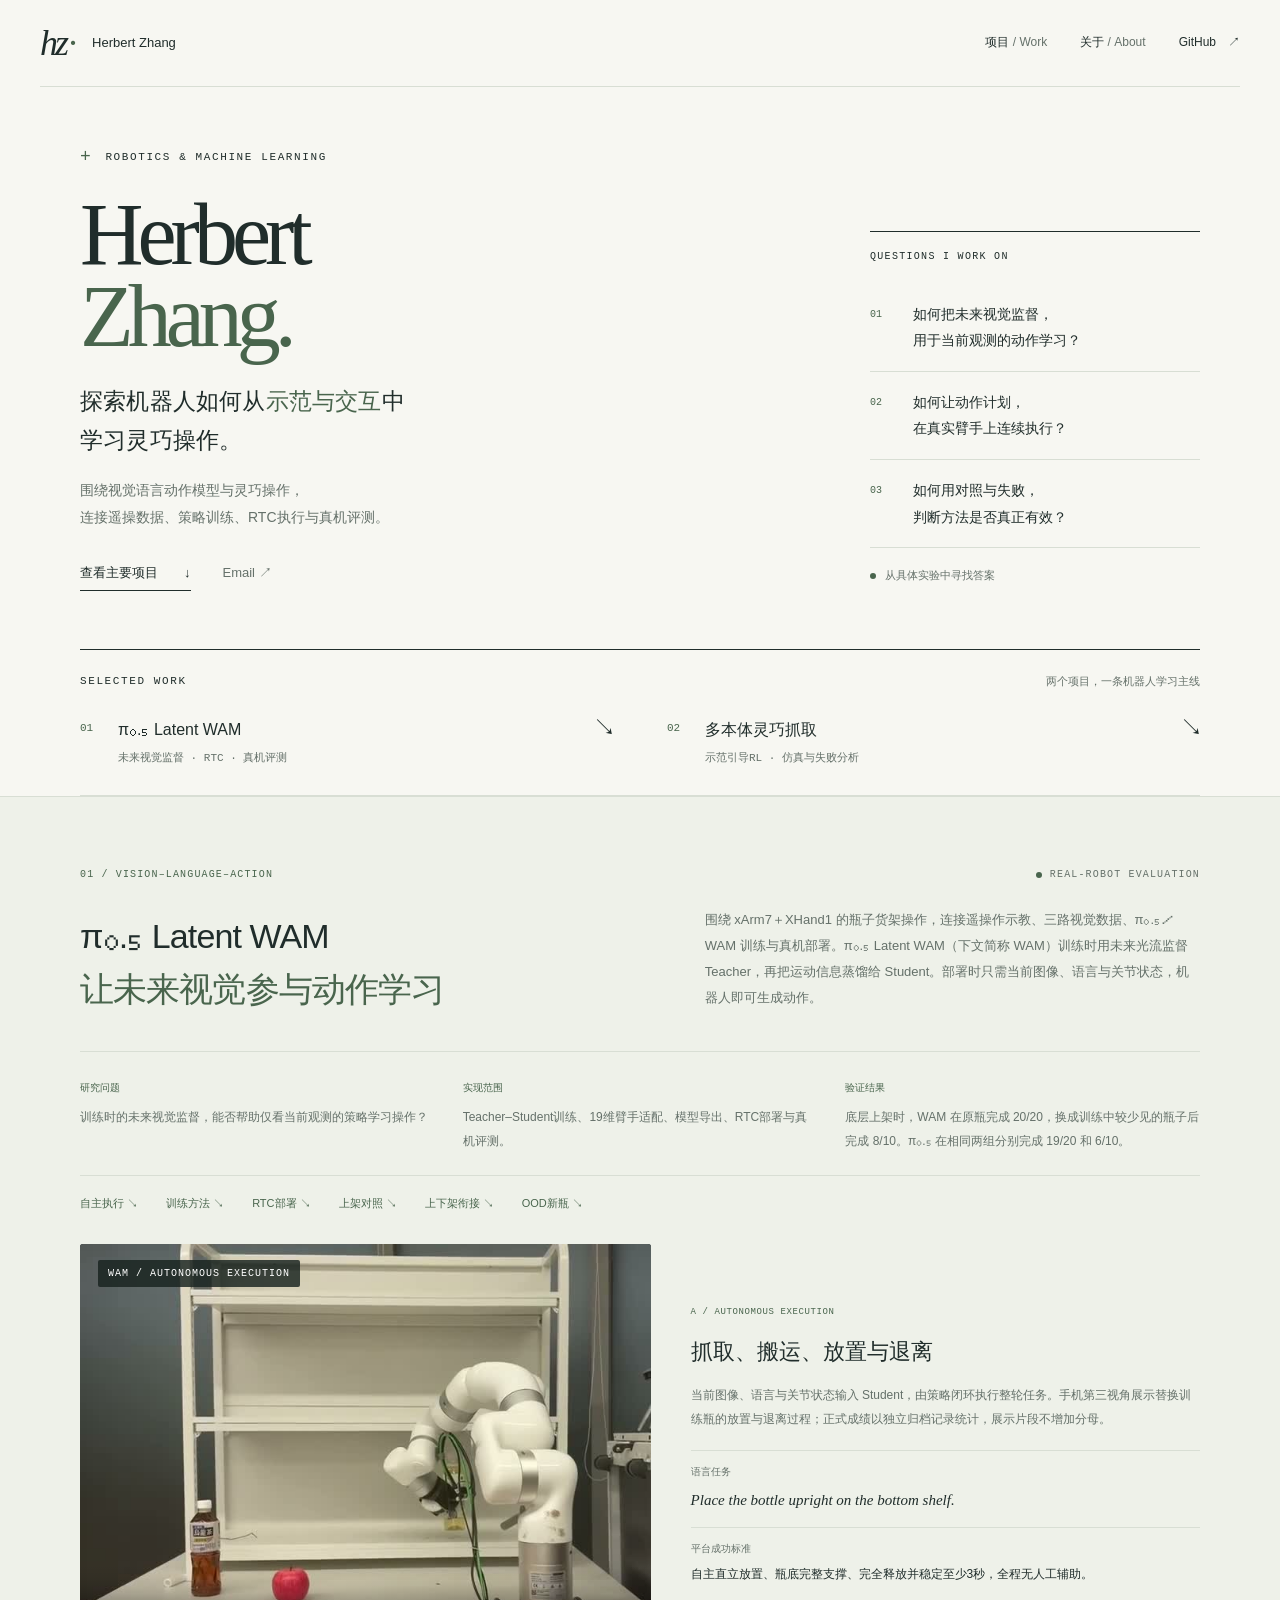
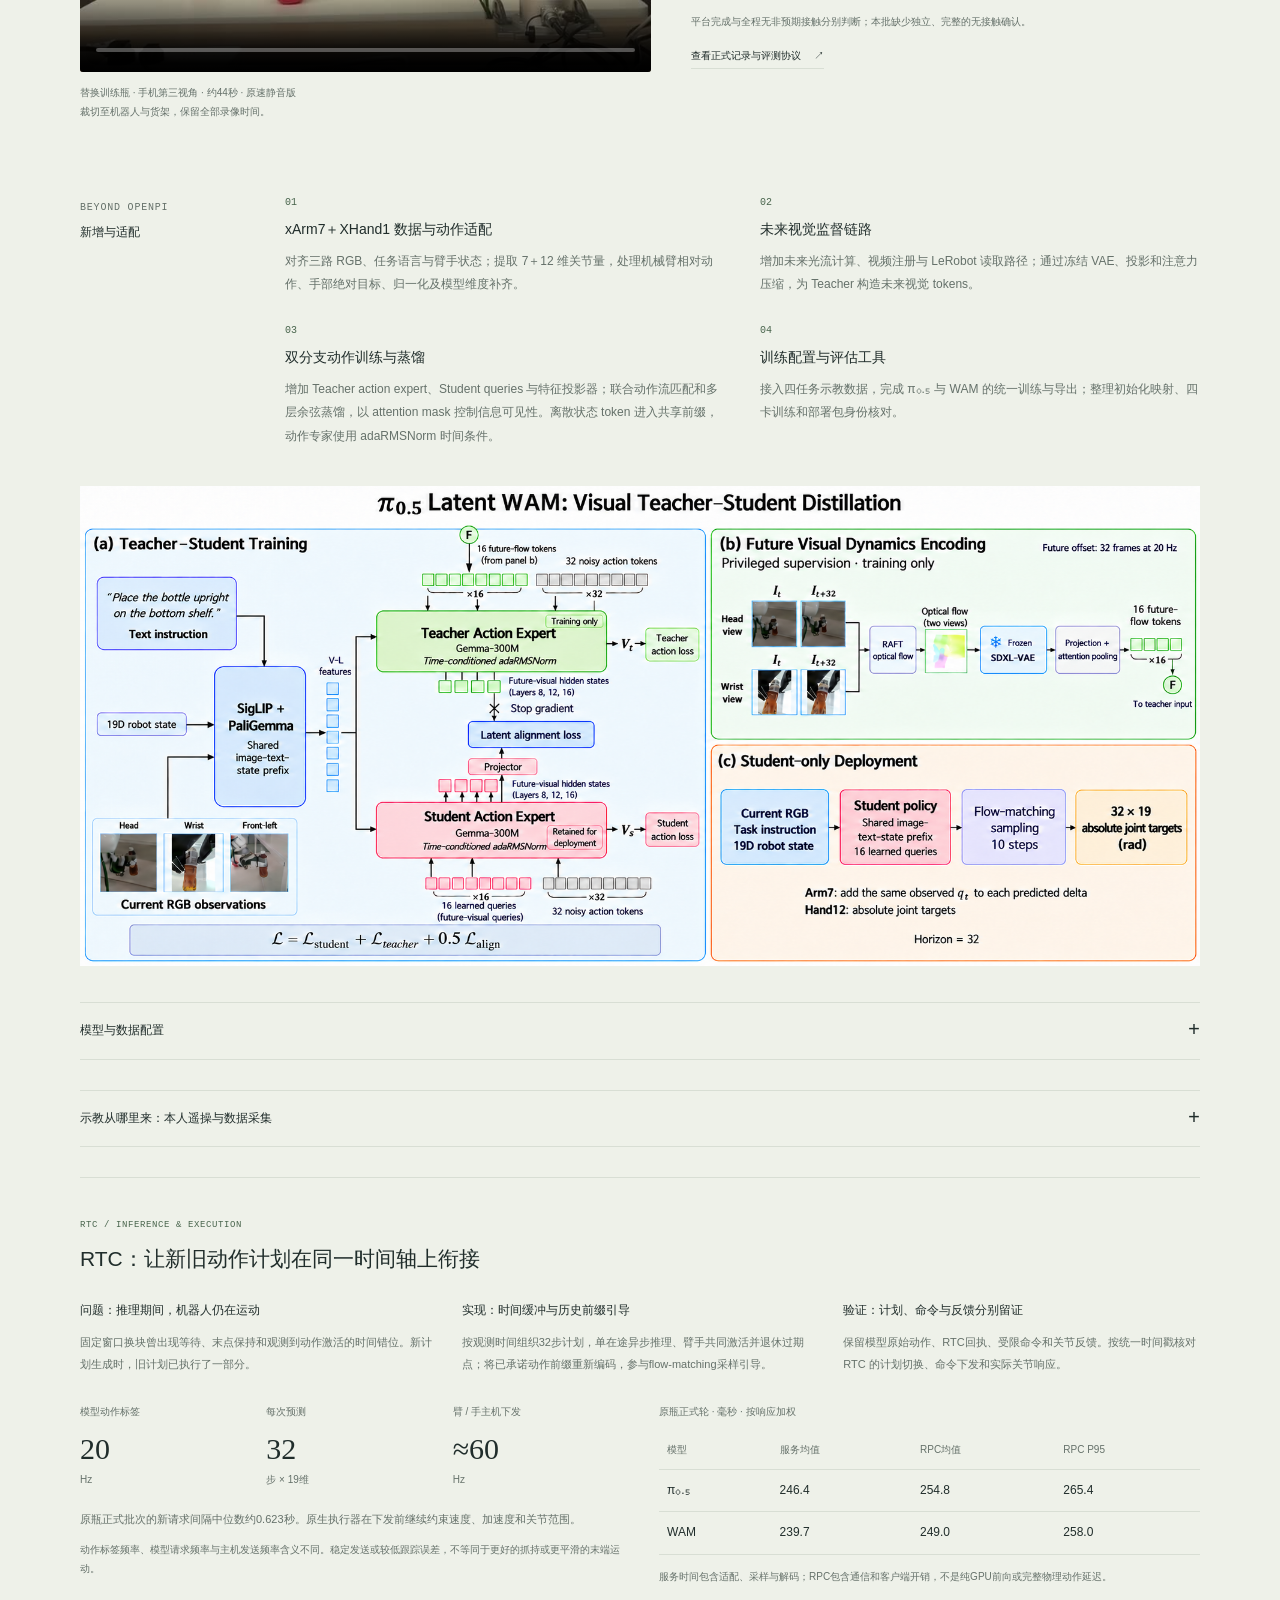
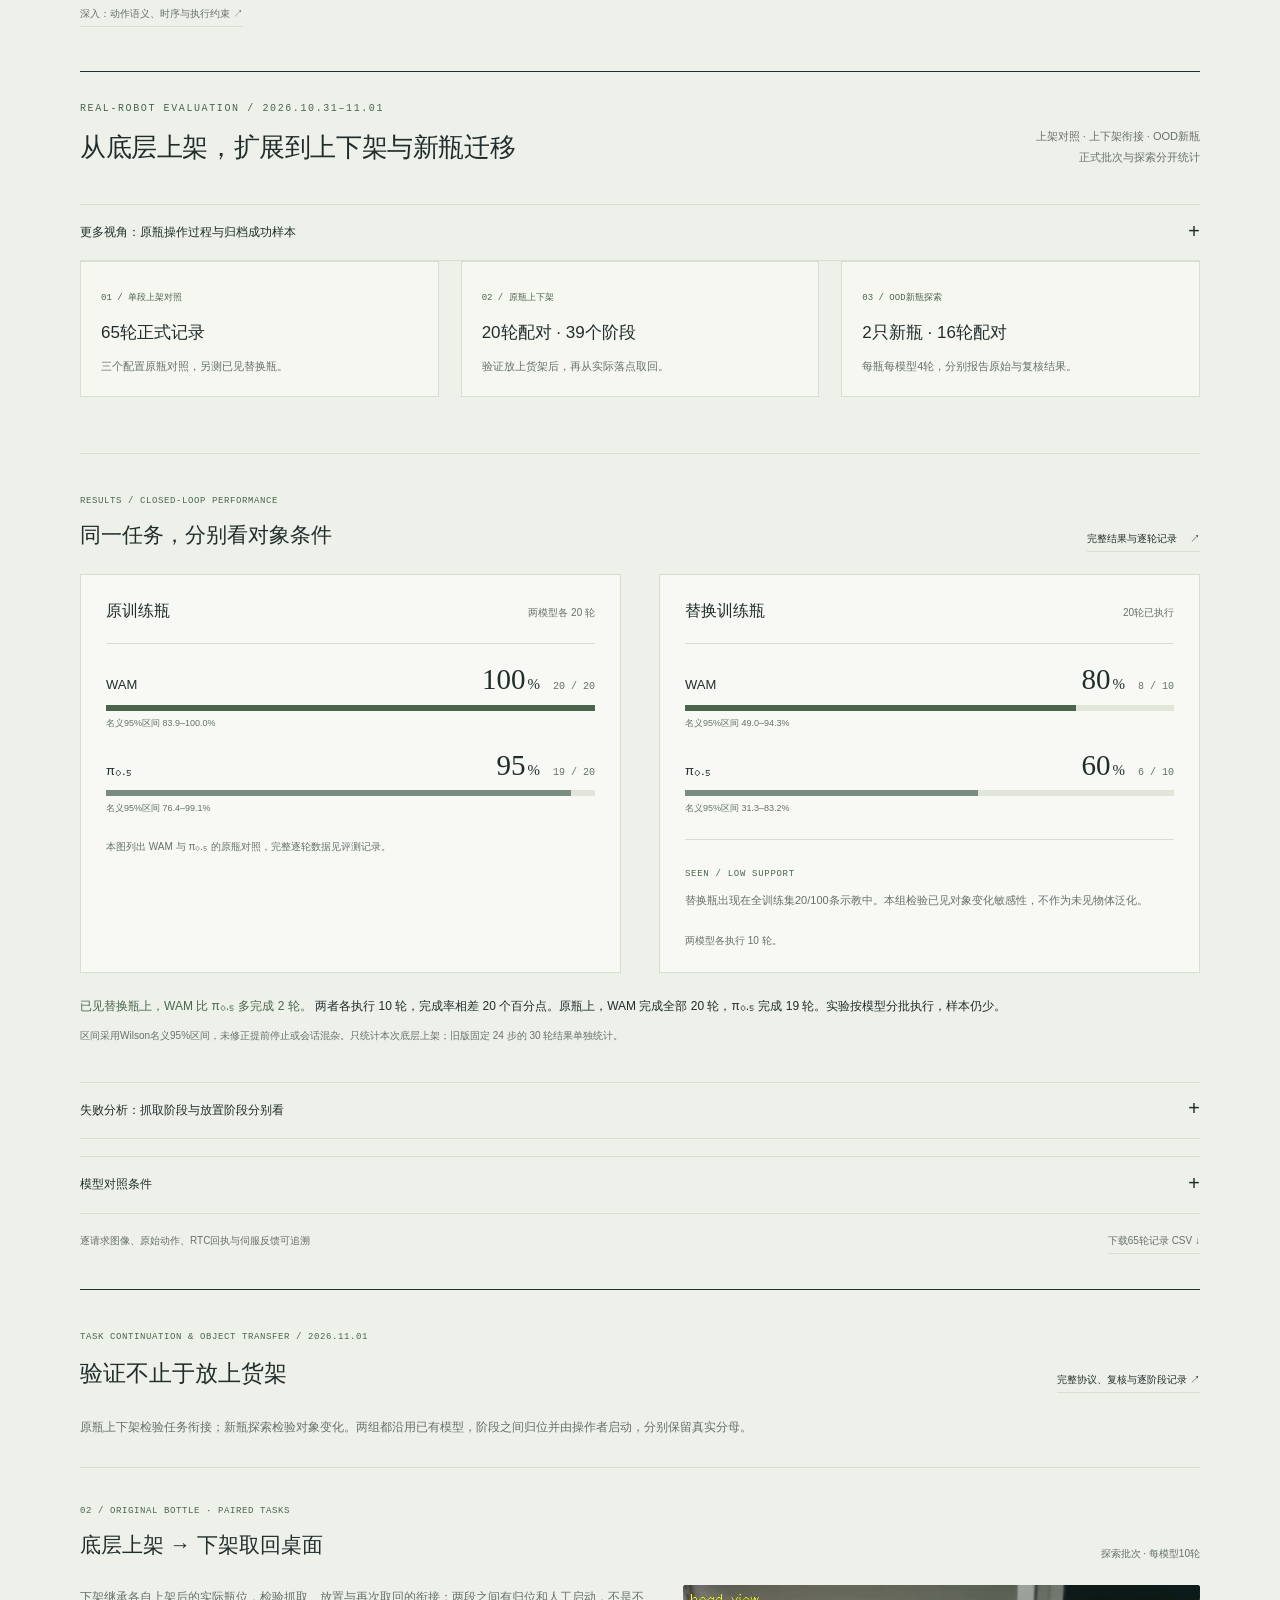
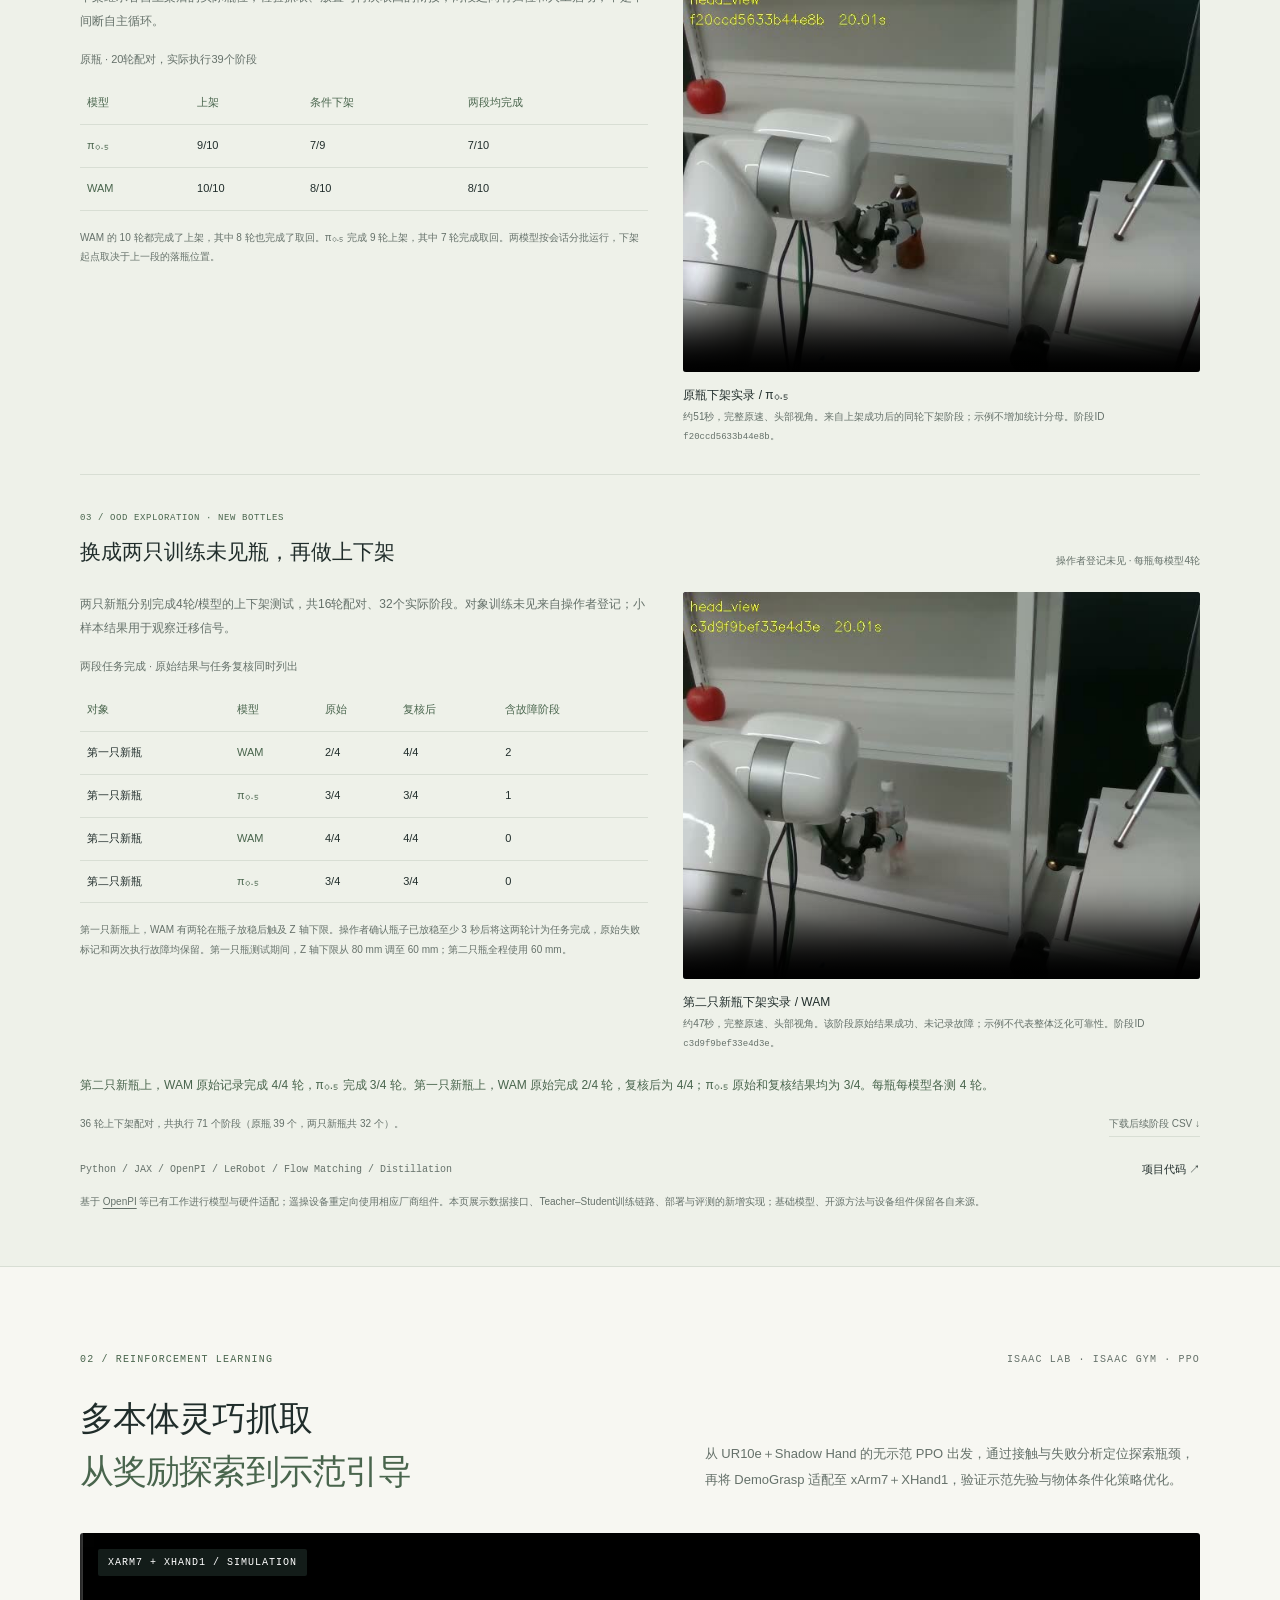
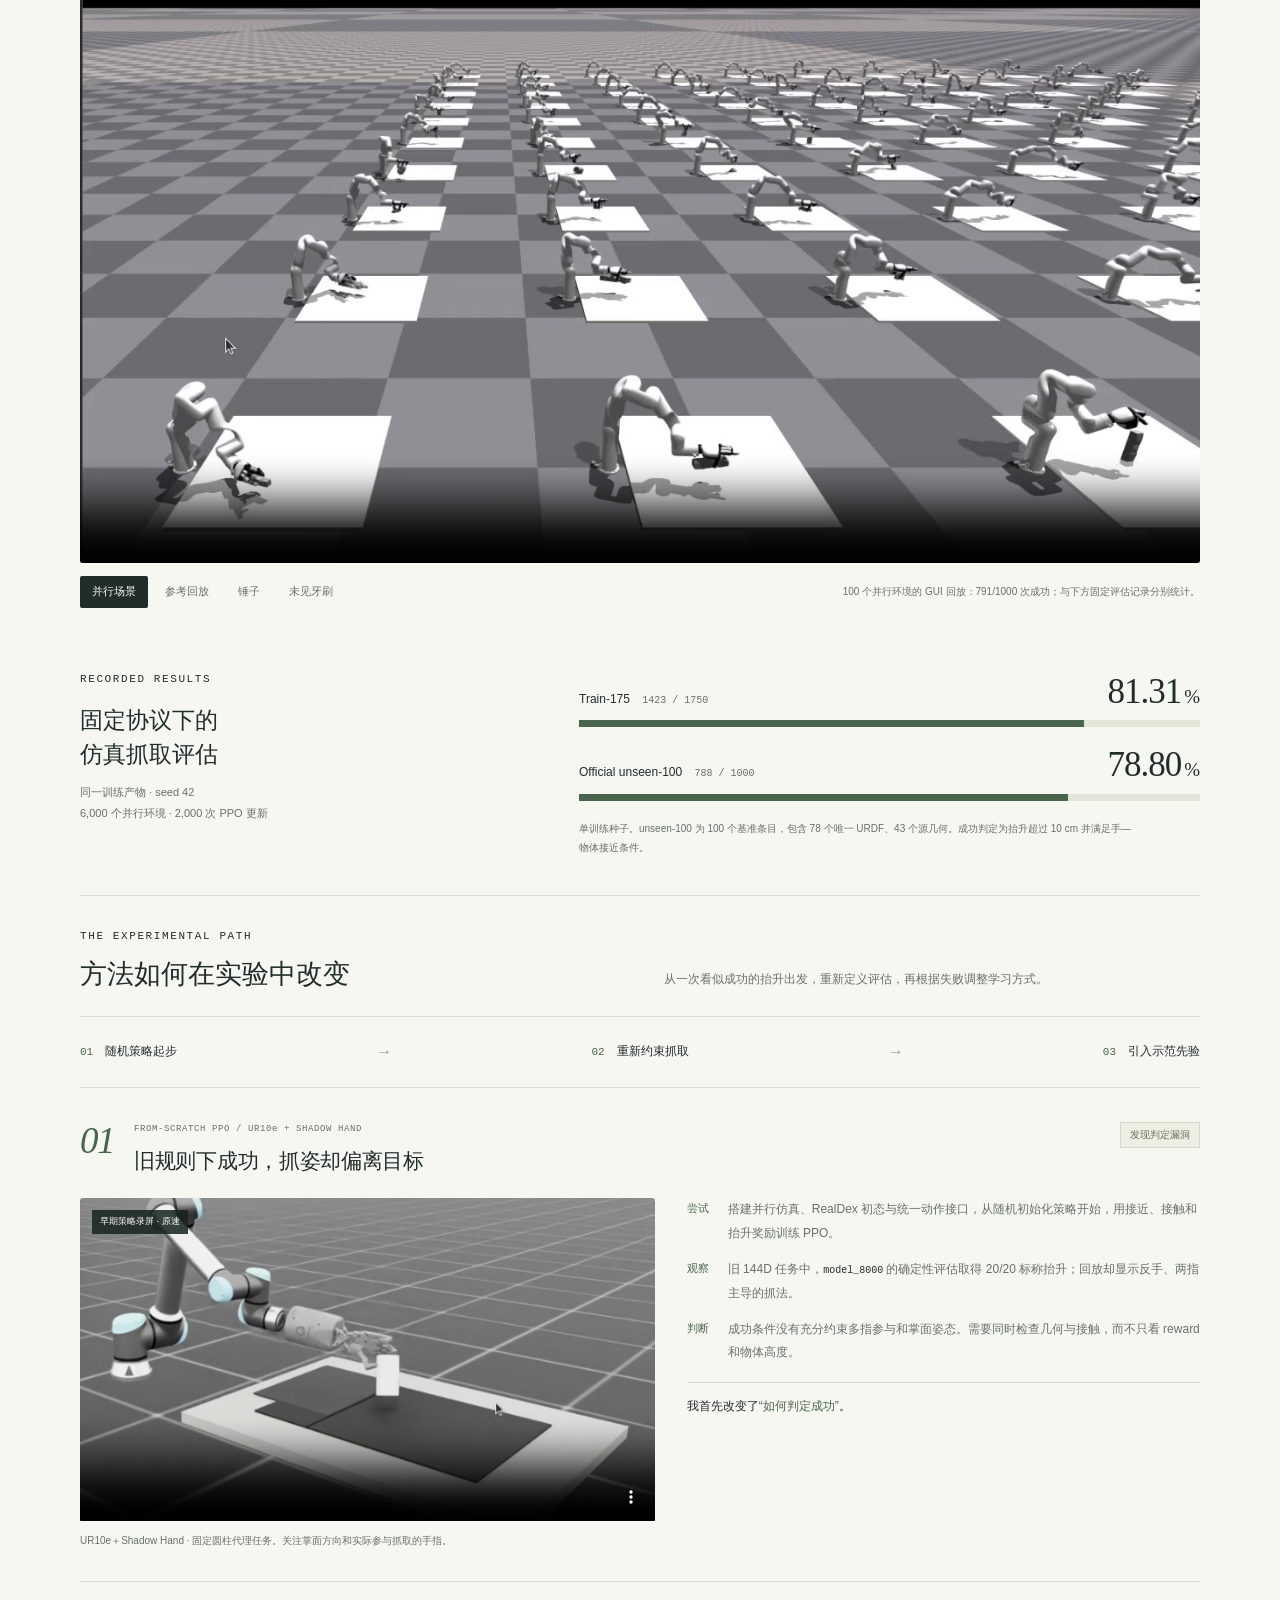
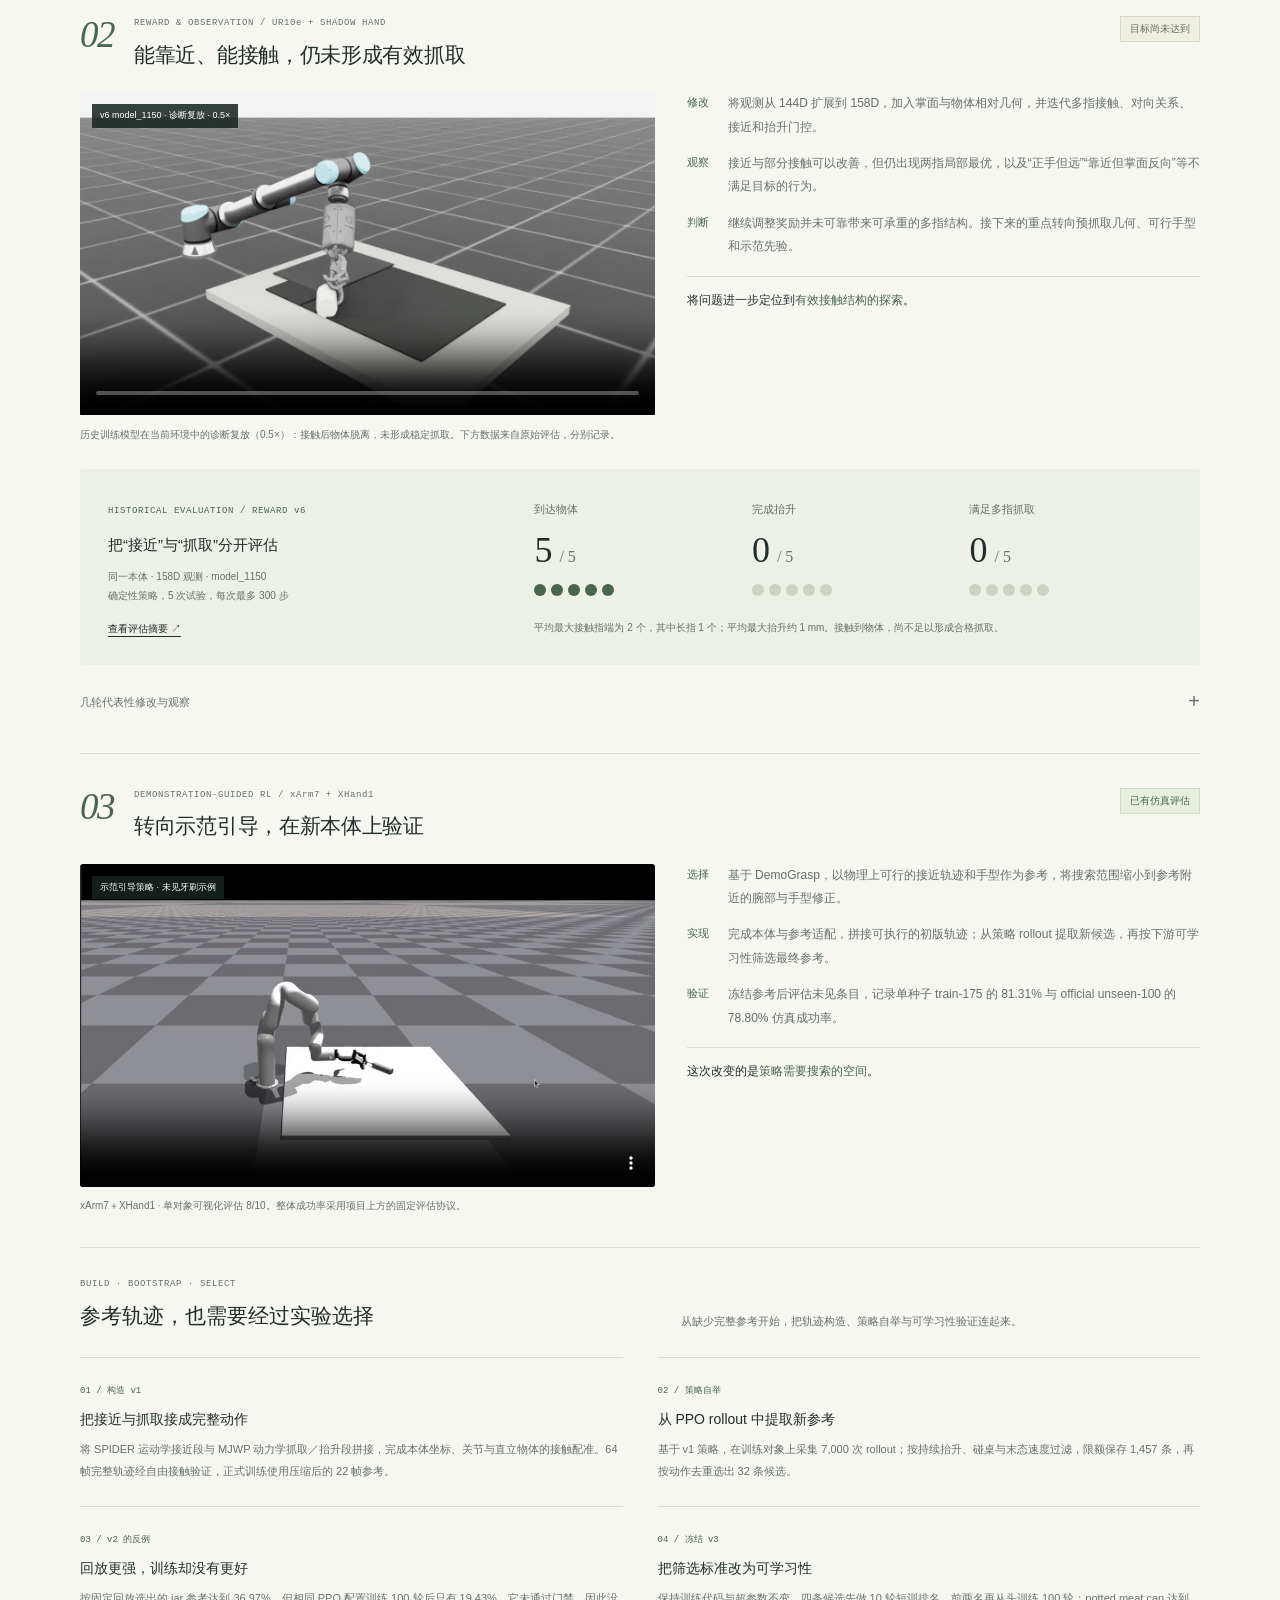
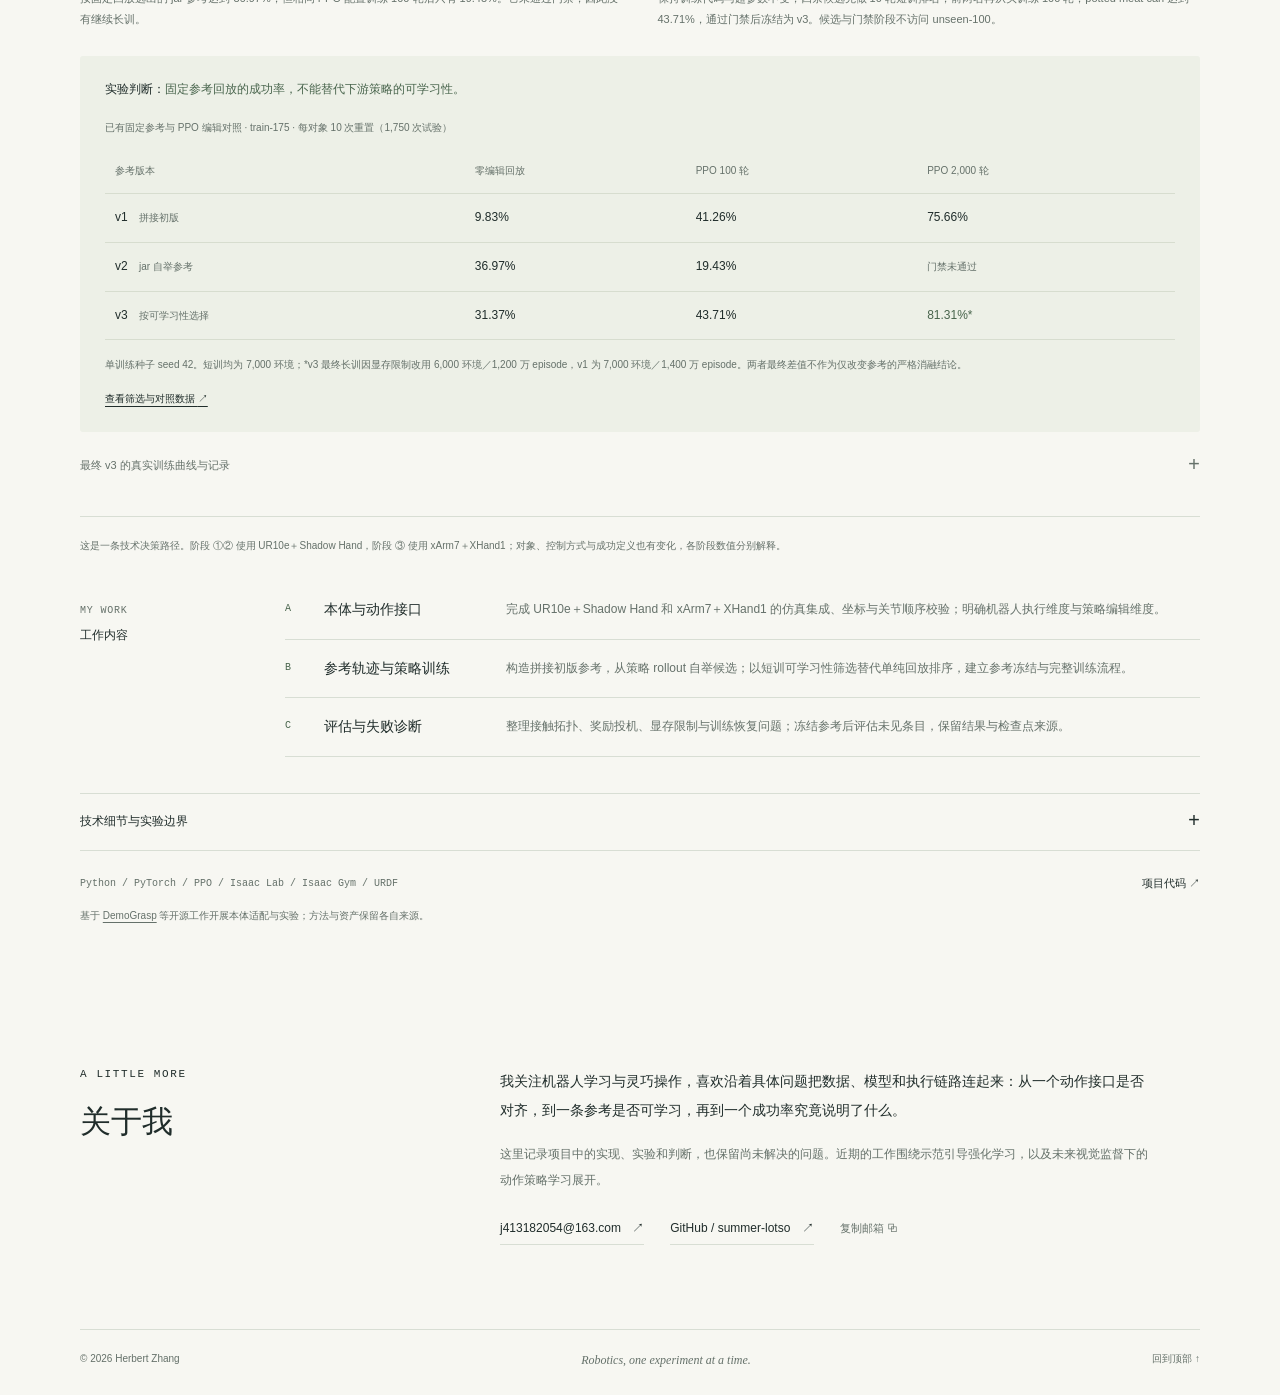
==== commit a674e3bf: "Remove the g1 reference row from the homepage latency table" ====
--- a/index.html
+++ b/index.html
@@ -99,7 +99,7 @@
 
 </details>
 
-          <section class="wam-system" id="wam-rtc" aria-labelledby="wam-system-title"><div class="wam-subheading"><div><span class="wam-section-index">RTC / INFERENCE &amp; EXECUTION</span><h4 id="wam-system-title">RTC：让新旧动作计划在同一时间轴上衔接</h4></div></div><div class="wam-rtc-story"><div><h5>问题：推理期间，机器人仍在运动</h5><p>固定窗口换块曾出现等待、末点保持和观测到动作激活的时间错位。新计划生成时，旧计划已执行了一部分。</p></div><div><h5>实现：时间缓冲与历史前缀引导</h5><p>按观测时间组织32步计划，单在途异步推理、臂手共同激活并退休过期点；将已承诺动作前缀重新编码，参与flow-matching采样引导。</p></div><div><h5>验证：计划、命令与反馈分别留证</h5><p>保留模型原始动作、RTC回执、受限命令和关节反馈。按统一时间戳核对 RTC 的计划切换、命令下发和实际关节响应。</p></div></div><div class="wam-system-grid"><div class="wam-control-notes"><dl class="wam-control-metrics"><div><dt>模型动作标签</dt><dd>20<span>Hz</span></dd></div><div><dt>每次预测</dt><dd>32<span>步 × 19维</span></dd></div><div><dt>臂 / 手主机下发</dt><dd>≈60<span>Hz</span></dd></div></dl><p>原瓶正式批次的新请求间隔中位数约0.623秒。原生执行器在下发前继续约束速度、加速度和关节范围。</p><p class="wam-small-note">动作标签频率、模型请求频率与主机发送频率含义不同。稳定发送或较低跟踪误差，不等同于更好的抓持或更平滑的末端运动。</p></div><div class="wam-latency"><table><caption>原瓶正式轮 · 毫秒 · 按响应加权</caption><thead><tr><th scope="col">模型</th><th scope="col">服务均值</th><th scope="col">RPC均值</th><th scope="col">RPC P95</th></tr></thead><tbody><tr><th scope="row">π₀.₅</th><td>246.4</td><td>254.8</td><td>265.4</td></tr><tr><th scope="row">WAM</th><td>239.7</td><td>249.0</td><td>258.0</td></tr><tr><th scope="row">π₀.₅（g1 参考）</th><td>258.2</td><td>267.6</td><td>277.0</td></tr></tbody></table><p class="wam-small-note">服务时间包含适配、采样与解码；RPC包含通信和客户端开销，不是纯GPU前向或完整物理动作延迟。</p></div></div><p class="wam-small-note"><a class="wam-inline-link" href="wam-evaluation.html#engineering">深入：动作语义、时序与执行约束 ↗</a></p></section>
+          <section class="wam-system" id="wam-rtc" aria-labelledby="wam-system-title"><div class="wam-subheading"><div><span class="wam-section-index">RTC / INFERENCE &amp; EXECUTION</span><h4 id="wam-system-title">RTC：让新旧动作计划在同一时间轴上衔接</h4></div></div><div class="wam-rtc-story"><div><h5>问题：推理期间，机器人仍在运动</h5><p>固定窗口换块曾出现等待、末点保持和观测到动作激活的时间错位。新计划生成时，旧计划已执行了一部分。</p></div><div><h5>实现：时间缓冲与历史前缀引导</h5><p>按观测时间组织32步计划，单在途异步推理、臂手共同激活并退休过期点；将已承诺动作前缀重新编码，参与flow-matching采样引导。</p></div><div><h5>验证：计划、命令与反馈分别留证</h5><p>保留模型原始动作、RTC回执、受限命令和关节反馈。按统一时间戳核对 RTC 的计划切换、命令下发和实际关节响应。</p></div></div><div class="wam-system-grid"><div class="wam-control-notes"><dl class="wam-control-metrics"><div><dt>模型动作标签</dt><dd>20<span>Hz</span></dd></div><div><dt>每次预测</dt><dd>32<span>步 × 19维</span></dd></div><div><dt>臂 / 手主机下发</dt><dd>≈60<span>Hz</span></dd></div></dl><p>原瓶正式批次的新请求间隔中位数约0.623秒。原生执行器在下发前继续约束速度、加速度和关节范围。</p><p class="wam-small-note">动作标签频率、模型请求频率与主机发送频率含义不同。稳定发送或较低跟踪误差，不等同于更好的抓持或更平滑的末端运动。</p></div><div class="wam-latency"><table><caption>原瓶正式轮 · 毫秒 · 按响应加权</caption><thead><tr><th scope="col">模型</th><th scope="col">服务均值</th><th scope="col">RPC均值</th><th scope="col">RPC P95</th></tr></thead><tbody><tr><th scope="row">π₀.₅</th><td>246.4</td><td>254.8</td><td>265.4</td></tr><tr><th scope="row">WAM</th><td>239.7</td><td>249.0</td><td>258.0</td></tr></tbody></table><p class="wam-small-note">服务时间包含适配、采样与解码；RPC包含通信和客户端开销，不是纯GPU前向或完整物理动作延迟。</p></div></div><p class="wam-small-note"><a class="wam-inline-link" href="wam-evaluation.html#engineering">深入：动作语义、时序与执行约束 ↗</a></p></section>
 
         <section class="wam-evaluation" id="wam-evaluation" aria-labelledby="wam-evaluation-title">
           <div class="wam-eval-heading"><div><p class="eyebrow">REAL-ROBOT EVALUATION / 2026.10.31–11.01</p><h3 id="wam-evaluation-title">从底层上架，扩展到上下架与新瓶迁移</h3></div><p>上架对照 · 上下架衔接 · OOD新瓶<br>正式批次与探索分开统计</p></div>
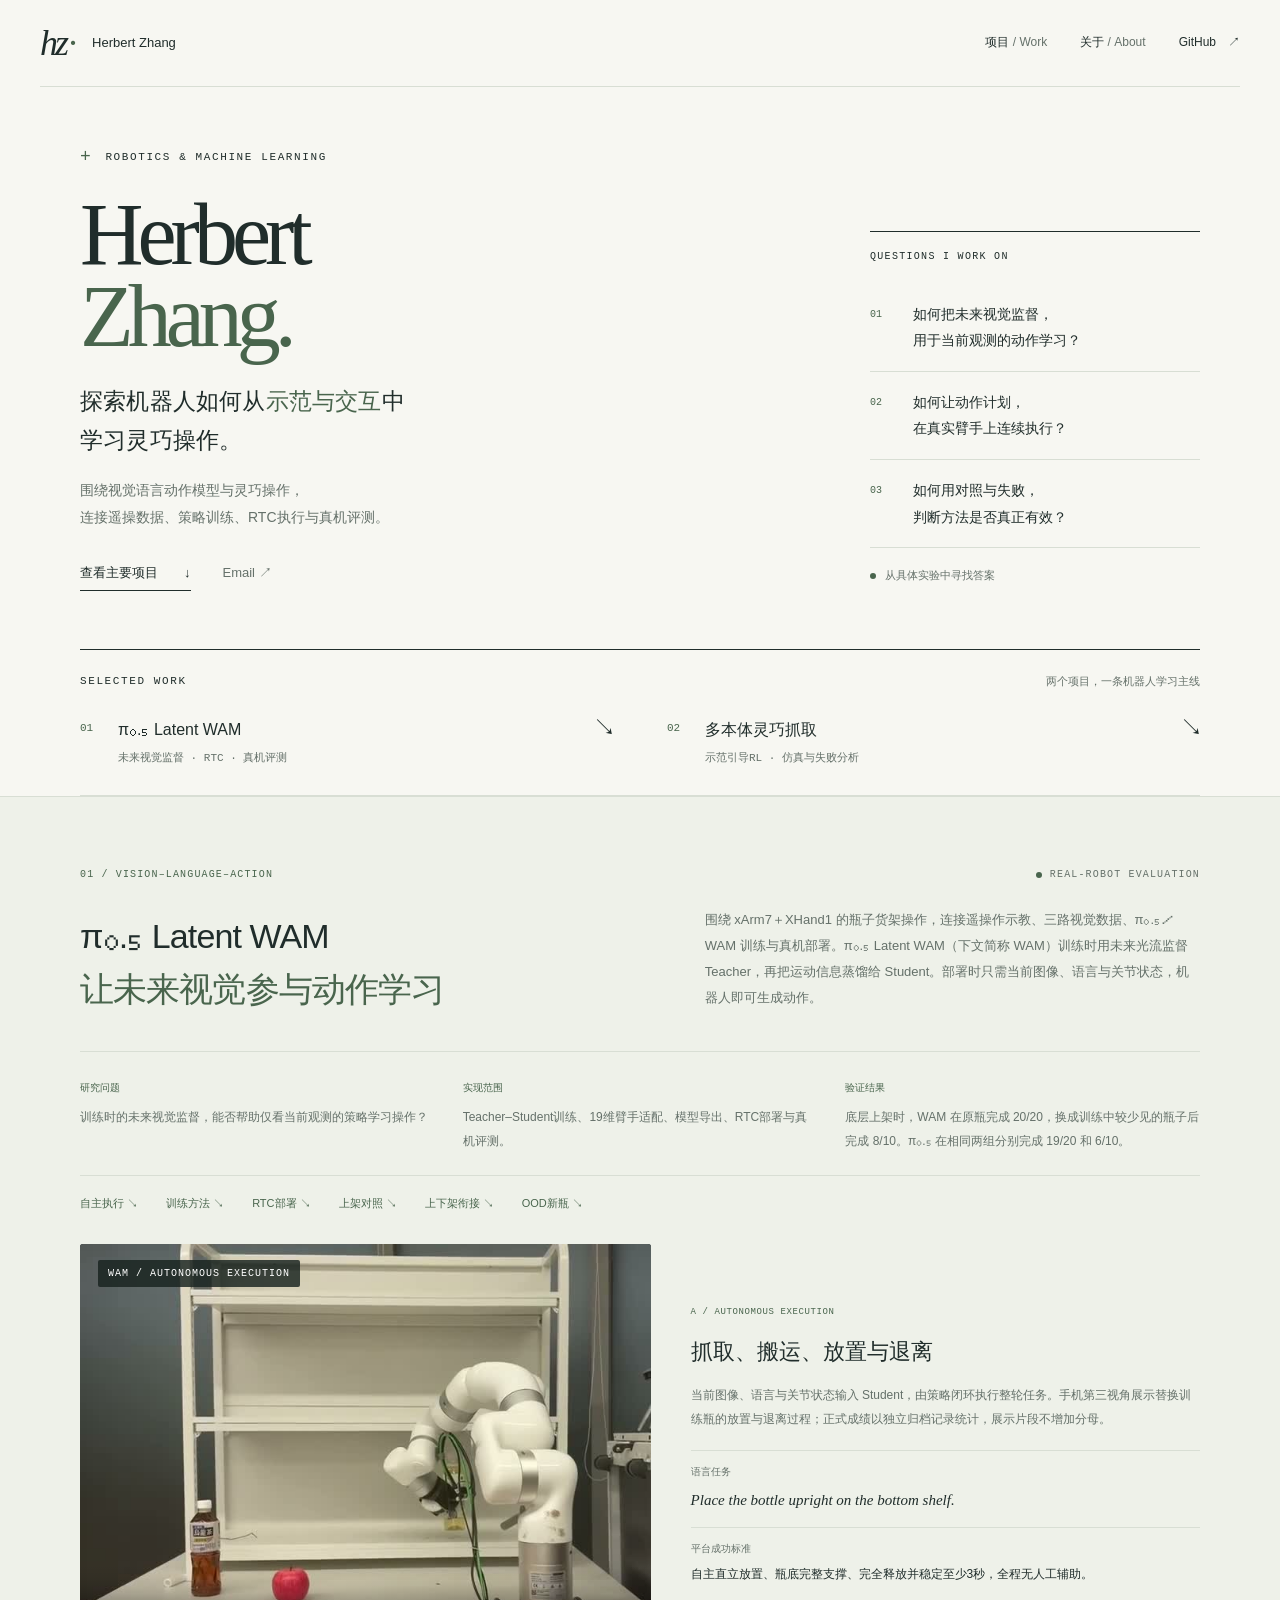
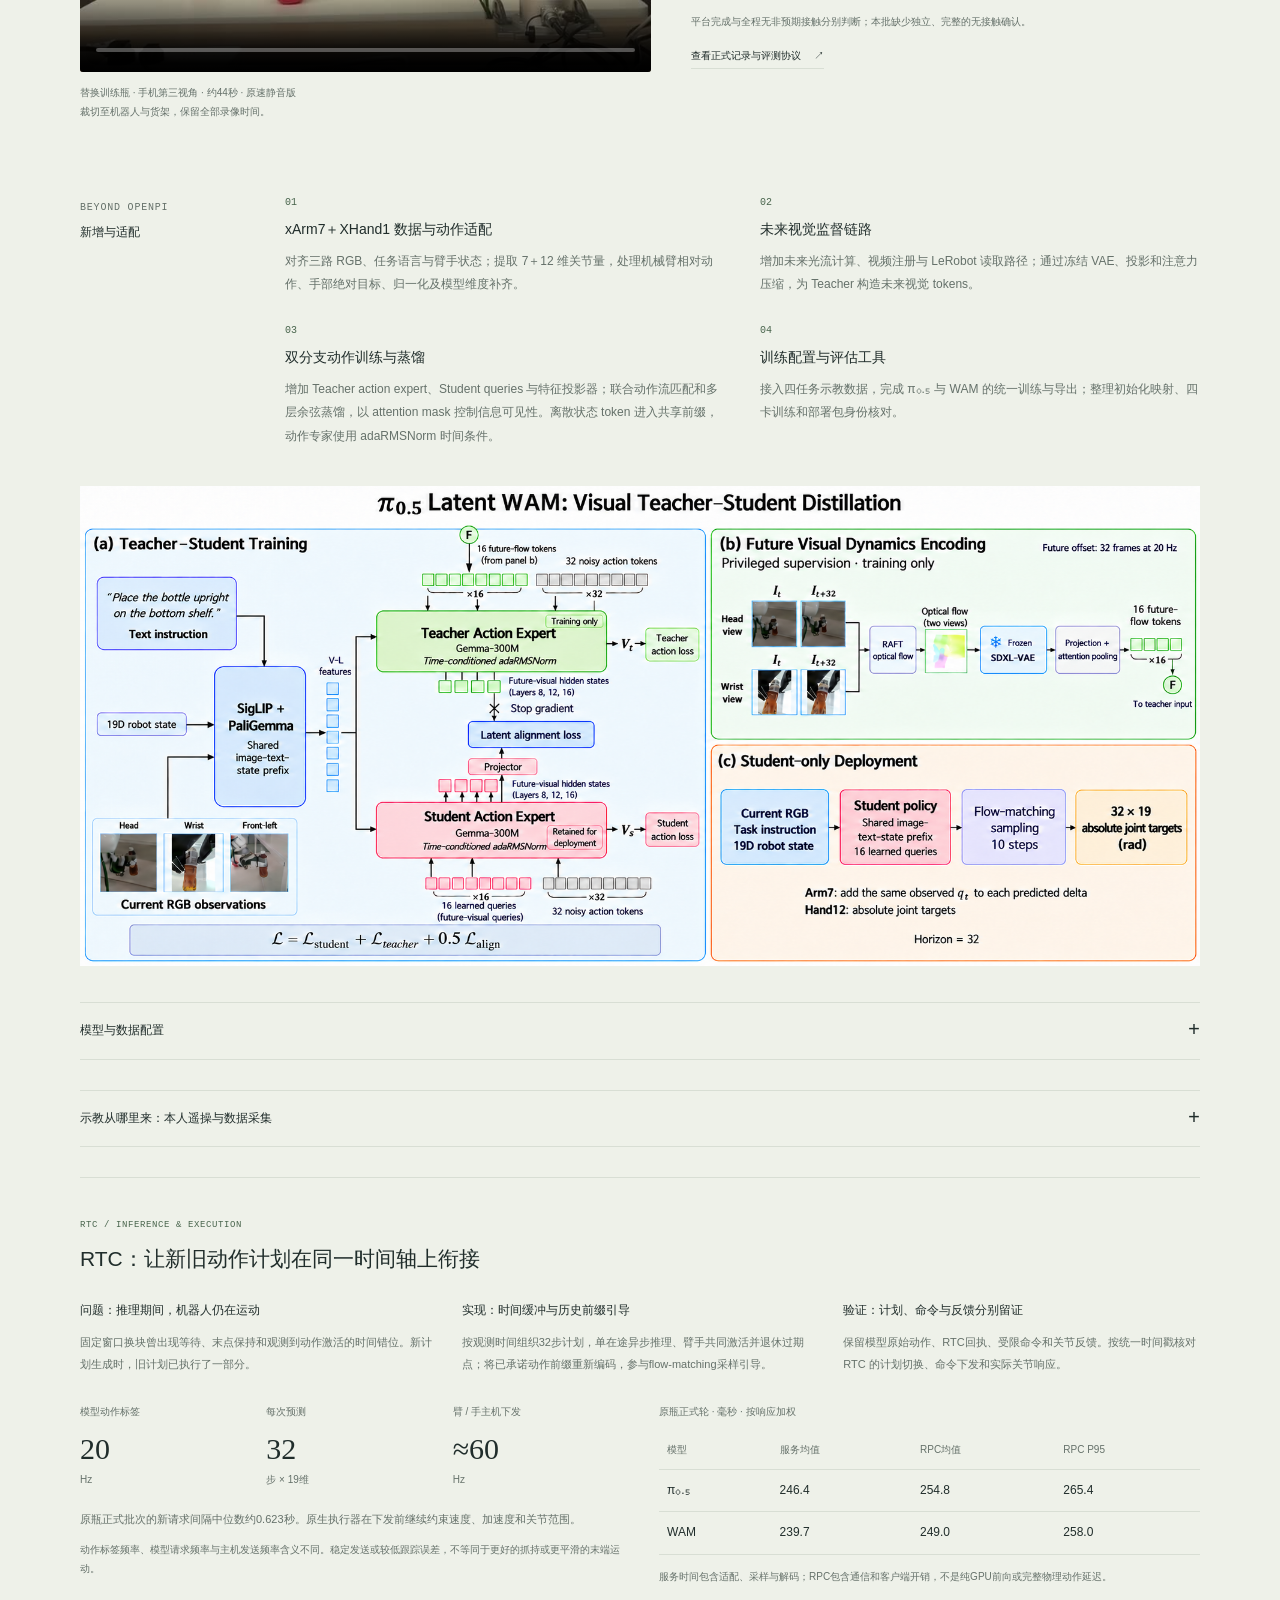
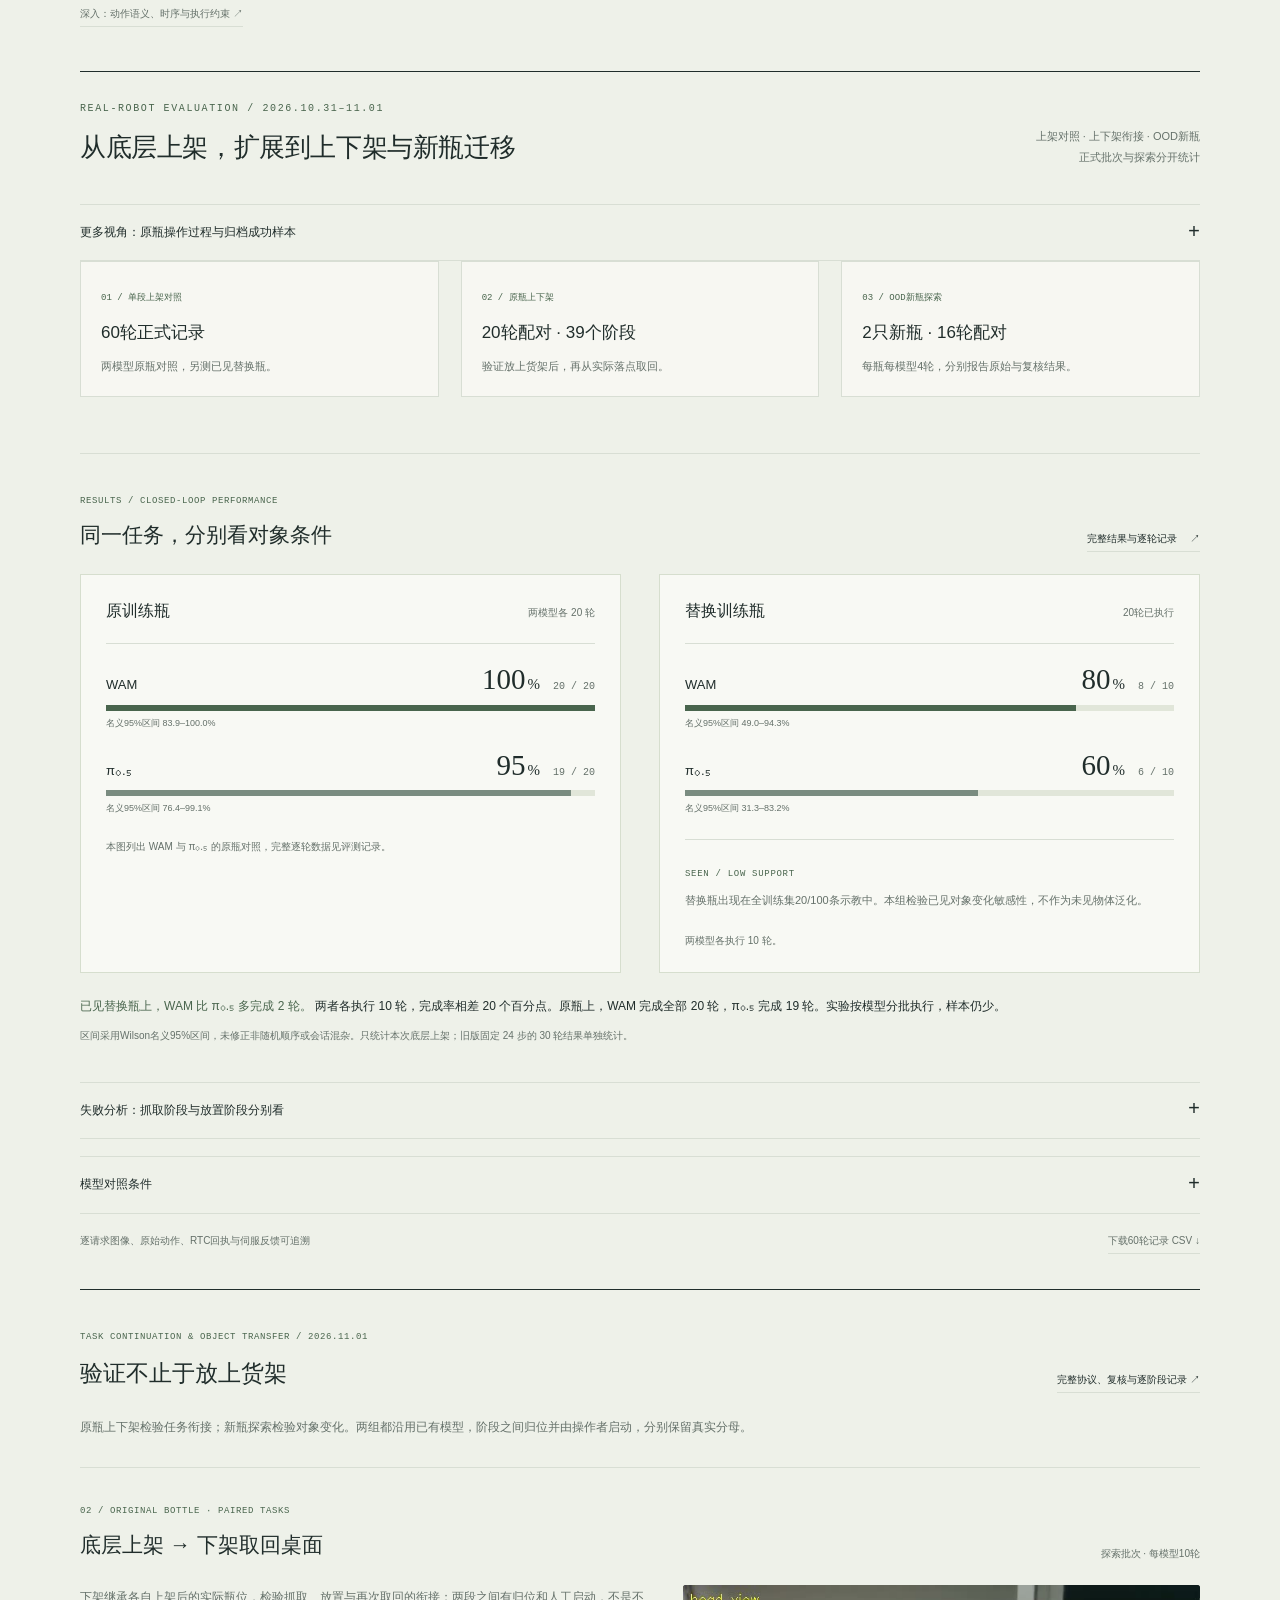
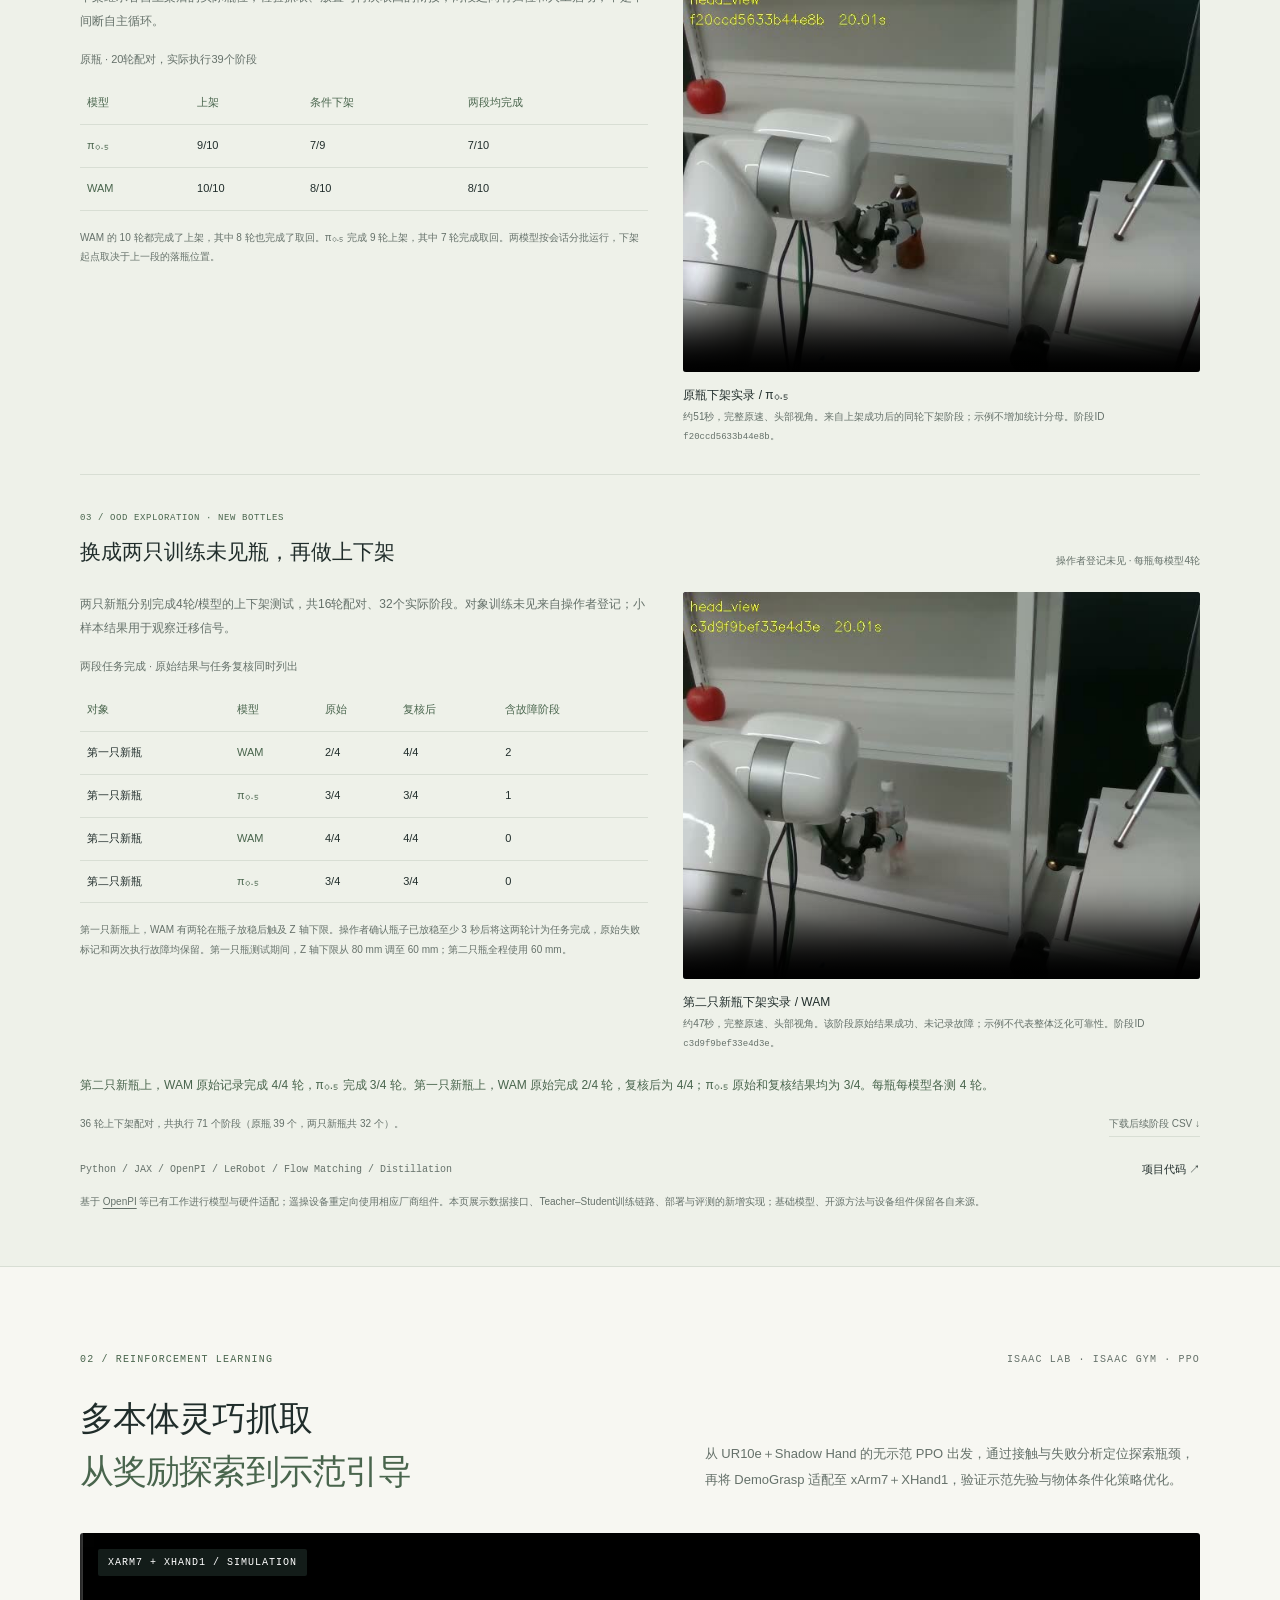
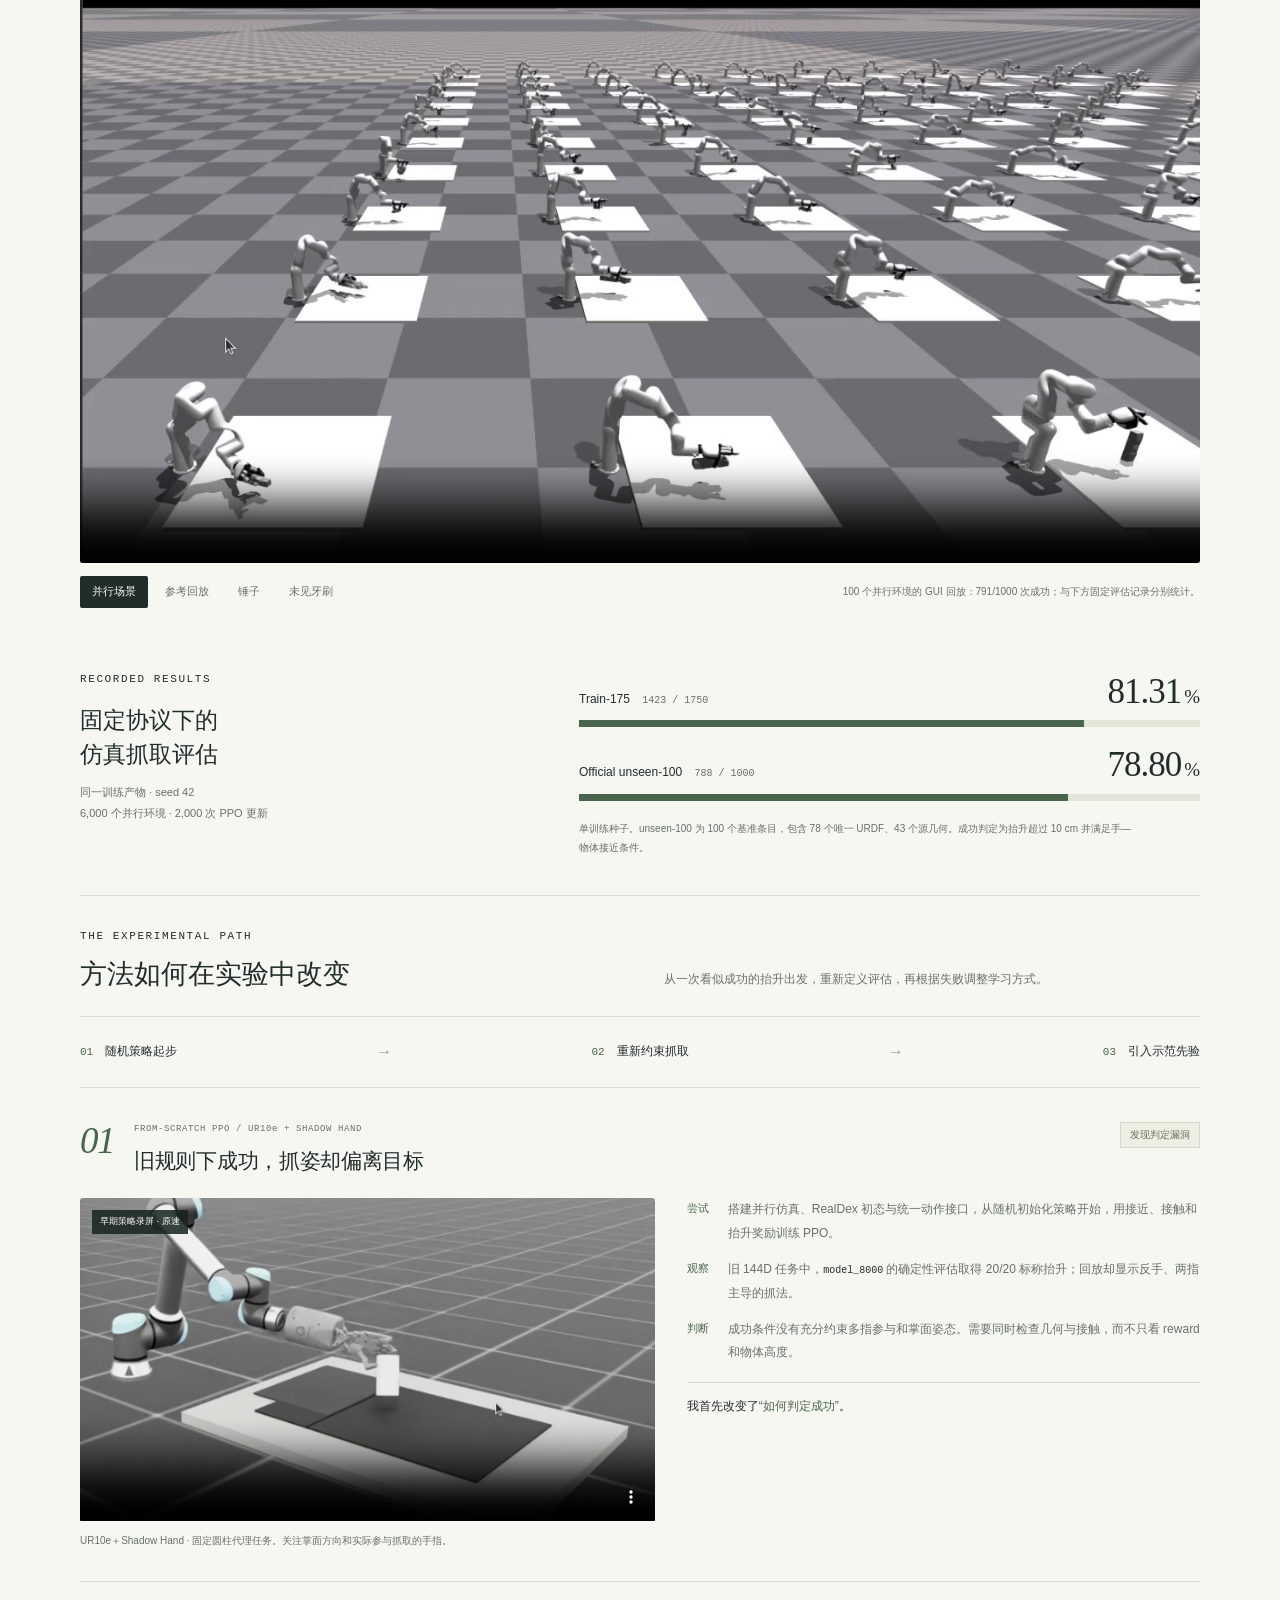
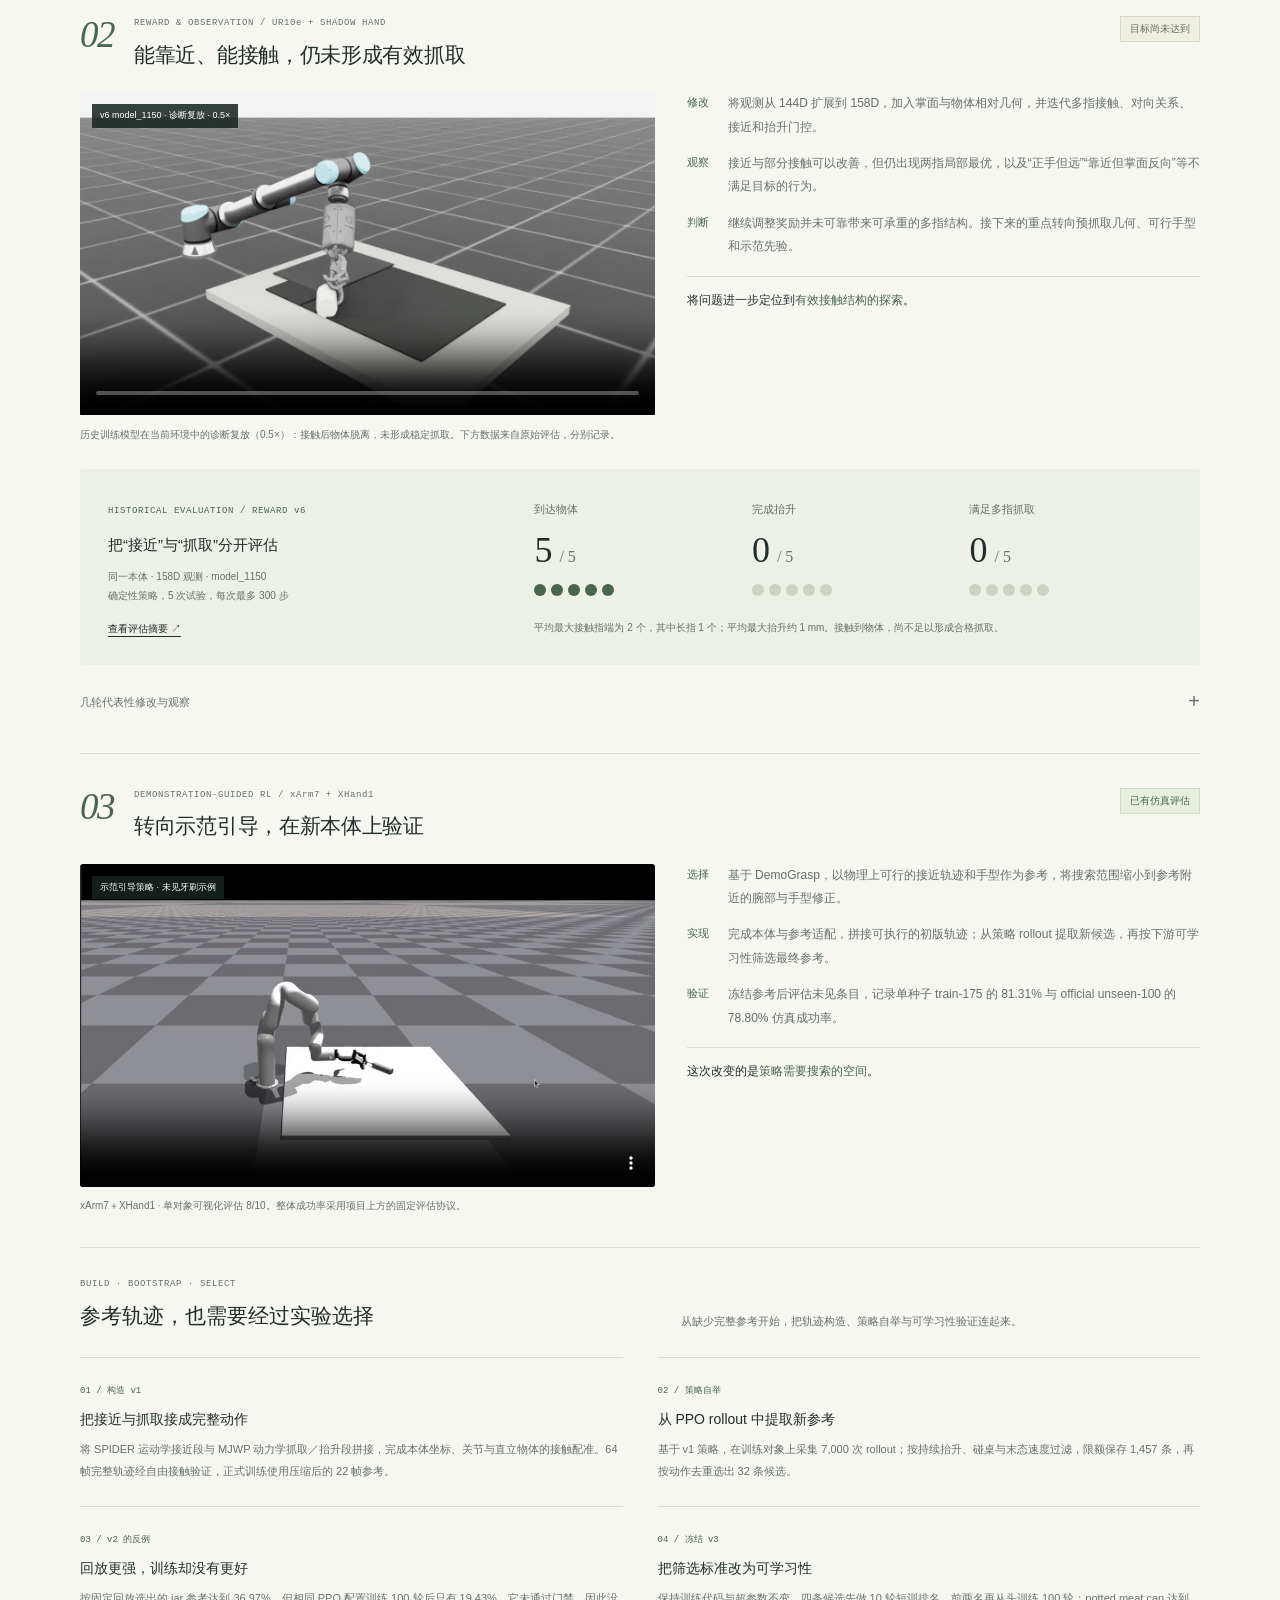
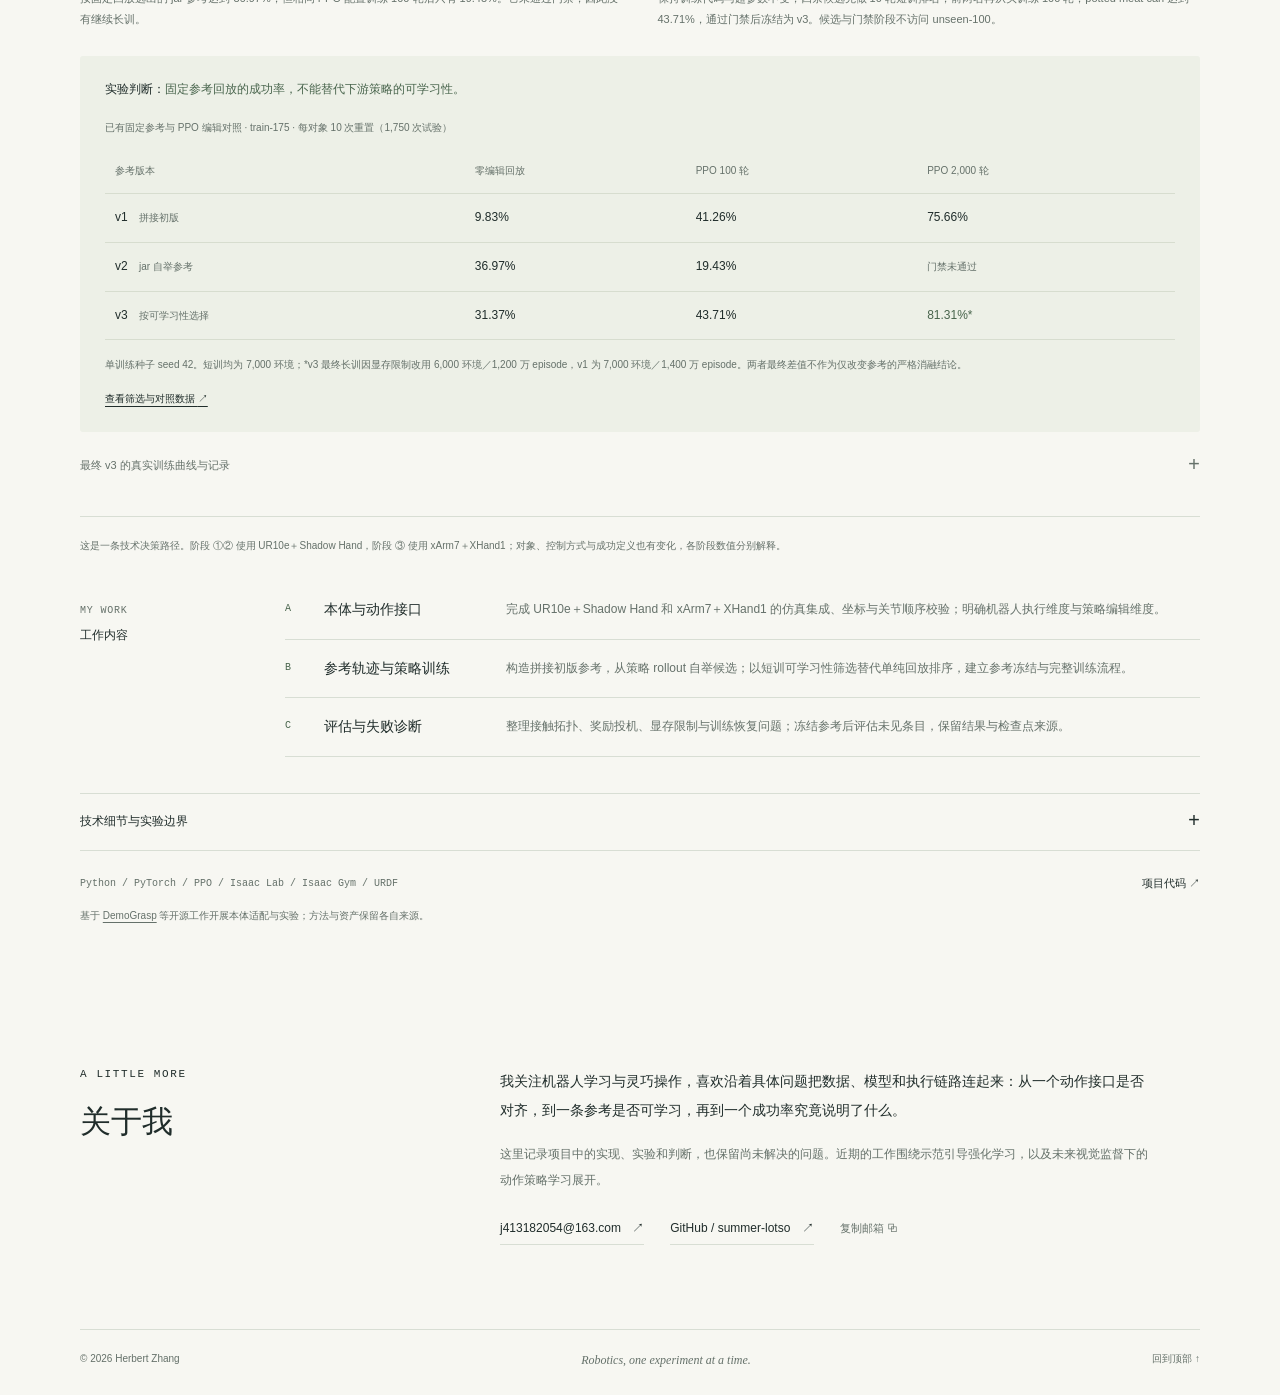
==== commit 8676525e: "Remove reference configuration from pi0.5 portfolio and reconcile evaluation totals" ====
--- a/index.html
+++ b/index.html
@@ -107,18 +107,18 @@
 
 
 <details class="technical-details wam-more-views"><summary><span>更多视角：原瓶操作过程与归档成功样本</span><span class="details-symbol" aria-hidden="true">+</span></summary><div class="wam-failure-grid"><figure><video id="wam-phone-original" controls playsinline preload="none" width="720" height="540" poster="assets/wam/phone-original.jpg" aria-label="WAM原训练瓶操作过程，手机第三视角原速静音版"><source src="assets/wam/phone-original.mp4" type="video/mp4">可直接<a href="assets/wam/phone-original.mp4">打开原瓶过程录像</a>。</video><figcaption><h5>原训练瓶 / 第三视角过程</h5><p>约39秒，连续原速静音版。用于观察抓取与上架过程，不单凭本片段判定释放后稳定终点。</p></figcaption></figure><figure><video id="wam-archived-success" controls playsinline preload="none" width="640" height="480" poster="assets/wam/success.jpg" aria-label="π₀.₅原瓶归档成功轮头部视角"><source src="assets/wam/success.mp4" type="video/mp4">可直接<a href="assets/wam/success.mp4">打开归档成功录像</a>。</video><figcaption><h5>原训练瓶 / π₀.₅ 归档成功样本</h5><p>约41秒，头部视角裁切，保留完整时间。<a href="assets/wam/success-three-view.mp4">查看同一轮三视角记录 ↗</a>；轮ID <code>05301d0970374555</code>。</p></figcaption></figure></div><p class="wam-small-note">手机录像由本人提供并确认使用WAM，未逐条绑定正式轮ID；两类材料分别保留，不据手机片段改写正式统计。</p></details>
-          <div class="wam-scope-map" aria-label="三类真机实验"><a href="#wam-performance-title"><span>01 / 单段上架对照</span><strong>65轮正式记录</strong><p>三个配置原瓶对照，另测已见替换瓶。</p></a><a href="#wam-paired"><span>02 / 原瓶上下架</span><strong>20轮配对 · 39个阶段</strong><p>验证放上货架后，再从实际落点取回。</p></a><a href="#wam-ood"><span>03 / OOD新瓶探索</span><strong>2只新瓶 · 16轮配对</strong><p>每瓶每模型4轮，分别报告原始与复核结果。</p></a></div>
+          <div class="wam-scope-map" aria-label="三类真机实验"><a href="#wam-performance-title"><span>01 / 单段上架对照</span><strong>60轮正式记录</strong><p>两模型原瓶对照，另测已见替换瓶。</p></a><a href="#wam-paired"><span>02 / 原瓶上下架</span><strong>20轮配对 · 39个阶段</strong><p>验证放上货架后，再从实际落点取回。</p></a><a href="#wam-ood"><span>03 / OOD新瓶探索</span><strong>2只新瓶 · 16轮配对</strong><p>每瓶每模型4轮，分别报告原始与复核结果。</p></a></div>
           <section class="wam-performance" aria-labelledby="wam-performance-title"><div class="wam-subheading"><div><span class="wam-section-index">RESULTS / CLOSED-LOOP PERFORMANCE</span><h4 id="wam-performance-title">同一任务，分别看对象条件</h4></div><a class="wam-inline-link" href="wam-evaluation.html">完整结果与逐轮记录 <span aria-hidden="true">↗</span></a></div><div class="wam-condition-grid">
             <section class="wam-condition"><div class="wam-condition-heading"><h5>原训练瓶</h5><span>两模型各 20 轮</span></div><div class="wam-rate-row" data-condition="original" data-model="pi0_latent_wam" data-success="20" data-trials="20"><div class="wam-rate-top"><span>WAM</span><strong>100<span>%</span><small>20 / 20</small></strong></div><div class="wam-rate-track" aria-hidden="true"><span class="model-pi0_latent_wam" style="width:100%"></span></div><p class="wam-ci">名义95%区间 83.9–100.0%</p></div><div class="wam-rate-row" data-condition="original" data-model="pi0" data-success="19" data-trials="20"><div class="wam-rate-top"><span>π₀.₅</span><strong>95<span>%</span><small>19 / 20</small></strong></div><div class="wam-rate-track" aria-hidden="true"><span class="model-pi0" style="width:95%"></span></div><p class="wam-ci">名义95%区间 76.4–99.1%</p></div><p class="wam-condition-note">本图列出 WAM 与 π₀.₅ 的原瓶对照，完整逐轮数据见评测记录。</p></section>
             <section class="wam-condition"><div class="wam-condition-heading"><h5>替换训练瓶</h5><span>20轮已执行</span></div><div class="wam-rate-row" data-condition="replacement" data-model="pi0_latent_wam" data-success="8" data-trials="10"><div class="wam-rate-top"><span>WAM</span><strong>80<span>%</span><small>8 / 10</small></strong></div><div class="wam-rate-track" aria-hidden="true"><span class="model-pi0_latent_wam" style="width:80%"></span></div><p class="wam-ci">名义95%区间 49.0–94.3%</p></div><div class="wam-rate-row" data-condition="replacement" data-model="pi0" data-success="6" data-trials="10"><div class="wam-rate-top"><span>π₀.₅</span><strong>60<span>%</span><small>6 / 10</small></strong></div><div class="wam-rate-track" aria-hidden="true"><span class="model-pi0" style="width:60%"></span></div><p class="wam-ci">名义95%区间 31.3–83.2%</p></div><div class="wam-object-note"><span>SEEN / LOW SUPPORT</span><p>替换瓶出现在全训练集20/100条示教中。本组检验已见对象变化敏感性，不作为未见物体泛化。</p></div><p class="wam-condition-note">两模型各执行 10 轮。</p></section>
-          </div><p class="wam-result-judgment"><strong>已见替换瓶上，WAM 比 π₀.₅ 多完成 2 轮。</strong> 两者各执行 10 轮，完成率相差 20 个百分点。原瓶上，WAM 完成全部 20 轮，π₀.₅ 完成 19 轮。实验按模型分批执行，样本仍少。</p><p class="wam-small-note">区间采用Wilson名义95%区间，未修正提前停止或会话混杂。只统计本次底层上架；<a href="wam-evaluation.html#fixed-window">旧版固定 24 步的 30 轮结果</a>单独统计。</p></section>
-
-
-
-          <details class="technical-details wam-failure-details"><summary><span>失败分析：抓取阶段与放置阶段分别看</span><span class="details-symbol" aria-hidden="true">+</span></summary><div class="wam-failure-intro"><p>10次主实验失败按原始原因分为抓取4次、放置3次、未标注3次。下面是替换瓶条件下 π₀.₅ 的两条完整失败录像，原成绩保留。</p></div><div class="wam-failure-grid"><figure><video id="wam-failure-grasp" controls playsinline preload="none" width="640" height="480" poster="assets/wam/failure-grasp.jpg" aria-label="π₀.₅替换瓶抓取阶段倒瓶，完整原速失败录像"><source src="assets/wam/failure-grasp.mp4" type="video/mp4">可直接<a href="assets/wam/failure-grasp.mp4">打开抓取失败录像</a>。</video><figcaption><h5>01 / 抓取阶段倒瓶</h5><p>手在桌面接近与抓取时，瓶子偏离直立并倒下，未形成可靠转运。</p></figcaption></figure><figure><video id="wam-failure-place" controls playsinline preload="none" width="640" height="480" poster="assets/wam/failure-place.jpg" aria-label="π₀.₅替换瓶送入货架后未稳定放置，完整原速失败录像"><source src="assets/wam/failure-place.mp4" type="video/mp4">可直接<a href="assets/wam/failure-place.mp4">打开完整放置失败录像</a>。</video><figcaption><h5>02 / 放置附近未稳定</h5><p>瓶子已随手抬起并靠近货架，手退离后未能保持直立。具体滑脱、释放与支撑顺序仍需进一步定位。</p></figcaption></figure></div><p class="wam-small-note">两段均保留完整时间、原速，仅裁出头部视角。本批65轮未记录推理/执行fault或非零手板错误；正常退出不代表任务成功，也不能排除物理接触。</p><p class="wam-diagnostic-note">π₀.₅（g1 参考）另有启动手指负目标被投影到0的现象，成功轮也出现，暂不认定为失败根因。<a href="wam-evaluation.html#diagnostics">查看诊断证据与边界 ↗</a></p></details>
-
-          <details class="technical-details wam-comparison"><summary><span>模型对照条件</span><span class="details-symbol" aria-hidden="true">+</span></summary><div class="details-content"><div><h3>已有：整体模型对照</h3><p>WAM与π₀.₅使用同一100条训练数据、checkpoint17999、训练seed42，当前主实验均采用RTC guidance10。比较对象是包含训练目标的整套方法。</p></div><div><h3>π₀.₅（g1 参考）作为部署配方参考</h3><p>π₀.₅（g1 参考）采用quantile归一化及guidance1，WAM/π₀.₅采用mean/std及guidance10，不能把三种配置视为只差一个网络组件的消融。</p></div></div></details>
-          <div class="wam-evidence-footer"><span>逐请求图像、原始动作、RTC回执与伺服反馈可追溯</span><a href="assets/wam/evaluation-trials.csv" download>下载65轮记录 CSV <span aria-hidden="true">↓</span></a></div>
+          </div><p class="wam-result-judgment"><strong>已见替换瓶上，WAM 比 π₀.₅ 多完成 2 轮。</strong> 两者各执行 10 轮，完成率相差 20 个百分点。原瓶上，WAM 完成全部 20 轮，π₀.₅ 完成 19 轮。实验按模型分批执行，样本仍少。</p><p class="wam-small-note">区间采用Wilson名义95%区间，未修正非随机顺序或会话混杂。只统计本次底层上架；<a href="wam-evaluation.html#fixed-window">旧版固定 24 步的 30 轮结果</a>单独统计。</p></section>
+
+
+
+          <details class="technical-details wam-failure-details"><summary><span>失败分析：抓取阶段与放置阶段分别看</span><span class="details-symbol" aria-hidden="true">+</span></summary><div class="wam-failure-intro"><p>7次主实验失败按原始原因分为抓取2次、放置3次、未标注2次。下面是替换瓶条件下 π₀.₅ 的两条完整失败录像，原成绩保留。</p></div><div class="wam-failure-grid"><figure><video id="wam-failure-grasp" controls playsinline preload="none" width="640" height="480" poster="assets/wam/failure-grasp.jpg" aria-label="π₀.₅替换瓶抓取阶段倒瓶，完整原速失败录像"><source src="assets/wam/failure-grasp.mp4" type="video/mp4">可直接<a href="assets/wam/failure-grasp.mp4">打开抓取失败录像</a>。</video><figcaption><h5>01 / 抓取阶段倒瓶</h5><p>手在桌面接近与抓取时，瓶子偏离直立并倒下，未形成可靠转运。</p></figcaption></figure><figure><video id="wam-failure-place" controls playsinline preload="none" width="640" height="480" poster="assets/wam/failure-place.jpg" aria-label="π₀.₅替换瓶送入货架后未稳定放置，完整原速失败录像"><source src="assets/wam/failure-place.mp4" type="video/mp4">可直接<a href="assets/wam/failure-place.mp4">打开完整放置失败录像</a>。</video><figcaption><h5>02 / 放置附近未稳定</h5><p>瓶子已随手抬起并靠近货架，手退离后未能保持直立。具体滑脱、释放与支撑顺序仍需进一步定位。</p></figcaption></figure></div><p class="wam-small-note">两段均保留完整时间、原速，仅裁出头部视角。本批60轮未记录推理/执行fault或非零手板错误；正常退出不代表任务成功，也不能排除物理接触。</p></details>
+
+          <details class="technical-details wam-comparison"><summary><span>模型对照条件</span><span class="details-symbol" aria-hidden="true">+</span></summary><div class="details-content"><div><h3>已有：整体模型对照</h3><p>WAM与π₀.₅使用同一100条训练数据、checkpoint17999、训练seed42，当前主实验均采用RTC guidance10。比较对象是包含训练目标的整套方法。</p></div></div></details>
+          <div class="wam-evidence-footer"><span>逐请求图像、原始动作、RTC回执与伺服反馈可追溯</span><a href="assets/wam/evaluation-trials.csv" download>下载60轮记录 CSV <span aria-hidden="true">↓</span></a></div>
         </section>
 
         <section class="wam-followup" id="wam-followup" aria-labelledby="wam-followup-title"><div class="wam-subheading"><div><span class="wam-section-index">TASK CONTINUATION &amp; OBJECT TRANSFER / 2026.11.01</span><h3 id="wam-followup-title">验证不止于放上货架</h3></div><a class="wam-inline-link" href="wam-evaluation.html#followup">完整协议、复核与逐阶段记录 ↗</a></div><p class="wam-followup-lead">原瓶上下架检验任务衔接；新瓶探索检验对象变化。两组都沿用已有模型，阶段之间归位并由操作者启动，分别保留真实分母。</p>
